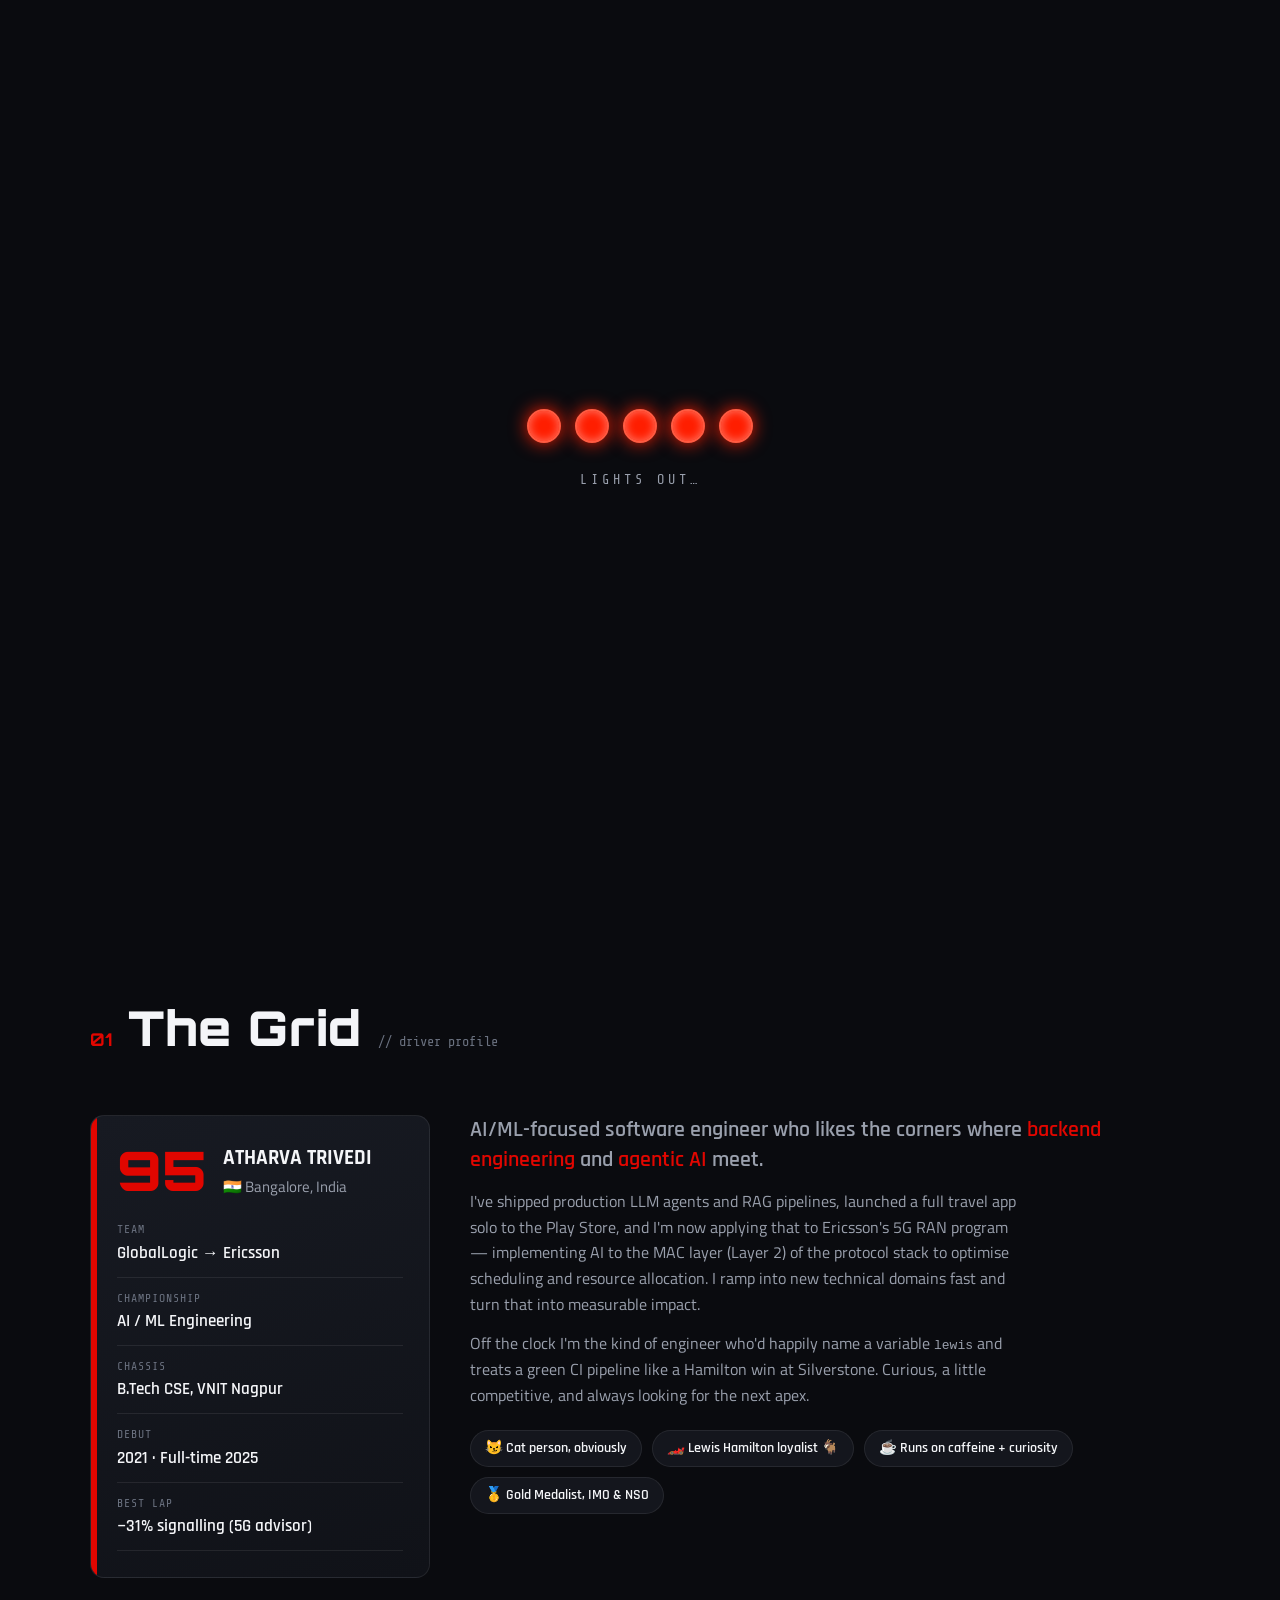
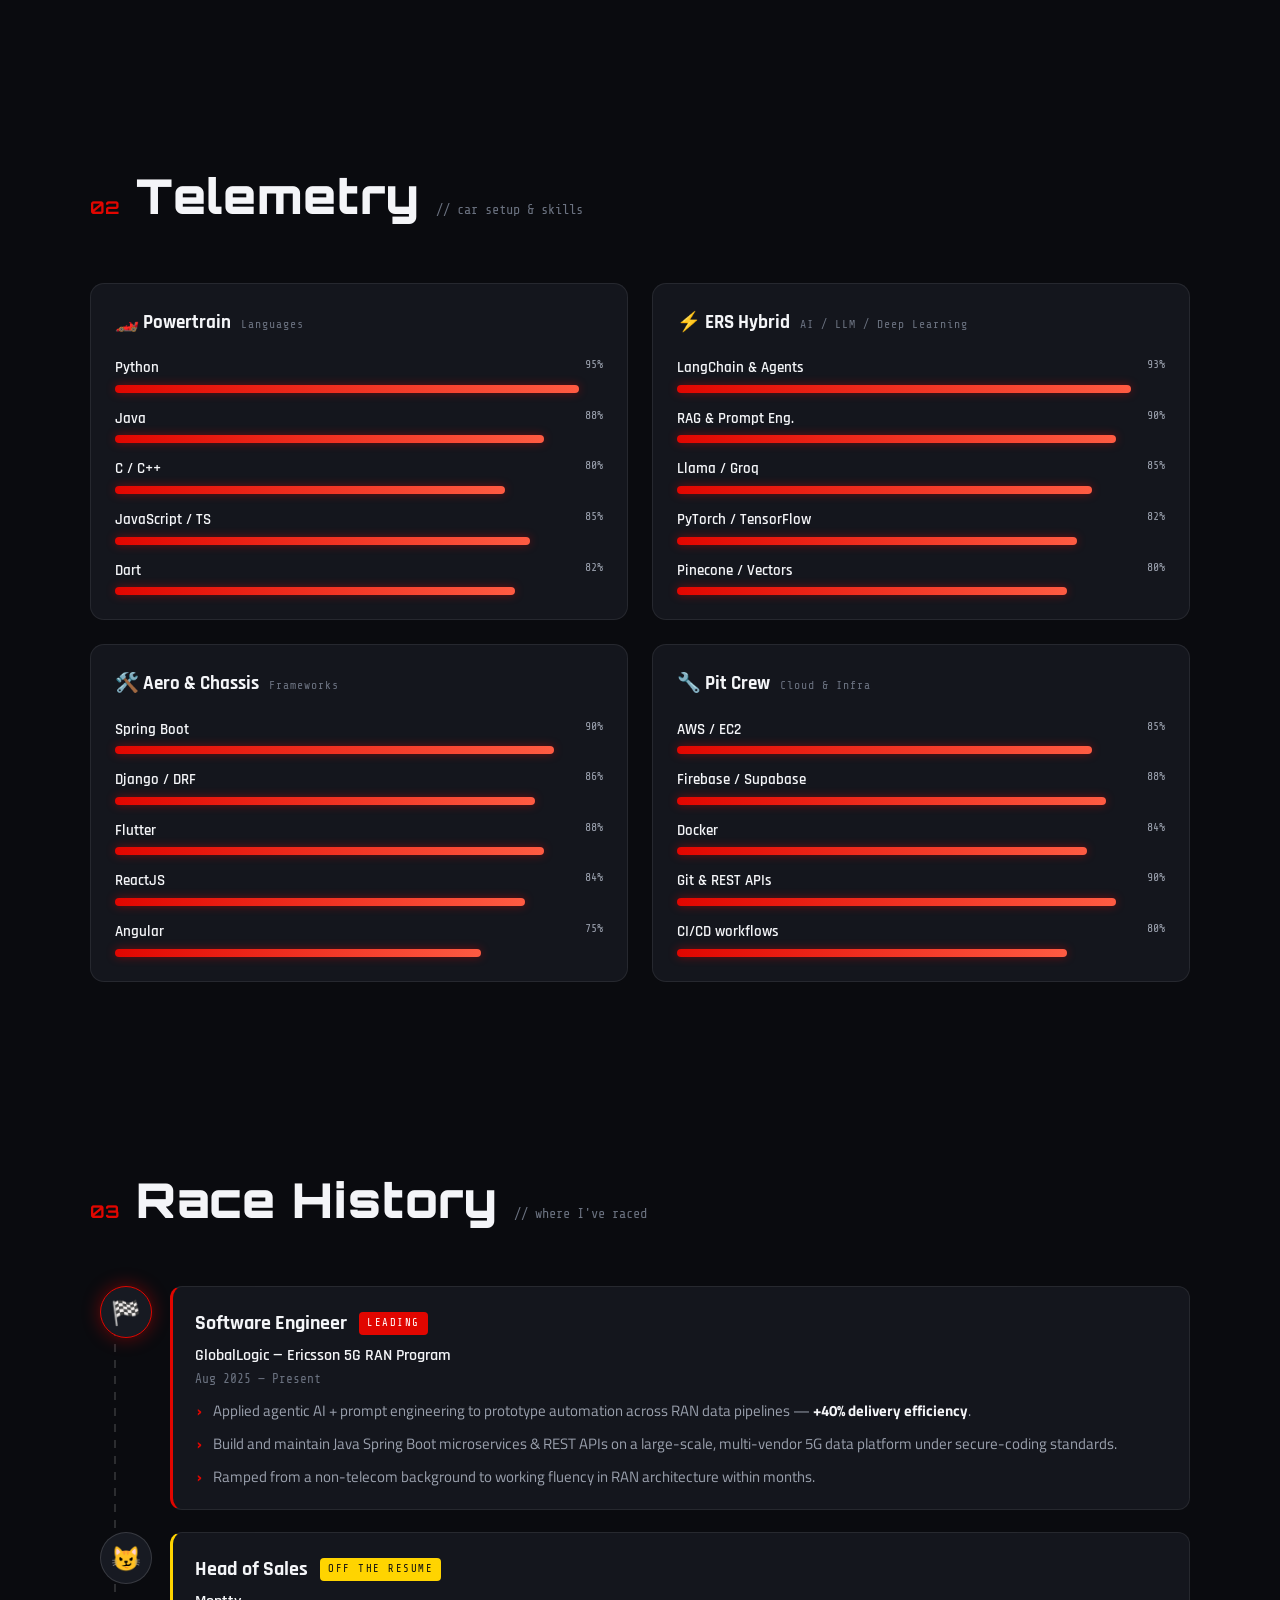
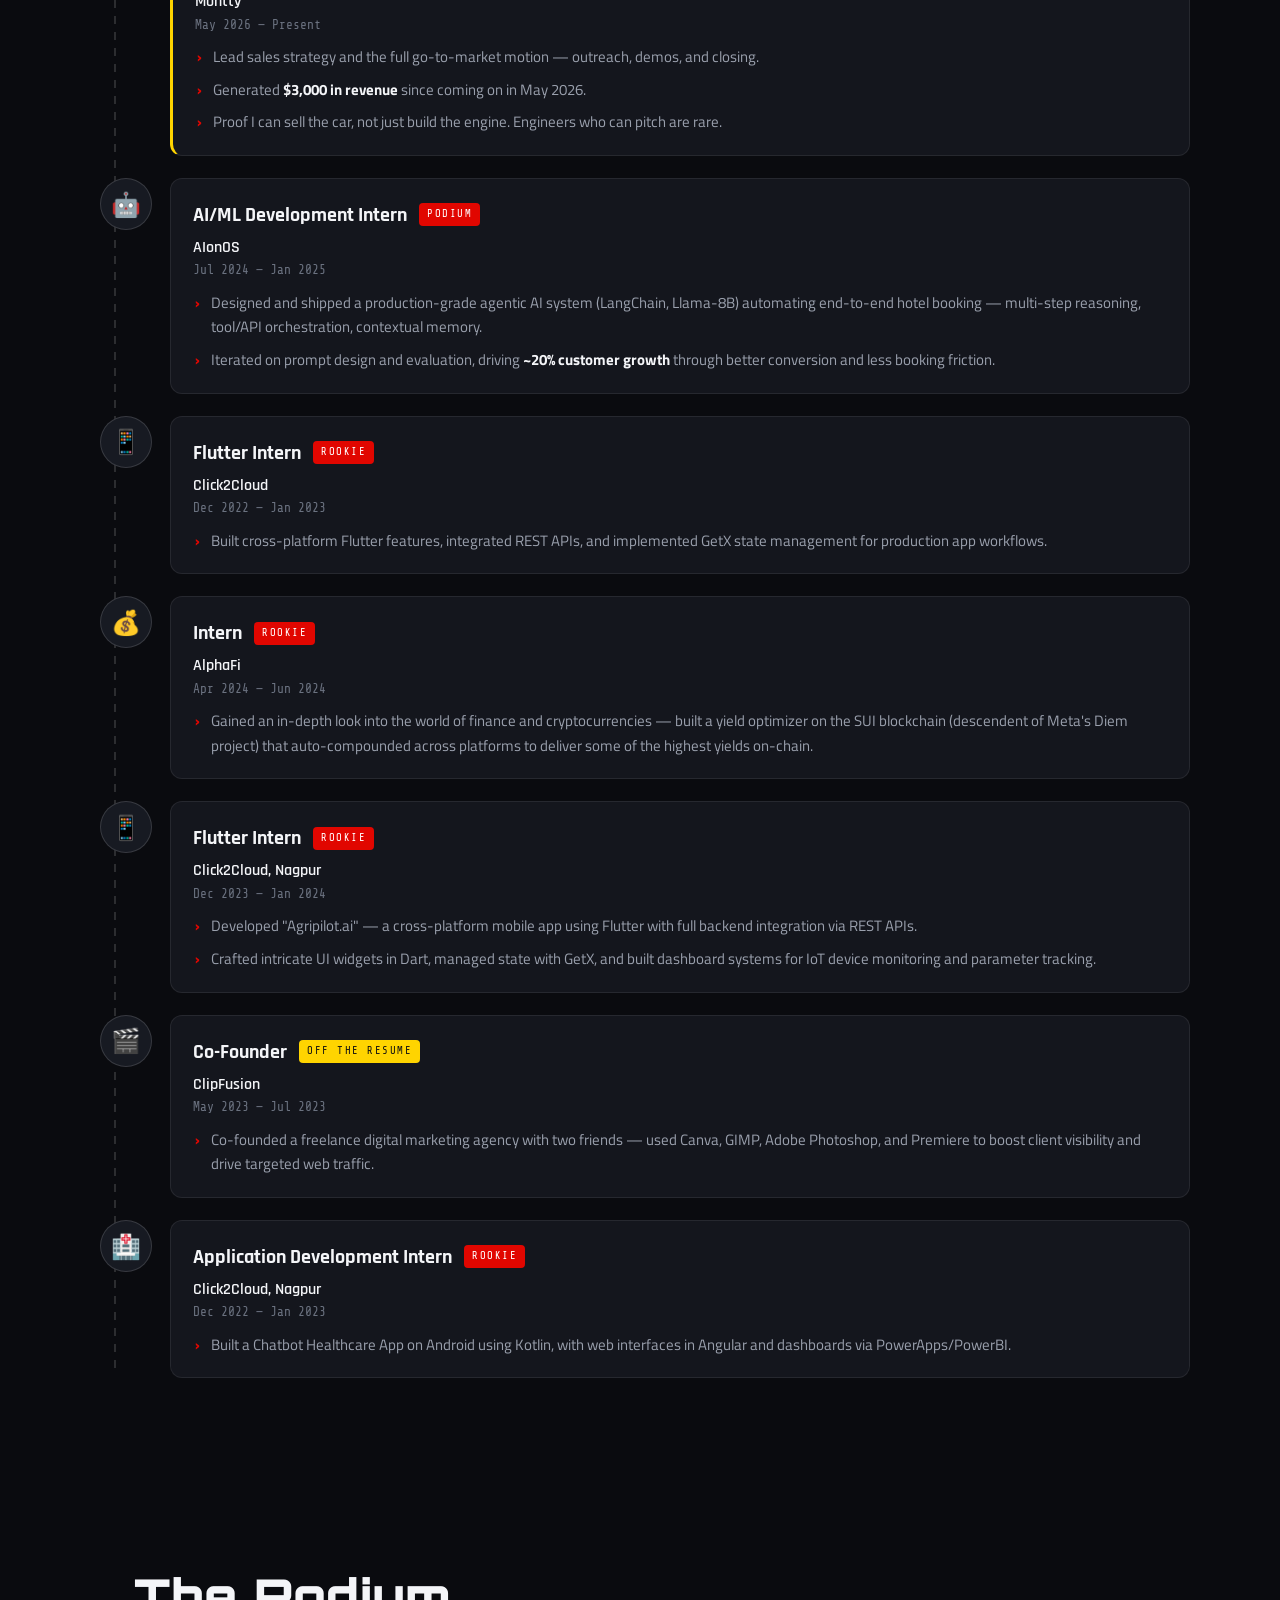
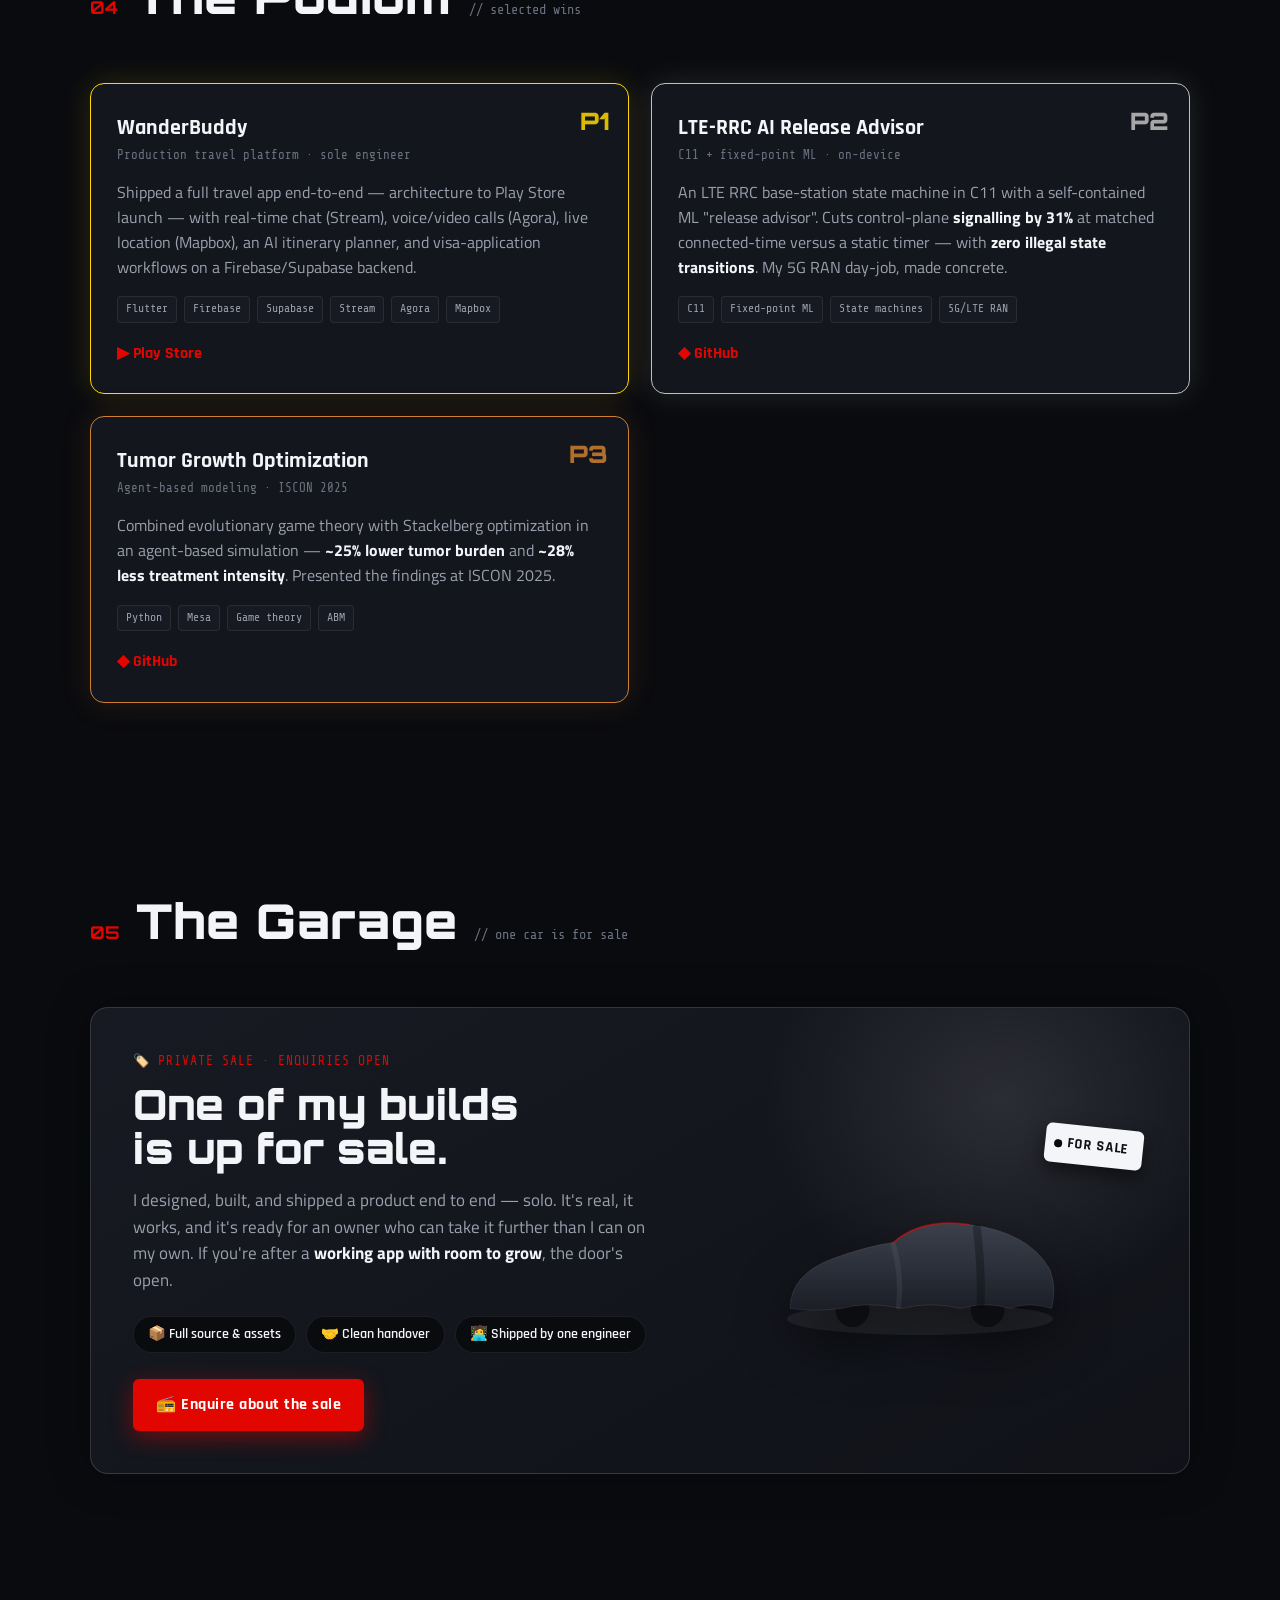
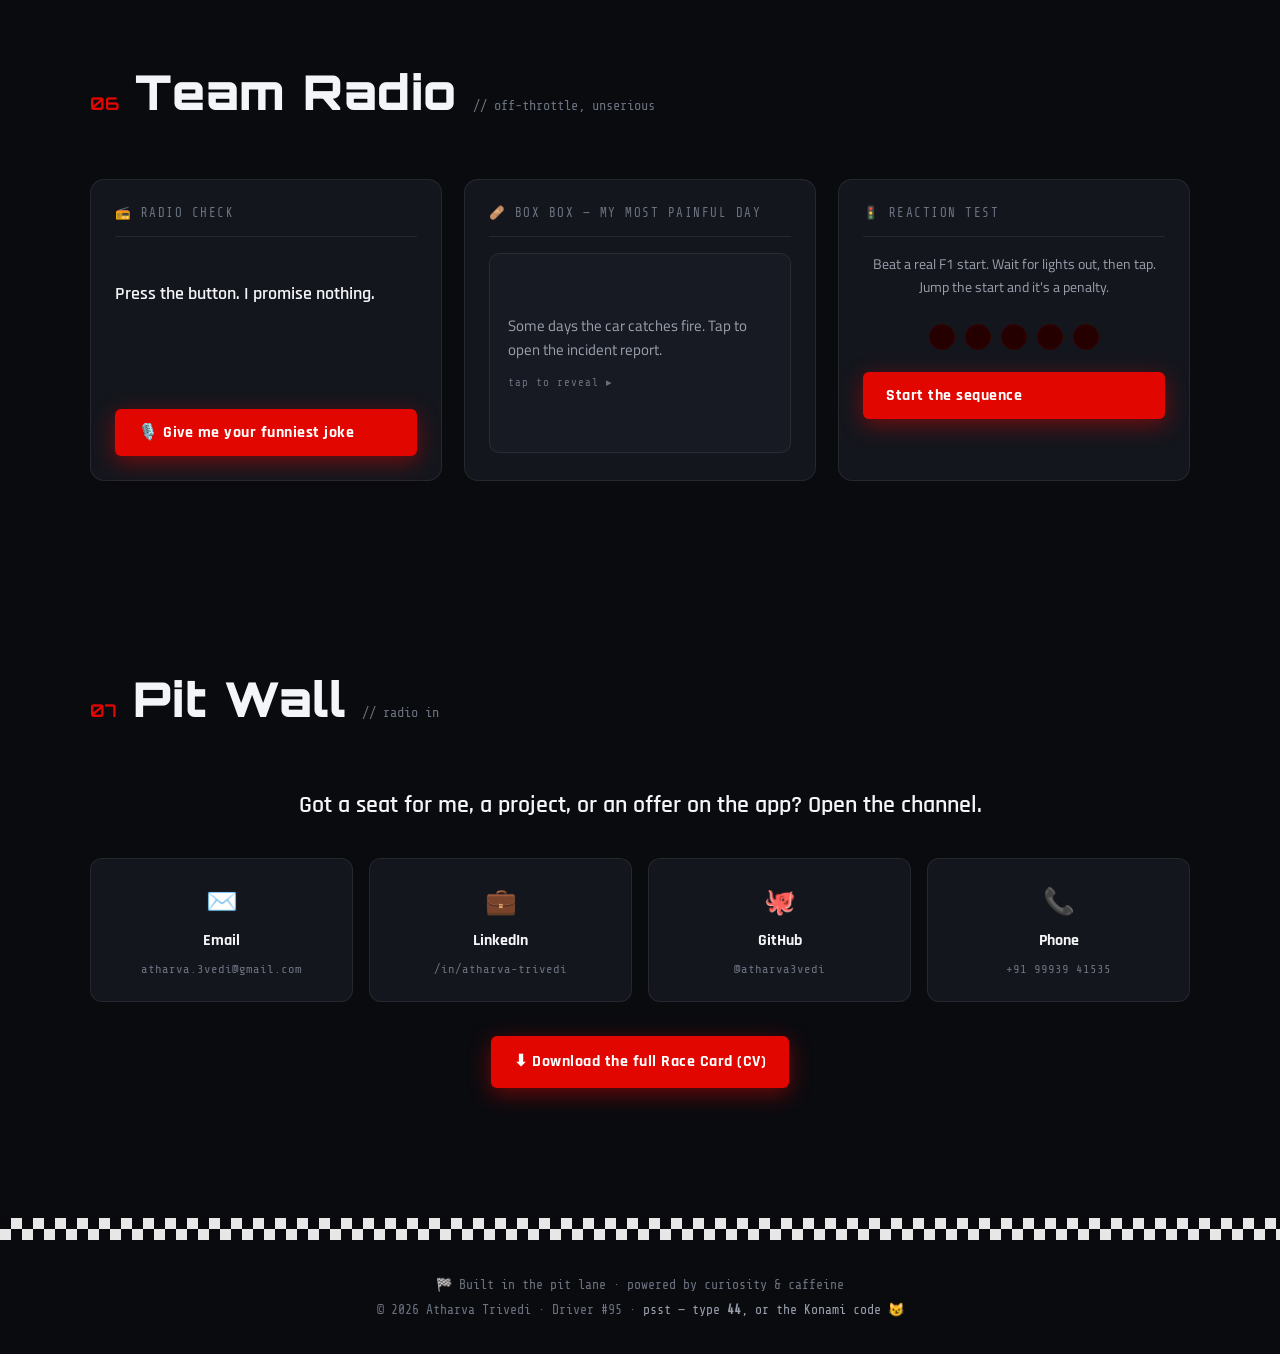
==== index.html @ f01f2382 "leaderboard added" ====
<!DOCTYPE html>
<html lang="en">
<head>
  <meta charset="UTF-8" />
  <meta name="viewport" content="width=device-width, initial-scale=1.0" />
  <title>Atharva Trivedi — AI/ML Engineer · Driver #95</title>
  <meta name="description" content="Atharva Trivedi — AI/ML software engineer racing for Ericsson's 5G RAN program. LLM agents, RAG pipelines, full-stack systems. Portfolio of a racing cat." />
  <meta name="theme-color" content="#0a0b0f" />

  <!-- Open Graph -->
  <meta property="og:title" content="Atharva Trivedi — AI/ML Engineer · Driver #95" />
  <meta property="og:description" content="LLM agents, RAG pipelines, 5G RAN, and a cat at the wheel. Take a lap." />
  <meta property="og:type" content="website" />
  <meta property="og:url" content="https://atharva3vedi.com" />

  <link rel="icon" type="image/svg+xml" href="favicon.svg" />

  <!-- Fonts -->
  <link rel="preconnect" href="https://fonts.googleapis.com" />
  <link rel="preconnect" href="https://fonts.gstatic.com" crossorigin />
  <link href="https://fonts.googleapis.com/css2?family=Orbitron:wght@500;700;900&family=Rajdhani:wght@500;600;700&family=Titillium+Web:wght@400;600;700;900&family=Share+Tech+Mono&display=swap" rel="stylesheet" />

  <link rel="stylesheet" href="styles.css" />
</head>
<body>
  <!-- Loading / lights-out intro -->
  <div id="intro" class="intro">
    <div class="intro-lights" aria-hidden="true">
      <span class="light"></span><span class="light"></span><span class="light"></span>
      <span class="light"></span><span class="light"></span>
    </div>
    <p class="intro-text">FORMATION LAP…</p>
  </div>

  <!-- Paw-print cursor trail canvas -->
  <canvas id="pawTrail" class="paw-trail" aria-hidden="true"></canvas>

  <!-- ===================== NAV ===================== -->
  <header class="nav" id="top">
    <a class="nav-brand" href="#top" aria-label="Home">
      <span class="brand-num">95</span>
      <span class="brand-name">A. TRIVEDI</span>
    </a>
    <nav class="nav-links" aria-label="Primary">
      <a href="#grid">Grid</a>
      <a href="#telemetry">Telemetry</a>
      <a href="#history">Race History</a>
      <a href="#podium">Podium</a>
      <a href="#garage">Garage</a>
      <a href="#radio">Team Radio</a>
      <a href="#pitwall" class="nav-cta">Pit Wall</a>
    </nav>
    <button class="nav-burger" id="burger" aria-label="Menu" aria-expanded="false">
      <span></span><span></span><span></span>
    </button>
  </header>

  <!-- Tire-compound theme switcher -->
  <div class="compound-switch" id="compoundSwitch" role="group" aria-label="Tire compound (accent color)">
    <button class="tyre soft active" data-accent="#e10600" title="Soft — red">S</button>
    <button class="tyre medium" data-accent="#ffd400" title="Medium — yellow">M</button>
    <button class="tyre hard" data-accent="#e6e6e6" title="Hard — white">H</button>
  </div>

  <!-- Engine-sound toggle -->
  <button class="sound-toggle" id="soundToggle" aria-pressed="true" title="Engine sound on/off">🔊</button>

  <main>
    <!-- ===================== HERO ===================== -->
    <section class="hero" id="hero">
      <div class="hero-grain" aria-hidden="true"></div>
      <div class="hero-inner">
        <div class="hero-copy">
          <p class="kicker"><span class="flag">🏁</span> ROUND 1 · BANGALORE GP · 2026 SEASON</p>
          <h1 class="hero-name">ATHARVA<br />TRIVEDI</h1>
          <p class="hero-role">
            <span class="role-static">AI/ML SOFTWARE ENGINEER</span>
            <span class="role-rotate" id="roleRotate" aria-live="polite"></span>
          </p>
          <p class="hero-sub">
            I build LLM agents, RAG pipelines, and full-stack systems — currently
            racing for <strong>Ericsson's 5G RAN</strong> program. Bit of a cat about it.
          </p>
          <div class="hero-cta">
            <a href="#podium" class="btn btn-primary">🏆 See the Podium</a>
            <a href="assets/Atharva_Trivedi_Resume.pdf" class="btn btn-ghost" download>⬇ Race Card (CV)</a>
          </div>

          <!-- Start lights -->
          <div class="start-lights" id="startLights" aria-hidden="true">
            <div class="sl-gantry">
              <span class="sl"></span><span class="sl"></span><span class="sl"></span>
              <span class="sl"></span><span class="sl"></span>
            </div>
            <p class="sl-caption" id="slCaption">LIGHTS OUT AND AWAY WE GO</p>
          </div>
        </div>

        <!-- Racing cat car -->
        <div class="hero-car" aria-label="A cat driving a Formula 1 car" role="img">
          <div class="speed-lines" aria-hidden="true"></div>
          <svg class="f1car" viewBox="0 0 640 300" xmlns="http://www.w3.org/2000/svg">
            <!-- ground shadow -->
            <ellipse cx="320" cy="255" rx="240" ry="18" fill="rgba(0,0,0,0.5)" />

            <!-- rear wing -->
            <g class="car-part">
              <rect x="18" y="120" width="60" height="12" rx="3" fill="var(--car-2)"/>
              <rect x="24" y="132" width="10" height="60" fill="var(--car-1)"/>
              <rect x="62" y="132" width="10" height="60" fill="var(--car-1)"/>
              <rect x="14" y="112" width="68" height="8" rx="3" fill="var(--accent)"/>
            </g>

            <!-- floor / body -->
            <path class="car-body" d="M60 196 L120 196 C150 196 165 150 235 150 L360 150
                 C420 150 430 160 470 168 C520 178 560 176 596 196 L596 210
                 C560 214 120 214 60 210 Z" fill="var(--car-1)"/>
            <!-- sidepod accent -->
            <path d="M235 150 L360 150 C400 150 415 158 445 166 L300 178 L235 172 Z" fill="var(--car-2)"/>
            <path d="M120 196 C150 196 165 150 235 150 L235 172 L150 190 Z" fill="var(--accent)" opacity="0.85"/>

            <!-- cockpit + halo -->
            <path class="halo" d="M250 150 C255 118 320 116 330 150" fill="none" stroke="var(--car-3)" stroke-width="7" stroke-linecap="round"/>
            <rect x="238" y="150" width="120" height="6" rx="3" fill="var(--car-3)"/>

            <!-- nose -->
            <path d="M470 168 C520 176 590 182 620 196 L596 196 C560 176 520 178 470 168 Z" fill="var(--car-2)"/>
            <!-- front wing -->
            <g>
              <rect x="588" y="196" width="44" height="8" rx="3" fill="var(--car-2)"/>
              <rect x="596" y="204" width="40" height="7" rx="2" fill="var(--accent)"/>
            </g>

            <!-- number roundel -->
            <circle cx="160" cy="176" r="20" fill="#fff"/>
            <text x="160" y="184" text-anchor="middle" font-family="Orbitron, sans-serif" font-weight="900" font-size="24" fill="var(--car-1)">95</text>

            <!-- THE CAT DRIVER -->
            <g class="cat-driver">
              <!-- helmet -->
              <circle cx="290" cy="132" r="26" fill="var(--accent)"/>
              <path d="M266 134 a24 24 0 0 1 48 0 Z" fill="#0a0b0f" opacity="0.85"/>
              <rect x="270" y="126" width="40" height="12" rx="6" fill="#7fe9ff" opacity="0.9"/>
              <!-- cat ears on helmet -->
              <path d="M270 110 L262 86 L286 104 Z" fill="var(--accent)"/>
              <path d="M310 110 L318 86 L294 104 Z" fill="var(--accent)"/>
              <path d="M272 106 L268 94 L280 103 Z" fill="#0a0b0f"/>
              <path d="M308 106 L312 94 L300 103 Z" fill="#0a0b0f"/>
              <!-- little cat face peeking (whiskers) -->
              <g stroke="#fff" stroke-width="1.6" opacity="0.9">
                <line x1="276" y1="140" x2="262" y2="138"/>
                <line x1="276" y1="143" x2="262" y2="144"/>
                <line x1="304" y1="140" x2="318" y2="138"/>
                <line x1="304" y1="143" x2="318" y2="144"/>
              </g>
              <circle cx="290" cy="141" r="2.4" fill="#ff9bd0"/>
            </g>

            <!-- wheels -->
            <g class="wheel wheel-rear">
              <circle cx="150" cy="210" r="46" fill="#111"/>
              <circle cx="150" cy="210" r="46" fill="none" stroke="#2a2a2a" stroke-width="4"/>
              <circle cx="150" cy="210" r="20" fill="#1c1c22"/>
              <g stroke="var(--accent)" stroke-width="4">
                <line x1="150" y1="176" x2="150" y2="244"/>
                <line x1="116" y1="210" x2="184" y2="210"/>
                <line x1="126" y1="186" x2="174" y2="234"/>
                <line x1="174" y1="186" x2="126" y2="234"/>
              </g>
            </g>
            <g class="wheel wheel-front">
              <circle cx="500" cy="210" r="46" fill="#111"/>
              <circle cx="500" cy="210" r="46" fill="none" stroke="#2a2a2a" stroke-width="4"/>
              <circle cx="500" cy="210" r="20" fill="#1c1c22"/>
              <g stroke="var(--accent)" stroke-width="4">
                <line x1="500" y1="176" x2="500" y2="244"/>
                <line x1="466" y1="210" x2="534" y2="210"/>
                <line x1="476" y1="186" x2="524" y2="234"/>
                <line x1="524" y1="186" x2="476" y2="234"/>
              </g>
            </g>
          </svg>

          <!-- Overtaking mini-game — replaces the car when you hit "Race me" -->
          <div class="race-game" id="raceGame" hidden>
            <canvas id="raceCanvas" width="640" height="360" aria-label="Overtaking mini-game"></canvas>
            <div class="rg-hud">
              <span id="rgPos">P20</span>
              <span id="rgScore">0 overtakes</span>
              <span id="rgBest"></span>
            </div>
            <button class="rg-exit" id="rgExit" aria-label="Exit game">✕ exit</button>
            <div class="rg-controls">
              <button id="rgUp" aria-label="Move up">▲</button>
              <button id="rgDown" aria-label="Move down">▼</button>
            </div>
            <div class="rg-overlay" id="rgOverlay">
              <p class="rg-title">GRAND PRIX</p>
              <p class="rg-sub">↑ / ↓ to change lane · overtake, don't crash</p>
              <ol class="rg-board" id="rgBoard" hidden></ol>
              <p class="rg-note" id="rgNote" hidden></p>
              <button class="btn btn-primary" id="rgStart">Lights out ▸</button>
            </div>
          </div>
          <button class="race-me" id="raceMe">🏎️ Race me — overtake with ↑ / ↓</button>
        </div>
      </div>

      <!-- scrolling ticker -->
      <div class="ticker" aria-hidden="true">
        <div class="ticker-track">
          <span>PYTHON</span><span>·</span><span>LANGCHAIN</span><span>·</span><span>SPRING BOOT</span><span>·</span>
          <span>RAG</span><span>·</span><span>5G RAN</span><span>·</span><span>FLUTTER</span><span>·</span>
          <span>PYTORCH</span><span>·</span><span>AWS</span><span>·</span><span>LLM AGENTS</span><span>·</span>
          <span>DJANGO</span><span>·</span><span>MEOW</span><span>·</span>
          <span>PYTHON</span><span>·</span><span>LANGCHAIN</span><span>·</span><span>SPRING BOOT</span><span>·</span>
          <span>RAG</span><span>·</span><span>5G RAN</span><span>·</span><span>FLUTTER</span><span>·</span>
          <span>PYTORCH</span><span>·</span><span>AWS</span><span>·</span><span>LLM AGENTS</span><span>·</span>
          <span>DJANGO</span><span>·</span><span>MEOW</span><span>·</span>
        </div>
      </div>
    </section>

    <!-- ===================== GRID / ABOUT ===================== -->
    <section class="section grid-sec" id="grid">
      <div class="section-head">
        <span class="sec-index">01</span>
        <h2 class="sec-title">The Grid</h2>
        <span class="sec-tag">// driver profile</span>
      </div>

      <div class="grid-wrap">
        <article class="driver-card reveal">
          <div class="dc-top">
            <div class="dc-num">95</div>
            <div class="dc-id">
              <h3>ATHARVA TRIVEDI</h3>
              <p>🇮🇳 Bangalore, India</p>
            </div>
          </div>
          <ul class="dc-stats">
            <li><span>Team</span><strong>GlobalLogic → Ericsson</strong></li>
            <li><span>Championship</span><strong>AI / ML Engineering</strong></li>
            <li><span>Chassis</span><strong>B.Tech CSE, VNIT Nagpur</strong></li>
            <li><span>Debut</span><strong>2021 · Full-time 2025</strong></li>
            <li><span>Best Lap</span><strong>−31% signalling (5G advisor)</strong></li>
          </ul>
        </article>

        <div class="grid-bio reveal">
          <p class="bio-lead">
            AI/ML-focused software engineer who likes the corners where <em>backend
            engineering</em> and <em>agentic AI</em> meet.
          </p>
          <p>
            I've shipped production LLM agents and RAG pipelines, launched a full travel
            app solo to the Play Store, and I'm now applying that to Ericsson's 5G RAN
            program — implementing AI to the MAC layer (Layer 2) of the protocol stack
            to optimise scheduling and resource allocation. I ramp into new technical
            domains fast and turn that into measurable impact.
          </p>
          <p>
            Off the clock I'm the kind of engineer who'd happily name a variable
            <code>lewis</code> and treats a green CI pipeline like a Hamilton win at
            Silverstone. Curious, a little competitive, and always looking for the next apex.
          </p>
          <div class="fun-facts">
            <span>😼 Cat person, obviously</span>
            <span>🏎️ Lewis Hamilton loyalist 🐐</span>
            <span>☕ Runs on caffeine + curiosity</span>
            <span>🥇 Gold Medalist, IMO &amp; NSO</span>
          </div>
        </div>
      </div>
    </section>

    <!-- ===================== TELEMETRY / SKILLS ===================== -->
    <section class="section telemetry-sec" id="telemetry">
      <div class="section-head">
        <span class="sec-index">02</span>
        <h2 class="sec-title">Telemetry</h2>
        <span class="sec-tag">// car setup &amp; skills</span>
      </div>

      <div class="telemetry-grid">
        <div class="tele-block reveal">
          <h3 class="tele-title">🏎️ Powertrain <small>Languages</small></h3>
          <div class="bars" data-bars>
            <div class="bar" data-val="95"><span>Python</span><i></i></div>
            <div class="bar" data-val="88"><span>Java</span><i></i></div>
            <div class="bar" data-val="80"><span>C / C++</span><i></i></div>
            <div class="bar" data-val="85"><span>JavaScript / TS</span><i></i></div>
            <div class="bar" data-val="82"><span>Dart</span><i></i></div>
          </div>
        </div>

        <div class="tele-block reveal">
          <h3 class="tele-title">⚡ ERS Hybrid <small>AI / LLM / Deep Learning</small></h3>
          <div class="bars" data-bars>
            <div class="bar" data-val="93"><span>LangChain &amp; Agents</span><i></i></div>
            <div class="bar" data-val="90"><span>RAG &amp; Prompt Eng.</span><i></i></div>
            <div class="bar" data-val="85"><span>Llama / Groq</span><i></i></div>
            <div class="bar" data-val="82"><span>PyTorch / TensorFlow</span><i></i></div>
            <div class="bar" data-val="80"><span>Pinecone / Vectors</span><i></i></div>
          </div>
        </div>

        <div class="tele-block reveal">
          <h3 class="tele-title">🛠️ Aero &amp; Chassis <small>Frameworks</small></h3>
          <div class="bars" data-bars>
            <div class="bar" data-val="90"><span>Spring Boot</span><i></i></div>
            <div class="bar" data-val="86"><span>Django / DRF</span><i></i></div>
            <div class="bar" data-val="88"><span>Flutter</span><i></i></div>
            <div class="bar" data-val="84"><span>ReactJS</span><i></i></div>
            <div class="bar" data-val="75"><span>Angular</span><i></i></div>
          </div>
        </div>

        <div class="tele-block reveal">
          <h3 class="tele-title">🔧 Pit Crew <small>Cloud &amp; Infra</small></h3>
          <div class="bars" data-bars>
            <div class="bar" data-val="85"><span>AWS / EC2</span><i></i></div>
            <div class="bar" data-val="88"><span>Firebase / Supabase</span><i></i></div>
            <div class="bar" data-val="84"><span>Docker</span><i></i></div>
            <div class="bar" data-val="90"><span>Git &amp; REST APIs</span><i></i></div>
            <div class="bar" data-val="80"><span>CI/CD workflows</span><i></i></div>
          </div>
        </div>
      </div>
    </section>

    <!-- ===================== RACE HISTORY / EXPERIENCE ===================== -->
    <section class="section history-sec" id="history">
      <div class="section-head">
        <span class="sec-index">03</span>
        <h2 class="sec-title">Race History</h2>
        <span class="sec-tag">// where I've raced</span>
      </div>

      <div class="timeline">
        <!-- Ericsson -->
        <article class="race reveal p1">
          <div class="race-flag">🏁</div>
          <div class="race-body">
            <div class="race-top">
              <h3>Software Engineer</h3>
              <span class="race-pos">LEADING</span>
            </div>
            <p class="race-team">GlobalLogic — Ericsson 5G RAN Program</p>
            <p class="race-date">Aug 2025 — Present</p>
            <ul>
              <li>Applied agentic AI + prompt engineering to prototype automation across RAN data pipelines — <strong>+40% delivery efficiency</strong>.</li>
              <li>Build and maintain Java Spring Boot microservices &amp; REST APIs on a large-scale, multi-vendor 5G data platform under secure-coding standards.</li>
              <li>Ramped from a non-telecom background to working fluency in RAN architecture within months.</li>
            </ul>
          </div>
        </article>

        <!-- Montty — NOT on resume -->
        <article class="race reveal offtrack">
          <div class="race-flag">😼</div>
          <div class="race-body">
            <div class="race-top">
              <h3>Head of Sales</h3>
              <span class="race-pos alt">OFF THE RESUME</span>
            </div>
            <p class="race-team">Montty</p>
            <p class="race-date">May 2026 — Present</p>
            <ul>
              <li>Lead sales strategy and the full go-to-market motion — outreach, demos, and closing.</li>
              <li>Generated <strong>$3,000 in revenue</strong> since coming on in May 2026.</li>
              <li>Proof I can sell the car, not just build the engine. Engineers who can pitch are rare.</li>
            </ul>
          </div>
        </article>

        <!-- AIonOS -->
        <article class="race reveal">
          <div class="race-flag">🤖</div>
          <div class="race-body">
            <div class="race-top">
              <h3>AI/ML Development Intern</h3>
              <span class="race-pos">PODIUM</span>
            </div>
            <p class="race-team">AIonOS</p>
            <p class="race-date">Jul 2024 — Jan 2025</p>
            <ul>
              <li>Designed and shipped a production-grade agentic AI system (LangChain, Llama-8B) automating end-to-end hotel booking — multi-step reasoning, tool/API orchestration, contextual memory.</li>
              <li>Iterated on prompt design and evaluation, driving <strong>~20% customer growth</strong> through better conversion and less booking friction.</li>
            </ul>
          </div>
        </article>

        <!-- Click2Cloud -->
        <article class="race reveal">
          <div class="race-flag">📱</div>
          <div class="race-body">
            <div class="race-top">
              <h3>Flutter Intern</h3>
              <span class="race-pos">ROOKIE</span>
            </div>
            <p class="race-team">Click2Cloud</p>
            <p class="race-date">Dec 2022 — Jan 2023</p>
            <ul>
              <li>Built cross-platform Flutter features, integrated REST APIs, and implemented GetX state management for production app workflows.</li>
            </ul>
          </div>
        </article>

        <!-- AlphaFi -->
        <article class="race reveal">
          <div class="race-flag">💰</div>
          <div class="race-body">
            <div class="race-top">
              <h3>Intern</h3>
              <span class="race-pos">ROOKIE</span>
            </div>
            <p class="race-team">AlphaFi</p>
            <p class="race-date">Apr 2024 — Jun 2024</p>
            <ul>
              <li>Gained an in-depth look into the world of finance and cryptocurrencies — built a yield optimizer on the SUI blockchain (descendent of Meta's Diem project) that auto-compounded across platforms to deliver some of the highest yields on-chain.</li>
            </ul>
          </div>
        </article>

        <!-- CLICK2CLOUD Flutter -->
        <article class="race reveal">
          <div class="race-flag">📱</div>
          <div class="race-body">
            <div class="race-top">
              <h3>Flutter Intern</h3>
              <span class="race-pos">ROOKIE</span>
            </div>
            <p class="race-team">Click2Cloud, Nagpur</p>
            <p class="race-date">Dec 2023 — Jan 2024</p>
            <ul>
              <li>Developed "Agripilot.ai" — a cross-platform mobile app using Flutter with full backend integration via REST APIs.</li>
              <li>Crafted intricate UI widgets in Dart, managed state with GetX, and built dashboard systems for IoT device monitoring and parameter tracking.</li>
            </ul>
          </div>
        </article>

        <!-- ClipFusion -->
        <article class="race reveal">
          <div class="race-flag">🎬</div>
          <div class="race-body">
            <div class="race-top">
              <h3>Co-Founder</h3>
              <span class="race-pos alt">OFF THE RESUME</span>
            </div>
            <p class="race-team">ClipFusion</p>
            <p class="race-date">May 2023 — Jul 2023</p>
            <ul>
              <li>Co-founded a freelance digital marketing agency with two friends — used Canva, GIMP, Adobe Photoshop, and Premiere to boost client visibility and drive targeted web traffic.</li>
            </ul>
          </div>
        </article>

        <!-- CLICK2CLOUD Android -->
        <article class="race reveal">
          <div class="race-flag">🏥</div>
          <div class="race-body">
            <div class="race-top">
              <h3>Application Development Intern</h3>
              <span class="race-pos">ROOKIE</span>
            </div>
            <p class="race-team">Click2Cloud, Nagpur</p>
            <p class="race-date">Dec 2022 — Jan 2023</p>
            <ul>
              <li>Built a Chatbot Healthcare App on Android using Kotlin, with web interfaces in Angular and dashboards via PowerApps/PowerBI.</li>
            </ul>
          </div>
        </article>
      </div>
    </section>

    <!-- ===================== PODIUM / PROJECTS ===================== -->
    <section class="section podium-sec" id="podium">
      <div class="section-head">
        <span class="sec-index">04</span>
        <h2 class="sec-title">The Podium</h2>
        <span class="sec-tag">// selected wins</span>
      </div>

      <div class="projects">
        <!-- WanderBuddy -->
        <article class="proj reveal">
          <div class="proj-pos">P1</div>
          <div class="proj-head">
            <h3>WanderBuddy</h3>
            <p class="proj-tag">Production travel platform · sole engineer</p>
          </div>
          <p class="proj-desc">
            Shipped a full travel app end-to-end — architecture to Play Store launch — with
            real-time chat (Stream), voice/video calls (Agora), live location (Mapbox), an
            AI itinerary planner, and visa-application workflows on a Firebase/Supabase backend.
          </p>
          <div class="proj-stack">
            <span>Flutter</span><span>Firebase</span><span>Supabase</span><span>Stream</span><span>Agora</span><span>Mapbox</span>
          </div>
          <div class="proj-links">
            <a href="https://play.google.com/store/apps/details?id=com.wanderbuddy.wanderbuddy" class="plink" target="_blank" rel="noopener">▶ Play Store</a>
          </div>
        </article>

        <!-- LTE-RRC AI -->
        <article class="proj reveal">
          <div class="proj-pos">P2</div>
          <div class="proj-head">
            <h3>LTE-RRC AI Release Advisor</h3>
            <p class="proj-tag">C11 + fixed-point ML · on-device</p>
          </div>
          <p class="proj-desc">
            An LTE RRC base-station state machine in C11 with a self-contained ML "release
            advisor". Cuts control-plane <strong>signalling by 31%</strong> at matched
            connected-time versus a static timer — with <strong>zero illegal state
            transitions</strong>. My 5G RAN day-job, made concrete.
          </p>
          <div class="proj-stack">
            <span>C11</span><span>Fixed-point ML</span><span>State machines</span><span>5G/LTE RAN</span>
          </div>
          <div class="proj-links">
            <a href="https://github.com/atharvatrivedi-gl/LTE-RRC_AI" class="plink" target="_blank" rel="noopener">◆ GitHub</a>
          </div>
        </article>

        <!-- Tumor Growth -->
        <article class="proj reveal">
          <div class="proj-pos">P3</div>
          <div class="proj-head">
            <h3>Tumor Growth Optimization</h3>
            <p class="proj-tag">Agent-based modeling · ISCON 2025</p>
          </div>
          <p class="proj-desc">
            Combined evolutionary game theory with Stackelberg optimization in an agent-based
            simulation — <strong>~25% lower tumor burden</strong> and <strong>~28% less
            treatment intensity</strong>. Presented the findings at ISCON 2025.
          </p>
          <div class="proj-stack">
            <span>Python</span><span>Mesa</span><span>Game theory</span><span>ABM</span>
          </div>
          <div class="proj-links">
            <a href="https://github.com/atharva3vedi/tumorcellabmegtlola" class="plink" target="_blank" rel="noopener">◆ GitHub</a>
          </div>
        </article>


      </div>
    </section>

    <!-- ===================== GARAGE / APP FOR SALE ===================== -->
    <section class="section garage-sec" id="garage">
      <div class="section-head">
        <span class="sec-index">05</span>
        <h2 class="sec-title">The Garage</h2>
        <span class="sec-tag">// one car is for sale</span>
      </div>

      <!-- Want to name the app publicly? Swap the <h3> text for its name and add real
           links/details. Kept deliberately under wraps until you're ready to reveal it. -->
      <article class="garage-lot reveal">
        <div class="garage-grid">
          <div class="garage-copy">
            <p class="garage-kicker">🏷️ PRIVATE SALE · ENQUIRIES OPEN</p>
            <h3 class="garage-name">One of my builds<br />is up for sale.</h3>
            <p class="garage-desc">
              I designed, built, and shipped a product end to end — solo. It's real, it works,
              and it's ready for an owner who can take it further than I can on my own. If you're
              after a <strong>working app with room to grow</strong>, the door's open.
            </p>
            <div class="garage-perks">
              <span>📦 Full source &amp; assets</span>
              <span>🤝 Clean handover</span>
              <span>🧑‍💻 Shipped by one engineer</span>
            </div>
            <div class="garage-cta">
              <a href="#pitwall" class="btn btn-primary">📻 Enquire about the sale</a>
            </div>
          </div>

          <div class="garage-stage" aria-label="A car under a cover, waiting to be sold" role="img">
            <svg class="covered-car" viewBox="0 0 360 220" xmlns="http://www.w3.org/2000/svg">
              <defs>
                <linearGradient id="silk" x1="0" y1="0" x2="0" y2="1">
                  <stop offset="0" stop-color="#3b404c" />
                  <stop offset="0.55" stop-color="#2a2e38" />
                  <stop offset="1" stop-color="#1b1e26" />
                </linearGradient>
              </defs>
              <!-- spotlight pool -->
              <ellipse cx="180" cy="198" rx="150" ry="18" fill="rgba(255,255,255,0.06)" />
              <!-- wheels peeking under the cover -->
              <circle cx="104" cy="188" r="19" fill="#0c0d11" />
              <circle cx="256" cy="188" r="19" fill="#0c0d11" />
              <!-- a sliver of the car showing beneath the hem -->
              <rect x="150" y="150" width="60" height="22" rx="6" fill="var(--accent)" opacity="0.5" />
              <!-- the draped cover -->
              <path d="M34 186 Q34 148 82 130 Q120 116 150 112 Q182 84 236 92 Q302 100 326 142
                       Q334 162 328 186 Q302 178 282 186 Q252 178 226 186 Q192 178 160 186
                       Q120 178 92 186 Q58 190 34 186 Z"
                    fill="url(#silk)" stroke="rgba(255,255,255,0.10)" stroke-width="1" />
              <!-- fold shading -->
              <path d="M150 114 Q160 150 156 184" stroke="rgba(255,255,255,0.06)" stroke-width="6" fill="none" stroke-linecap="round" />
              <path d="M244 96 Q250 148 248 182" stroke="rgba(0,0,0,0.28)" stroke-width="9" fill="none" stroke-linecap="round" />
              <!-- accent piping along the ridge -->
              <path d="M150 112 Q182 84 236 92" stroke="var(--accent)" stroke-width="2" fill="none" opacity="0.6" />
            </svg>
            <div class="sale-tag"><span class="sale-tag-hole"></span>FOR SALE</div>
          </div>
        </div>
      </article>
    </section>

    <!-- ===================== TEAM RADIO / FUN ===================== -->
    <section class="section radio-sec" id="radio">
      <div class="section-head">
        <span class="sec-index">06</span>
        <h2 class="sec-title">Team Radio</h2>
        <span class="sec-tag">// off-throttle, unserious</span>
      </div>

      <div class="radio-grid">
        <!-- Joke box -->
        <div class="radio-card jokebox reveal">
          <div class="rc-head">📻 <span>RADIO CHECK</span></div>
          <p class="joke" id="jokeText">Press the button. I promise nothing.</p>
          <button class="btn btn-primary" id="jokeBtn">🎙️ Give me your funniest joke</button>
        </div>

        <!-- Most painful day -->
        <div class="radio-card painbox reveal">
          <div class="rc-head">🩹 <span>BOX BOX — MY MOST PAINFUL DAY</span></div>
          <div class="pain-card" id="painCard">
            <div class="pain-front">
              <p>Some days the car catches fire. Tap to open the incident report.</p>
              <span class="tap-hint">tap to reveal ▸</span>
            </div>
            <div class="pain-back">
              <p>
                The time I set up an infinite pull loop on Groq's API and burned through <strong>every token in my quota</strong> before my morning coffee — just staring at the cursor blinking while tokens flew. Turned out I'd forgotten a break condition in my streaming parser. My Groq dashboard went to $0.00 in 47 seconds. Learned to always test with <code>max_tokens=5</code> first.
              </p>
              <span class="tap-hint">◂ tap to close</span>
            </div>
          </div>
        </div>

        <!-- Reaction game -->
        <div class="radio-card reaction reveal">
          <div class="rc-head">🚦 <span>REACTION TEST</span></div>
          <p class="react-info" id="reactInfo">Beat a real F1 start. Wait for lights out, then tap. Jump the start and it's a penalty.</p>
          <div class="react-lights" id="reactLights">
            <span></span><span></span><span></span><span></span><span></span>
          </div>
          <button class="btn btn-primary" id="reactBtn">Start the sequence</button>
          <p class="react-result" id="reactResult"></p>
          <ol class="mini-board" id="reactBoard" hidden></ol>
        </div>
      </div>
    </section>

    <!-- ===================== PIT WALL / CONTACT ===================== -->
    <section class="section pitwall-sec" id="pitwall">
      <div class="section-head">
        <span class="sec-index">07</span>
        <h2 class="sec-title">Pit Wall</h2>
        <span class="sec-tag">// radio in</span>
      </div>

      <div class="pitwall">
        <p class="pw-lead">Got a seat for me, a project, or an offer on the app? Open the channel.</p>
        <div class="pw-links">
          <a href="mailto:atharva.3vedi@gmail.com" class="pw-link">
            <span class="pw-ico">✉️</span>
            <span class="pw-t">Email</span>
            <span class="pw-v">atharva.3vedi@gmail.com</span>
          </a>
          <a href="https://www.linkedin.com/in/atharva-trivedi" class="pw-link" target="_blank" rel="noopener">
            <span class="pw-ico">💼</span>
            <span class="pw-t">LinkedIn</span>
            <span class="pw-v">/in/atharva-trivedi</span>
          </a>
          <a href="https://github.com/atharva3vedi" class="pw-link" target="_blank" rel="noopener">
            <span class="pw-ico">🐙</span>
            <span class="pw-t">GitHub</span>
            <span class="pw-v">@atharva3vedi</span>
          </a>
          <a href="tel:+919993941535" class="pw-link">
            <span class="pw-ico">📞</span>
            <span class="pw-t">Phone</span>
            <span class="pw-v">+91 99939 41535</span>
          </a>
        </div>
        <a href="assets/Atharva_Trivedi_Resume.pdf" class="btn btn-primary pw-cv" download>⬇ Download the full Race Card (CV)</a>
      </div>
    </section>
  </main>

  <!-- ===================== FOOTER ===================== -->
  <footer class="footer">
    <div class="checker" aria-hidden="true"></div>
    <div class="footer-inner">
      <p>🏁 Built in the pit lane · powered by curiosity &amp; caffeine</p>
      <p class="foot-copy">© 2026 Atharva Trivedi · Driver #95 · <span id="konamiHint">psst — type <strong>44</strong>, or the Konami code 😼</span></p>
    </div>
  </footer>

  <!-- Safety car easter egg banner -->
  <div class="safety-car" id="safetyCar" aria-hidden="true">
    🚨 SAFETY CAR DEPLOYED 🐱 — bunch up, no overtaking
  </div>

  <script src="script.js"></script>
</body>
</html>
---- styles.css ----
/* =========================================================
   ATHARVA TRIVEDI — F1 x CAT PORTFOLIO
   ========================================================= */

:root {
  --carbon: #0a0b0f;
  --carbon-2: #101218;
  --carbon-3: #171a22;
  --panel: #14161d;
  --line: rgba(255, 255, 255, 0.08);
  --line-2: rgba(255, 255, 255, 0.14);
  --text: #f4f5f8;
  --muted: #9aa0ad;
  --muted-2: #6b7280;

  /* accent is swapped by the tire-compound switcher */
  --accent: #e10600;
  --accent-glow: rgba(225, 6, 0, 0.45);
  --on-accent: #fff; /* text on top of --accent; flips to black on light compounds */

  /* car paint */
  --car-1: #e10600;
  --car-2: #1c1f28;
  --car-3: #c9ccd6;

  --mono: "Share Tech Mono", monospace;
  --display: "Orbitron", sans-serif;
  --head: "Rajdhani", sans-serif;
  --body: "Titillium Web", sans-serif;

  --maxw: 1180px;
}

* { box-sizing: border-box; margin: 0; padding: 0; }

html { scroll-behavior: smooth; scroll-padding-top: 84px; }

body {
  background: var(--carbon);
  color: var(--text);
  font-family: var(--body);
  line-height: 1.6;
  overflow-x: hidden;
  -webkit-font-smoothing: antialiased;
}

/* Carbon-fiber texture layer */
body::before {
  content: "";
  position: fixed;
  inset: 0;
  z-index: -2;
  background:
    linear-gradient(27deg, rgba(255,255,255,0.02) 5px, transparent 5px) 0 5px,
    linear-gradient(207deg, rgba(255,255,255,0.02) 5px, transparent 5px) 10px 0,
    linear-gradient(27deg, rgba(0,0,0,0.35) 5px, transparent 5px) 0 10px,
    linear-gradient(207deg, rgba(0,0,0,0.35) 5px, transparent 5px) 10px 5px,
    var(--carbon);
  background-size: 20px 20px;
  opacity: 0.6;
}
/* subtle vignette + accent wash */
body::after {
  content: "";
  position: fixed;
  inset: 0;
  z-index: -1;
  pointer-events: none;
  background:
    radial-gradient(900px 500px at 80% -10%, var(--accent-glow), transparent 60%),
    radial-gradient(700px 500px at 0% 100%, rgba(0, 200, 255, 0.06), transparent 60%);
  opacity: 0.5;
  transition: background 0.5s ease;
}

a { color: inherit; text-decoration: none; }

::selection { background: var(--accent); color: #fff; }

/* ---------- Paw cursor trail ---------- */
.paw-trail { position: fixed; inset: 0; z-index: 5; pointer-events: none; }

/* ---------- Intro / lights-out ---------- */
.intro {
  position: fixed; inset: 0; z-index: 999;
  background: var(--carbon);
  display: grid; place-content: center; gap: 26px;
  transition: opacity 0.6s ease, visibility 0.6s ease;
}
.intro.done { opacity: 0; visibility: hidden; }
.intro-lights { display: flex; gap: 14px; }
.intro-lights .light {
  width: 34px; height: 34px; border-radius: 50%;
  background: #2a0000; border: 2px solid #3a0000;
  box-shadow: inset 0 0 8px rgba(0,0,0,0.8);
}
.intro-lights .light.on {
  background: #ff1e00;
  border-color: #ff5b42;
  box-shadow: 0 0 18px #ff1e00, inset 0 0 10px rgba(255,255,255,0.4);
}
.intro-text {
  font-family: var(--mono); letter-spacing: 4px; color: var(--muted);
  text-align: center; font-size: 0.85rem;
}

/* ---------- Nav ---------- */
.nav {
  position: fixed; top: 0; left: 0; right: 0; z-index: 100;
  display: flex; align-items: center; justify-content: space-between;
  padding: 14px clamp(16px, 4vw, 40px);
  background: rgba(10, 11, 15, 0.72);
  backdrop-filter: blur(14px);
  border-bottom: 1px solid var(--line);
}
.nav-brand { display: flex; align-items: center; gap: 10px; }
.brand-num {
  font-family: var(--display); font-weight: 900; font-size: 1.4rem;
  color: var(--on-accent); background: var(--accent);
  width: 34px; height: 34px; display: grid; place-content: center;
  clip-path: polygon(0 0, 100% 0, 85% 100%, 0% 100%);
  transition: background 0.4s ease;
}
.brand-name { font-family: var(--head); font-weight: 700; letter-spacing: 1px; }
.nav-links { display: flex; gap: 22px; align-items: center; }
.nav-links a {
  font-family: var(--head); font-weight: 600; font-size: 0.95rem;
  letter-spacing: 0.5px; color: var(--muted);
  position: relative; padding: 4px 0; transition: color 0.2s;
}
.nav-links a:hover { color: var(--text); }
.nav-links a::after {
  content: ""; position: absolute; left: 0; bottom: -2px; height: 2px; width: 0;
  background: var(--accent); transition: width 0.25s ease;
}
.nav-links a:hover::after { width: 100%; }
.nav-cta {
  border: 1px solid var(--accent); color: var(--text) !important;
  padding: 6px 14px !important; border-radius: 4px;
}
.nav-cta::after { display: none; }
.nav-cta:hover { background: var(--accent); color: var(--on-accent); }
.nav-burger { display: none; background: none; border: 0; cursor: pointer; flex-direction: column; gap: 5px; padding: 6px; }
.nav-burger span { width: 24px; height: 2px; background: var(--text); transition: 0.3s; }

/* ---------- Tire compound switch ---------- */
.compound-switch {
  position: fixed; right: 16px; top: 50%; transform: translateY(-50%);
  z-index: 90; display: flex; flex-direction: column; gap: 10px;
}
.tyre {
  width: 42px; height: 42px; border-radius: 50%; cursor: pointer;
  font-family: var(--display); font-weight: 700; font-size: 0.9rem; color: #fff;
  background: #15171e; border: 3px solid #333; transition: transform 0.2s, border-color 0.2s;
}
.tyre.soft { border-color: #e10600; }
.tyre.medium { border-color: #ffd400; }
.tyre.hard { border-color: #e6e6e6; }
.tyre:hover { transform: scale(1.12); }
.tyre.active { box-shadow: 0 0 0 2px var(--carbon), 0 0 14px currentColor; }

/* ---------- Buttons ---------- */
.btn {
  display: inline-flex; align-items: center; gap: 8px;
  font-family: var(--head); font-weight: 700; letter-spacing: 0.5px;
  font-size: 1rem; padding: 12px 22px; border-radius: 6px; cursor: pointer;
  border: 1px solid transparent; transition: transform 0.15s ease, box-shadow 0.2s, background 0.2s;
}
.btn:active { transform: translateY(1px) scale(0.99); }
.btn-primary {
  background: var(--accent); color: var(--on-accent);
  box-shadow: 0 6px 22px var(--accent-glow);
}
.btn-primary:hover { transform: translateY(-2px); box-shadow: 0 10px 30px var(--accent-glow); }
.btn-ghost { background: transparent; color: var(--text); border-color: var(--line-2); }
.btn-ghost:hover { border-color: var(--accent); background: rgba(255,255,255,0.03); }

/* =========================================================
   HERO
   ========================================================= */
.hero {
  position: relative; min-height: 100vh;
  display: flex; flex-direction: column; justify-content: center;
  padding: 120px clamp(16px, 4vw, 40px) 0;
  overflow: hidden;
}
.hero-inner {
  max-width: var(--maxw); margin: 0 auto; width: 100%;
  display: grid; grid-template-columns: 1.1fr 1fr; gap: 30px; align-items: center;
  flex: 1;
}
.kicker {
  font-family: var(--mono); color: var(--accent); letter-spacing: 3px;
  font-size: 0.82rem; margin-bottom: 18px; text-transform: uppercase;
}
.kicker .flag { filter: grayscale(0.2); }
.hero-name {
  font-family: var(--display); font-weight: 900;
  font-size: clamp(3rem, 9vw, 6.6rem); line-height: 0.92;
  letter-spacing: -1px; margin-bottom: 18px;
  text-shadow: 0 0 40px rgba(0,0,0,0.6);
}
.hero-role {
  display: flex; flex-wrap: wrap; align-items: baseline; gap: 10px;
  font-family: var(--head); margin-bottom: 16px;
}
.role-static { font-weight: 700; font-size: 1.25rem; letter-spacing: 1px; }
.role-rotate {
  font-family: var(--mono); color: var(--accent); font-size: 1rem;
  border-left: 2px solid var(--accent); padding-left: 10px; min-height: 1.2em;
}
.hero-sub { color: var(--muted); font-size: 1.08rem; max-width: 46ch; margin-bottom: 26px; }
.hero-sub strong { color: var(--text); }
.hero-cta { display: flex; gap: 14px; flex-wrap: wrap; margin-bottom: 30px; }

/* start lights */
.start-lights { margin-top: 6px; }
.sl-gantry {
  display: inline-flex; gap: 8px; padding: 8px 12px;
  background: #060708; border: 1px solid var(--line); border-radius: 8px;
}
.sl {
  width: 20px; height: 20px; border-radius: 50%;
  background: #240000; border: 1px solid #3a0000;
}
.sl.on { background: #ff1e00; box-shadow: 0 0 12px #ff1e00; }
.sl-caption {
  font-family: var(--mono); font-size: 0.72rem; letter-spacing: 2px;
  color: var(--muted-2); margin-top: 8px;
}
.sl-caption.go { color: #38e06a; }

/* hero car */
.hero-car { position: relative; display: flex; flex-direction: column; justify-content: center; align-items: center; gap: 12px; }

/* ===== Hero overtaking mini-game ===== */
.race-me {
  display: inline-flex; align-items: center; gap: 8px;
  font-family: var(--head); font-weight: 700; font-size: 0.95rem; letter-spacing: 0.3px;
  color: var(--text); background: rgba(255,255,255,0.04); border: 1px solid var(--line-2);
  border-radius: 8px; padding: 10px 18px; cursor: pointer; transition: border-color 0.2s, transform 0.15s;
}
.race-me:hover { border-color: var(--accent); transform: translateY(-2px); }
.race-game { position: relative; width: 100%; max-width: 560px; }
.race-game[hidden] { display: none; }
#raceCanvas {
  width: 100%; height: auto; display: block; border-radius: 12px;
  background: #0c0d12; border: 1px solid var(--line-2); box-shadow: 0 20px 40px rgba(0,0,0,0.5);
}
.rg-hud {
  position: absolute; top: 10px; left: 12px; right: 12px; display: flex; gap: 14px; align-items: center;
  font-family: var(--mono); font-size: 0.78rem; color: #fff; pointer-events: none; text-shadow: 0 1px 3px #000;
}
.rg-hud #rgPos { font-family: var(--display); font-weight: 700; color: var(--accent); font-size: 1rem; }
.rg-hud #rgBest { margin-left: auto; color: #b9bec9; }
.rg-overlay {
  position: absolute; inset: 0; display: grid; place-content: center; gap: 9px; text-align: center;
  background: rgba(6,7,10,0.80); border-radius: 12px; padding: 16px; overflow-y: auto;
}
.rg-overlay[hidden] { display: none; }
.rg-title { font-family: var(--display); font-weight: 900; font-size: 1.6rem; color: #fff; }
.rg-sub { font-family: var(--head); color: var(--muted); font-size: 0.95rem; }
.rg-exit {
  position: absolute; top: 10px; right: 12px; z-index: 2;
  background: rgba(0,0,0,0.55); color: #fff; border: 1px solid var(--line-2);
  border-radius: 6px; font-family: var(--head); font-weight: 700; font-size: 0.72rem; padding: 4px 9px; cursor: pointer;
}
.rg-exit:hover { border-color: var(--accent); }
.rg-controls { position: absolute; bottom: 12px; right: 12px; display: flex; flex-direction: column; gap: 8px; z-index: 2; }
.rg-controls button {
  width: 46px; height: 42px; border-radius: 8px; cursor: pointer; font-size: 1rem;
  background: rgba(255,255,255,0.10); border: 1px solid var(--line-2); color: #fff;
}
.rg-controls button:active { background: var(--accent); }
@media (hover: hover) and (pointer: fine) { .rg-controls { display: none; } }

/* leaderboards */
.rg-board, .mini-board { list-style: none; width: 100%; max-width: 320px; margin: 0 auto; display: grid; gap: 4px; }
.rg-board[hidden], .mini-board[hidden] { display: none; }
.lb-row {
  display: grid; grid-template-columns: 30px 1fr auto; align-items: center; gap: 8px;
  padding: 4px 10px; border-radius: 6px; background: rgba(255,255,255,0.04); border: 1px solid var(--line);
  font-family: var(--head); font-weight: 600; font-size: 0.86rem;
}
.lb-pos { font-family: var(--mono); font-size: 0.7rem; color: var(--muted-2); }
.lb-name { text-align: left; white-space: nowrap; overflow: hidden; text-overflow: ellipsis; }
.lb-score { font-family: var(--mono); font-weight: 700; color: var(--text); }
.lb-a { background: rgba(255,212,0,0.12); border-color: rgba(255,212,0,0.45); }
.lb-a .lb-name { color: #ffd400; }
.lb-you { background: rgba(225,6,0,0.16); border-color: var(--accent); }
.lb-sep { text-align: center; color: var(--muted-2); font-family: var(--mono); font-size: 0.7rem; line-height: 0.6; }
.rg-note { font-family: var(--head); font-size: 0.82rem; color: var(--muted); max-width: 320px; margin: 0 auto; line-height: 1.35; }
.mini-board { margin-top: 10px; }
.mini-board .lb-row { font-size: 0.82rem; }
.f1car { width: 100%; max-width: 560px; overflow: visible; filter: drop-shadow(0 20px 30px rgba(0,0,0,0.6)); }
.car-body { filter: drop-shadow(0 0 2px rgba(0,0,0,0.4)); }
.hero-car .wheel { transform-box: fill-box; transform-origin: center; animation: spin 0.5s linear infinite; }
@keyframes spin { to { transform: rotate(360deg); } }
.f1car { animation: bob 2.4s ease-in-out infinite; }
@keyframes bob { 0%,100% { transform: translateY(0); } 50% { transform: translateY(-8px); } }
.cat-driver { animation: bob 2.4s ease-in-out infinite; }

.speed-lines {
  position: absolute; inset: 0; pointer-events: none; overflow: hidden;
}
.speed-lines::before, .speed-lines::after {
  content: ""; position: absolute; height: 2px; width: 120px;
  background: linear-gradient(90deg, transparent, var(--accent));
  right: 60%; opacity: 0.5; border-radius: 2px;
  animation: streak 0.7s linear infinite;
}
.speed-lines::before { top: 40%; }
.speed-lines::after { top: 62%; width: 80px; animation-delay: 0.35s; opacity: 0.3; }
@keyframes streak { from { transform: translateX(60px); opacity: 0; } 40% { opacity: 0.6; } to { transform: translateX(-260px); opacity: 0; } }

/* ticker */
.ticker {
  position: relative; margin-top: 40px; padding: 12px 0;
  border-top: 1px solid var(--line); border-bottom: 1px solid var(--line);
  background: rgba(0,0,0,0.3); overflow: hidden; white-space: nowrap;
}
.ticker-track { display: inline-flex; gap: 22px; animation: scrollx 26s linear infinite; }
.ticker-track span {
  font-family: var(--head); font-weight: 700; letter-spacing: 2px;
  color: var(--muted); font-size: 0.95rem;
}
.ticker-track span:nth-child(3n+1) { color: var(--accent); }
@keyframes scrollx { to { transform: translateX(-50%); } }

/* =========================================================
   SECTIONS (shared)
   ========================================================= */
.section { max-width: var(--maxw); margin: 0 auto; padding: 90px clamp(16px, 4vw, 40px); }
.section-head { display: flex; align-items: baseline; gap: 16px; margin-bottom: 48px; flex-wrap: wrap; }
.sec-index { font-family: var(--display); font-weight: 700; color: var(--accent); font-size: 1.1rem; }
.sec-title {
  font-family: var(--display); font-weight: 900; font-size: clamp(1.9rem, 5vw, 3rem);
  letter-spacing: 1px;
}
.sec-tag { font-family: var(--mono); color: var(--muted-2); font-size: 0.85rem; }

/* reveal on scroll */
.reveal { opacity: 0; transform: translateY(30px); transition: opacity 0.6s ease, transform 0.6s ease; }
.reveal.in { opacity: 1; transform: none; }

/* editable placeholder marker */
.edit {
  color: #ffd400; background: rgba(255, 212, 0, 0.08);
  border-bottom: 1px dashed rgba(255, 212, 0, 0.5);
  padding: 0 2px; font-style: italic;
}

/* =========================================================
   GRID / ABOUT
   ========================================================= */
.grid-wrap { display: grid; grid-template-columns: 340px 1fr; gap: 40px; align-items: start; }
.driver-card {
  background: linear-gradient(160deg, var(--carbon-3), var(--carbon-2));
  border: 1px solid var(--line); border-radius: 14px; padding: 26px;
  position: relative; overflow: hidden;
}
.driver-card::before {
  content: ""; position: absolute; top: 0; left: 0; width: 6px; height: 100%;
  background: var(--accent); transition: background 0.4s ease;
}
.dc-top { display: flex; align-items: center; gap: 16px; margin-bottom: 22px; }
.dc-num {
  font-family: var(--display); font-weight: 900; font-size: 3.4rem; color: var(--accent);
  line-height: 1; transition: color 0.4s ease;
}
.dc-id h3 { font-family: var(--head); font-weight: 700; font-size: 1.3rem; }
.dc-id p { color: var(--muted); font-size: 0.95rem; }
.dc-stats { list-style: none; display: grid; gap: 12px; }
.dc-stats li { display: flex; flex-direction: column; border-bottom: 1px solid var(--line); padding-bottom: 10px; }
.dc-stats span { font-family: var(--mono); font-size: 0.72rem; letter-spacing: 1px; color: var(--muted-2); text-transform: uppercase; }
.dc-stats strong { font-family: var(--head); font-weight: 600; font-size: 1.05rem; }

.bio-lead { font-size: 1.35rem; font-family: var(--head); font-weight: 600; margin-bottom: 18px; line-height: 1.4; }
.bio-lead em { color: var(--accent); font-style: normal; }
.grid-bio p { color: var(--muted); margin-bottom: 14px; }
.grid-bio p:not(.bio-lead) { max-width: 62ch; }
.fun-facts { display: flex; flex-wrap: wrap; gap: 10px; margin-top: 22px; }
.fun-facts span {
  font-family: var(--head); font-weight: 600; font-size: 0.9rem;
  background: var(--panel); border: 1px solid var(--line); border-radius: 20px; padding: 6px 14px;
}

/* =========================================================
   TELEMETRY / SKILLS
   ========================================================= */
.telemetry-grid { display: grid; grid-template-columns: repeat(2, 1fr); gap: 24px; }
.tele-block {
  background: var(--panel); border: 1px solid var(--line); border-radius: 14px; padding: 24px;
}
.tele-title { font-family: var(--head); font-weight: 700; font-size: 1.2rem; margin-bottom: 18px; display: flex; align-items: baseline; gap: 10px; }
.tele-title small { font-family: var(--mono); font-size: 0.72rem; color: var(--muted-2); letter-spacing: 1px; font-weight: 400; }
.bars { display: grid; gap: 14px; }
.bar { position: relative; }
.bar span { font-family: var(--head); font-weight: 600; font-size: 0.92rem; display: block; margin-bottom: 5px; }
.bar i {
  display: block; height: 8px; border-radius: 6px; width: 0;
  background: linear-gradient(90deg, var(--accent), #ff5b42);
  box-shadow: 0 0 10px var(--accent-glow);
  transition: width 1.1s cubic-bezier(0.2, 0.8, 0.2, 1);
  position: relative;
}
.bar::after {
  content: attr(data-val) "%"; position: absolute; right: 0; top: 0;
  font-family: var(--mono); font-size: 0.72rem; color: var(--muted);
}

/* =========================================================
   RACE HISTORY / TIMELINE
   ========================================================= */
.timeline { position: relative; display: grid; gap: 22px; padding-left: 10px; }
.timeline::before {
  content: ""; position: absolute; left: 24px; top: 10px; bottom: 10px; width: 2px;
  background: repeating-linear-gradient(180deg, var(--line-2) 0 8px, transparent 8px 16px);
}
.race { display: grid; grid-template-columns: 52px 1fr; gap: 18px; align-items: start; }
.race-flag {
  width: 52px; height: 52px; display: grid; place-content: center; font-size: 1.5rem;
  background: var(--carbon-3); border: 1px solid var(--line-2); border-radius: 50%;
  z-index: 1; position: relative;
}
.race.p1 .race-flag { border-color: var(--accent); box-shadow: 0 0 18px var(--accent-glow); }
.race-body {
  background: var(--panel); border: 1px solid var(--line); border-radius: 12px;
  padding: 20px 22px; flex: 1; transition: transform 0.2s, border-color 0.2s;
}
.race:hover .race-body { transform: translateX(6px); border-color: var(--line-2); }
.race.p1 .race-body { border-left: 3px solid var(--accent); }
.race.offtrack .race-body { border-left: 3px solid #ffd400; }
.race-top { display: flex; align-items: center; gap: 12px; flex-wrap: wrap; }
.race-top h3 { font-family: var(--head); font-weight: 700; font-size: 1.25rem; }
.race-pos {
  font-family: var(--mono); font-size: 0.66rem; letter-spacing: 1.5px;
  background: var(--accent); color: var(--on-accent); padding: 3px 8px; border-radius: 4px;
}
.race-pos.alt { background: #ffd400; color: #111; }
.race-team { font-family: var(--head); font-weight: 600; color: var(--text); margin-top: 4px; }
.race-date { font-family: var(--mono); font-size: 0.8rem; color: var(--muted-2); margin-bottom: 10px; }
.race-body ul { list-style: none; display: grid; gap: 8px; }
.race-body li { position: relative; padding-left: 18px; color: var(--muted); font-size: 0.96rem; }
.race-body li::before { content: "›"; position: absolute; left: 2px; color: var(--accent); font-weight: 700; }
.race-body strong { color: var(--text); }

/* =========================================================
   PODIUM / PROJECTS
   ========================================================= */
.projects { display: grid; grid-template-columns: repeat(2, 1fr); gap: 22px; }
.proj {
  position: relative; background: var(--panel); border: 1px solid var(--line);
  border-radius: 14px; padding: 26px; overflow: hidden; transition: transform 0.2s, border-color 0.2s;
}
.proj:hover { transform: translateY(-4px); border-color: var(--line-2); }
.proj::before {
  content: ""; position: absolute; inset: 0; pointer-events: none; opacity: 0;
  background: radial-gradient(400px 200px at var(--mx, 50%) var(--my, 0%), var(--accent-glow), transparent 60%);
  transition: opacity 0.3s;
}
.proj:hover::before { opacity: 0.25; }
.proj-pos {
  position: absolute; top: 18px; right: 20px;
  font-family: var(--display); font-weight: 900; font-size: 1.5rem; color: var(--accent);
  opacity: 0.85; transition: color 0.4s ease;
}
.featured-proj { border-color: var(--accent); box-shadow: 0 0 26px rgba(225,6,0,0.12); }
.proj-head h3 { font-family: var(--head); font-weight: 700; font-size: 1.4rem; }
.proj-tag { font-family: var(--mono); font-size: 0.78rem; color: var(--muted-2); margin-bottom: 14px; }
.proj-desc { color: var(--muted); font-size: 0.98rem; margin-bottom: 16px; }
.proj-desc strong { color: var(--text); }
.proj-stack { display: flex; flex-wrap: wrap; gap: 7px; margin-bottom: 18px; }
.proj-stack span {
  font-family: var(--mono); font-size: 0.72rem; color: var(--muted);
  background: var(--carbon-3); border: 1px solid var(--line); border-radius: 4px; padding: 3px 8px;
}
.proj-links { display: flex; gap: 14px; }
.plink {
  font-family: var(--head); font-weight: 700; color: var(--accent);
  border-bottom: 1px solid transparent; transition: border-color 0.2s;
}
.plink:hover { border-color: var(--accent); }

/* =========================================================
   PODIUM MEDAL BORDERS
   ========================================================= */
/* P1 — Gold */
.projects > .proj.reveal:nth-child(1) {
  border-color: #ffd700 !important;
  box-shadow: 0 0 30px rgba(255, 215, 0, 0.15) !important;
}
.projects > .proj.reveal:nth-child(1) .proj-pos {
  color: #ffd700 !important;
}

/* P2 — Silver */
.projects > .proj.reveal:nth-child(2) {
  border-color: #c0c0c0 !important;
  box-shadow: 0 0 30px rgba(192, 192, 192, 0.15) !important;
}
.projects > .proj.reveal:nth-child(2) .proj-pos {
  color: #c0c0c0 !important;
}

/* P3 — Bronze */
.projects > .proj.reveal:nth-child(3) {
  border-color: #cd7f32 !important;
  box-shadow: 0 0 30px rgba(205, 127, 50, 0.15) !important;
}
.projects > .proj.reveal:nth-child(3) .proj-pos {
  color: #cd7f32 !important;
}

/* =========================================================
   GARAGE / FOR SALE
   ========================================================= */
.garage-lot {
  position: relative; background: linear-gradient(150deg, var(--carbon-3), var(--carbon-2));
  border: 1px solid var(--line-2); border-radius: 18px; padding: 42px;
  overflow: hidden; box-shadow: 0 0 40px rgba(0,0,0,0.35);
}
.garage-lot::before { /* overhead spotlight */
  content: ""; position: absolute; top: -45%; left: 52%; width: 62%; height: 130%;
  background: radial-gradient(closest-side, rgba(255,255,255,0.10), transparent 70%);
  pointer-events: none;
}
.garage-grid { position: relative; z-index: 1; display: grid; grid-template-columns: 1.15fr 1fr; gap: 40px; align-items: center; }
.garage-kicker { font-family: var(--mono); color: var(--accent); font-size: 0.82rem; letter-spacing: 1px; margin-bottom: 12px; }
.garage-name { font-family: var(--display); font-weight: 900; font-size: clamp(1.7rem, 4vw, 2.6rem); line-height: 1.05; margin-bottom: 16px; }
.garage-desc { color: var(--muted); font-size: 1.05rem; margin-bottom: 22px; max-width: 52ch; }
.garage-desc strong { color: var(--text); }
.garage-perks { display: flex; flex-wrap: wrap; gap: 10px; margin-bottom: 26px; }
.garage-perks span { font-family: var(--head); font-weight: 600; font-size: 0.9rem; background: var(--carbon); border: 1px solid var(--line); border-radius: 20px; padding: 6px 14px; }
.garage-cta { display: flex; gap: 14px; flex-wrap: wrap; }

.garage-stage { position: relative; display: grid; place-items: center; min-height: 240px; }
.covered-car { width: 320px; max-width: 100%; cursor: pointer; filter: drop-shadow(0 22px 26px rgba(0,0,0,0.55)); transition: transform 0.45s cubic-bezier(0.2, 0.8, 0.2, 1); }
.covered-car:hover { transform: translateY(-10px); }
.sale-tag {
  position: absolute; top: 6px; right: 4px; transform: rotate(6deg);
  background: #f4f5f8; color: #111; font-family: var(--head); font-weight: 700; letter-spacing: 1px;
  padding: 8px 14px 8px 22px; border-radius: 6px; font-size: 0.9rem;
  box-shadow: 0 8px 18px rgba(0,0,0,0.5);
}
.sale-tag-hole { position: absolute; left: 9px; top: 50%; transform: translateY(-50%); width: 8px; height: 8px; border-radius: 50%; background: #0a0b0f; box-shadow: inset 0 0 0 1px rgba(0,0,0,0.4); }

/* sound toggle */
.sound-toggle {
  position: fixed; left: 16px; bottom: 16px; z-index: 90;
  width: 46px; height: 46px; border-radius: 50%; cursor: pointer;
  background: rgba(16, 18, 24, 0.9); border: 1px solid var(--line-2); color: var(--text);
  font-size: 1.15rem; display: grid; place-content: center; backdrop-filter: blur(8px);
  transition: transform 0.2s, border-color 0.2s;
}
.sound-toggle:hover { transform: scale(1.1); border-color: var(--accent); }

/* =========================================================
   TEAM RADIO / FUN
   ========================================================= */
.radio-grid { display: grid; grid-template-columns: repeat(3, 1fr); gap: 22px; }
.radio-card {
  background: var(--panel); border: 1px solid var(--line); border-radius: 14px; padding: 24px;
  display: flex; flex-direction: column; gap: 16px;
}
.rc-head {
  font-family: var(--mono); font-size: 0.78rem; letter-spacing: 1.5px; color: var(--muted-2);
  display: flex; align-items: center; gap: 8px; text-transform: uppercase;
  border-bottom: 1px solid var(--line); padding-bottom: 12px;
}
.jokebox .joke { font-family: var(--head); font-size: 1.15rem; font-weight: 600; min-height: 4.5em; line-height: 1.4; }
.jokebox { justify-content: space-between; }

/* pain flip card */
.pain-card { perspective: 1200px; min-height: 200px; cursor: pointer; }
.pain-front, .pain-back {
  position: absolute; inset: 0; backface-visibility: hidden;
  border-radius: 10px; padding: 18px; display: flex; flex-direction: column; justify-content: center; gap: 12px;
  transition: transform 0.6s;
}
.painbox .pain-card { position: relative; }
.pain-front { background: var(--carbon-3); border: 1px solid var(--line); }
.pain-back { background: linear-gradient(150deg, #2a0a08, var(--carbon-3)); border: 1px solid var(--accent); transform: rotateY(180deg); overflow-y: auto; }
.pain-card.flipped .pain-front { transform: rotateY(-180deg); }
.pain-card.flipped .pain-back { transform: rotateY(0); }
.pain-front p, .pain-back p { color: var(--muted); font-size: 0.95rem; }
.pain-back code { font-family: var(--mono); color: #ff7a6b; background: rgba(0,0,0,0.4); padding: 1px 5px; border-radius: 3px; }
.tap-hint { font-family: var(--mono); font-size: 0.68rem; color: var(--muted-2); letter-spacing: 1px; }

/* reaction game */
.reaction { text-align: center; }
.react-info { font-size: 0.9rem; color: var(--muted); min-height: 3.4em; }
.react-lights { display: flex; justify-content: center; gap: 10px; margin: 6px 0; }
.react-lights span {
  width: 26px; height: 26px; border-radius: 50%; background: #240000; border: 1px solid #3a0000;
}
.react-lights span.on { background: #ff1e00; box-shadow: 0 0 12px #ff1e00; }
.react-lights.go span { background: #38e06a; border-color: #38e06a; box-shadow: 0 0 12px #38e06a; }
.react-result { font-family: var(--mono); font-size: 0.95rem; min-height: 1.4em; color: var(--accent); }

/* =========================================================
   PIT WALL / CONTACT
   ========================================================= */
.pitwall { text-align: center; }
.pw-lead { font-family: var(--head); font-weight: 600; font-size: 1.5rem; margin-bottom: 34px; }
.pw-links { display: grid; grid-template-columns: repeat(4, 1fr); gap: 16px; margin-bottom: 34px; }
.pw-link {
  background: var(--panel); border: 1px solid var(--line); border-radius: 12px; padding: 22px 16px;
  display: flex; flex-direction: column; gap: 6px; align-items: center;
  transition: transform 0.2s, border-color 0.2s;
}
.pw-link:hover { transform: translateY(-4px); border-color: var(--accent); }
.pw-ico { font-size: 1.6rem; }
.pw-t { font-family: var(--head); font-weight: 700; }
.pw-v { font-family: var(--mono); font-size: 0.76rem; color: var(--muted-2); word-break: break-all; }
.pw-cv { margin: 0 auto; }

/* =========================================================
   FOOTER
   ========================================================= */
.footer { margin-top: 40px; }
.checker {
  height: 22px;
  background-image:
    linear-gradient(45deg, #fff 25%, transparent 25%, transparent 75%, #fff 75%, #fff),
    linear-gradient(45deg, #fff 25%, #0a0b0f 25%, #0a0b0f 75%, #fff 75%, #fff);
  background-size: 22px 22px; background-position: 0 0, 11px 11px; opacity: 0.9;
}
.footer-inner { text-align: center; padding: 30px 20px; color: var(--muted-2); font-family: var(--mono); font-size: 0.82rem; }
.footer-inner p { margin: 4px 0; }
#konamiHint { color: var(--muted); cursor: help; }

/* safety car banner */
.safety-car {
  position: fixed; top: 130px; left: 50%; transform: translate(-50%, -14px);
  background: #ffd400; color: #111; font-family: var(--head); font-weight: 700;
  padding: 12px 26px; border-radius: 8px; z-index: 200; letter-spacing: 0.5px;
  box-shadow: 0 10px 30px rgba(0,0,0,0.5);
  opacity: 0; visibility: hidden; pointer-events: none;
  transition: transform 0.5s ease, opacity 0.4s ease, visibility 0.4s;
}
.safety-car.show { transform: translate(-50%, 0); opacity: 1; visibility: visible; }

/* =========================================================
   RESPONSIVE
   ========================================================= */
@media (max-width: 900px) {
  .hero-inner { grid-template-columns: 1fr; }
  .hero-car { order: -1; max-width: 420px; margin: 0 auto; }
  .grid-wrap { grid-template-columns: 1fr; }
  .telemetry-grid { grid-template-columns: 1fr; }
  .projects { grid-template-columns: 1fr; }
  .garage-grid { grid-template-columns: 1fr; }
  .garage-stage { order: -1; }
  .radio-grid { grid-template-columns: 1fr; }
  .pw-links { grid-template-columns: repeat(2, 1fr); }
  .nav-links {
    position: fixed; inset: 64px 0 auto 0; flex-direction: column; gap: 0;
    background: rgba(10,11,15,0.97); padding: 10px 0; border-bottom: 1px solid var(--line);
    transform: translateY(-140%); transition: transform 0.35s ease; height: auto;
  }
  .nav-links.open { transform: translateY(0); }
  .nav-links a { padding: 14px 24px; width: 100%; }
  .nav-burger { display: flex; }
  .compound-switch { flex-direction: row; top: auto; bottom: 14px; right: 14px; transform: none; }
  .tyre { width: 36px; height: 36px; }
}
@media (max-width: 520px) {
  .hero-cta { flex-direction: column; align-items: stretch; }
  .btn { justify-content: center; }
  .pw-links { grid-template-columns: 1fr; }
  .garage-lot { padding: 26px 20px; }
}

/* =========================================================
   EASTER EGGS
   ========================================================= */
.egg-toast {
  position: fixed; top: 78px; left: 50%; transform: translate(-50%, -14px);
  background: var(--toast-bg, var(--accent)); color: var(--toast-fg, #fff);
  font-family: var(--head); font-weight: 700; letter-spacing: 0.4px;
  padding: 12px 24px; border-radius: 8px; z-index: 300; max-width: 92vw; text-align: center;
  box-shadow: 0 14px 34px rgba(0,0,0,0.55); pointer-events: none;
  opacity: 0; visibility: hidden;
  transition: transform 0.45s cubic-bezier(0.2, 0.9, 0.2, 1.25), opacity 0.35s ease, visibility 0.35s;
}
.egg-toast.show { transform: translate(-50%, 0); opacity: 1; visibility: visible; }

.confetti-box { position: fixed; inset: 0; z-index: 290; pointer-events: none; overflow: hidden; }
.confetti-piece {
  position: absolute; top: -24px; width: 9px; height: 15px; border-radius: 2px; opacity: 0.95;
  animation: conffall linear forwards;
}
@keyframes conffall { to { transform: translateY(106vh) rotate(720deg); opacity: 0.85; } }

.purple-flash {
  position: fixed; inset: 0; z-index: 280; pointer-events: none;
  background: radial-gradient(circle at 50% 42%, rgba(176, 38, 255, 0.55), rgba(176, 38, 255, 0) 62%);
  animation: pflash 0.9s ease forwards;
}
@keyframes pflash { 0% { opacity: 0; } 22% { opacity: 1; } 100% { opacity: 0; } }

.run-cat { position: fixed; left: -70px; z-index: 285; pointer-events: none; user-select: none; animation: runacross linear forwards; }
@keyframes runacross { to { transform: translateX(114vw); } }

/* DRS: everything speeds up for a few seconds */
body.drs .wheel { animation-duration: 0.16s !important; }
body.drs .f1car { animation-duration: 1s !important; }
body.drs .ticker-track { animation-duration: 8s !important; }
body.drs .speed-lines::before, body.drs .speed-lines::after { animation-duration: 0.35s !important; }

/* Cat driver reacts to a click */
.cat-driver { cursor: pointer; }
.cat-driver.cat-wobble { transform-box: fill-box; transform-origin: center; animation: catWobble 0.6s ease !important; }
@keyframes catWobble { 0%,100% { transform: rotate(0) scale(1); } 30% { transform: rotate(-12deg) scale(1.14); } 62% { transform: rotate(10deg) scale(1.08); } }

/* reduced motion */
@media (prefers-reduced-motion: reduce) {
  * { animation: none !important; scroll-behavior: auto; }
  .reveal { opacity: 1; transform: none; }
}
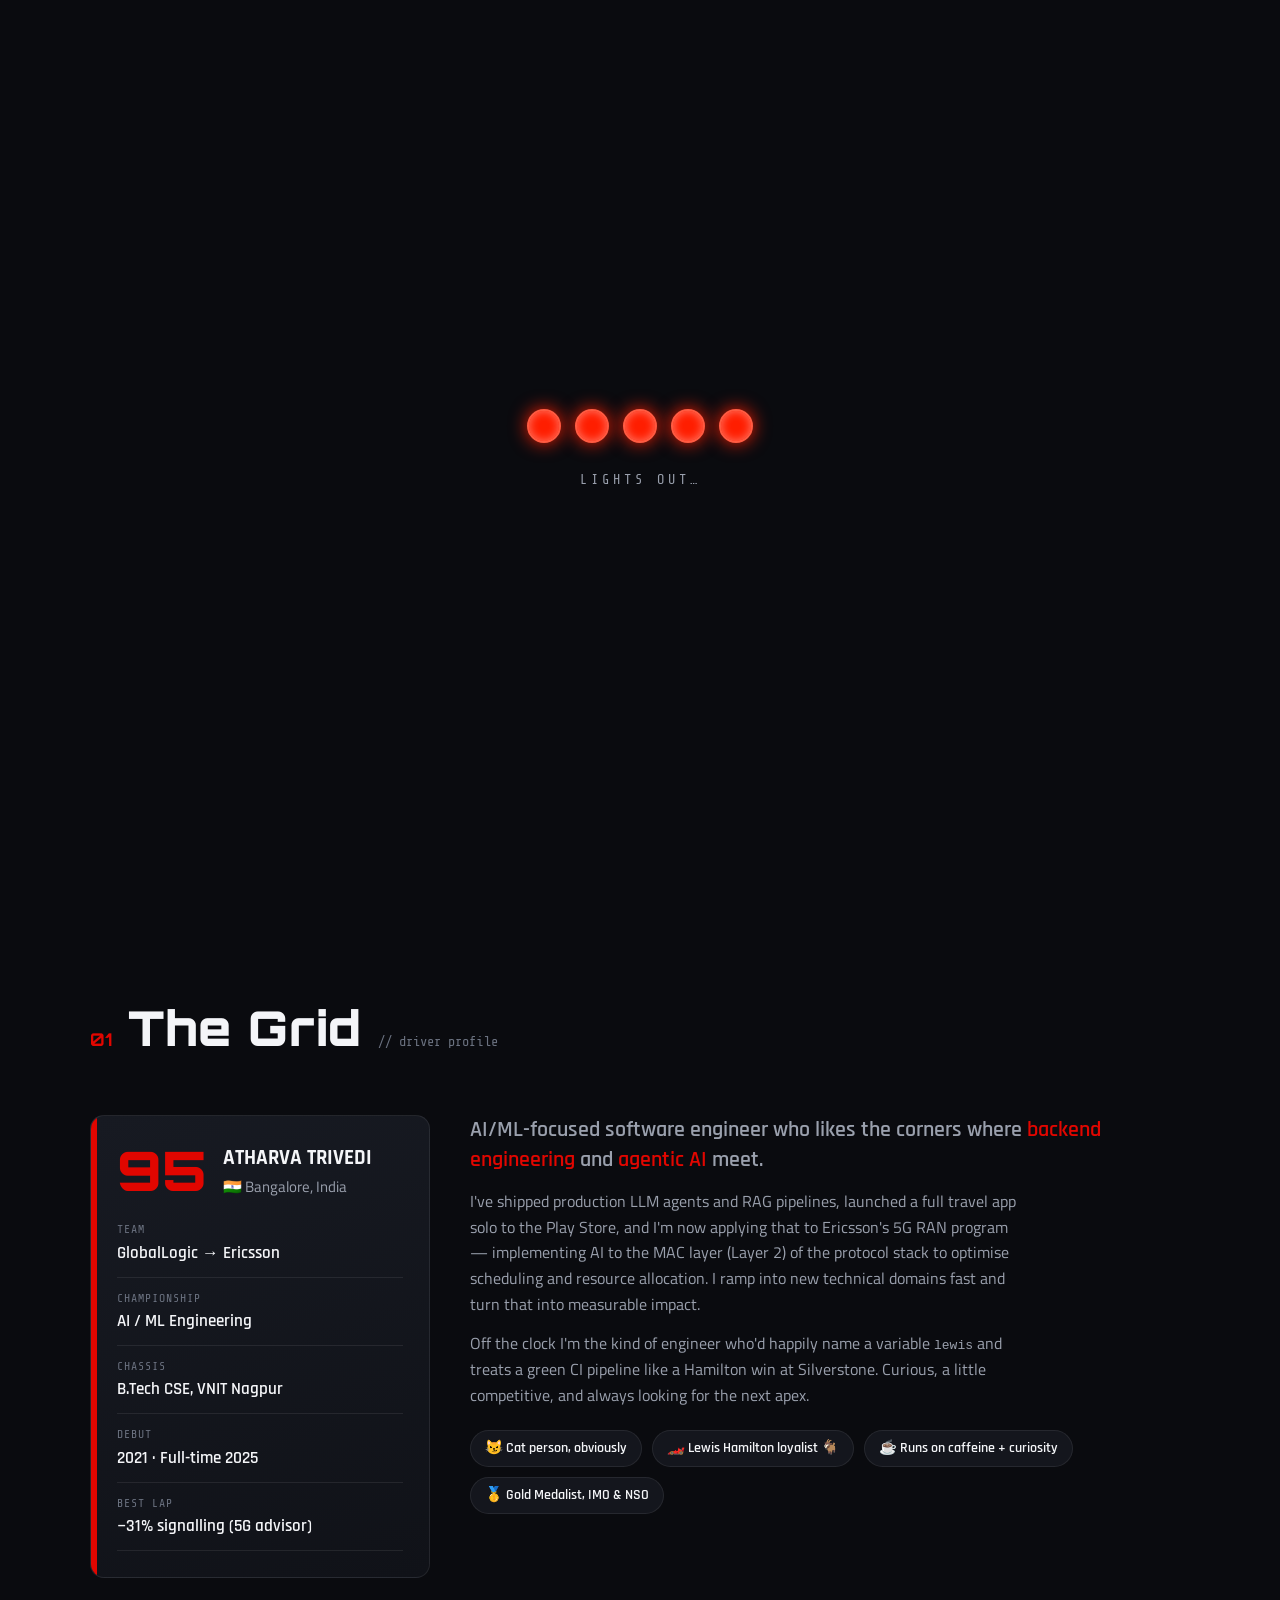
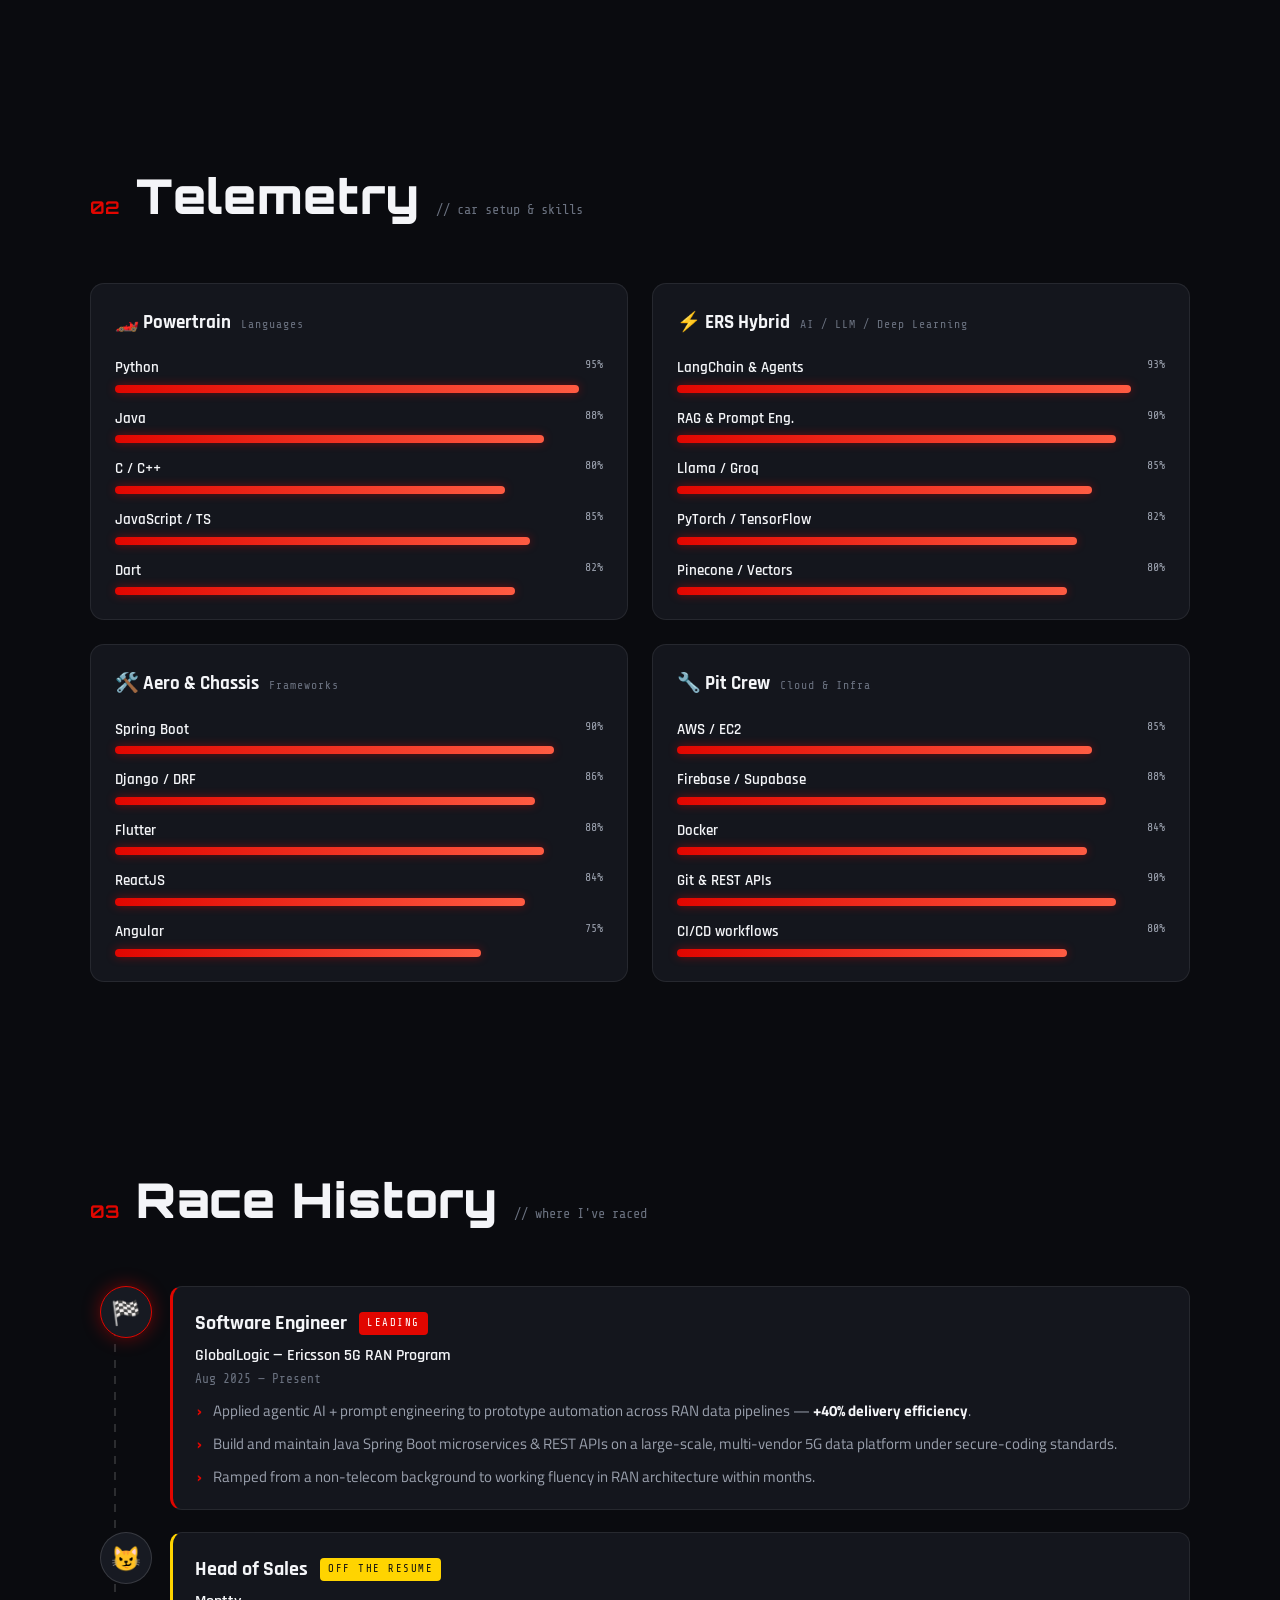
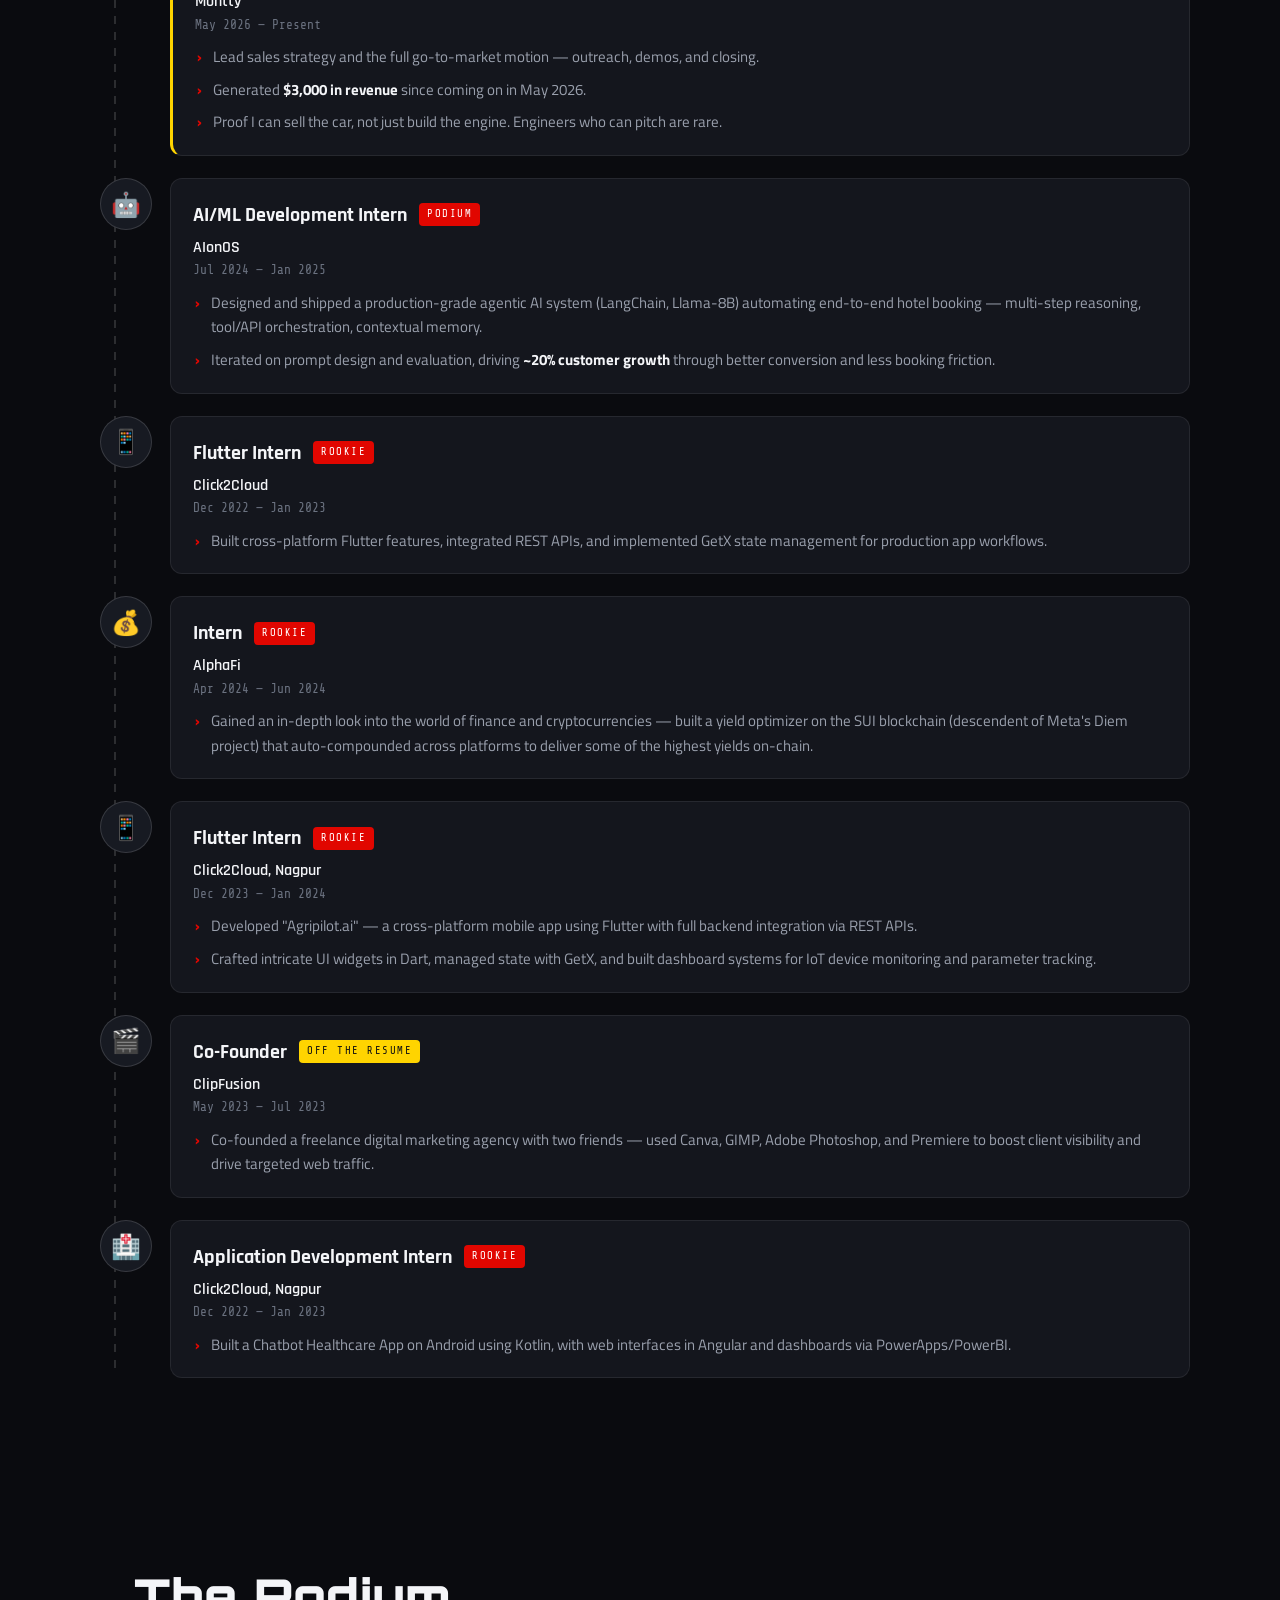
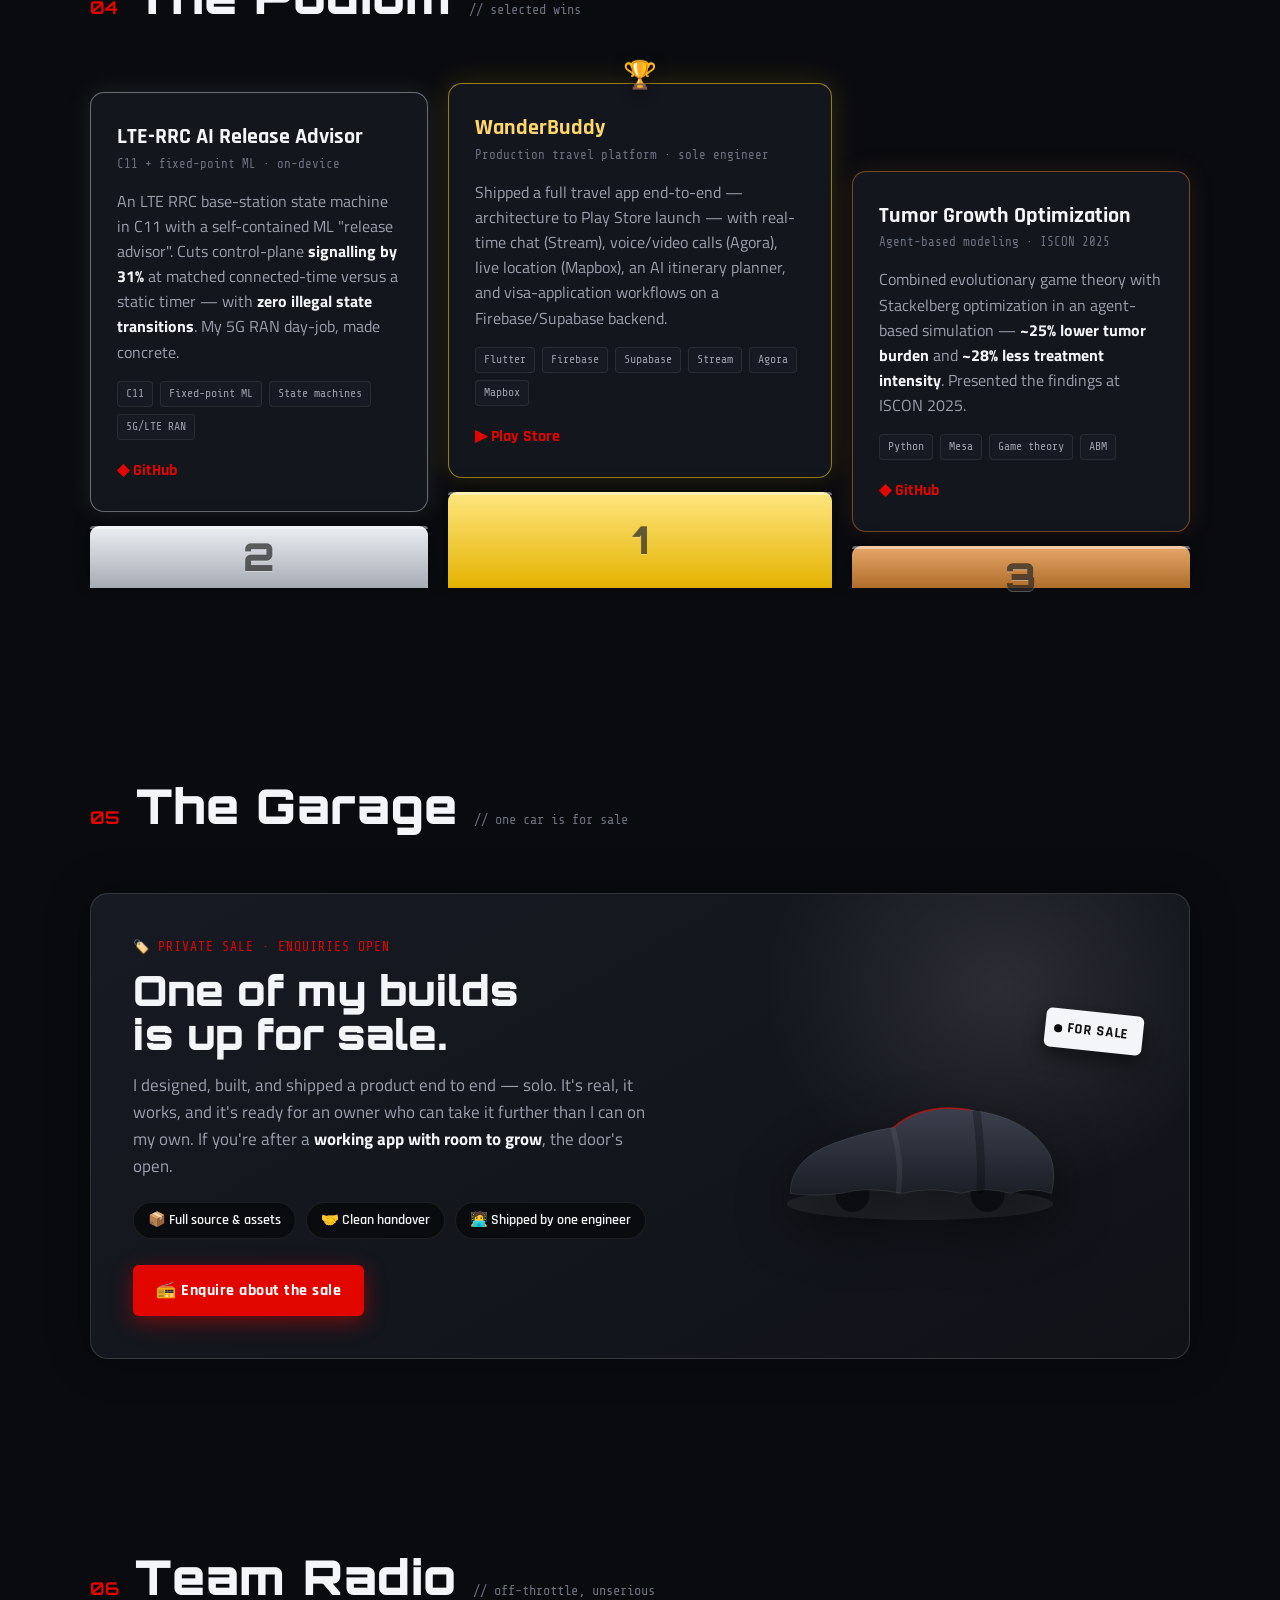
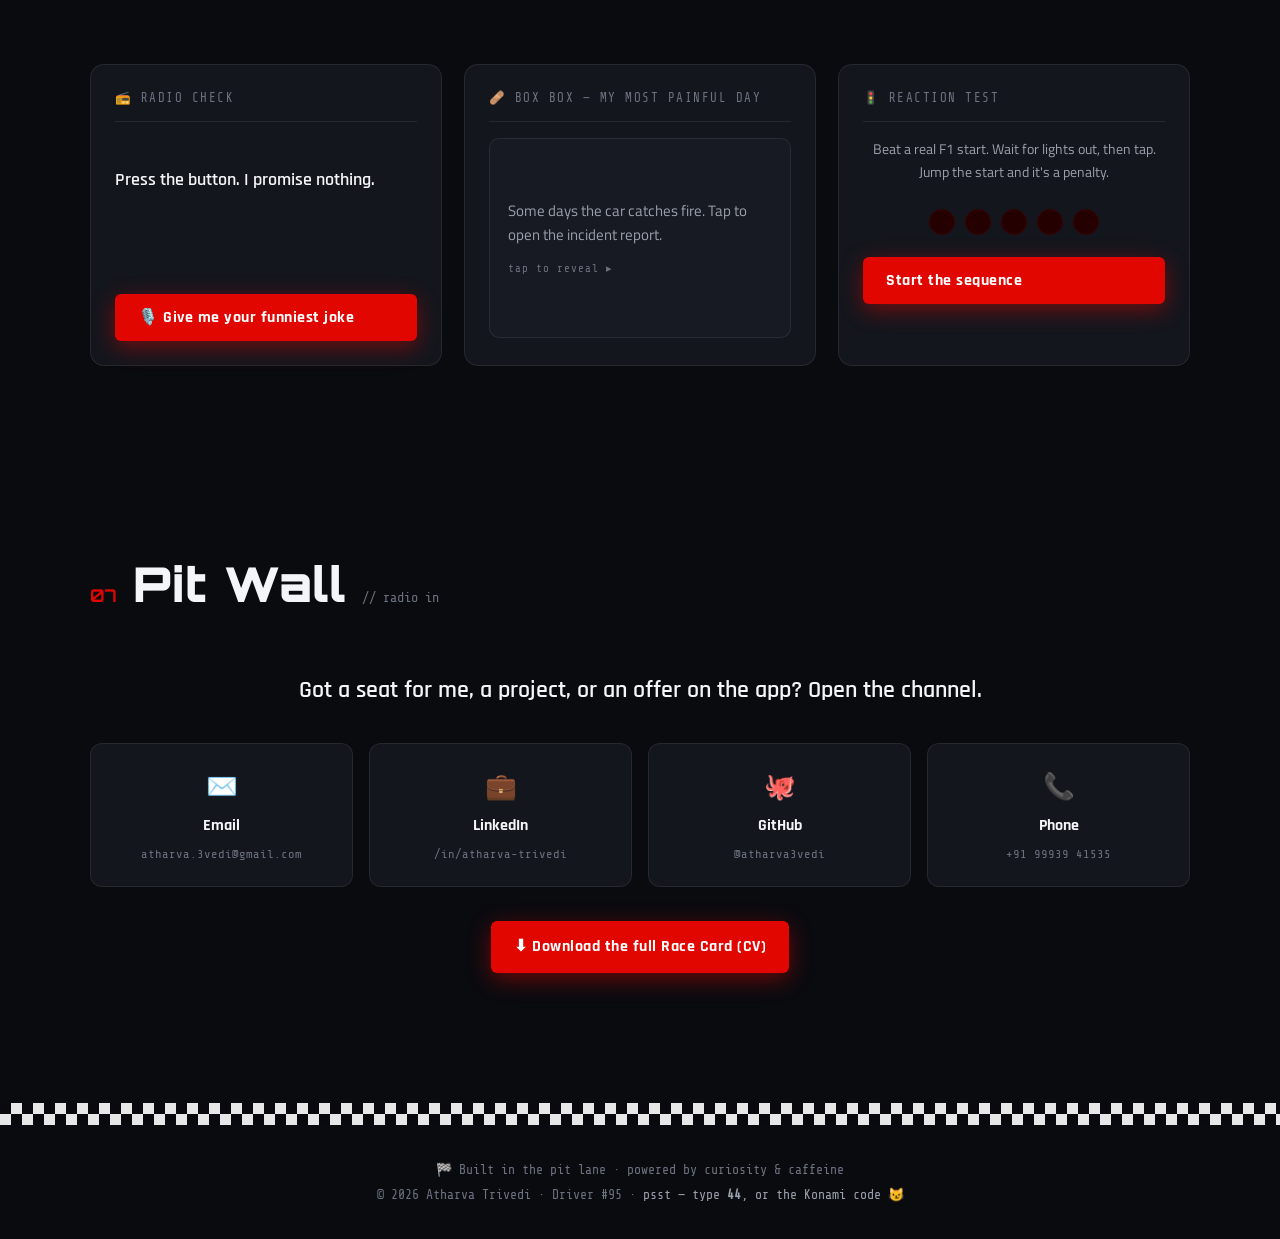
==== commit 1482e11c: "added local hosting" ====
--- a/index.html
+++ b/index.html
@@ -482,69 +482,73 @@
         <span class="sec-tag">// selected wins</span>
       </div>
 
-      <div class="projects">
-        <!-- WanderBuddy -->
-        <article class="proj reveal">
-          <div class="proj-pos">P1</div>
-          <div class="proj-head">
-            <h3>WanderBuddy</h3>
-            <p class="proj-tag">Production travel platform · sole engineer</p>
-          </div>
-          <p class="proj-desc">
-            Shipped a full travel app end-to-end — architecture to Play Store launch — with
-            real-time chat (Stream), voice/video calls (Agora), live location (Mapbox), an
-            AI itinerary planner, and visa-application workflows on a Firebase/Supabase backend.
-          </p>
-          <div class="proj-stack">
-            <span>Flutter</span><span>Firebase</span><span>Supabase</span><span>Stream</span><span>Agora</span><span>Mapbox</span>
-          </div>
-          <div class="proj-links">
-            <a href="https://play.google.com/store/apps/details?id=com.wanderbuddy.wanderbuddy" class="plink" target="_blank" rel="noopener">▶ Play Store</a>
-          </div>
-        </article>
-
-        <!-- LTE-RRC AI -->
-        <article class="proj reveal">
-          <div class="proj-pos">P2</div>
-          <div class="proj-head">
-            <h3>LTE-RRC AI Release Advisor</h3>
-            <p class="proj-tag">C11 + fixed-point ML · on-device</p>
-          </div>
-          <p class="proj-desc">
-            An LTE RRC base-station state machine in C11 with a self-contained ML "release
-            advisor". Cuts control-plane <strong>signalling by 31%</strong> at matched
-            connected-time versus a static timer — with <strong>zero illegal state
-            transitions</strong>. My 5G RAN day-job, made concrete.
-          </p>
-          <div class="proj-stack">
-            <span>C11</span><span>Fixed-point ML</span><span>State machines</span><span>5G/LTE RAN</span>
-          </div>
-          <div class="proj-links">
-            <a href="https://github.com/atharvatrivedi-gl/LTE-RRC_AI" class="plink" target="_blank" rel="noopener">◆ GitHub</a>
-          </div>
-        </article>
-
-        <!-- Tumor Growth -->
-        <article class="proj reveal">
-          <div class="proj-pos">P3</div>
-          <div class="proj-head">
-            <h3>Tumor Growth Optimization</h3>
-            <p class="proj-tag">Agent-based modeling · ISCON 2025</p>
-          </div>
-          <p class="proj-desc">
-            Combined evolutionary game theory with Stackelberg optimization in an agent-based
-            simulation — <strong>~25% lower tumor burden</strong> and <strong>~28% less
-            treatment intensity</strong>. Presented the findings at ISCON 2025.
-          </p>
-          <div class="proj-stack">
-            <span>Python</span><span>Mesa</span><span>Game theory</span><span>ABM</span>
-          </div>
-          <div class="proj-links">
-            <a href="https://github.com/atharva3vedi/tumorcellabmegtlola" class="plink" target="_blank" rel="noopener">◆ GitHub</a>
-          </div>
-        </article>
-
-
+      <div class="podium">
+        <!-- P1 · WanderBuddy — centre, top step -->
+        <div class="podium-item pod-1">
+          <article class="proj reveal">
+            <div class="proj-head">
+              <h3>WanderBuddy</h3>
+              <p class="proj-tag">Production travel platform · sole engineer</p>
+            </div>
+            <p class="proj-desc">
+              Shipped a full travel app end-to-end — architecture to Play Store launch — with
+              real-time chat (Stream), voice/video calls (Agora), live location (Mapbox), an
+              AI itinerary planner, and visa-application workflows on a Firebase/Supabase backend.
+            </p>
+            <div class="proj-stack">
+              <span>Flutter</span><span>Firebase</span><span>Supabase</span><span>Stream</span><span>Agora</span><span>Mapbox</span>
+            </div>
+            <div class="proj-links">
+              <a href="https://play.google.com/store/apps/details?id=com.wanderbuddy.wanderbuddy" class="plink" target="_blank" rel="noopener">▶ Play Store</a>
+            </div>
+          </article>
+          <div class="podium-step"><span class="pod-place">1</span></div>
+        </div>
+
+        <!-- P2 · LTE-RRC AI — left step -->
+        <div class="podium-item pod-2">
+          <article class="proj reveal">
+            <div class="proj-head">
+              <h3>LTE-RRC AI Release Advisor</h3>
+              <p class="proj-tag">C11 + fixed-point ML · on-device</p>
+            </div>
+            <p class="proj-desc">
+              An LTE RRC base-station state machine in C11 with a self-contained ML "release
+              advisor". Cuts control-plane <strong>signalling by 31%</strong> at matched
+              connected-time versus a static timer — with <strong>zero illegal state
+              transitions</strong>. My 5G RAN day-job, made concrete.
+            </p>
+            <div class="proj-stack">
+              <span>C11</span><span>Fixed-point ML</span><span>State machines</span><span>5G/LTE RAN</span>
+            </div>
+            <div class="proj-links">
+              <a href="https://github.com/atharvatrivedi-gl/LTE-RRC_AI" class="plink" target="_blank" rel="noopener">◆ GitHub</a>
+            </div>
+          </article>
+          <div class="podium-step"><span class="pod-place">2</span></div>
+        </div>
+
+        <!-- P3 · Tumor Growth — right step -->
+        <div class="podium-item pod-3">
+          <article class="proj reveal">
+            <div class="proj-head">
+              <h3>Tumor Growth Optimization</h3>
+              <p class="proj-tag">Agent-based modeling · ISCON 2025</p>
+            </div>
+            <p class="proj-desc">
+              Combined evolutionary game theory with Stackelberg optimization in an agent-based
+              simulation — <strong>~25% lower tumor burden</strong> and <strong>~28% less
+              treatment intensity</strong>. Presented the findings at ISCON 2025.
+            </p>
+            <div class="proj-stack">
+              <span>Python</span><span>Mesa</span><span>Game theory</span><span>ABM</span>
+            </div>
+            <div class="proj-links">
+              <a href="https://github.com/atharva3vedi/tumorcellabmegtlola" class="plink" target="_blank" rel="noopener">◆ GitHub</a>
+            </div>
+          </article>
+          <div class="podium-step"><span class="pod-place">3</span></div>
+        </div>
       </div>
     </section>
 
--- a/styles.css
+++ b/styles.css
@@ -448,7 +448,34 @@
 /* =========================================================
    PODIUM / PROJECTS
    ========================================================= */
-.projects { display: grid; grid-template-columns: repeat(2, 1fr); gap: 22px; }
+.podium { display: grid; grid-template-columns: 1fr 1.14fr 1fr; gap: 20px; align-items: end; margin-top: 40px; }
+.podium-item { display: flex; flex-direction: column; }
+.podium-item .proj { flex: 1; min-height: 340px; display: flex; flex-direction: column; overflow: visible; }
+.podium-item .proj::before { border-radius: 14px; }
+.podium-item .proj-links { margin-top: auto; }
+.pod-1 { grid-column: 2; grid-row: 1; position: relative; }
+.pod-2 { grid-column: 1; grid-row: 1; }
+.pod-3 { grid-column: 3; grid-row: 1; }
+.pod-1::before { /* trophy above the winner */
+  content: "🏆"; position: absolute; top: -30px; left: 50%; transform: translateX(-50%);
+  font-size: 1.7rem; z-index: 2; filter: drop-shadow(0 3px 6px rgba(0,0,0,0.5));
+}
+.podium-step {
+  position: relative; margin-top: 14px; border-radius: 9px 9px 0 0;
+  display: grid; place-items: center; background: var(--step, #3a3d46);
+  box-shadow: 0 -6px 16px rgba(0,0,0,0.35);
+}
+.podium-step::before {
+  content: ""; position: absolute; left: 0; right: 0; top: 0; height: 3px;
+  background: rgba(255,255,255,0.4); border-radius: 9px 9px 0 0;
+}
+.pod-place {
+  font-family: var(--display); font-weight: 900; font-size: 2.4rem;
+  color: rgba(0,0,0,0.6); text-shadow: 0 1px 0 rgba(255,255,255,0.3);
+}
+.pod-1 .podium-step { height: 96px; }
+.pod-2 .podium-step { height: 62px; }
+.pod-3 .podium-step { height: 42px; }
 .proj {
   position: relative; background: var(--panel); border: 1px solid var(--line);
   border-radius: 14px; padding: 26px; overflow: hidden; transition: transform 0.2s, border-color 0.2s;
@@ -483,34 +510,15 @@
 .plink:hover { border-color: var(--accent); }
 
 /* =========================================================
-   PODIUM MEDAL BORDERS
-   ========================================================= */
-/* P1 — Gold */
-.projects > .proj.reveal:nth-child(1) {
-  border-color: #ffd700 !important;
-  box-shadow: 0 0 30px rgba(255, 215, 0, 0.15) !important;
-}
-.projects > .proj.reveal:nth-child(1) .proj-pos {
-  color: #ffd700 !important;
-}
-
-/* P2 — Silver */
-.projects > .proj.reveal:nth-child(2) {
-  border-color: #c0c0c0 !important;
-  box-shadow: 0 0 30px rgba(192, 192, 192, 0.15) !important;
-}
-.projects > .proj.reveal:nth-child(2) .proj-pos {
-  color: #c0c0c0 !important;
-}
-
-/* P3 — Bronze */
-.projects > .proj.reveal:nth-child(3) {
-  border-color: #cd7f32 !important;
-  box-shadow: 0 0 30px rgba(205, 127, 50, 0.15) !important;
-}
-.projects > .proj.reveal:nth-child(3) .proj-pos {
-  color: #cd7f32 !important;
-}
+   PODIUM MEDALS
+   ========================================================= */
+.pod-1 { --step: linear-gradient(180deg, #ffe680, #e3b200); } /* gold */
+.pod-2 { --step: linear-gradient(180deg, #eceff3, #a7abb4); } /* silver */
+.pod-3 { --step: linear-gradient(180deg, #e6a869, #b06d2a); } /* bronze */
+.pod-1 .proj { border-color: rgba(255, 215, 0, 0.55); box-shadow: 0 0 30px rgba(255, 215, 0, 0.15); }
+.pod-2 .proj { border-color: rgba(192, 196, 204, 0.50); box-shadow: 0 0 26px rgba(192, 196, 204, 0.12); }
+.pod-3 .proj { border-color: rgba(205, 127, 50, 0.50); box-shadow: 0 0 26px rgba(205, 127, 50, 0.12); }
+.pod-1 .proj-head h3 { color: #ffd76a; }
 
 /* =========================================================
    GARAGE / FOR SALE
@@ -649,7 +657,13 @@
   .hero-car { order: -1; max-width: 420px; margin: 0 auto; }
   .grid-wrap { grid-template-columns: 1fr; }
   .telemetry-grid { grid-template-columns: 1fr; }
-  .projects { grid-template-columns: 1fr; }
+  .podium { grid-template-columns: 1fr; align-items: stretch; margin-top: 30px; gap: 16px; }
+  .pod-1, .pod-2, .pod-3 { grid-column: 1; grid-row: auto; }
+  .pod-1 .podium-step, .pod-2 .podium-step, .pod-3 .podium-step { height: 32px; margin-top: 0; border-radius: 0 0 10px 10px; }
+  .podium-step::before { display: none; }
+  .pod-place { font-size: 1.3rem; }
+  .podium-item .proj { min-height: 0; }
+  .pod-1::before { top: -26px; font-size: 1.4rem; }
   .garage-grid { grid-template-columns: 1fr; }
   .garage-stage { order: -1; }
   .radio-grid { grid-template-columns: 1fr; }
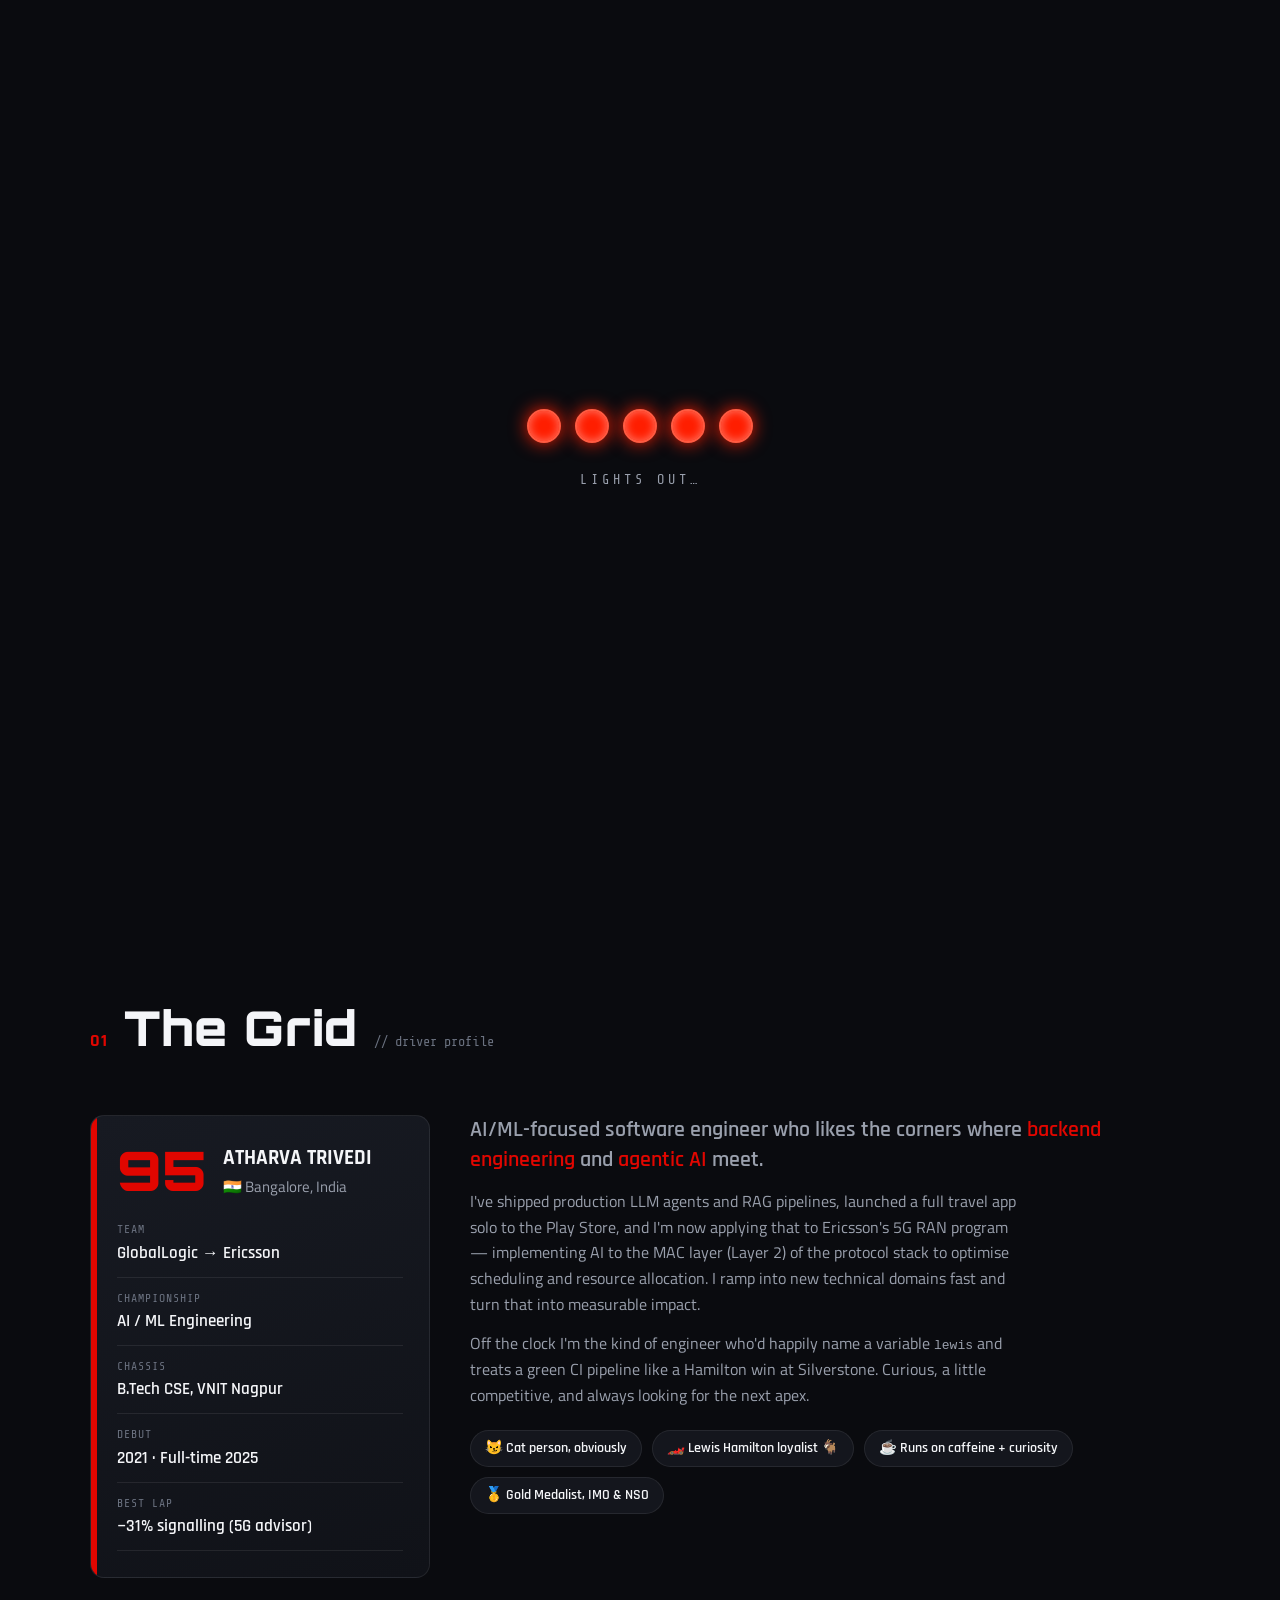
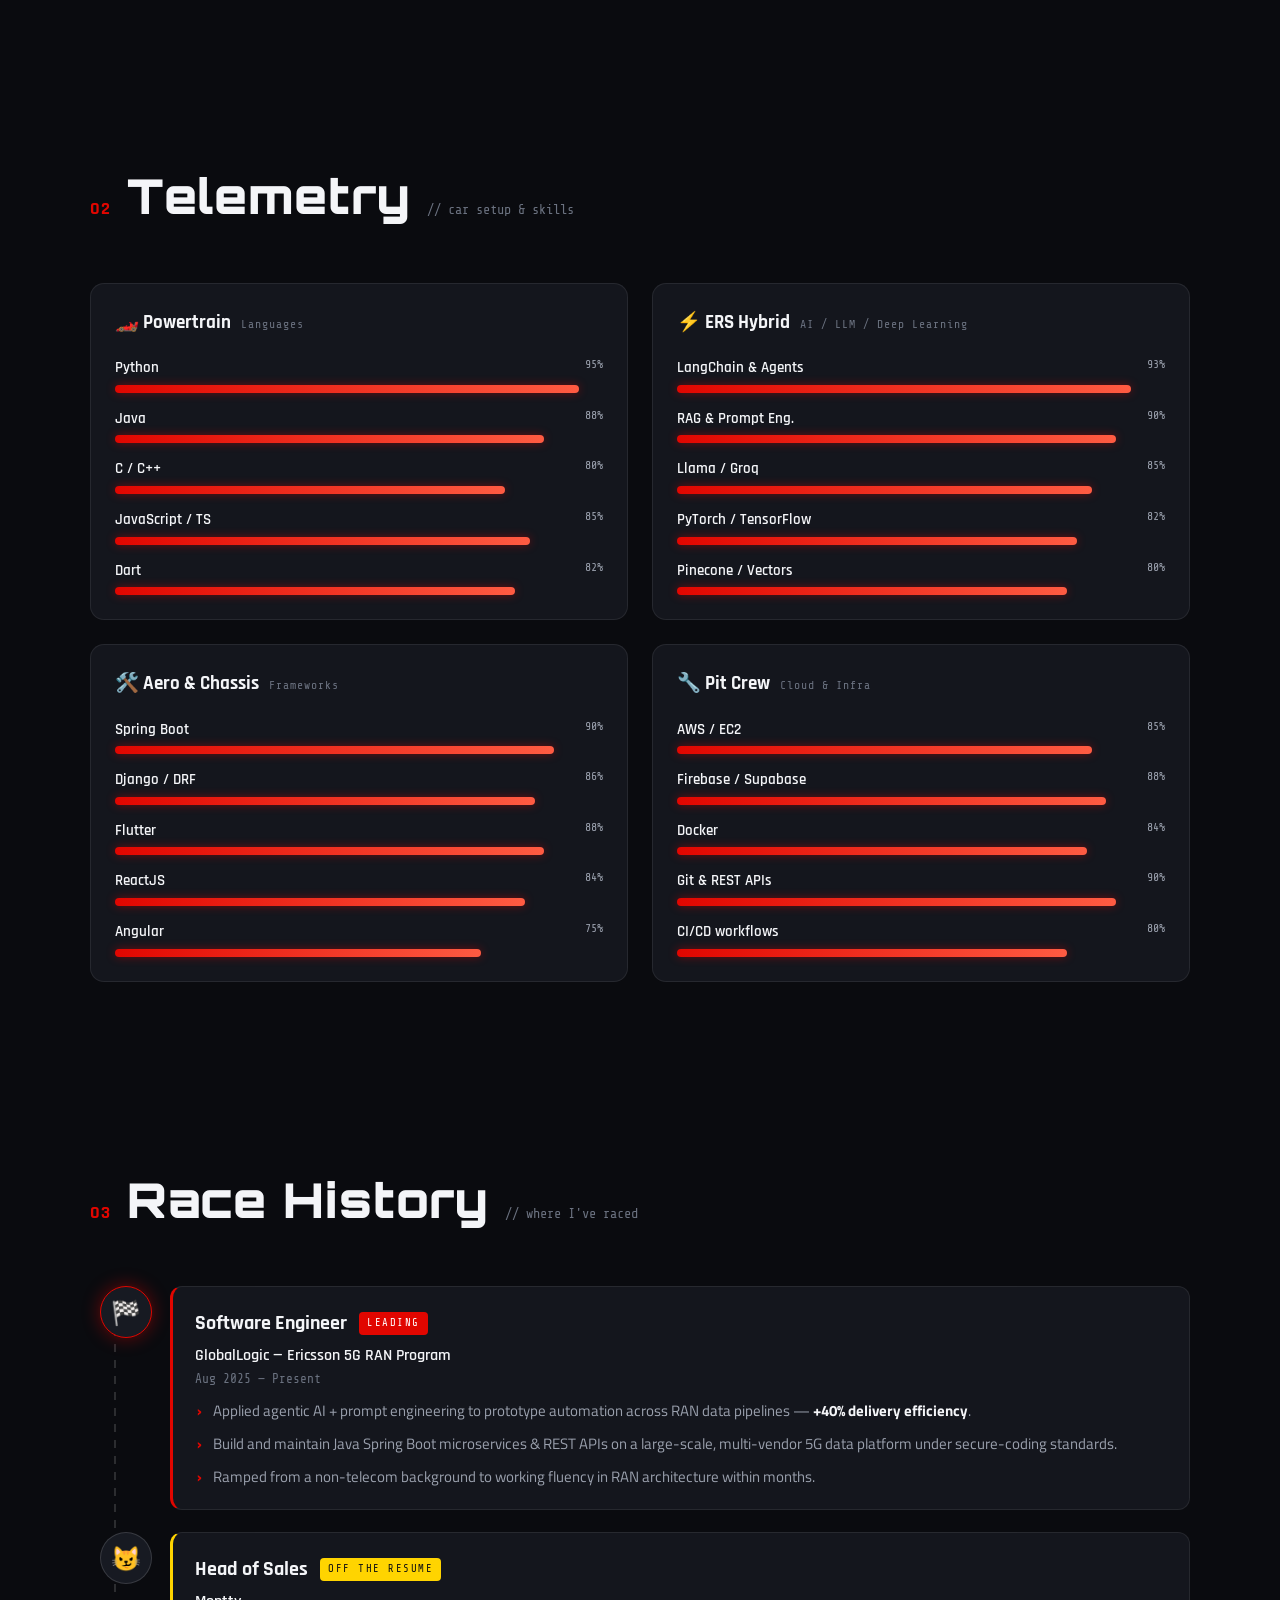
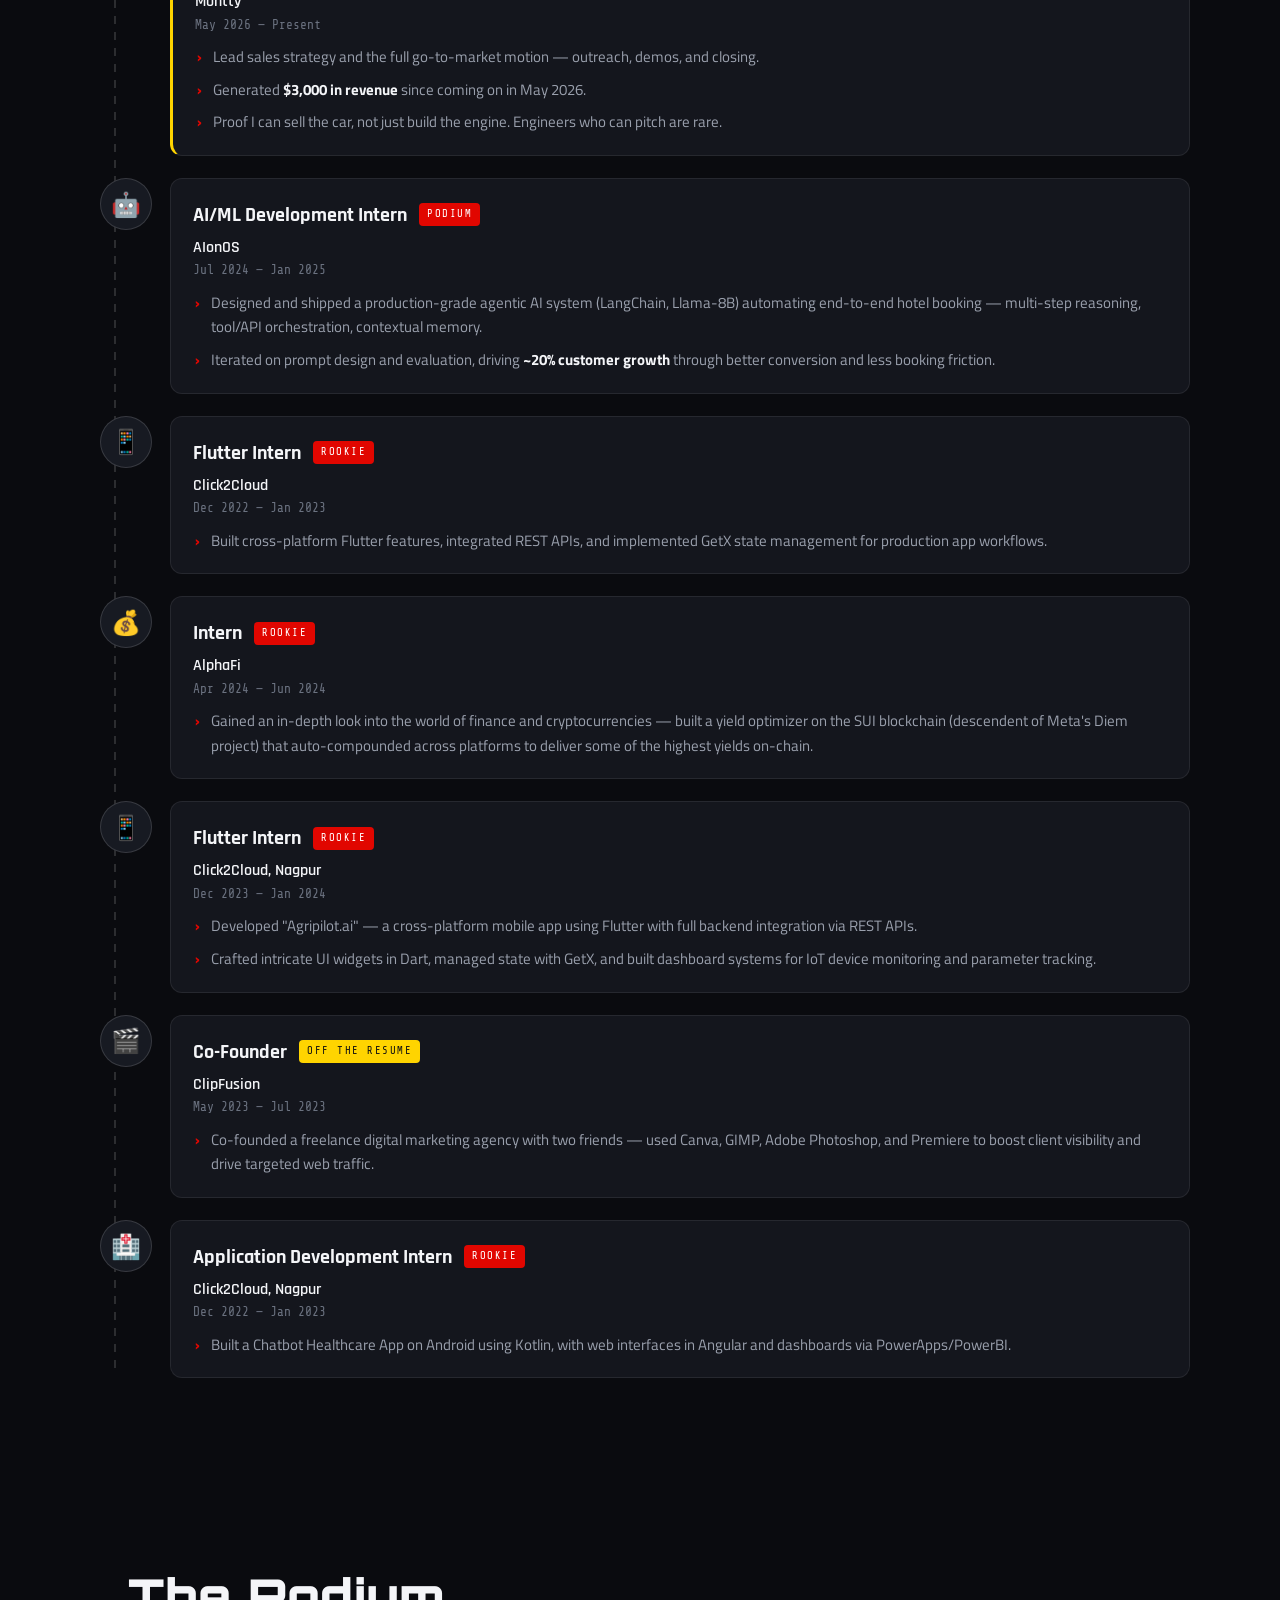
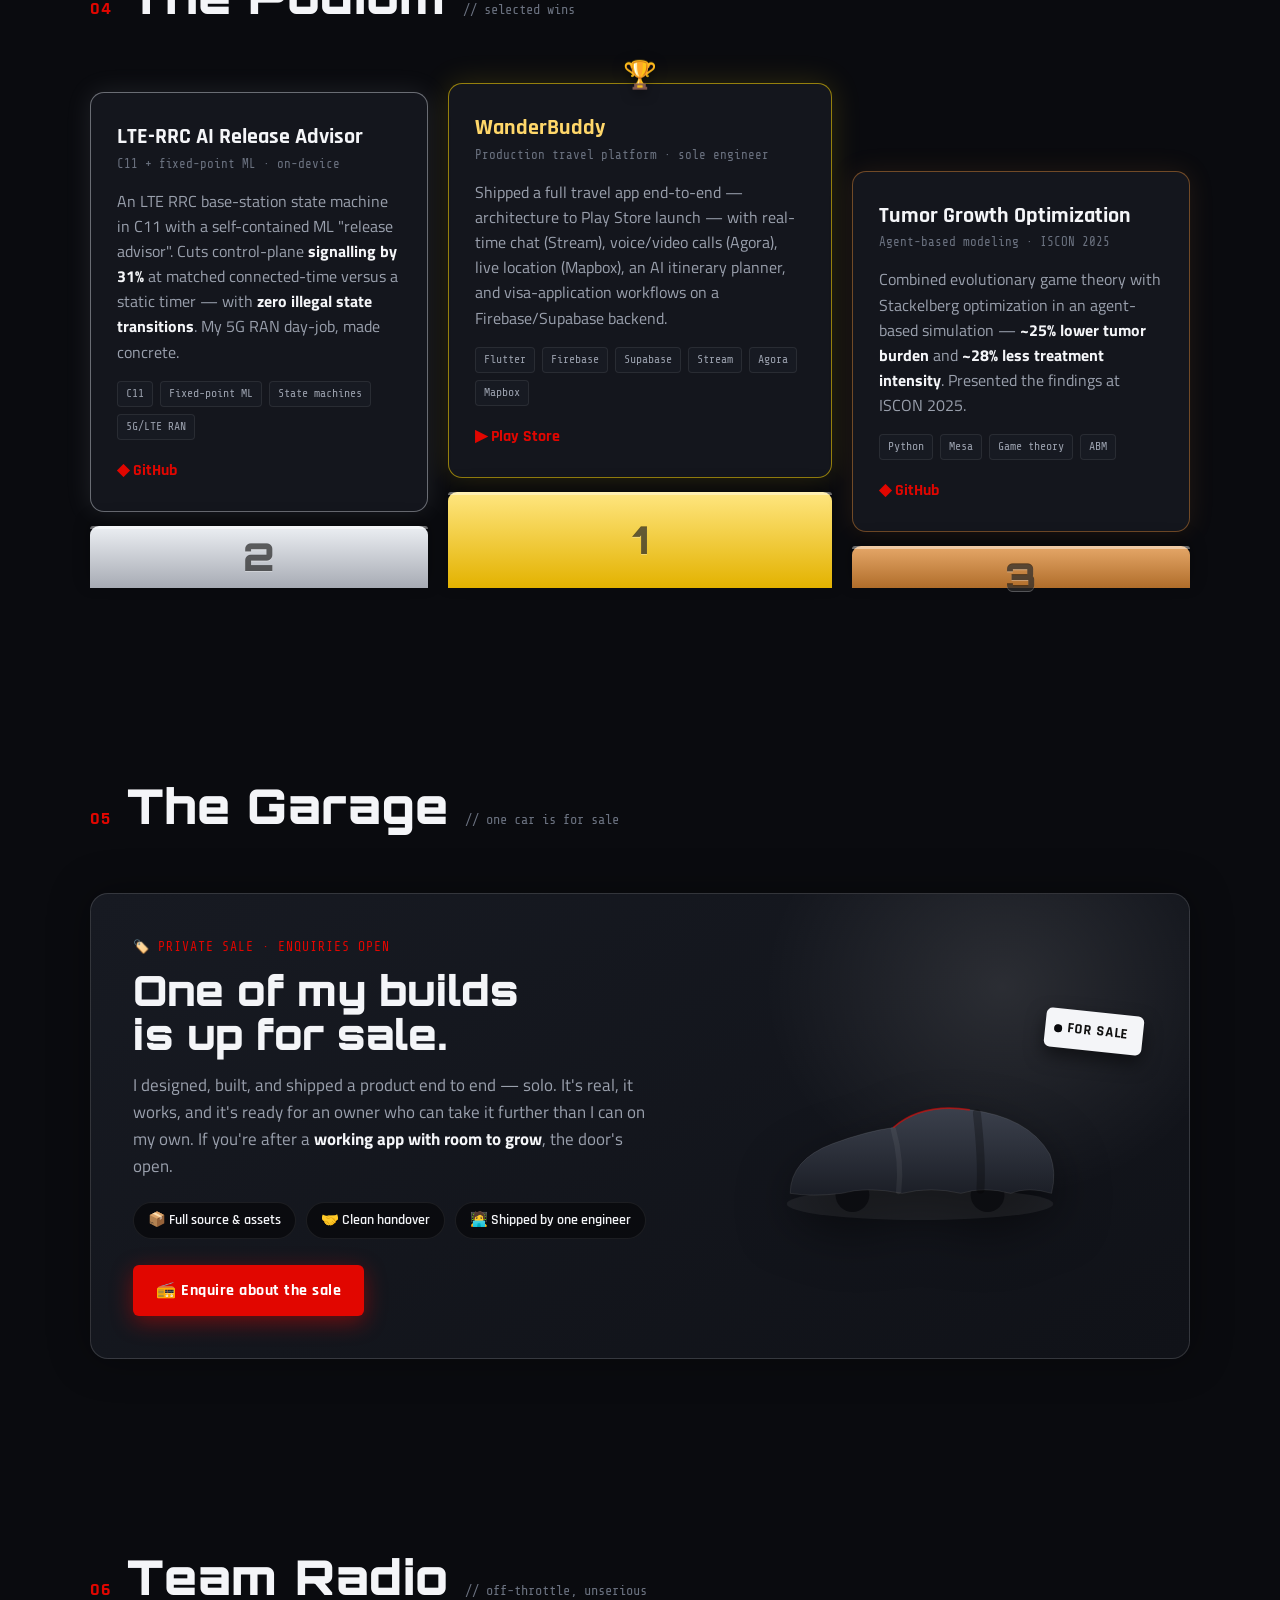
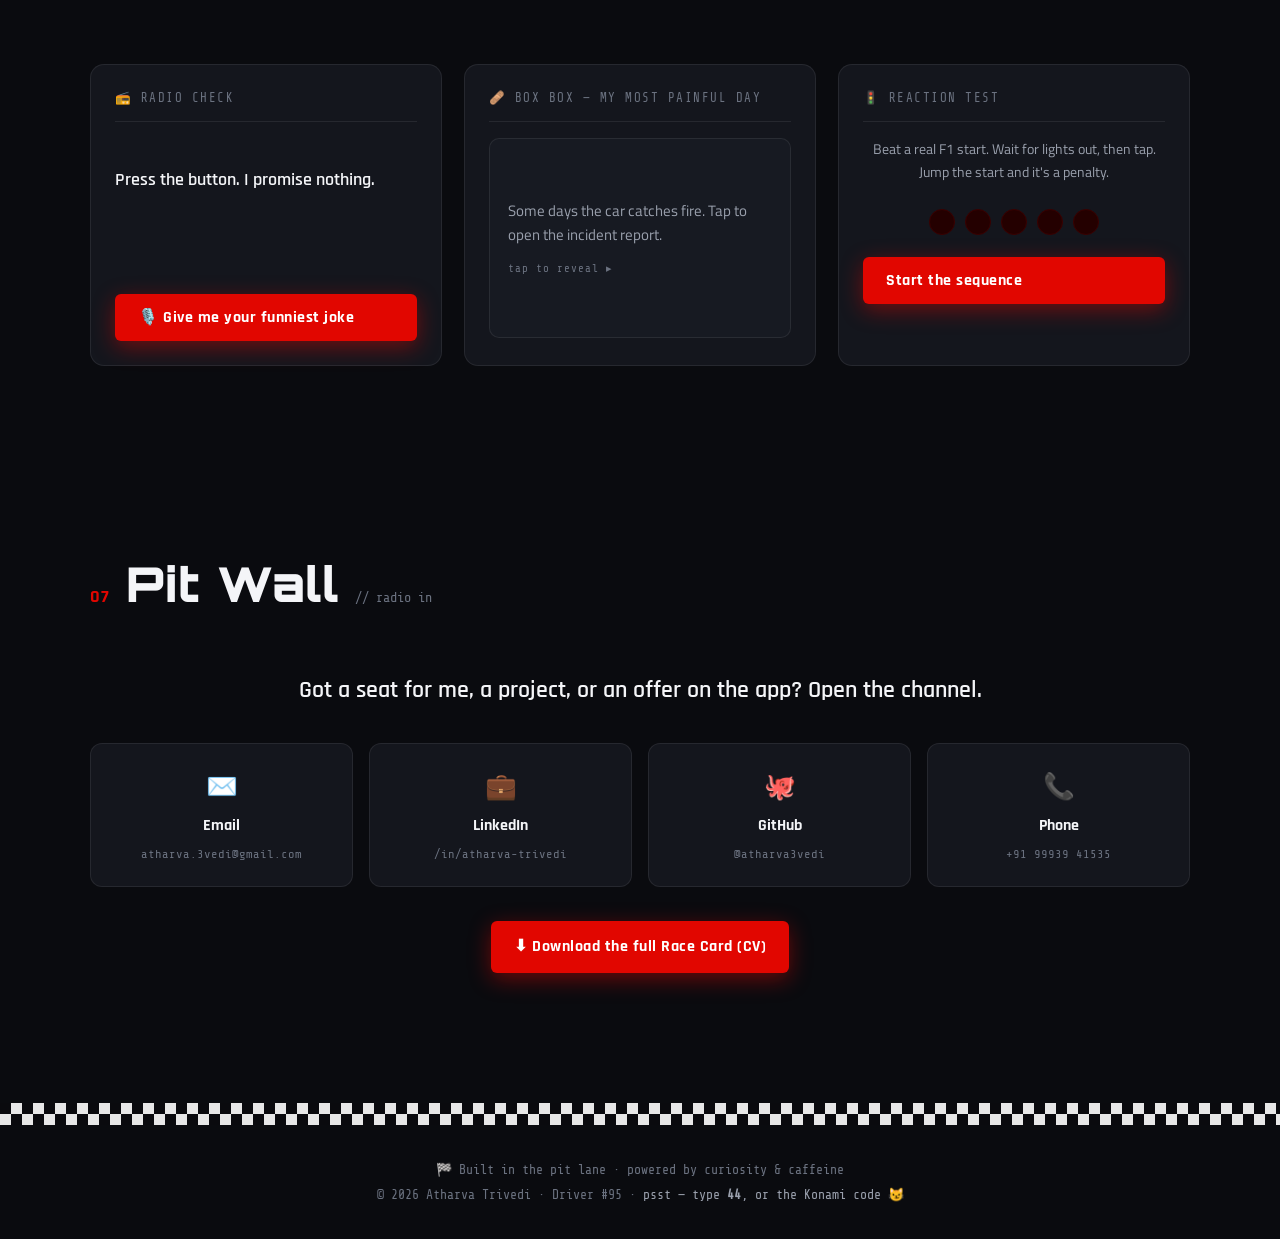
==== commit 39a38f7b: "Fix resume download path, add podium, scrollspy nav, race game + leaderboards" ====
--- a/index.html
+++ b/index.html
@@ -83,7 +83,7 @@
           </p>
           <div class="hero-cta">
             <a href="#podium" class="btn btn-primary">🏆 See the Podium</a>
-            <a href="assets/Atharva_Trivedi_Resume.pdf" class="btn btn-ghost" download>⬇ Race Card (CV)</a>
+            <a href="assets/atharva_trivedi_resume.pdf" class="btn btn-ghost" download="Atharva_Trivedi_Resume.pdf">⬇ Race Card (CV)</a>
           </div>
 
           <!-- Start lights -->
@@ -694,7 +694,7 @@
             <span class="pw-v">+91 99939 41535</span>
           </a>
         </div>
-        <a href="assets/Atharva_Trivedi_Resume.pdf" class="btn btn-primary pw-cv" download>⬇ Download the full Race Card (CV)</a>
+        <a href="assets/atharva_trivedi_resume.pdf" class="btn btn-primary pw-cv" download="Atharva_Trivedi_Resume.pdf">⬇ Download the full Race Card (CV)</a>
       </div>
     </section>
   </main>
--- a/styles.css
+++ b/styles.css
@@ -134,6 +134,9 @@
   background: var(--accent); transition: width 0.25s ease;
 }
 .nav-links a:hover::after { width: 100%; }
+.nav-links a.active { color: var(--text); }
+.nav-links a.active::after { width: 100%; }
+.nav-cta.active { background: var(--accent); color: var(--on-accent) !important; }
 .nav-cta {
   border: 1px solid var(--accent); color: var(--text) !important;
   padding: 6px 14px !important; border-radius: 4px;
@@ -332,7 +335,7 @@
    ========================================================= */
 .section { max-width: var(--maxw); margin: 0 auto; padding: 90px clamp(16px, 4vw, 40px); }
 .section-head { display: flex; align-items: baseline; gap: 16px; margin-bottom: 48px; flex-wrap: wrap; }
-.sec-index { font-family: var(--display); font-weight: 700; color: var(--accent); font-size: 1.1rem; }
+.sec-index { font-family: var(--head); font-weight: 700; color: var(--accent); font-size: 1.15rem; letter-spacing: 1px; }
 .sec-title {
   font-family: var(--display); font-weight: 900; font-size: clamp(1.9rem, 5vw, 3rem);
   letter-spacing: 1px;
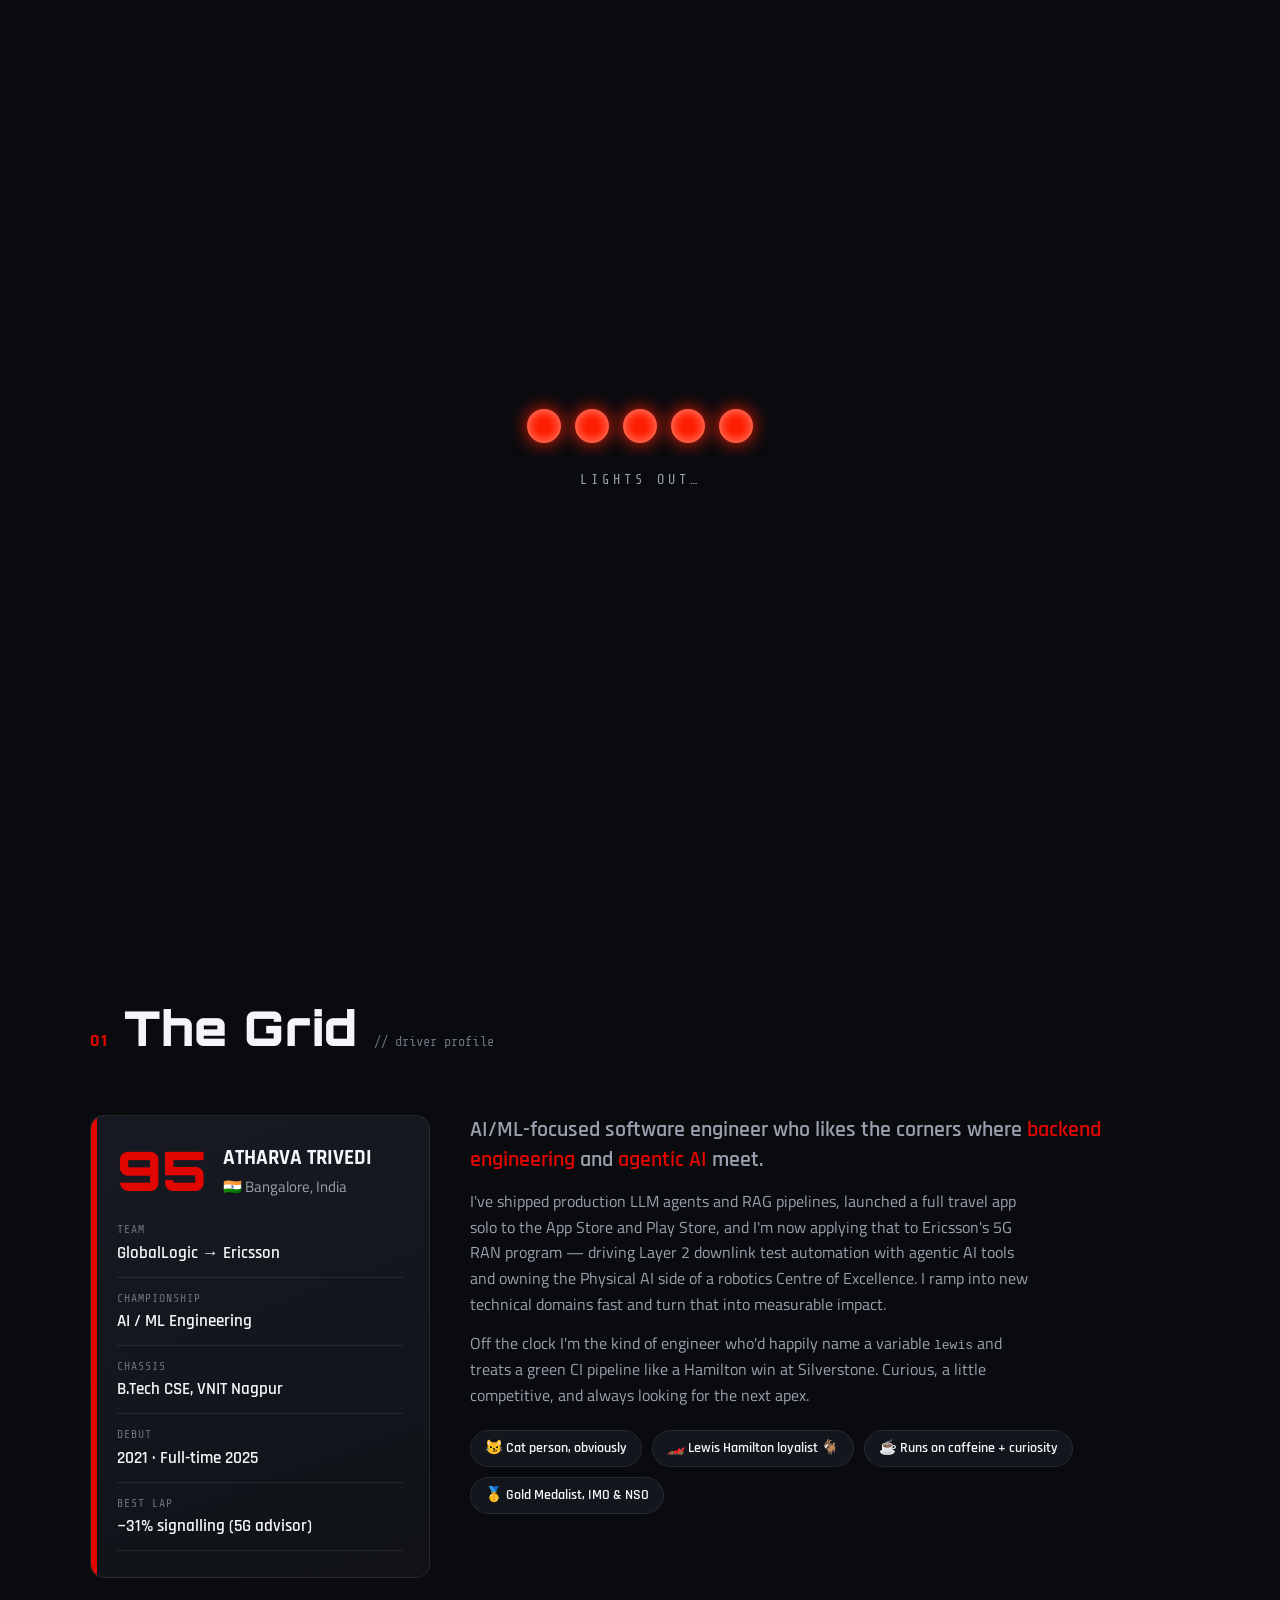
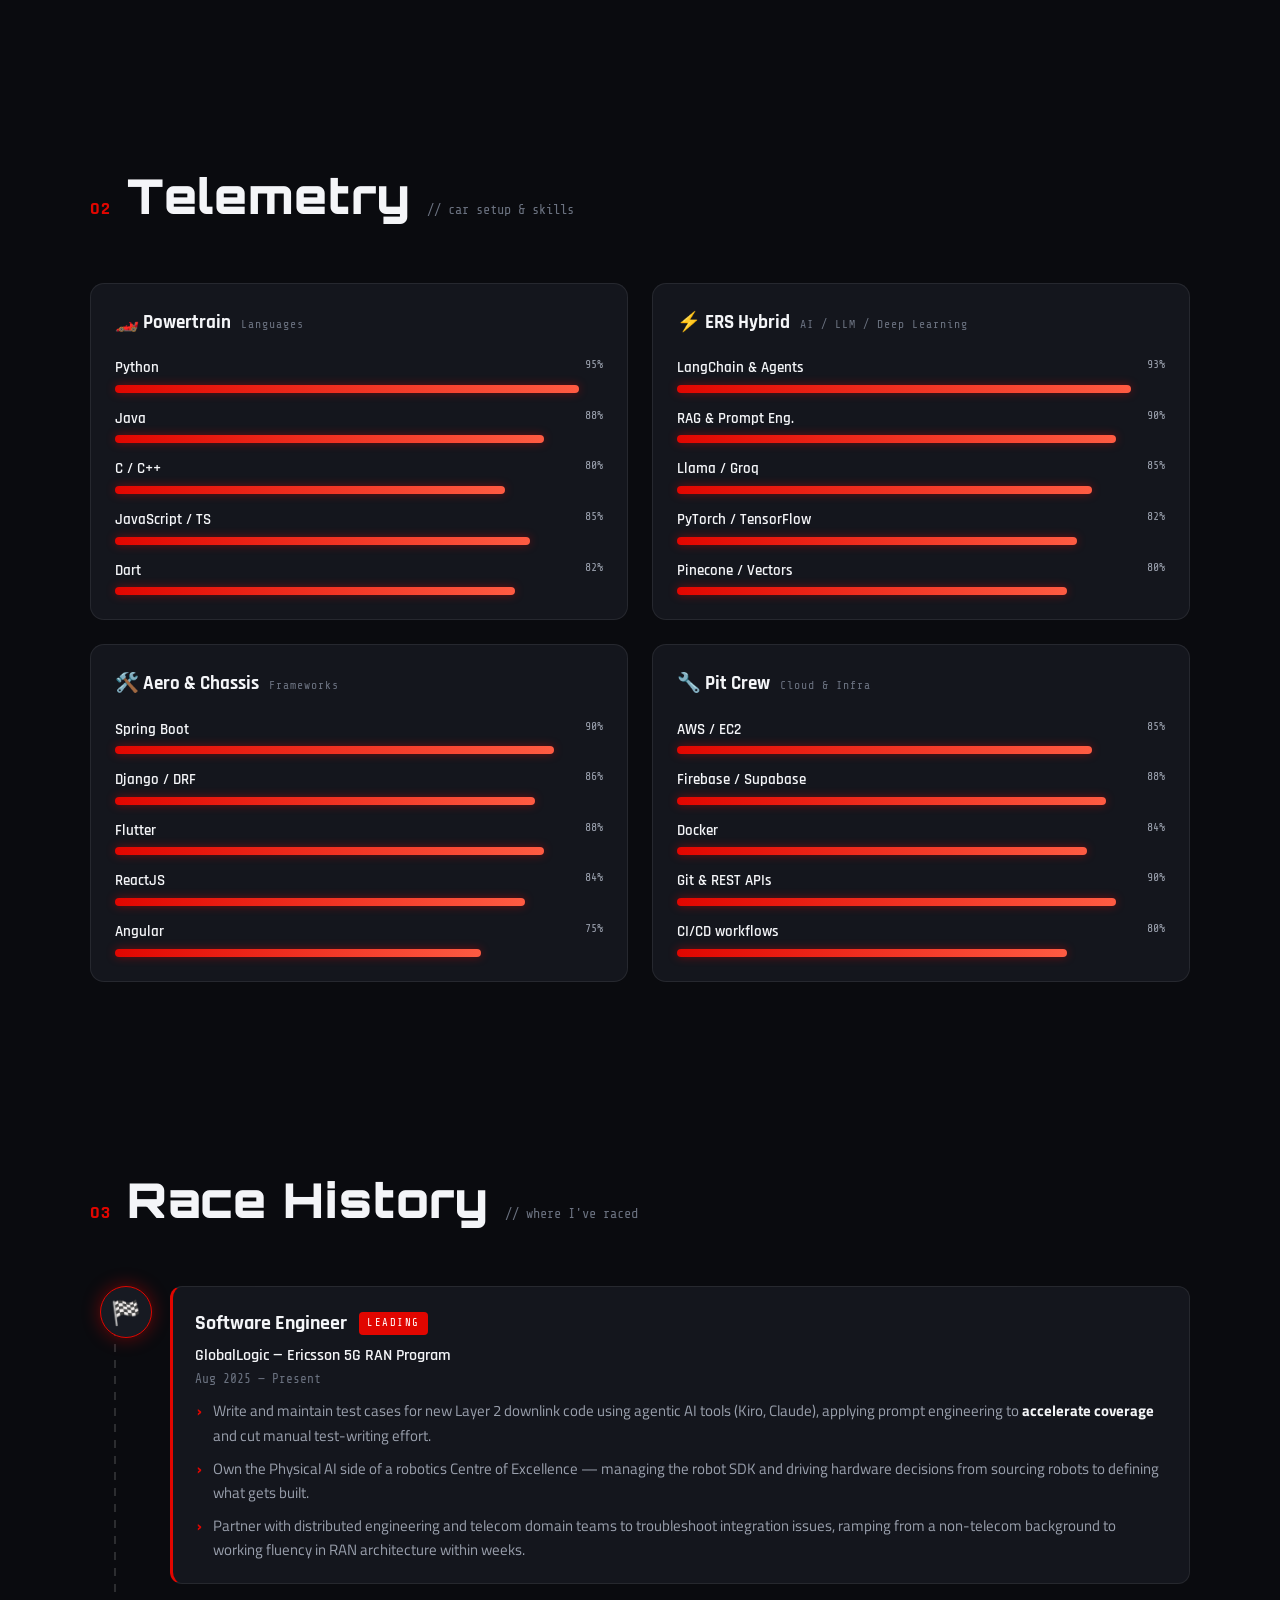
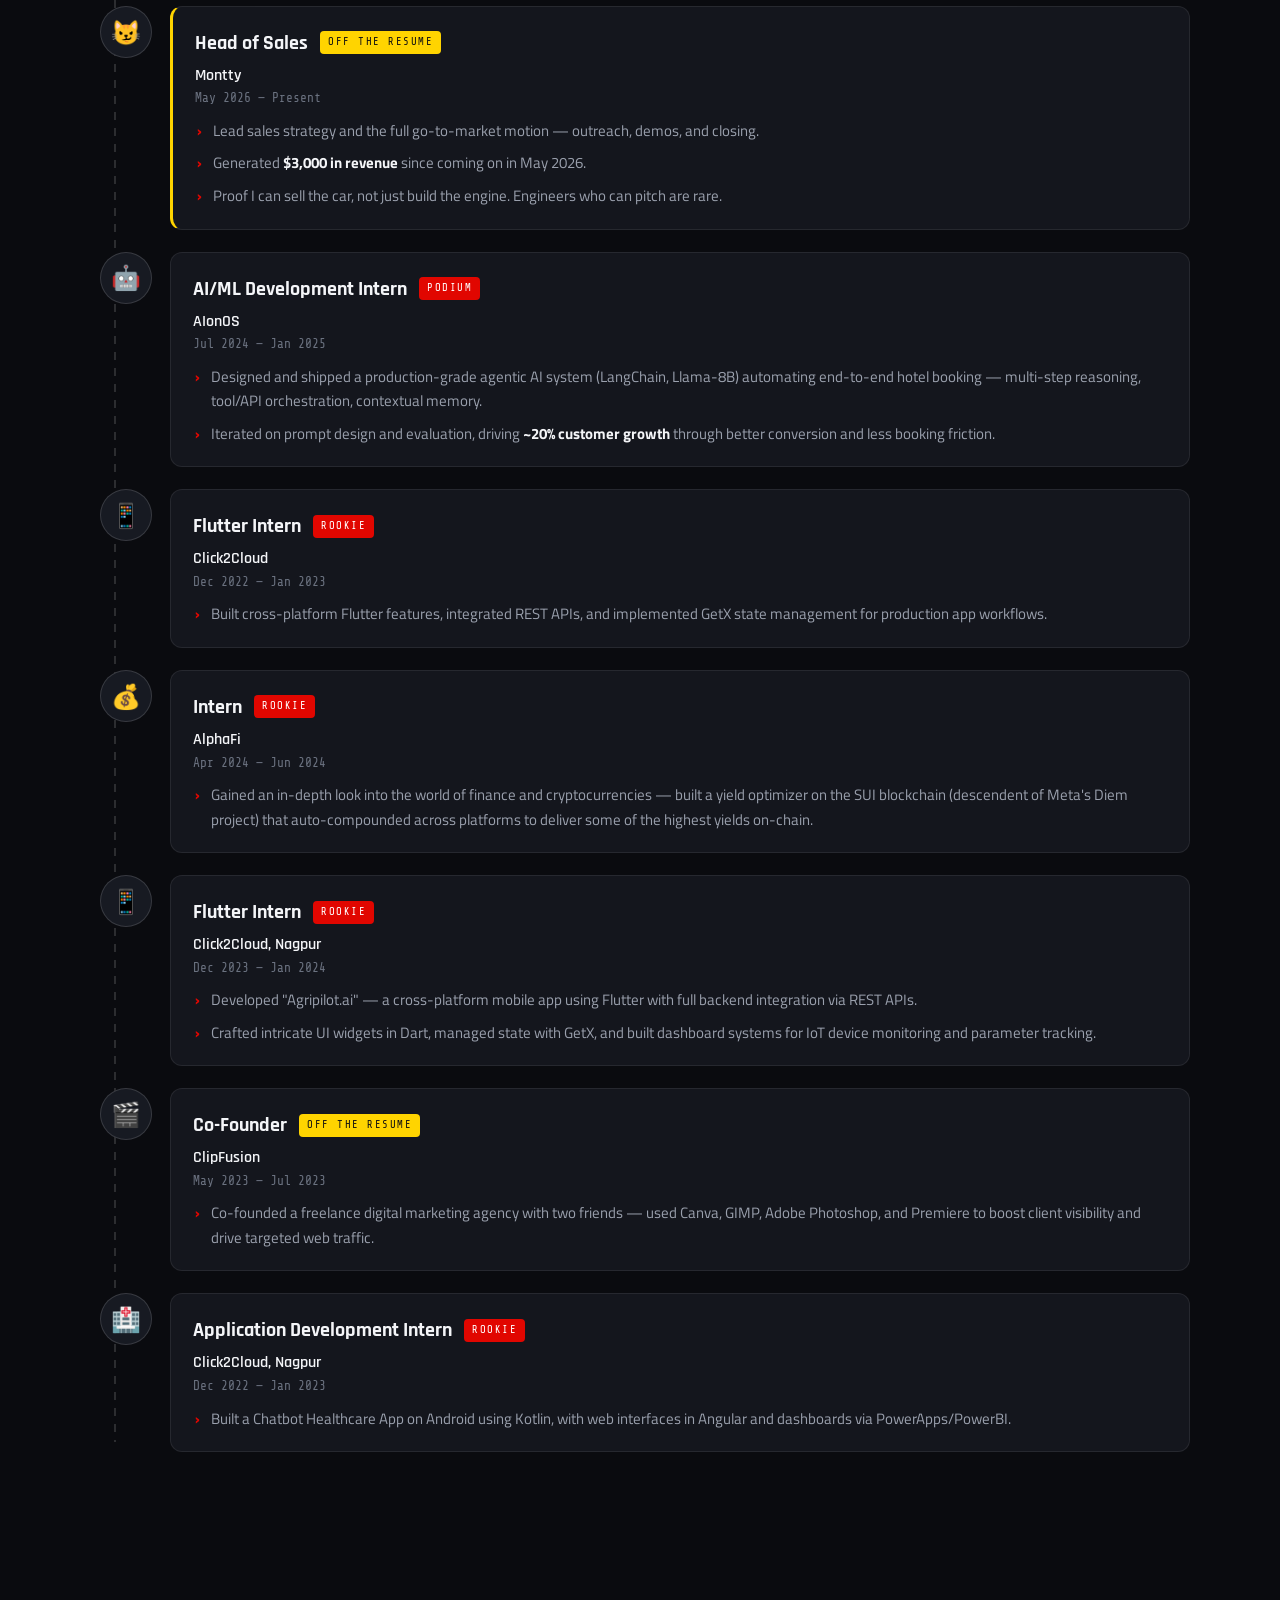
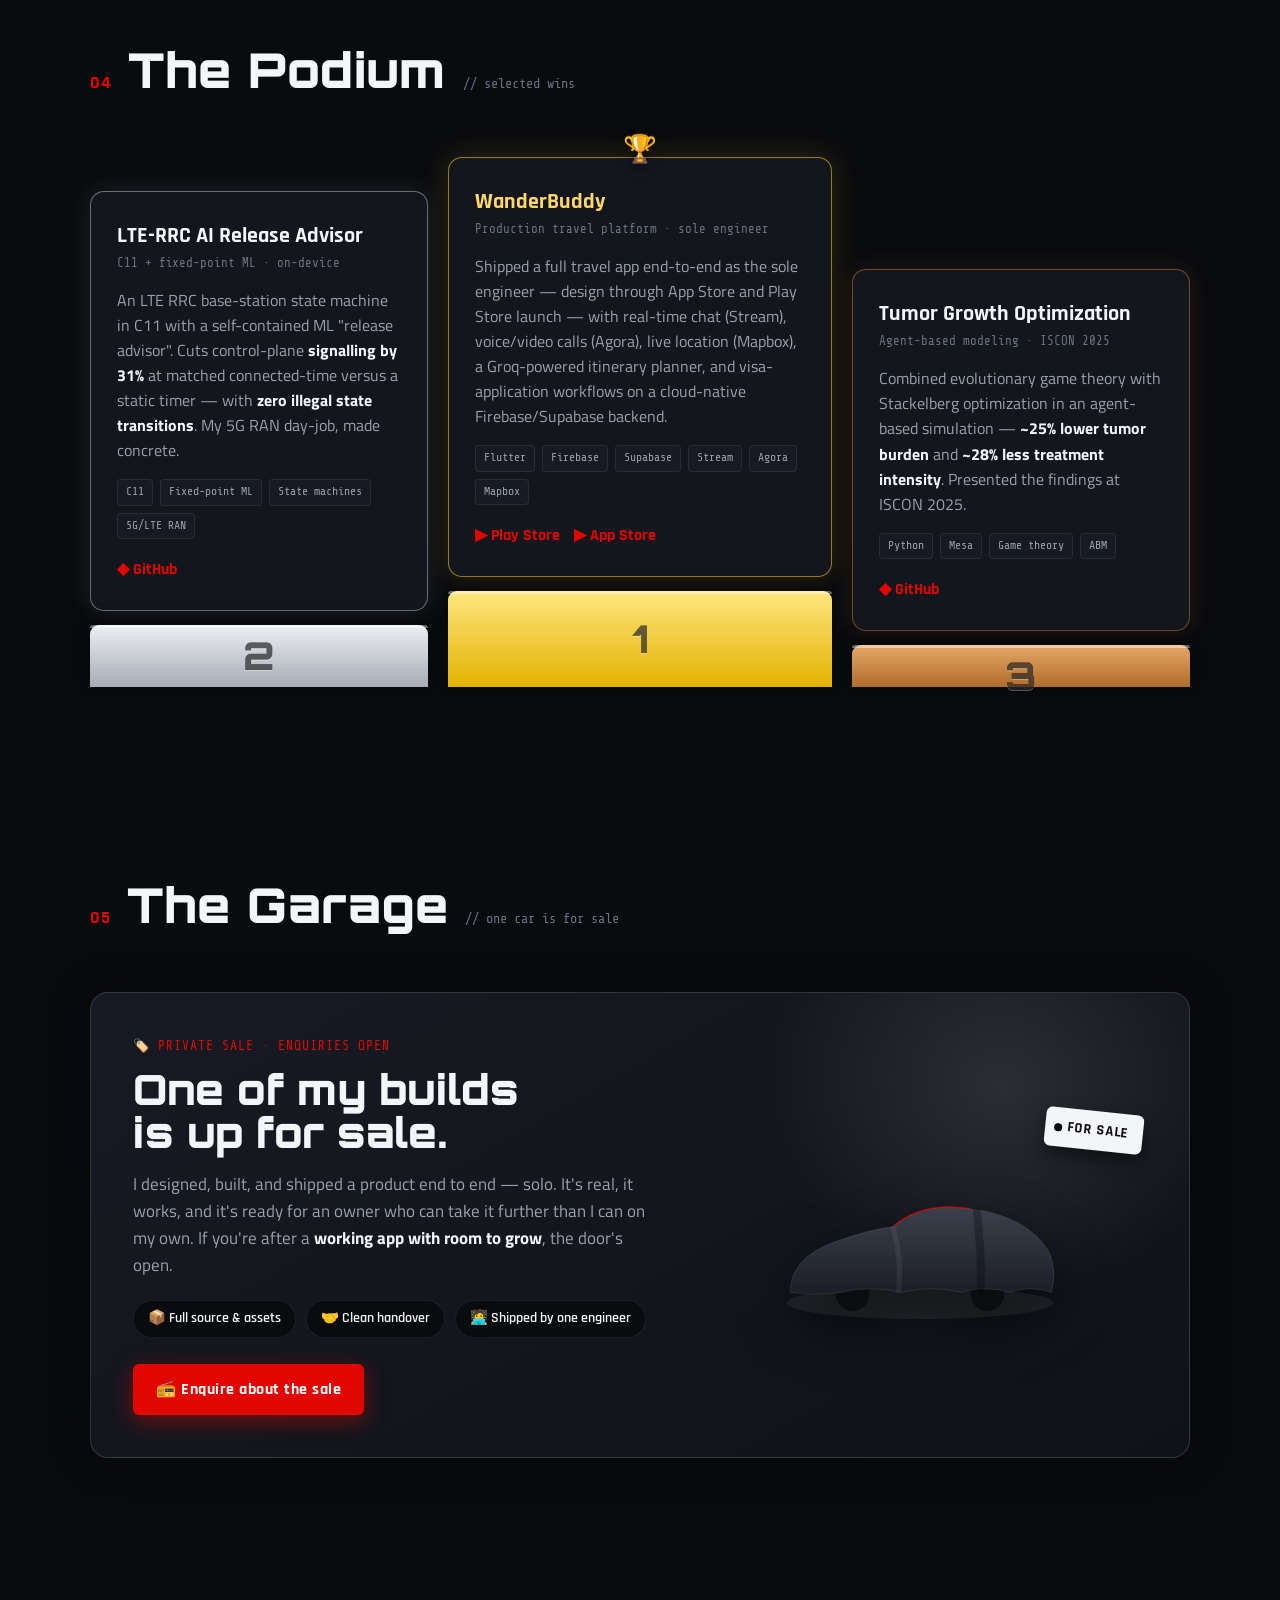
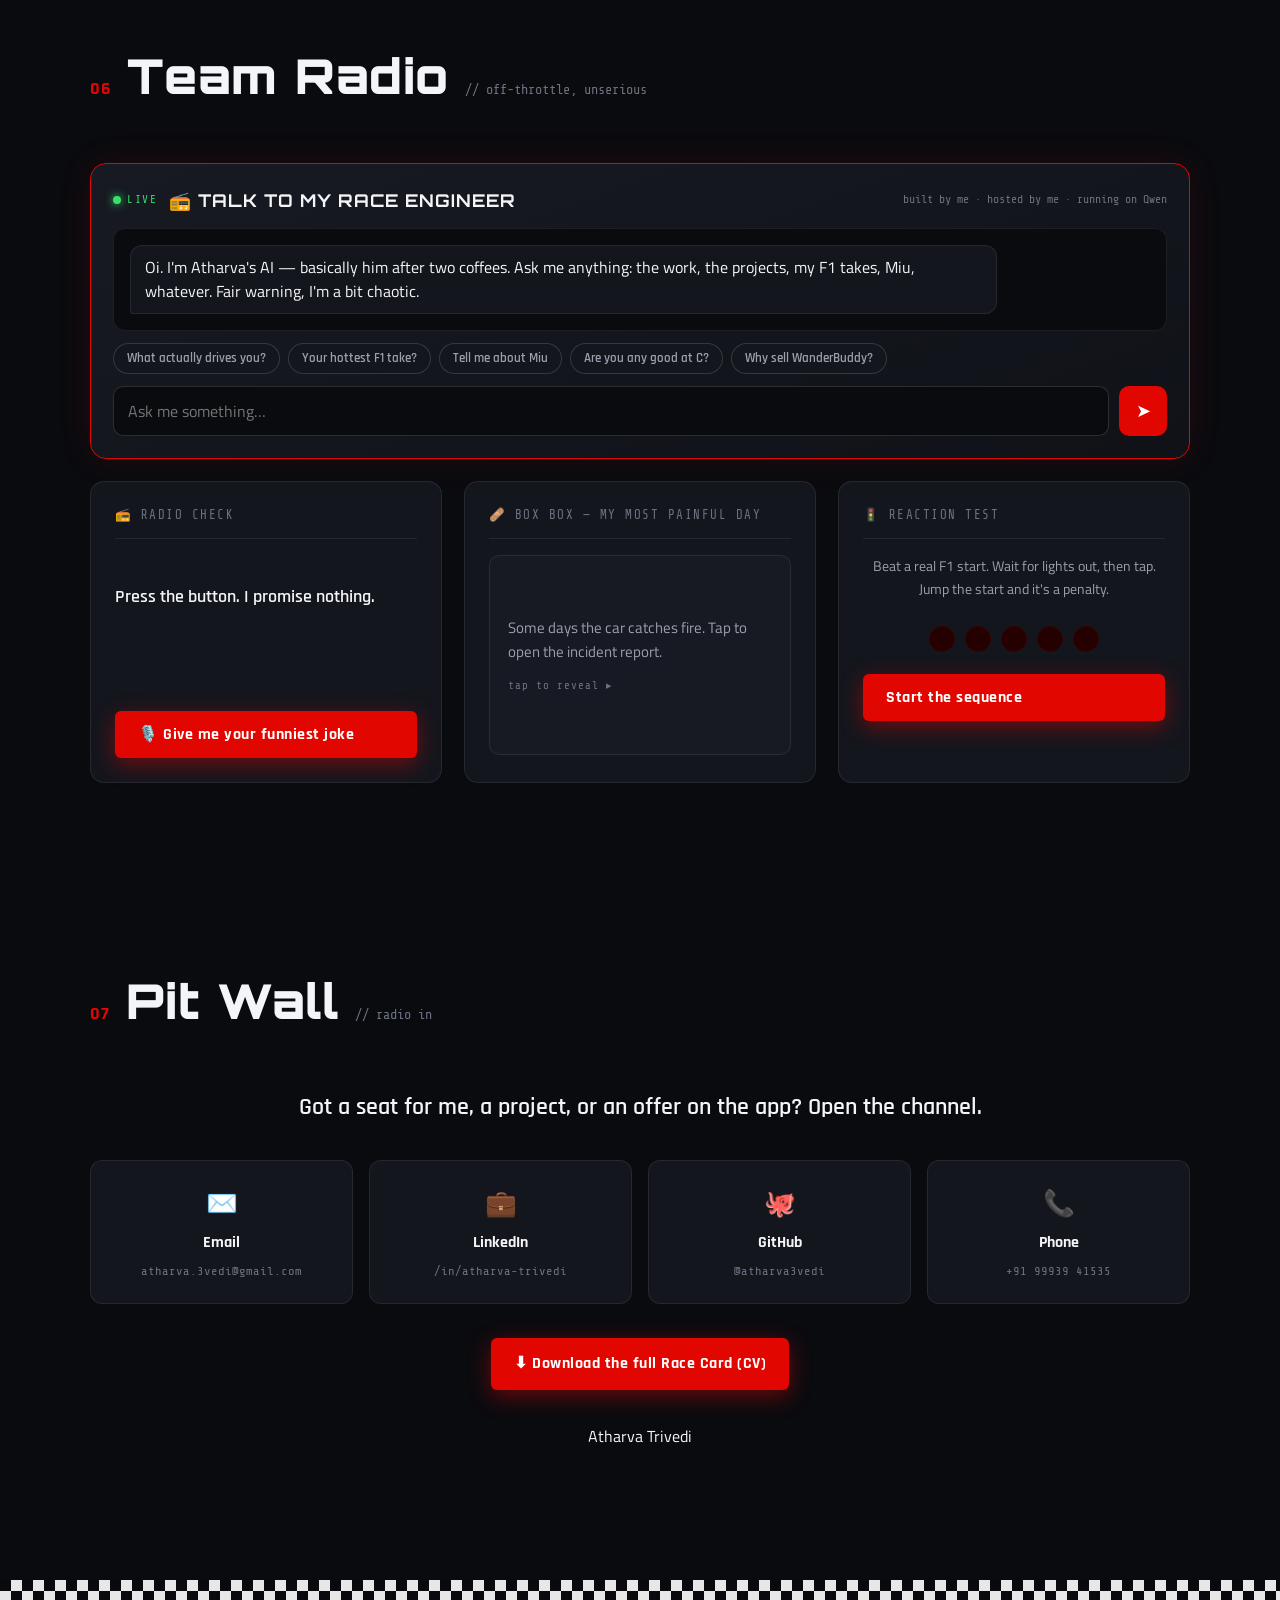
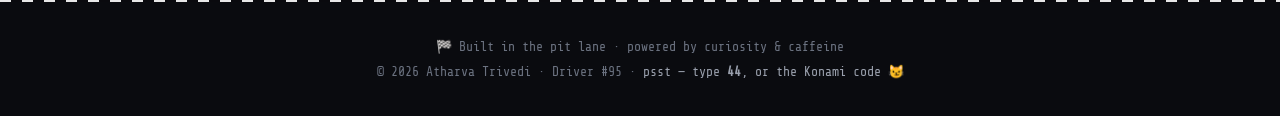
==== commit 13e5325a: "Update GlobalLogic/WanderBuddy resume content; add Ask-my-AI chat - GlobalLogic — Ericsson: replace " ====
--- a/index.html
+++ b/index.html
@@ -47,6 +47,7 @@
       <a href="#history">Race History</a>
       <a href="#podium">Podium</a>
       <a href="#garage">Garage</a>
+      <a href="#ask">Ask AI</a>
       <a href="#radio">Team Radio</a>
       <a href="#pitwall" class="nav-cta">Pit Wall</a>
     </nav>
@@ -254,10 +255,11 @@
           </p>
           <p>
             I've shipped production LLM agents and RAG pipelines, launched a full travel
-            app solo to the Play Store, and I'm now applying that to Ericsson's 5G RAN
-            program — implementing AI to the MAC layer (Layer 2) of the protocol stack
-            to optimise scheduling and resource allocation. I ramp into new technical
-            domains fast and turn that into measurable impact.
+            app solo to the App Store and Play Store, and I'm now applying that to
+            Ericsson's 5G RAN program — driving Layer 2 downlink test automation with
+            agentic AI tools and owning the Physical AI side of a robotics Centre of
+            Excellence. I ramp into new technical domains fast and turn that into
+            measurable impact.
           </p>
           <p>
             Off the clock I'm the kind of engineer who'd happily name a variable
@@ -349,9 +351,9 @@
             <p class="race-team">GlobalLogic — Ericsson 5G RAN Program</p>
             <p class="race-date">Aug 2025 — Present</p>
             <ul>
-              <li>Applied agentic AI + prompt engineering to prototype automation across RAN data pipelines — <strong>+40% delivery efficiency</strong>.</li>
-              <li>Build and maintain Java Spring Boot microservices &amp; REST APIs on a large-scale, multi-vendor 5G data platform under secure-coding standards.</li>
-              <li>Ramped from a non-telecom background to working fluency in RAN architecture within months.</li>
+              <li>Write and maintain test cases for new Layer 2 downlink code using agentic AI tools (Kiro, Claude), applying prompt engineering to <strong>accelerate coverage</strong> and cut manual test-writing effort.</li>
+              <li>Own the Physical AI side of a robotics Centre of Excellence — managing the robot SDK and driving hardware decisions from sourcing robots to defining what gets built.</li>
+              <li>Partner with distributed engineering and telecom domain teams to troubleshoot integration issues, ramping from a non-telecom background to working fluency in RAN architecture within weeks.</li>
             </ul>
           </div>
         </article>
@@ -491,15 +493,17 @@
               <p class="proj-tag">Production travel platform · sole engineer</p>
             </div>
             <p class="proj-desc">
-              Shipped a full travel app end-to-end — architecture to Play Store launch — with
-              real-time chat (Stream), voice/video calls (Agora), live location (Mapbox), an
-              AI itinerary planner, and visa-application workflows on a Firebase/Supabase backend.
+              Shipped a full travel app end-to-end as the sole engineer — design through App Store
+              and Play Store launch — with real-time chat (Stream), voice/video calls (Agora),
+              live location (Mapbox), a Groq-powered itinerary planner, and visa-application
+              workflows on a cloud-native Firebase/Supabase backend.
             </p>
             <div class="proj-stack">
               <span>Flutter</span><span>Firebase</span><span>Supabase</span><span>Stream</span><span>Agora</span><span>Mapbox</span>
             </div>
             <div class="proj-links">
               <a href="https://play.google.com/store/apps/details?id=com.wanderbuddy.wanderbuddy" class="plink" target="_blank" rel="noopener">▶ Play Store</a>
+              <a href="https://apps.apple.com/app/id6795848498" class="plink" target="_blank" rel="noopener">▶ App Store</a>
             </div>
           </article>
           <div class="podium-step"><span class="pod-place">1</span></div>
@@ -623,6 +627,29 @@
         <span class="sec-tag">// off-throttle, unserious</span>
       </div>
 
+      <!-- Ask my AI (Groq-powered, speaks in Atharva's voice) -->
+      <div class="ai-card reveal" id="ask">
+        <div class="ai-head">
+          <span class="ai-live"><span class="ai-dot"></span>LIVE</span>
+          <span class="ai-title">📻 TALK TO MY RACE ENGINEER</span>
+          <span class="ai-note">built by me · hosted by me · running on Qwen</span>
+        </div>
+        <div class="ai-log" id="aiLog">
+          <div class="ai-msg ai-bot">Oi. I'm Atharva's AI — basically him after two coffees. Ask me anything: the work, the projects, my F1 takes, Miu, whatever. Fair warning, I'm a bit chaotic.</div>
+        </div>
+        <div class="ai-chips" id="aiChips">
+          <button class="ai-chip" type="button">What actually drives you?</button>
+          <button class="ai-chip" type="button">Your hottest F1 take?</button>
+          <button class="ai-chip" type="button">Tell me about Miu</button>
+          <button class="ai-chip" type="button">Are you any good at C?</button>
+          <button class="ai-chip" type="button">Why sell WanderBuddy?</button>
+        </div>
+        <form class="ai-form" id="aiForm">
+          <input class="ai-input" id="aiInput" type="text" maxlength="500" autocomplete="off" placeholder="Ask me something…" aria-label="Ask Atharva's AI" />
+          <button class="ai-send" id="aiSend" type="submit" aria-label="Send">➤</button>
+        </form>
+      </div>
+
       <div class="radio-grid">
         <!-- Joke box -->
         <div class="radio-card jokebox reveal">
@@ -695,6 +722,12 @@
           </a>
         </div>
         <a href="assets/atharva_trivedi_resume.pdf" class="btn btn-primary pw-cv" download="Atharva_Trivedi_Resume.pdf">⬇ Download the full Race Card (CV)</a>
+
+        <div class="pw-badge">
+          <div class="badge-base LI-profile-badge" data-locale="en_US" data-size="medium" data-theme="dark" data-type="VERTICAL" data-vanity="atharva-trivedi" data-version="v1">
+            <a class="badge-base__link LI-simple-link" href="https://www.linkedin.com/in/atharva-trivedi?trk=profile-badge" target="_blank" rel="noopener">Atharva Trivedi</a>
+          </div>
+        </div>
       </div>
     </section>
   </main>
@@ -714,5 +747,6 @@
   </div>
 
   <script src="script.js"></script>
+  <script src="https://platform.linkedin.com/badges/js/profile.js" async defer type="text/javascript"></script>
 </body>
 </html>
--- a/styles.css
+++ b/styles.css
@@ -569,6 +569,50 @@
 /* =========================================================
    TEAM RADIO / FUN
    ========================================================= */
+/* ===== Ask my AI ===== */
+.ai-card {
+  background: linear-gradient(160deg, var(--carbon-3), var(--carbon-2));
+  border: 1px solid var(--accent); border-radius: 16px; padding: 22px;
+  margin-bottom: 22px; box-shadow: 0 0 34px rgba(225, 6, 0, 0.10);
+}
+.ai-head { display: flex; align-items: center; gap: 12px; flex-wrap: wrap; margin-bottom: 14px; }
+.ai-live { display: inline-flex; align-items: center; gap: 6px; font-family: var(--mono); font-size: 0.7rem; letter-spacing: 1.5px; color: #38e06a; }
+.ai-dot { width: 8px; height: 8px; border-radius: 50%; background: #38e06a; box-shadow: 0 0 8px #38e06a; animation: aipulse 1.4s ease-in-out infinite; }
+@keyframes aipulse { 0%, 100% { opacity: 1; } 50% { opacity: 0.3; } }
+.ai-title { font-family: var(--display); font-weight: 700; font-size: 1.1rem; letter-spacing: 1px; }
+.ai-note { font-family: var(--mono); font-size: 0.72rem; color: var(--muted-2); margin-left: auto; }
+.ai-log {
+  background: var(--carbon); border: 1px solid var(--line); border-radius: 12px;
+  padding: 16px; max-height: 360px; overflow-y: auto; display: flex; flex-direction: column; gap: 12px;
+}
+.ai-msg { max-width: 85%; padding: 10px 14px; border-radius: 12px; font-size: 0.98rem; line-height: 1.5; white-space: pre-wrap; word-wrap: break-word; }
+.ai-bot { align-self: flex-start; background: var(--panel); border: 1px solid var(--line); border-bottom-left-radius: 3px; }
+.ai-user { align-self: flex-end; background: var(--accent); color: var(--on-accent); border-bottom-right-radius: 3px; }
+.ai-typing { align-self: flex-start; display: inline-flex; gap: 4px; padding: 12px 14px; }
+.ai-typing span { width: 7px; height: 7px; border-radius: 50%; background: var(--muted); animation: aitype 1s infinite; }
+.ai-typing span:nth-child(2) { animation-delay: 0.15s; }
+.ai-typing span:nth-child(3) { animation-delay: 0.30s; }
+@keyframes aitype { 0%, 60%, 100% { transform: translateY(0); opacity: 0.4; } 30% { transform: translateY(-4px); opacity: 1; } }
+.ai-chips { display: flex; flex-wrap: wrap; gap: 8px; margin: 12px 0; }
+.ai-chip {
+  font-family: var(--head); font-weight: 600; font-size: 0.82rem; cursor: pointer;
+  background: var(--panel); border: 1px solid var(--line-2); color: var(--muted); border-radius: 18px; padding: 6px 13px;
+  transition: border-color 0.2s, color 0.2s;
+}
+.ai-chip:hover { border-color: var(--accent); color: var(--text); }
+.ai-form { display: flex; gap: 10px; }
+.ai-input {
+  flex: 1; min-width: 0; background: var(--carbon); border: 1px solid var(--line-2); border-radius: 10px;
+  padding: 12px 14px; color: var(--text); font-family: var(--body); font-size: 1rem;
+}
+.ai-input:focus { outline: none; border-color: var(--accent); }
+.ai-send {
+  width: 48px; border: 0; border-radius: 10px; background: var(--accent); color: var(--on-accent);
+  font-size: 1.1rem; cursor: pointer; transition: transform 0.15s;
+}
+.ai-send:hover { transform: translateY(-2px); }
+.ai-send:disabled { opacity: 0.5; cursor: default; transform: none; }
+
 .radio-grid { display: grid; grid-template-columns: repeat(3, 1fr); gap: 22px; }
 .radio-card {
   background: var(--panel); border: 1px solid var(--line); border-radius: 14px; padding: 24px;
@@ -625,6 +669,8 @@
 .pw-t { font-family: var(--head); font-weight: 700; }
 .pw-v { font-family: var(--mono); font-size: 0.76rem; color: var(--muted-2); word-break: break-all; }
 .pw-cv { margin: 0 auto; }
+.pw-badge { display: flex; justify-content: center; margin-top: 34px; }
+.pw-badge .badge-base { border-radius: 12px; overflow: hidden; }
 
 /* =========================================================
    FOOTER
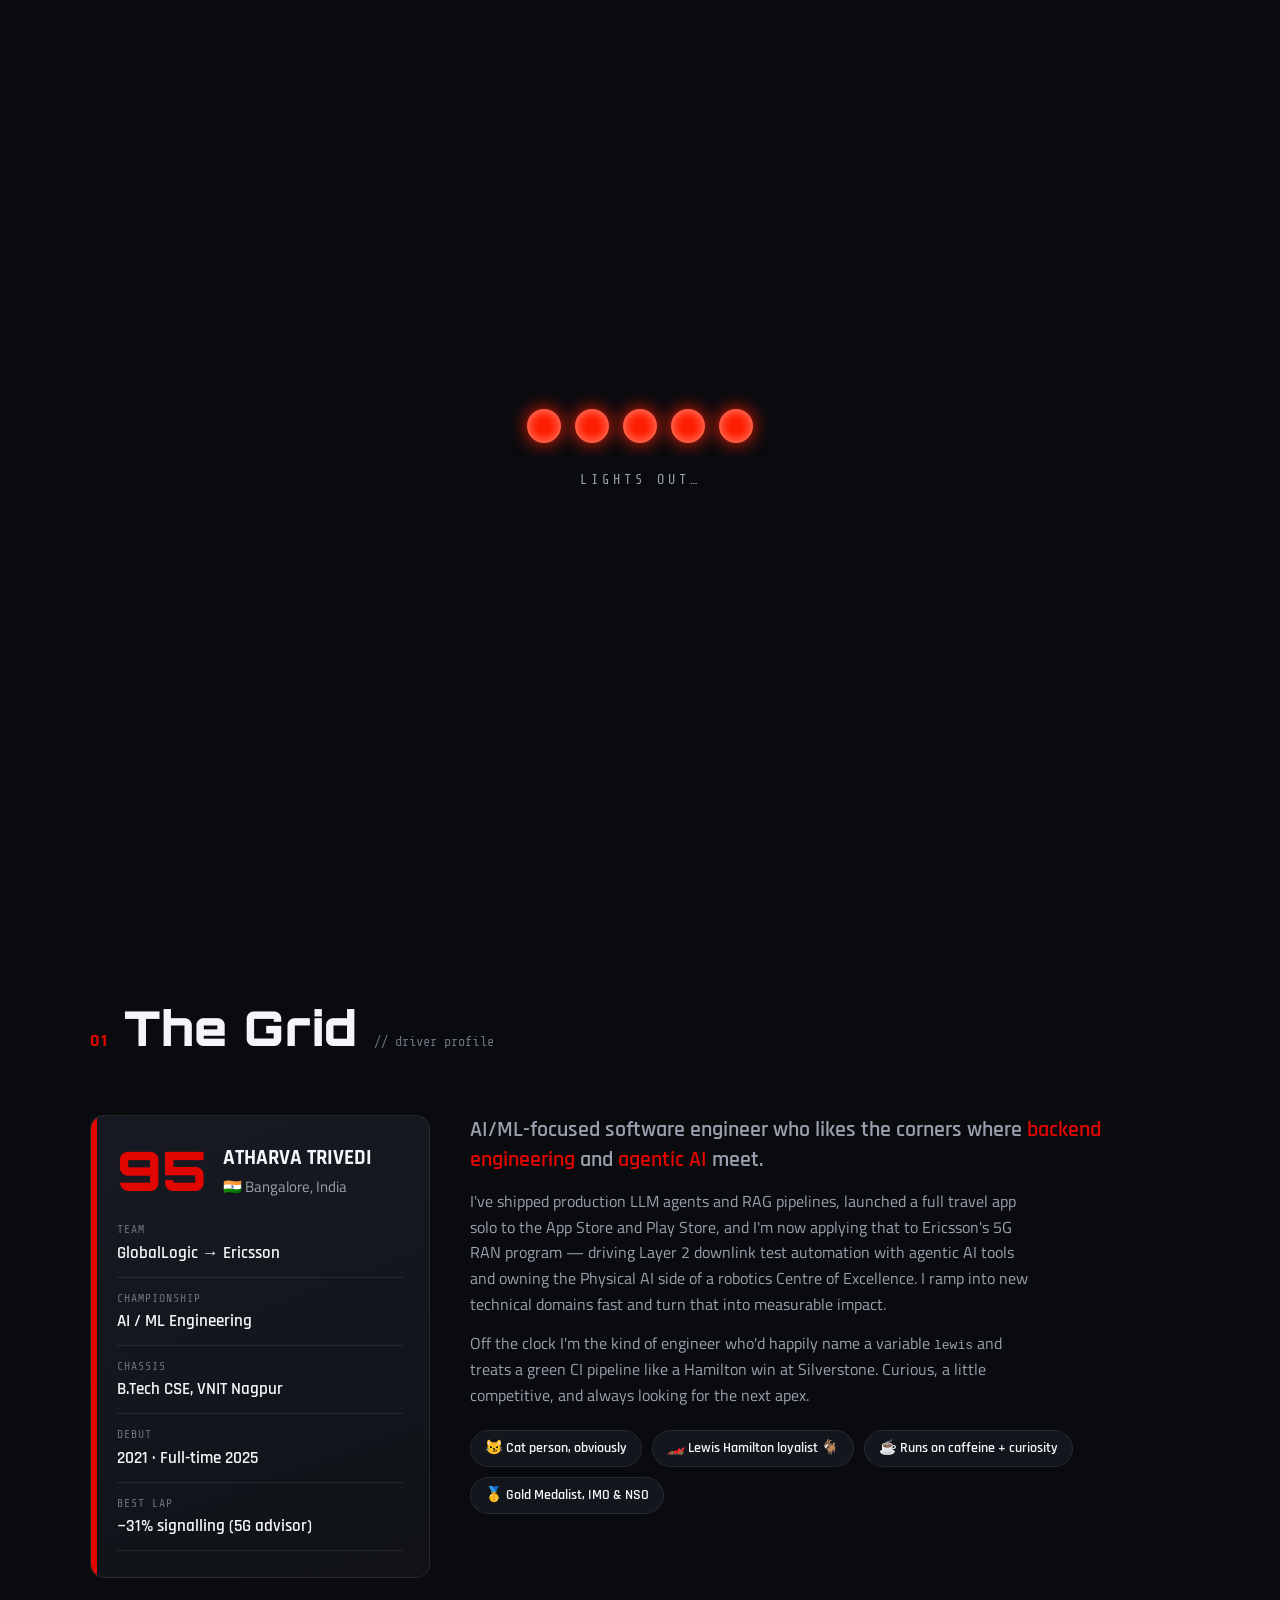
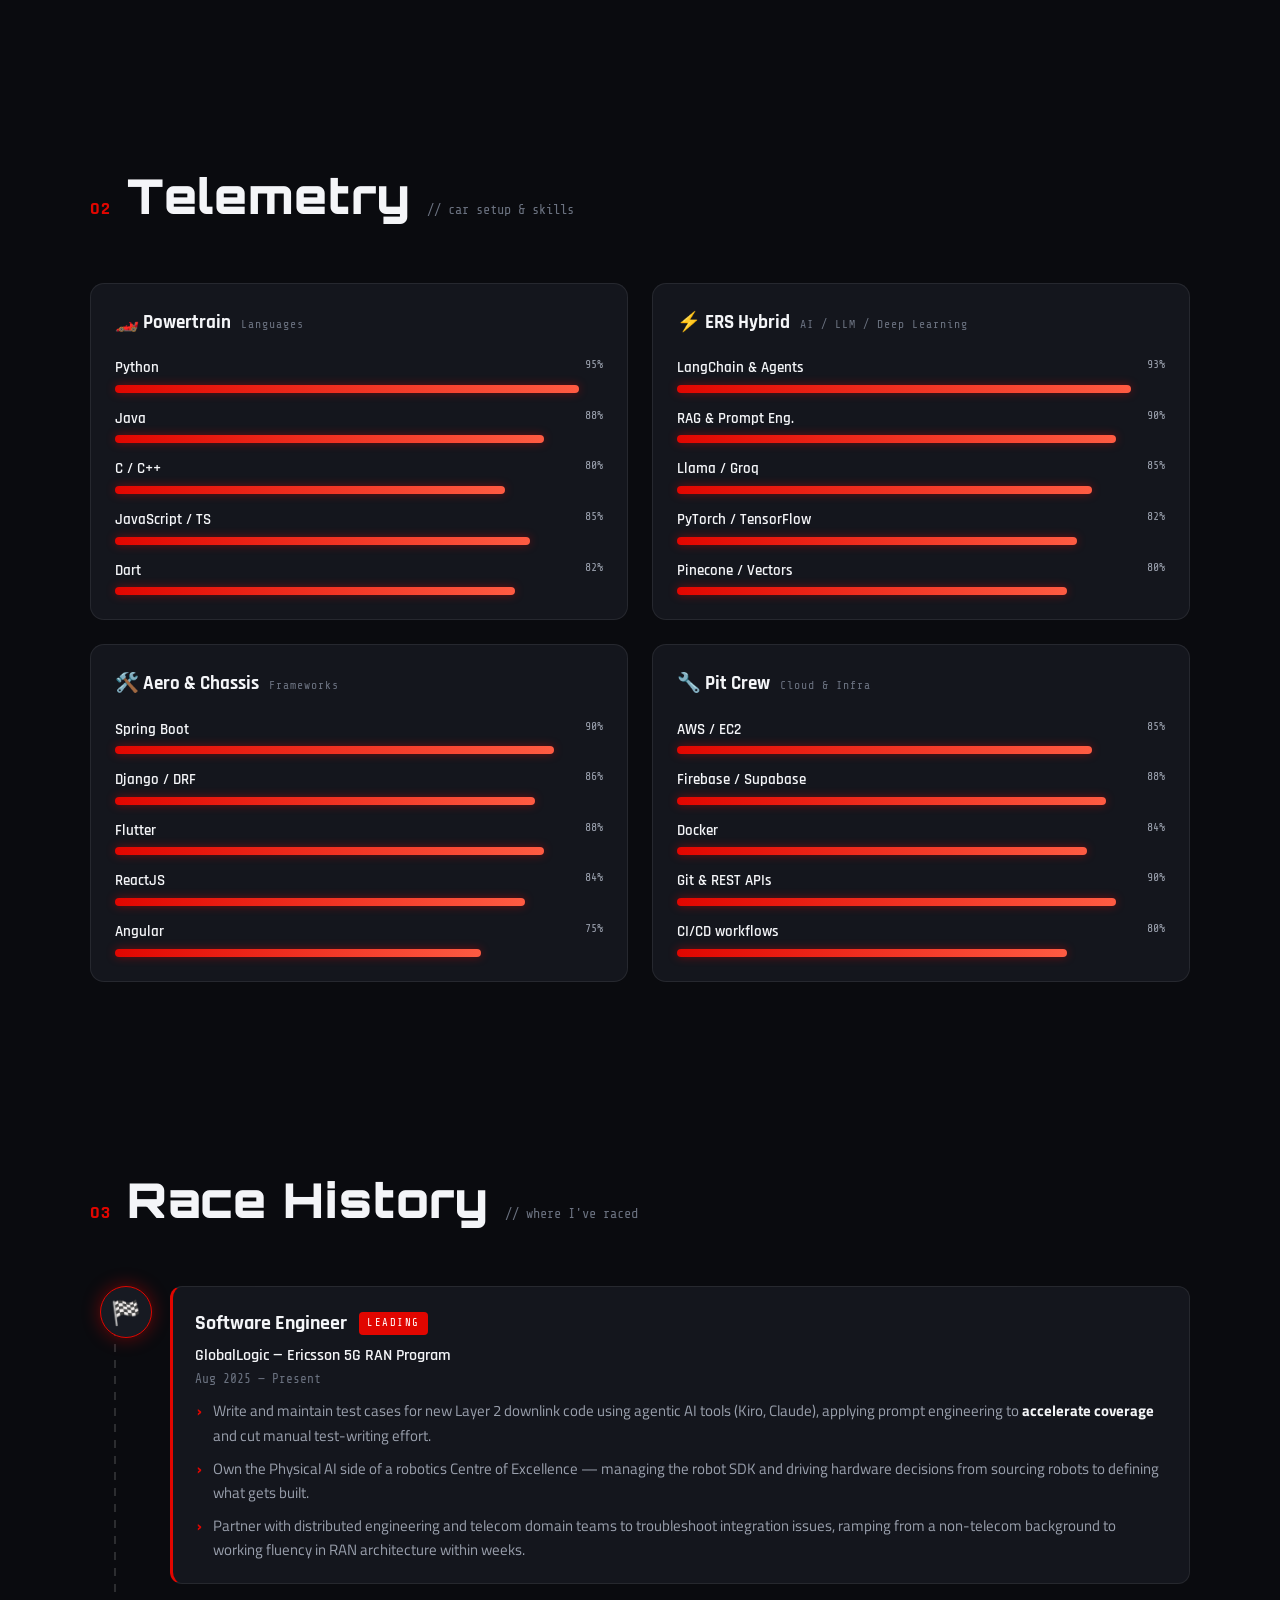
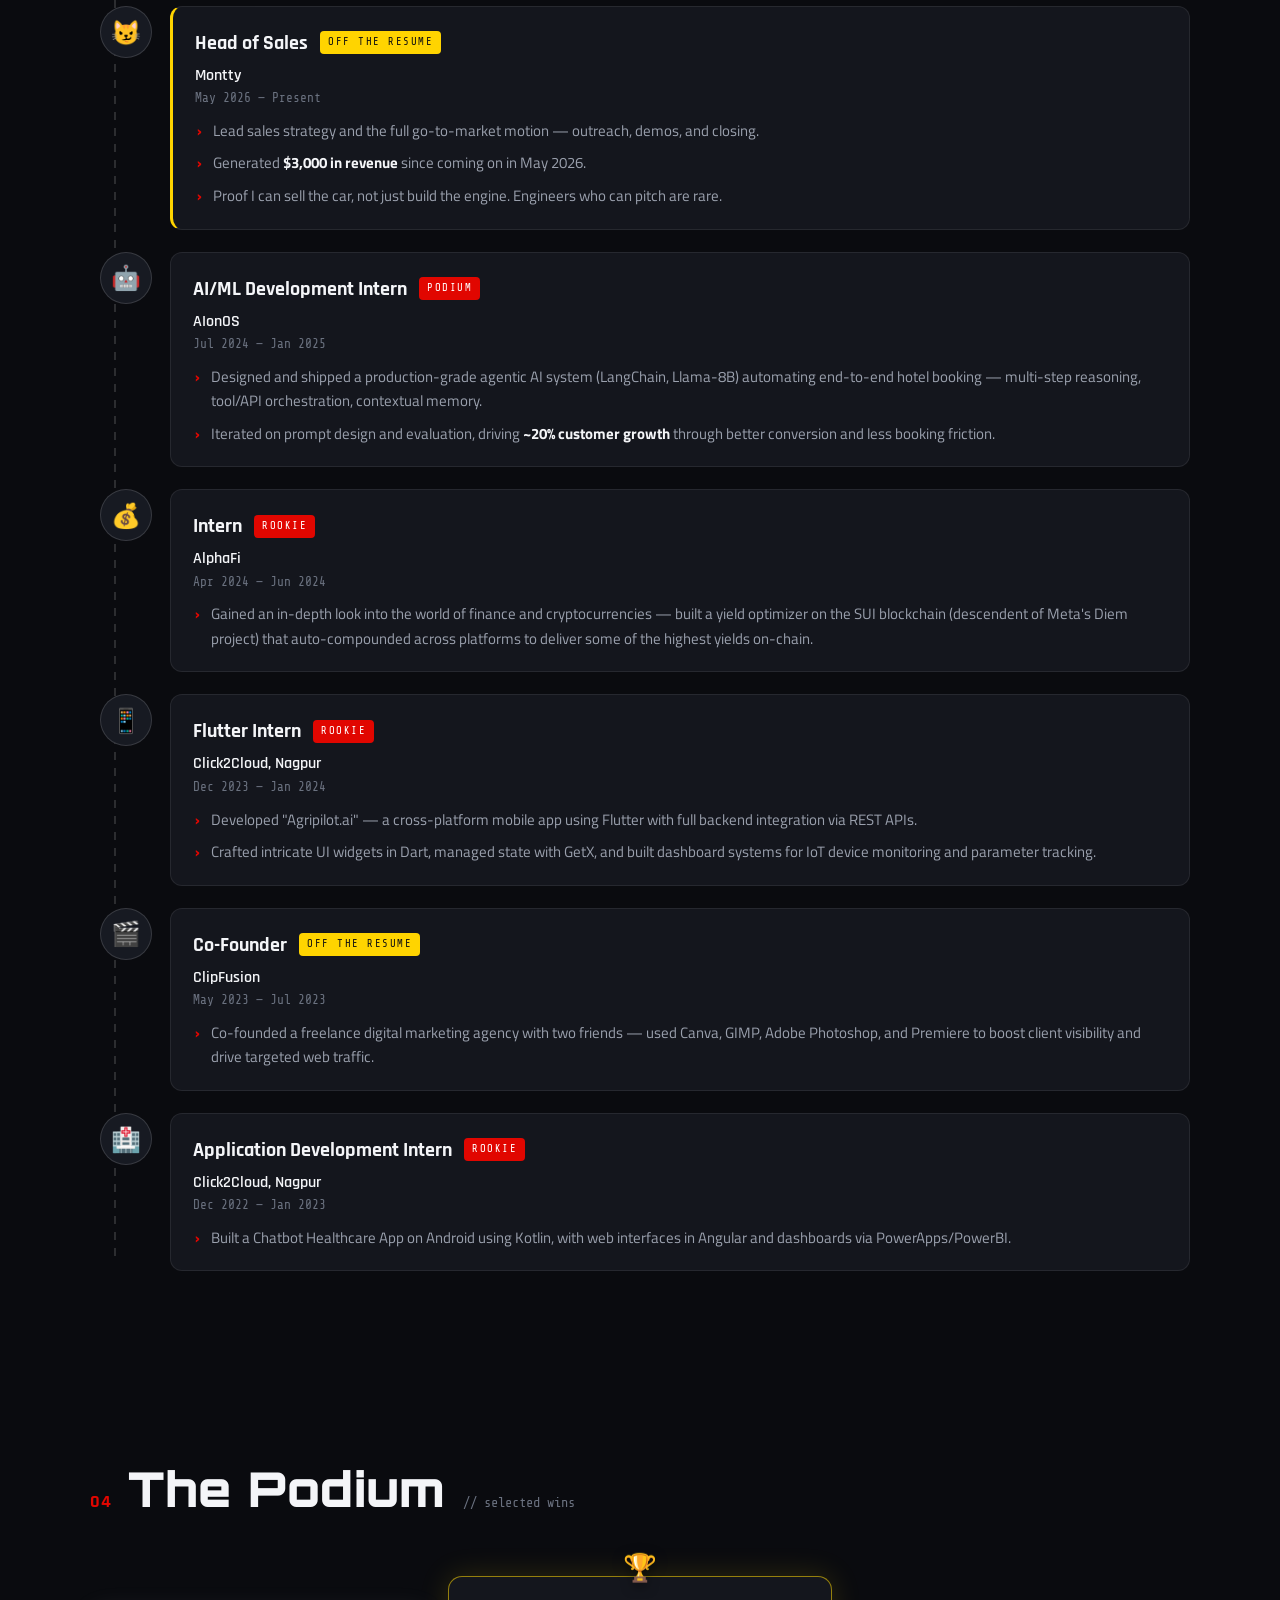
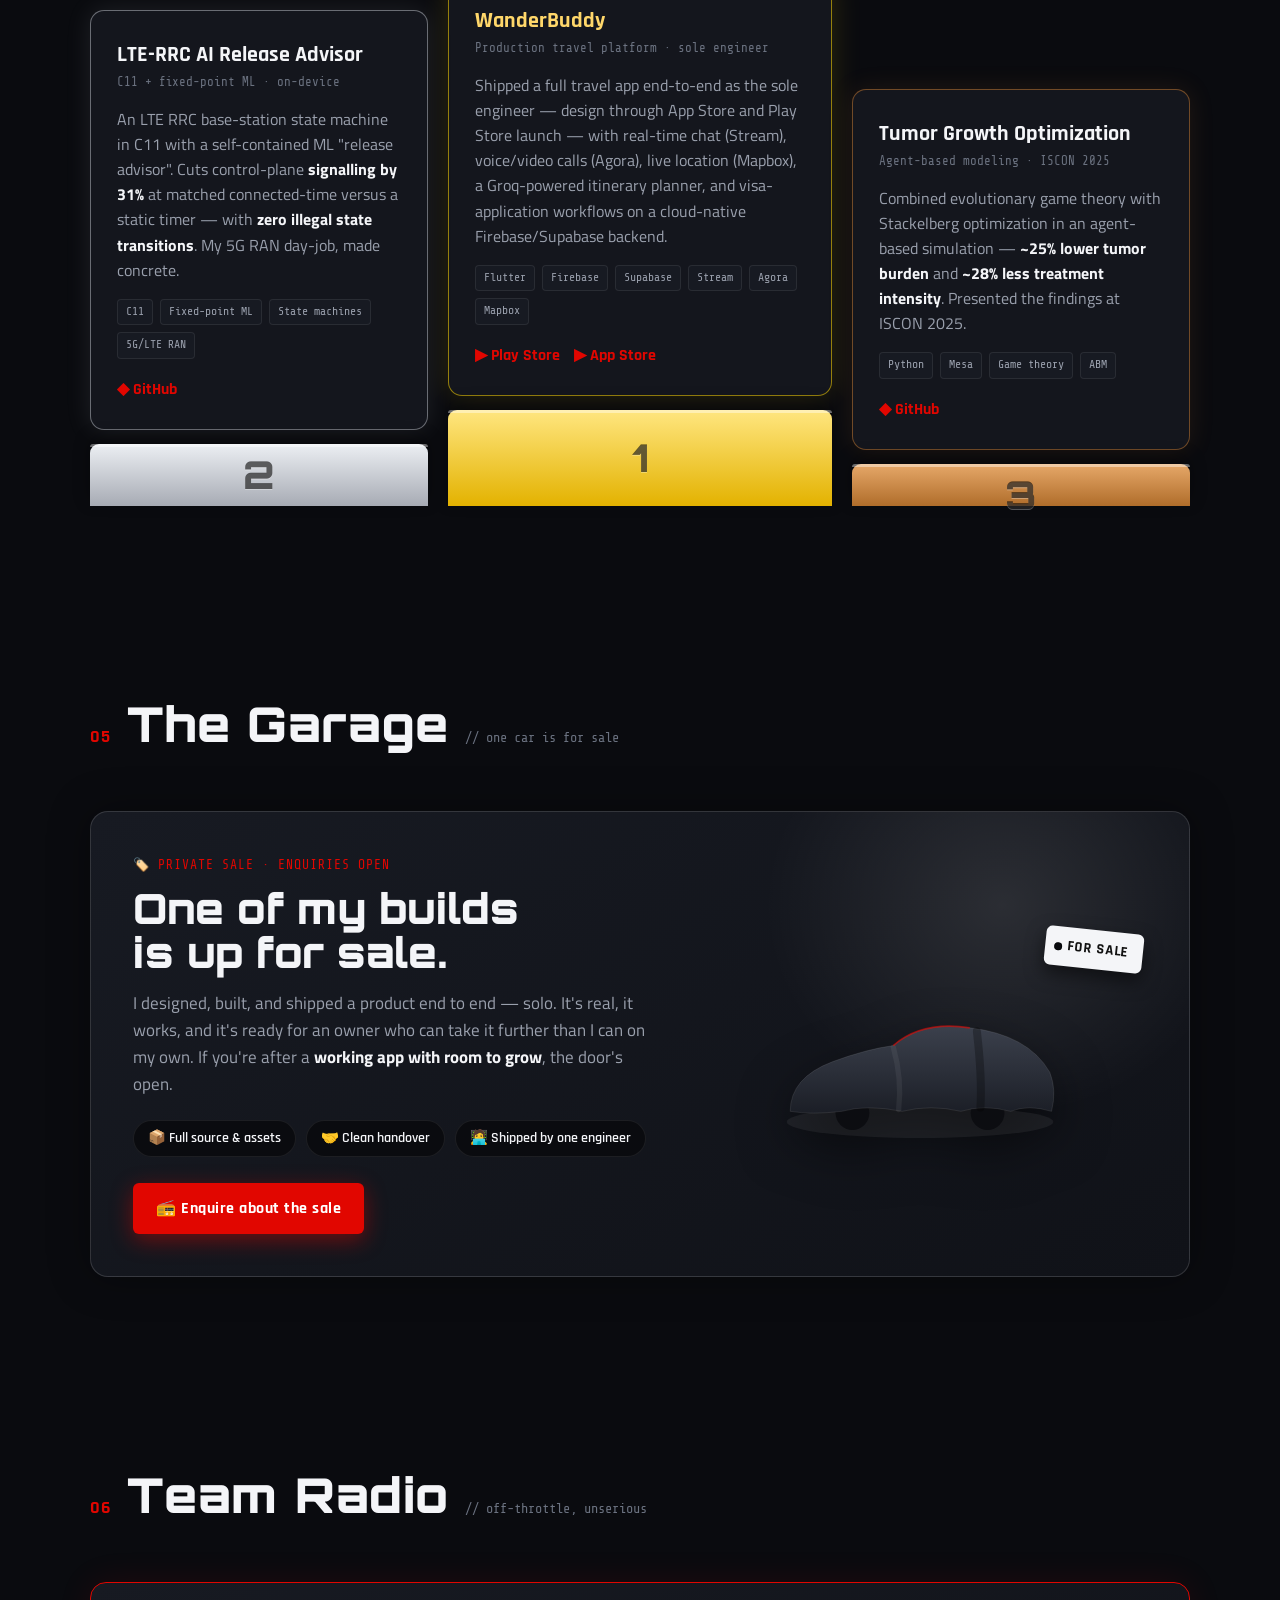
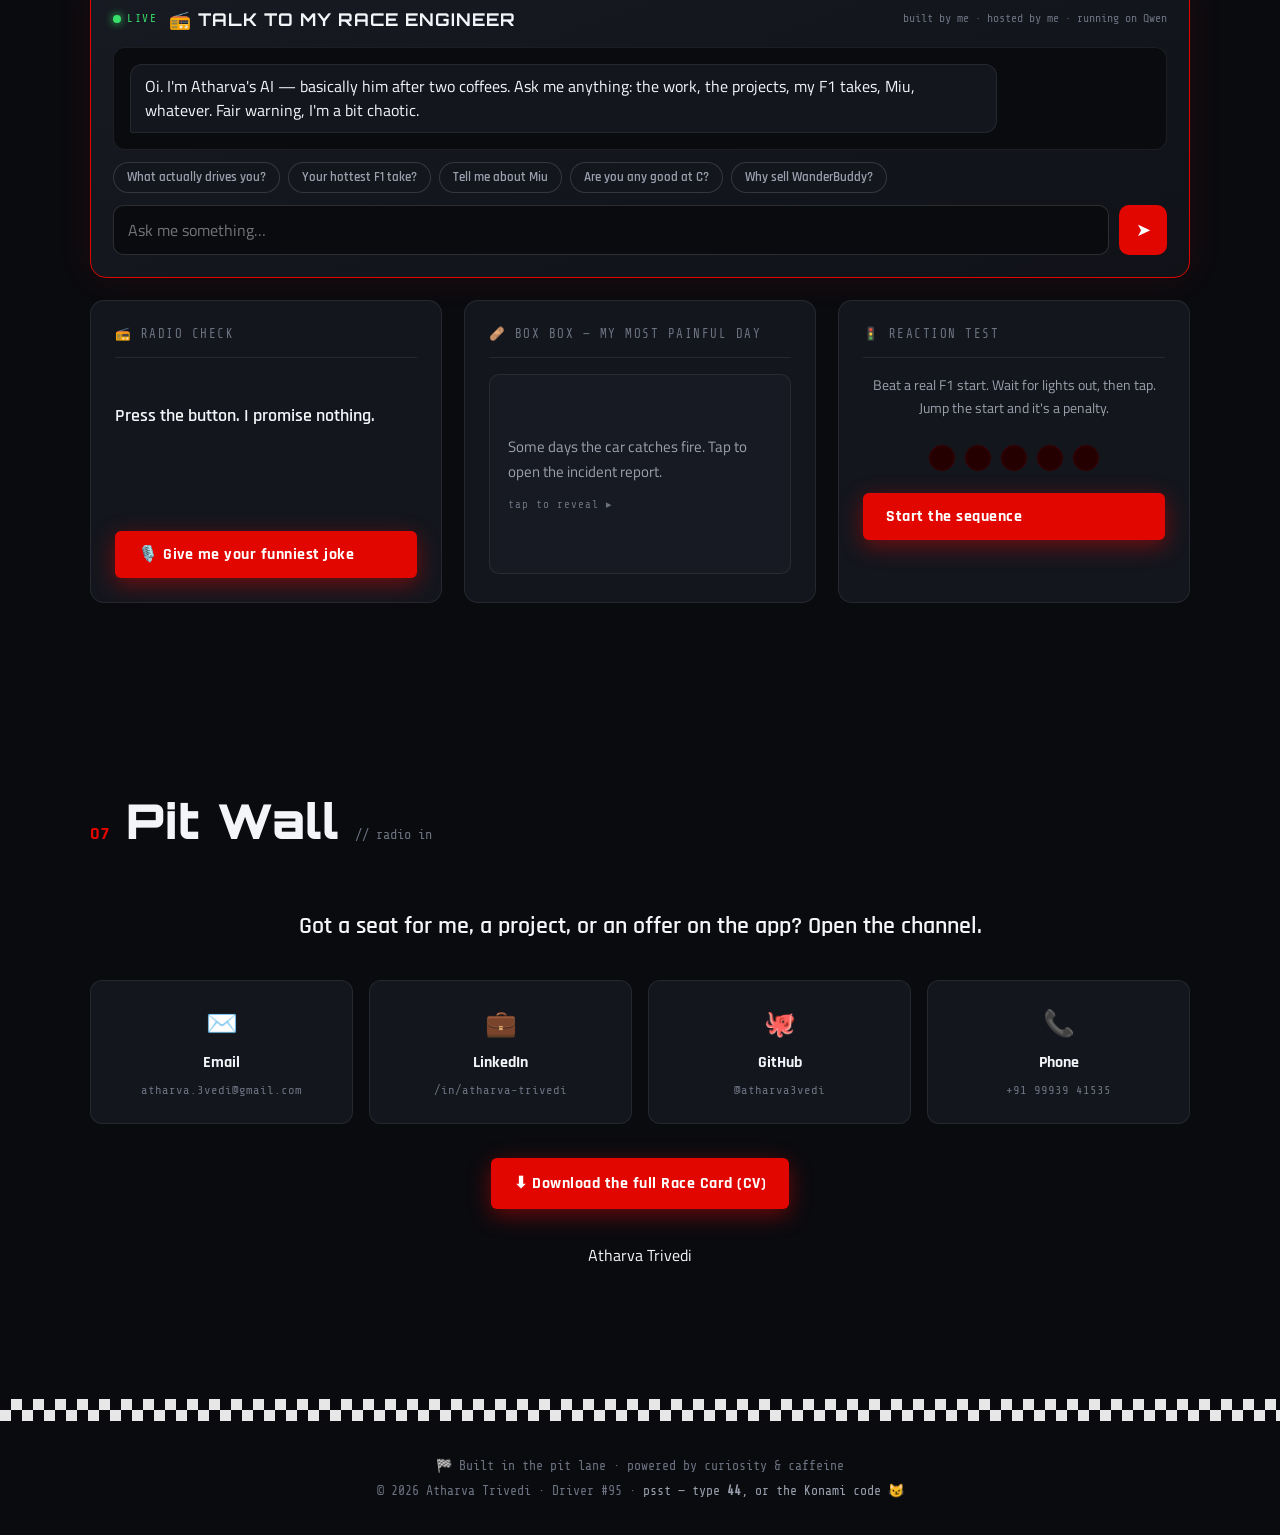
==== commit e5410dc7: "Remove duplicate Click2Cloud Flutter Intern entry" ====
--- a/index.html
+++ b/index.html
@@ -389,22 +389,6 @@
             <ul>
               <li>Designed and shipped a production-grade agentic AI system (LangChain, Llama-8B) automating end-to-end hotel booking — multi-step reasoning, tool/API orchestration, contextual memory.</li>
               <li>Iterated on prompt design and evaluation, driving <strong>~20% customer growth</strong> through better conversion and less booking friction.</li>
-            </ul>
-          </div>
-        </article>
-
-        <!-- Click2Cloud -->
-        <article class="race reveal">
-          <div class="race-flag">📱</div>
-          <div class="race-body">
-            <div class="race-top">
-              <h3>Flutter Intern</h3>
-              <span class="race-pos">ROOKIE</span>
-            </div>
-            <p class="race-team">Click2Cloud</p>
-            <p class="race-date">Dec 2022 — Jan 2023</p>
-            <ul>
-              <li>Built cross-platform Flutter features, integrated REST APIs, and implemented GetX state management for production app workflows.</li>
             </ul>
           </div>
         </article>
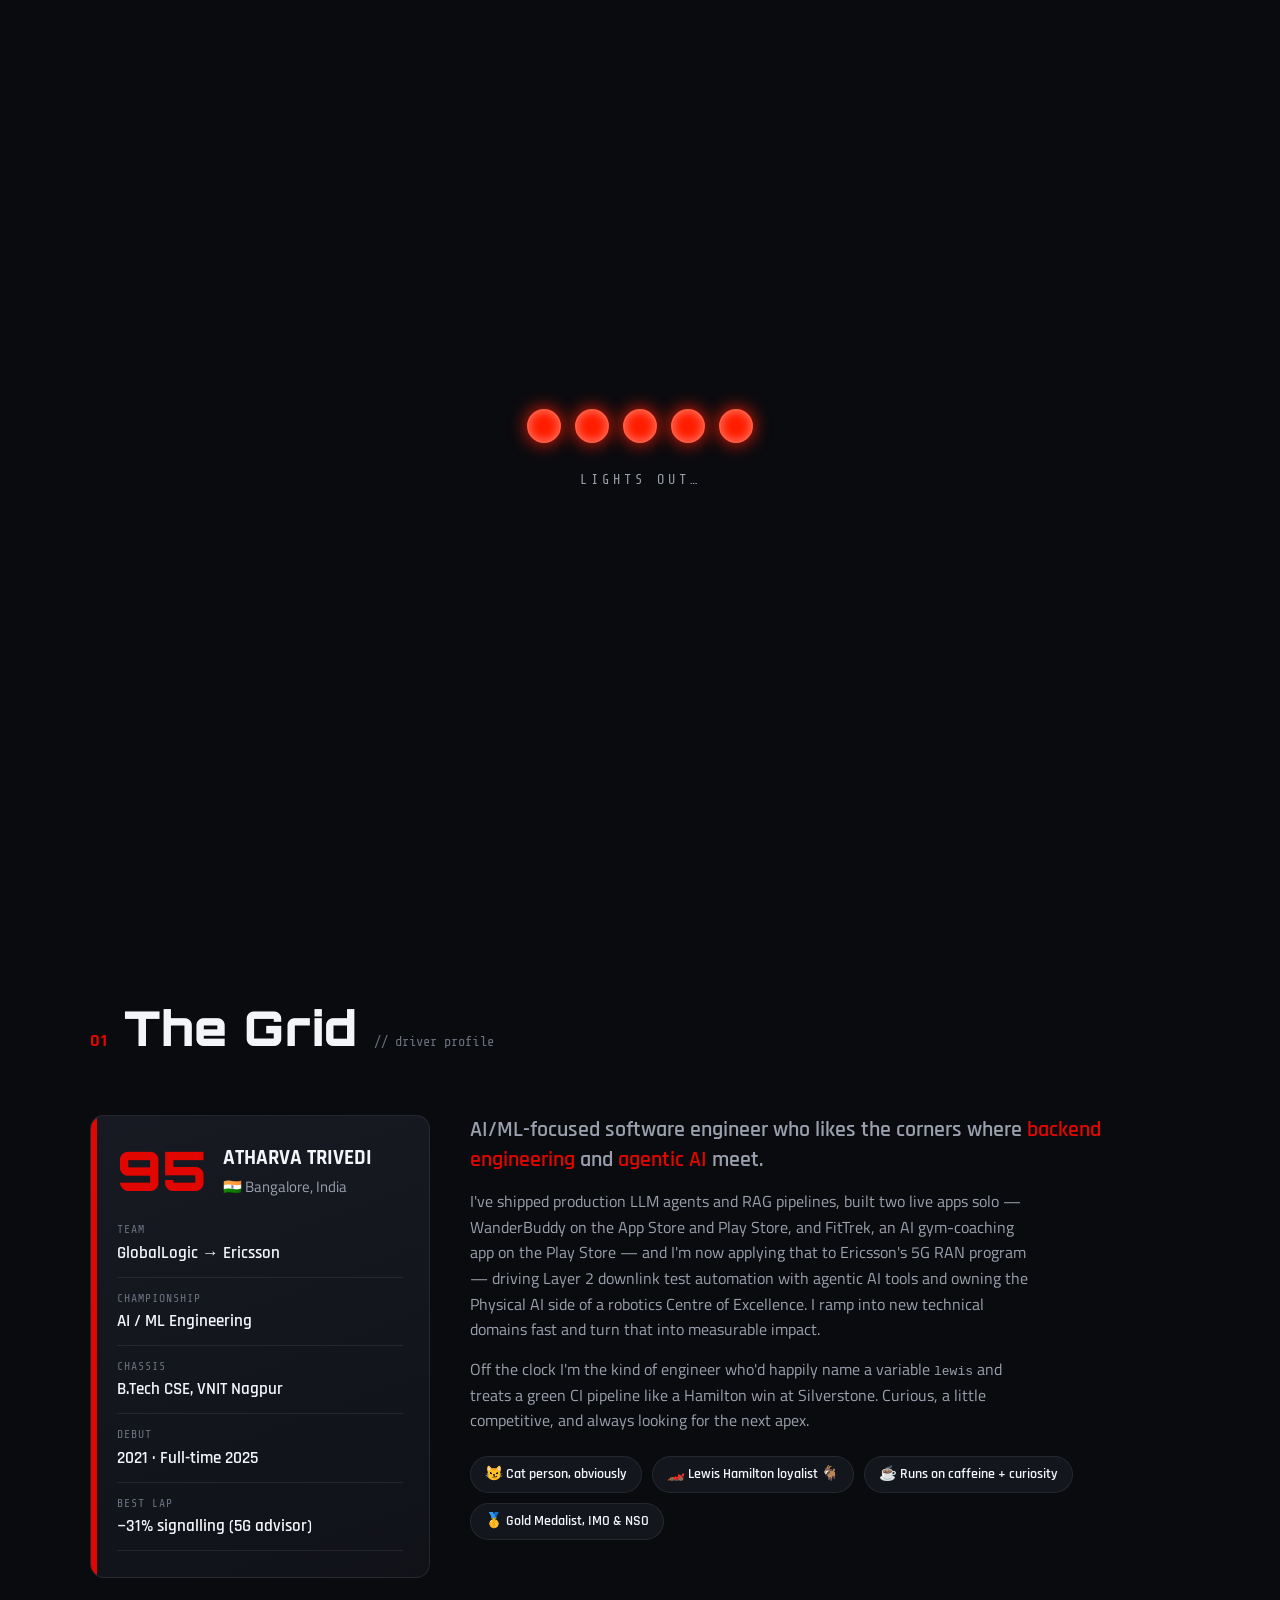
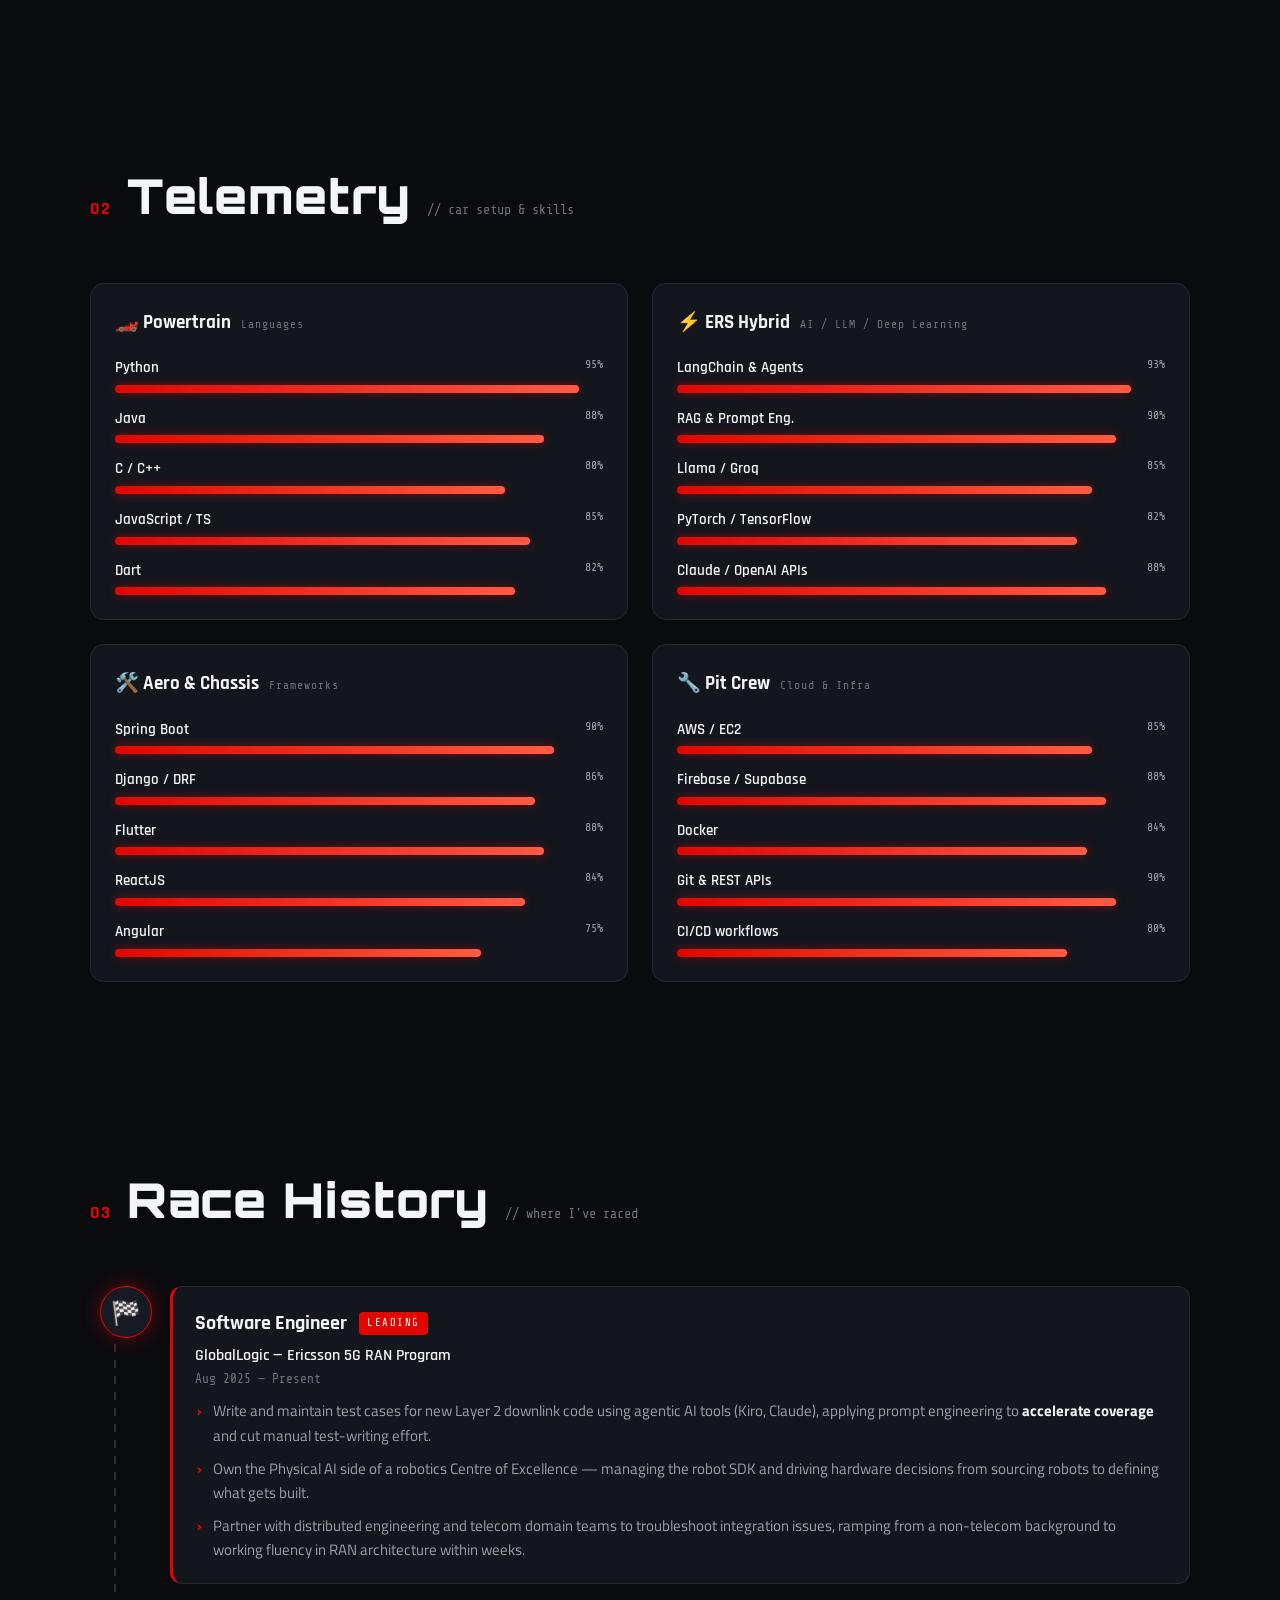
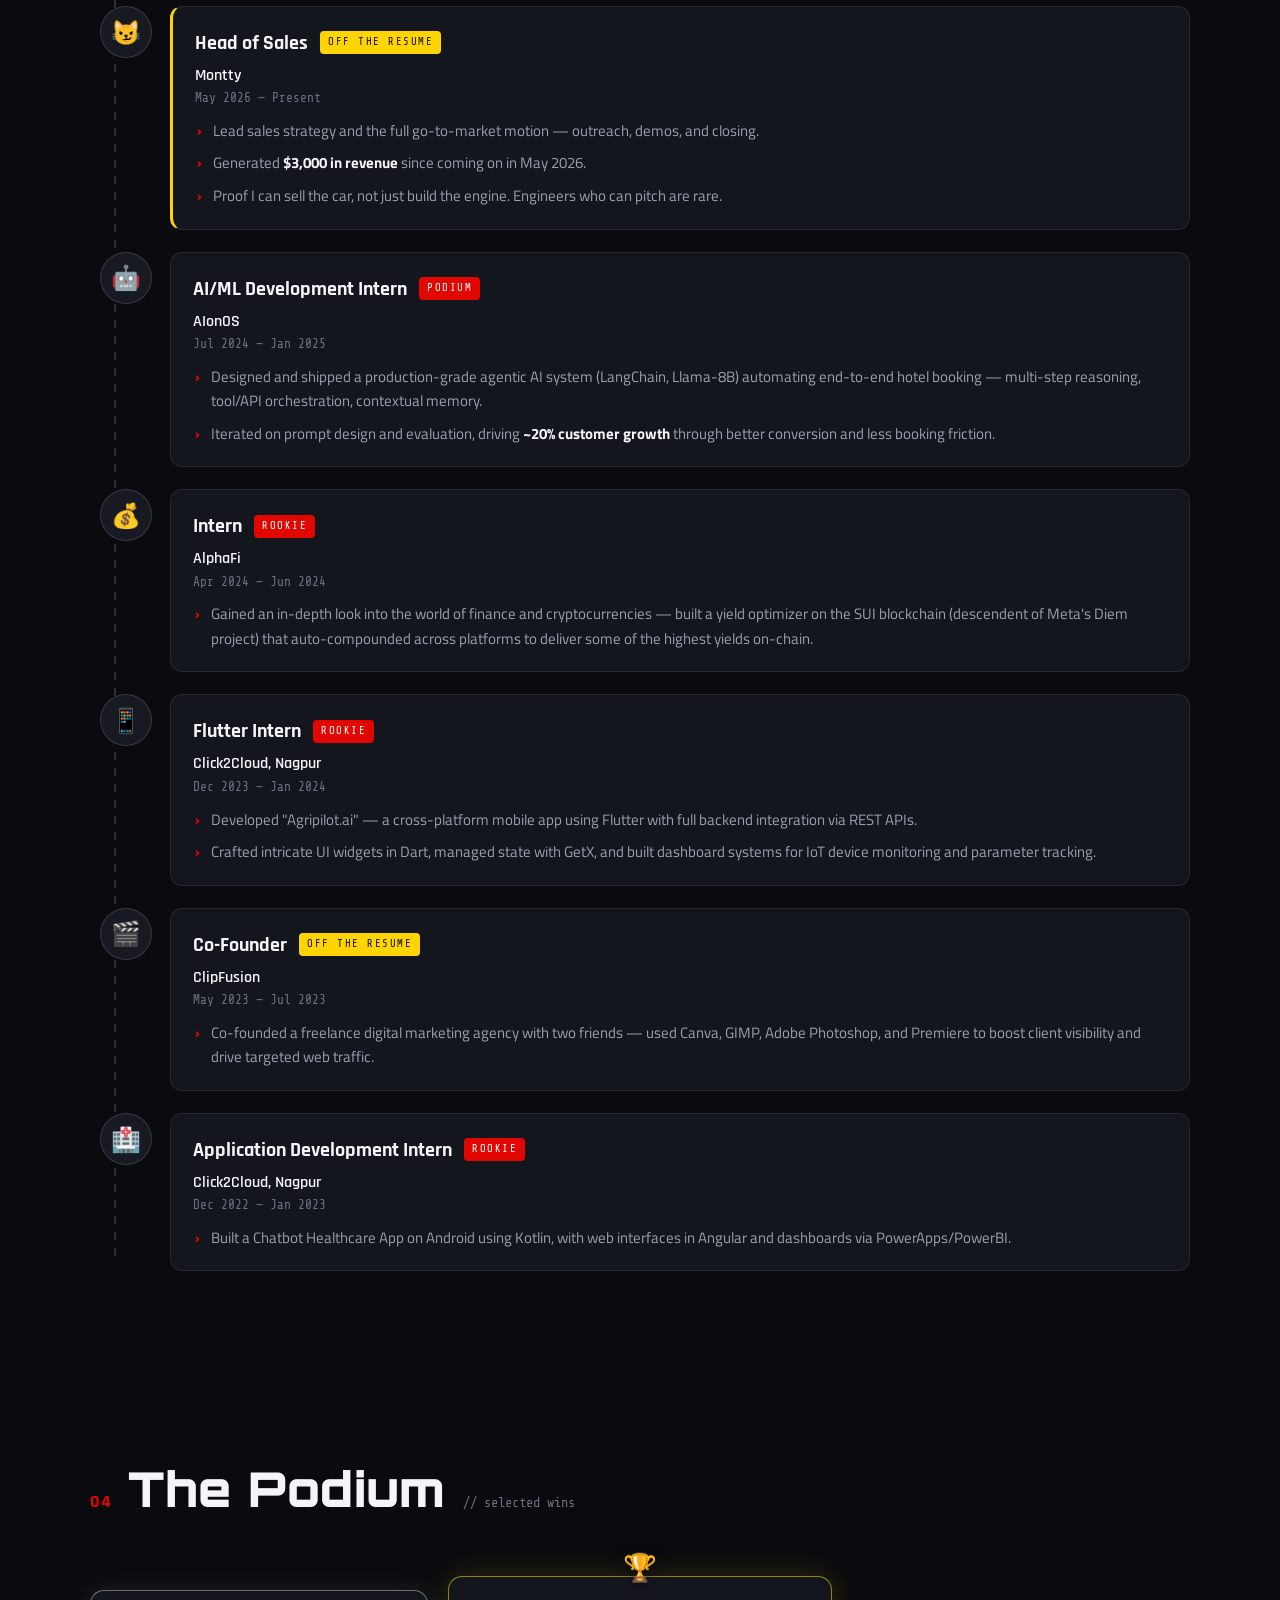
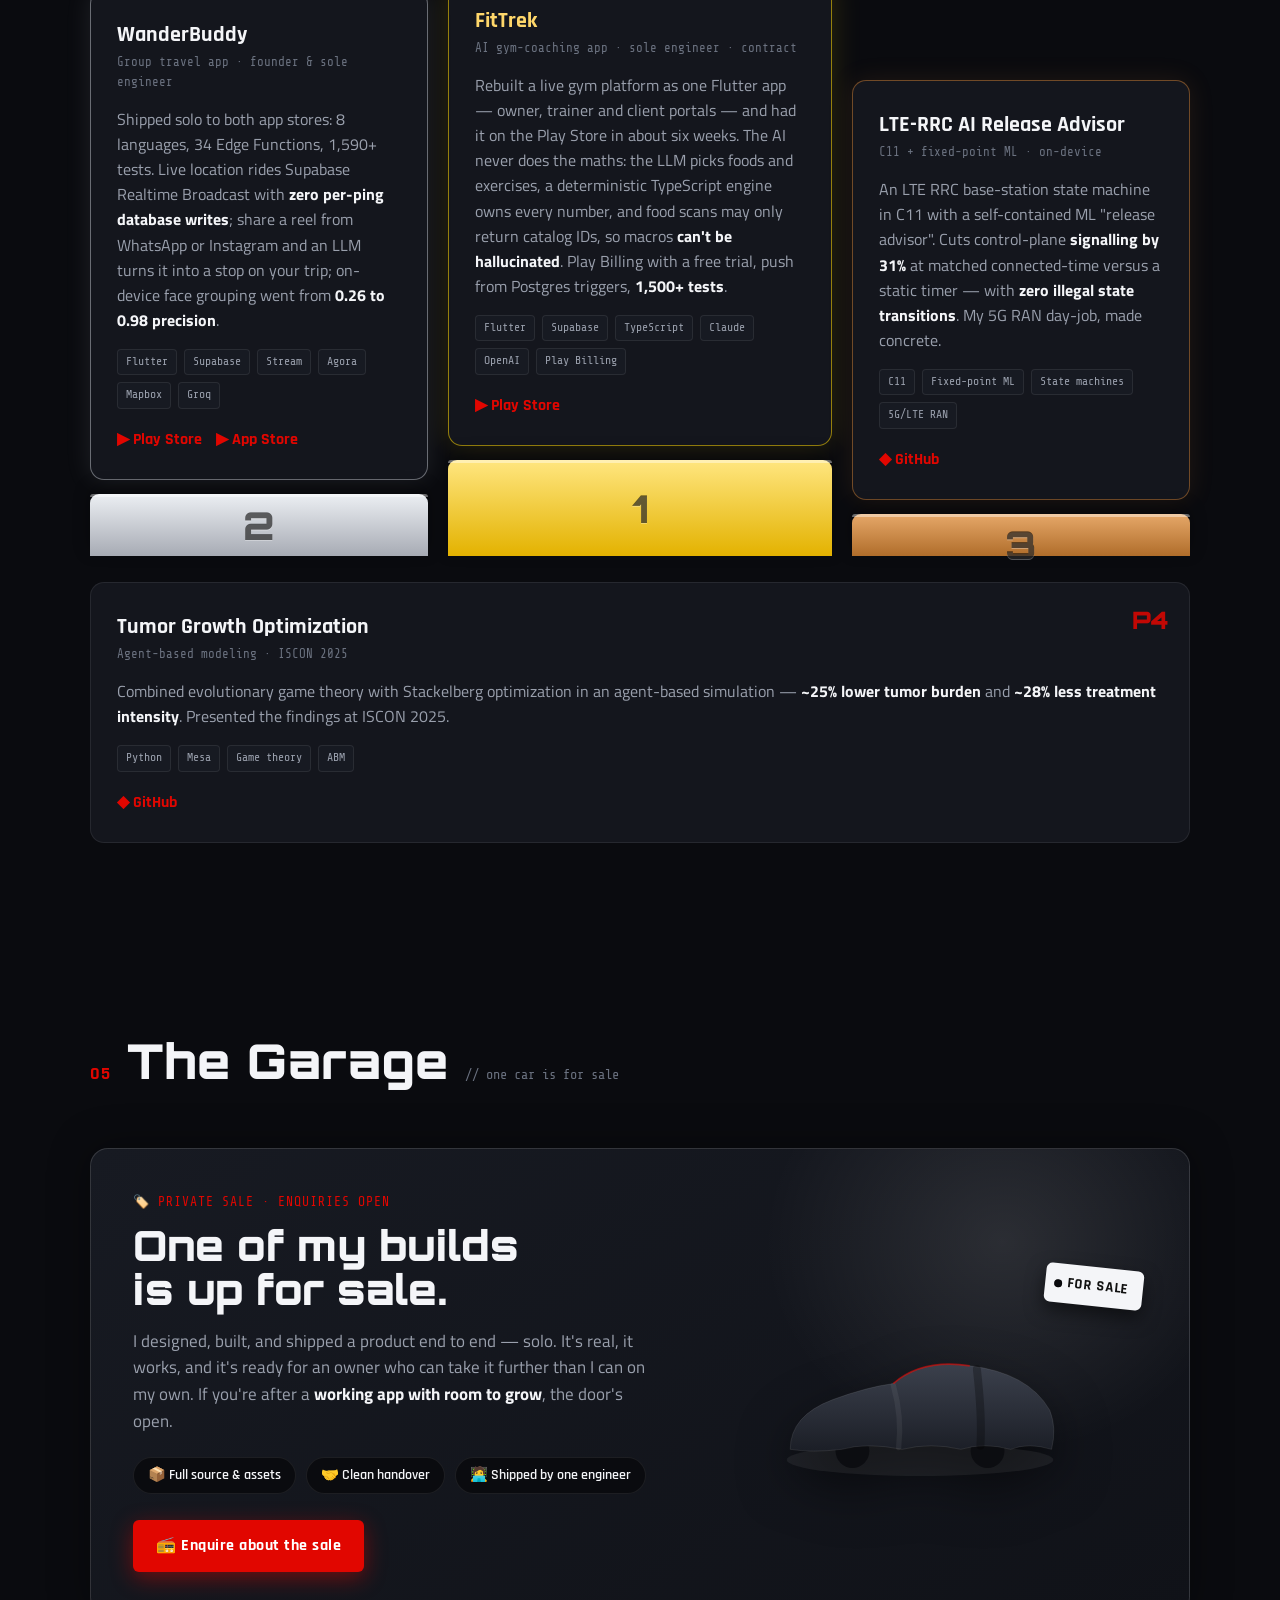
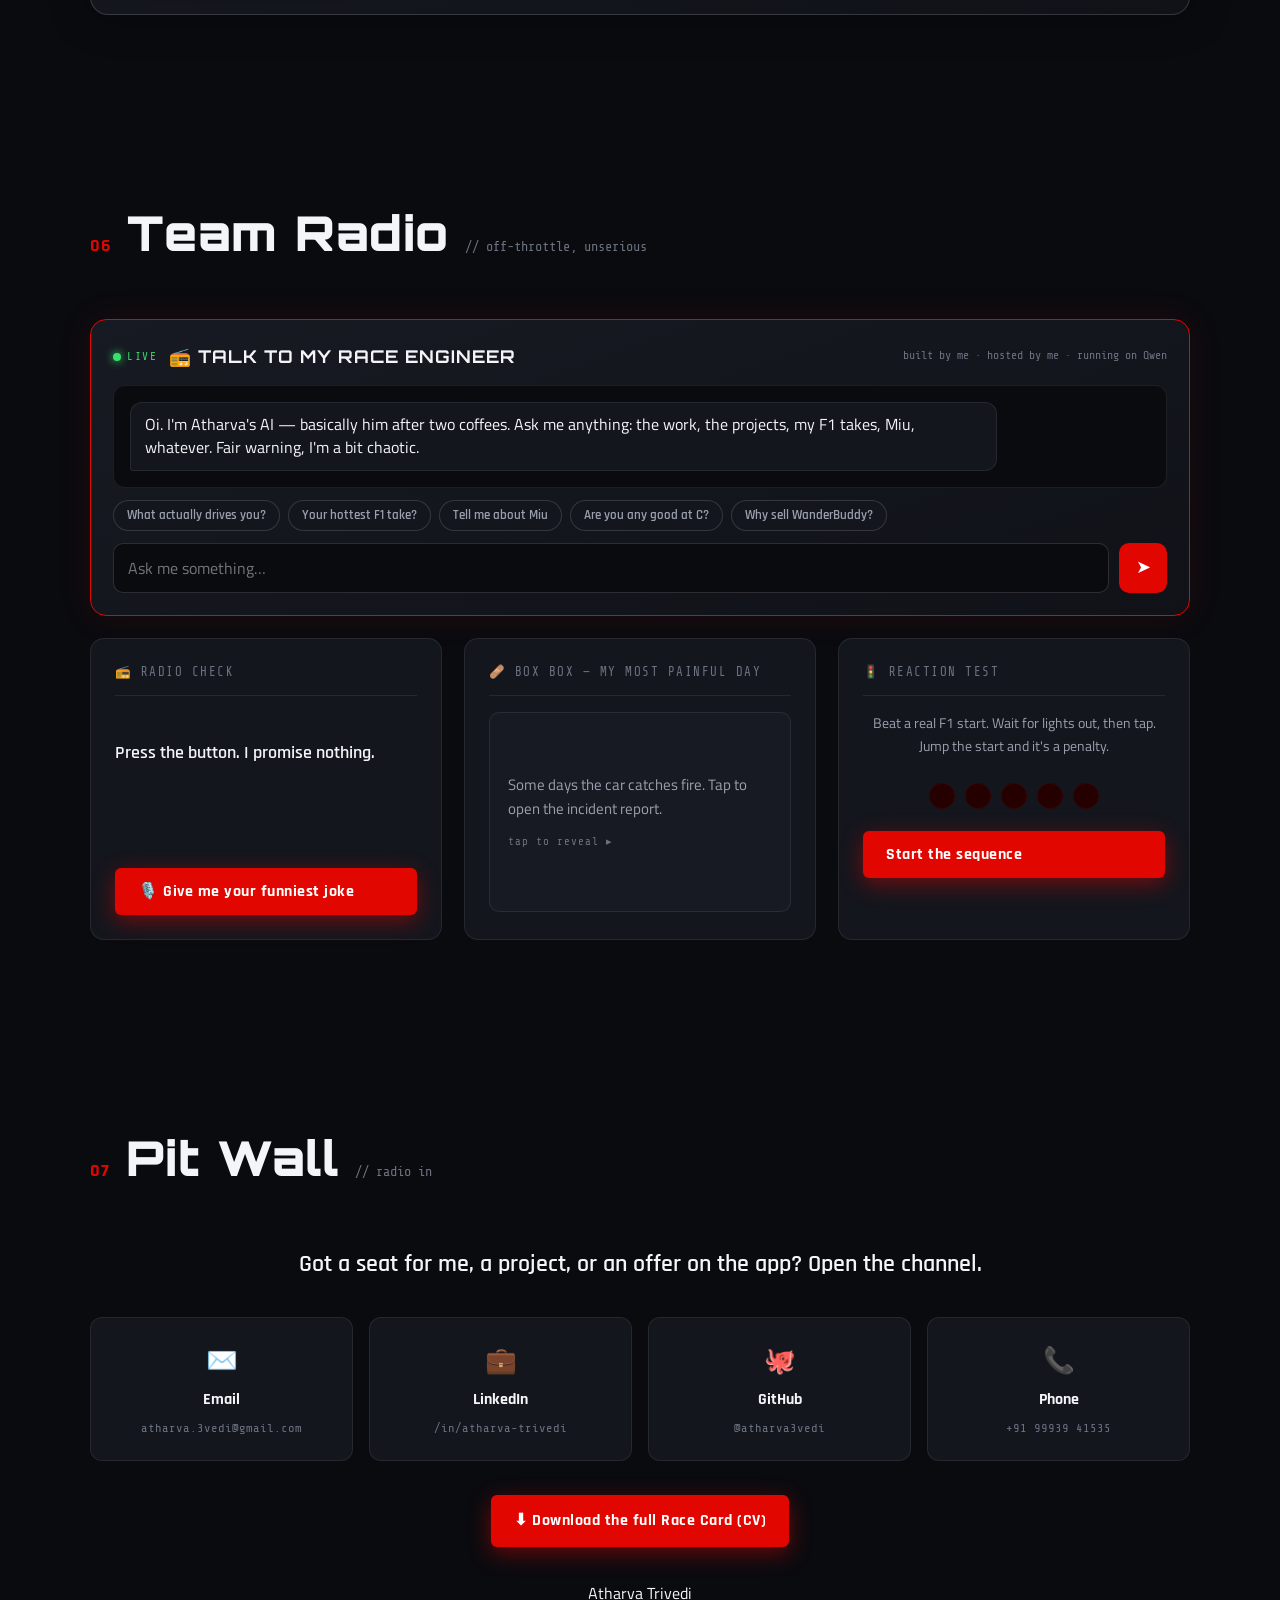
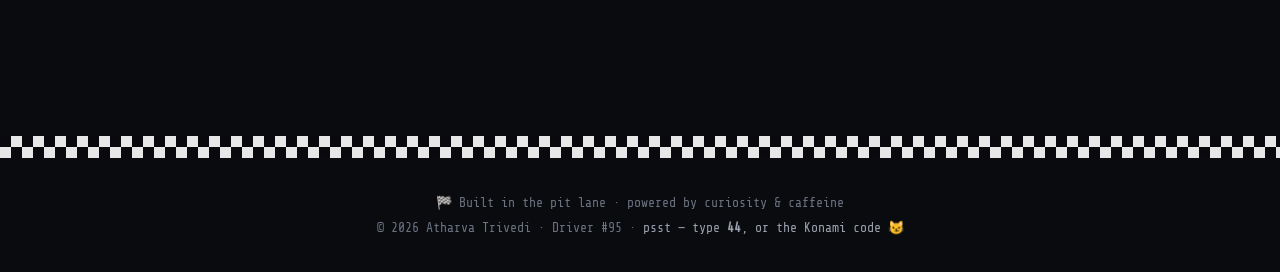
==== commit d515ebbf: "Add FitTrek to the podium; refresh WanderBuddy and the CV - Podium: FitTrek P1, WanderBuddy P2 (new " ====
--- a/index.html
+++ b/index.html
@@ -4,7 +4,7 @@
   <meta charset="UTF-8" />
   <meta name="viewport" content="width=device-width, initial-scale=1.0" />
   <title>Atharva Trivedi — AI/ML Engineer · Driver #95</title>
-  <meta name="description" content="Atharva Trivedi — AI/ML software engineer racing for Ericsson's 5G RAN program. LLM agents, RAG pipelines, full-stack systems. Portfolio of a racing cat." />
+  <meta name="description" content="Atharva Trivedi — AI/ML software engineer racing for Ericsson's 5G RAN program. LLM agents, RAG pipelines, and two apps shipped solo (FitTrek, WanderBuddy). Portfolio of a racing cat." />
   <meta name="theme-color" content="#0a0b0f" />
 
   <!-- Open Graph -->
@@ -79,7 +79,7 @@
             <span class="role-rotate" id="roleRotate" aria-live="polite"></span>
           </p>
           <p class="hero-sub">
-            I build LLM agents, RAG pipelines, and full-stack systems — currently
+            I build LLM agents, RAG pipelines, and whole apps solo — currently
             racing for <strong>Ericsson's 5G RAN</strong> program. Bit of a cat about it.
           </p>
           <div class="hero-cta">
@@ -211,11 +211,11 @@
       <div class="ticker" aria-hidden="true">
         <div class="ticker-track">
           <span>PYTHON</span><span>·</span><span>LANGCHAIN</span><span>·</span><span>SPRING BOOT</span><span>·</span>
-          <span>RAG</span><span>·</span><span>5G RAN</span><span>·</span><span>FLUTTER</span><span>·</span>
+          <span>RAG</span><span>·</span><span>5G RAN</span><span>·</span><span>FLUTTER</span><span>·</span><span>SUPABASE</span><span>·</span>
           <span>PYTORCH</span><span>·</span><span>AWS</span><span>·</span><span>LLM AGENTS</span><span>·</span>
           <span>DJANGO</span><span>·</span><span>MEOW</span><span>·</span>
           <span>PYTHON</span><span>·</span><span>LANGCHAIN</span><span>·</span><span>SPRING BOOT</span><span>·</span>
-          <span>RAG</span><span>·</span><span>5G RAN</span><span>·</span><span>FLUTTER</span><span>·</span>
+          <span>RAG</span><span>·</span><span>5G RAN</span><span>·</span><span>FLUTTER</span><span>·</span><span>SUPABASE</span><span>·</span>
           <span>PYTORCH</span><span>·</span><span>AWS</span><span>·</span><span>LLM AGENTS</span><span>·</span>
           <span>DJANGO</span><span>·</span><span>MEOW</span><span>·</span>
         </div>
@@ -254,9 +254,9 @@
             engineering</em> and <em>agentic AI</em> meet.
           </p>
           <p>
-            I've shipped production LLM agents and RAG pipelines, launched a full travel
-            app solo to the App Store and Play Store, and I'm now applying that to
-            Ericsson's 5G RAN program — driving Layer 2 downlink test automation with
+            I've shipped production LLM agents and RAG pipelines, built two live apps solo —
+            WanderBuddy on the App Store and Play Store, and FitTrek, an AI gym-coaching app
+            on the Play Store — and I'm now applying that to Ericsson's 5G RAN program — driving Layer 2 downlink test automation with
             agentic AI tools and owning the Physical AI side of a robotics Centre of
             Excellence. I ramp into new technical domains fast and turn that into
             measurable impact.
@@ -303,7 +303,7 @@
             <div class="bar" data-val="90"><span>RAG &amp; Prompt Eng.</span><i></i></div>
             <div class="bar" data-val="85"><span>Llama / Groq</span><i></i></div>
             <div class="bar" data-val="82"><span>PyTorch / TensorFlow</span><i></i></div>
-            <div class="bar" data-val="80"><span>Pinecone / Vectors</span><i></i></div>
+            <div class="bar" data-val="88"><span>Claude / OpenAI APIs</span><i></i></div>
           </div>
         </div>
 
@@ -469,32 +469,58 @@
       </div>
 
       <div class="podium">
-        <!-- P1 · WanderBuddy — centre, top step -->
+        <!-- P1 · FitTrek — centre, top step -->
         <div class="podium-item pod-1">
           <article class="proj reveal">
             <div class="proj-head">
-              <h3>WanderBuddy</h3>
-              <p class="proj-tag">Production travel platform · sole engineer</p>
+              <h3>FitTrek</h3>
+              <p class="proj-tag">AI gym-coaching app · sole engineer · contract</p>
             </div>
             <p class="proj-desc">
-              Shipped a full travel app end-to-end as the sole engineer — design through App Store
-              and Play Store launch — with real-time chat (Stream), voice/video calls (Agora),
-              live location (Mapbox), a Groq-powered itinerary planner, and visa-application
-              workflows on a cloud-native Firebase/Supabase backend.
+              Rebuilt a live gym platform as one Flutter app — owner, trainer and client
+              portals — and had it on the Play Store in about six weeks. The AI never does the
+              maths: the LLM picks foods and exercises, a deterministic TypeScript engine owns
+              every number, and food scans may only return catalog IDs, so macros
+              <strong>can't be hallucinated</strong>. Play Billing with a free trial, push from
+              Postgres triggers, <strong>1,500+ tests</strong>.
             </p>
             <div class="proj-stack">
-              <span>Flutter</span><span>Firebase</span><span>Supabase</span><span>Stream</span><span>Agora</span><span>Mapbox</span>
+              <span>Flutter</span><span>Supabase</span><span>TypeScript</span><span>Claude</span><span>OpenAI</span><span>Play Billing</span>
+            </div>
+            <div class="proj-links">
+              <a href="https://play.google.com/store/apps/details?id=com.fittrek.app" class="plink" target="_blank" rel="noopener">▶ Play Store</a>
+            </div>
+          </article>
+          <div class="podium-step"><span class="pod-place">1</span></div>
+        </div>
+
+        <!-- P2 · WanderBuddy — left step -->
+        <div class="podium-item pod-2">
+          <article class="proj reveal">
+            <div class="proj-head">
+              <h3>WanderBuddy</h3>
+              <p class="proj-tag">Group travel app · founder &amp; sole engineer</p>
+            </div>
+            <p class="proj-desc">
+              Shipped solo to both app stores: 8 languages, 34 Edge Functions, 1,590+ tests.
+              Live location rides Supabase Realtime Broadcast
+              with <strong>zero per-ping database writes</strong>; share a reel from WhatsApp or
+              Instagram and an LLM turns it into a stop on your trip; on-device face grouping
+              went from <strong>0.26 to 0.98 precision</strong>.
+            </p>
+            <div class="proj-stack">
+              <span>Flutter</span><span>Supabase</span><span>Stream</span><span>Agora</span><span>Mapbox</span><span>Groq</span>
             </div>
             <div class="proj-links">
               <a href="https://play.google.com/store/apps/details?id=com.wanderbuddy.wanderbuddy" class="plink" target="_blank" rel="noopener">▶ Play Store</a>
               <a href="https://apps.apple.com/app/id6795848498" class="plink" target="_blank" rel="noopener">▶ App Store</a>
             </div>
           </article>
-          <div class="podium-step"><span class="pod-place">1</span></div>
-        </div>
-
-        <!-- P2 · LTE-RRC AI — left step -->
-        <div class="podium-item pod-2">
+          <div class="podium-step"><span class="pod-place">2</span></div>
+        </div>
+
+        <!-- P3 · LTE-RRC AI — right step -->
+        <div class="podium-item pod-3">
           <article class="proj reveal">
             <div class="proj-head">
               <h3>LTE-RRC AI Release Advisor</h3>
@@ -513,12 +539,13 @@
               <a href="https://github.com/atharvatrivedi-gl/LTE-RRC_AI" class="plink" target="_blank" rel="noopener">◆ GitHub</a>
             </div>
           </article>
-          <div class="podium-step"><span class="pod-place">2</span></div>
-        </div>
-
-        <!-- P3 · Tumor Growth — right step -->
-        <div class="podium-item pod-3">
+          <div class="podium-step"><span class="pod-place">3</span></div>
+        </div>
+
+        <!-- P4 · Tumor Growth — full width under the podium -->
+        <div class="podium-item pod-4">
           <article class="proj reveal">
+            <span class="proj-pos">P4</span>
             <div class="proj-head">
               <h3>Tumor Growth Optimization</h3>
               <p class="proj-tag">Agent-based modeling · ISCON 2025</p>
@@ -535,7 +562,6 @@
               <a href="https://github.com/atharva3vedi/tumorcellabmegtlola" class="plink" target="_blank" rel="noopener">◆ GitHub</a>
             </div>
           </article>
-          <div class="podium-step"><span class="pod-place">3</span></div>
         </div>
       </div>
     </section>
--- a/styles.css
+++ b/styles.css
@@ -479,6 +479,9 @@
 .pod-1 .podium-step { height: 96px; }
 .pod-2 .podium-step { height: 62px; }
 .pod-3 .podium-step { height: 42px; }
+.pod-4 { grid-column: 1 / -1; grid-row: 2; margin-top: 6px; }
+.podium-item.pod-4 .proj { min-height: 0; }
+.pod-4 .proj-head { padding-right: 56px; }
 .proj {
   position: relative; background: var(--panel); border: 1px solid var(--line);
   border-radius: 14px; padding: 26px; overflow: hidden; transition: transform 0.2s, border-color 0.2s;
@@ -707,7 +710,7 @@
   .grid-wrap { grid-template-columns: 1fr; }
   .telemetry-grid { grid-template-columns: 1fr; }
   .podium { grid-template-columns: 1fr; align-items: stretch; margin-top: 30px; gap: 16px; }
-  .pod-1, .pod-2, .pod-3 { grid-column: 1; grid-row: auto; }
+  .pod-1, .pod-2, .pod-3, .pod-4 { grid-column: 1; grid-row: auto; }
   .pod-1 .podium-step, .pod-2 .podium-step, .pod-3 .podium-step { height: 32px; margin-top: 0; border-radius: 0 0 10px 10px; }
   .podium-step::before { display: none; }
   .pod-place { font-size: 1.3rem; }
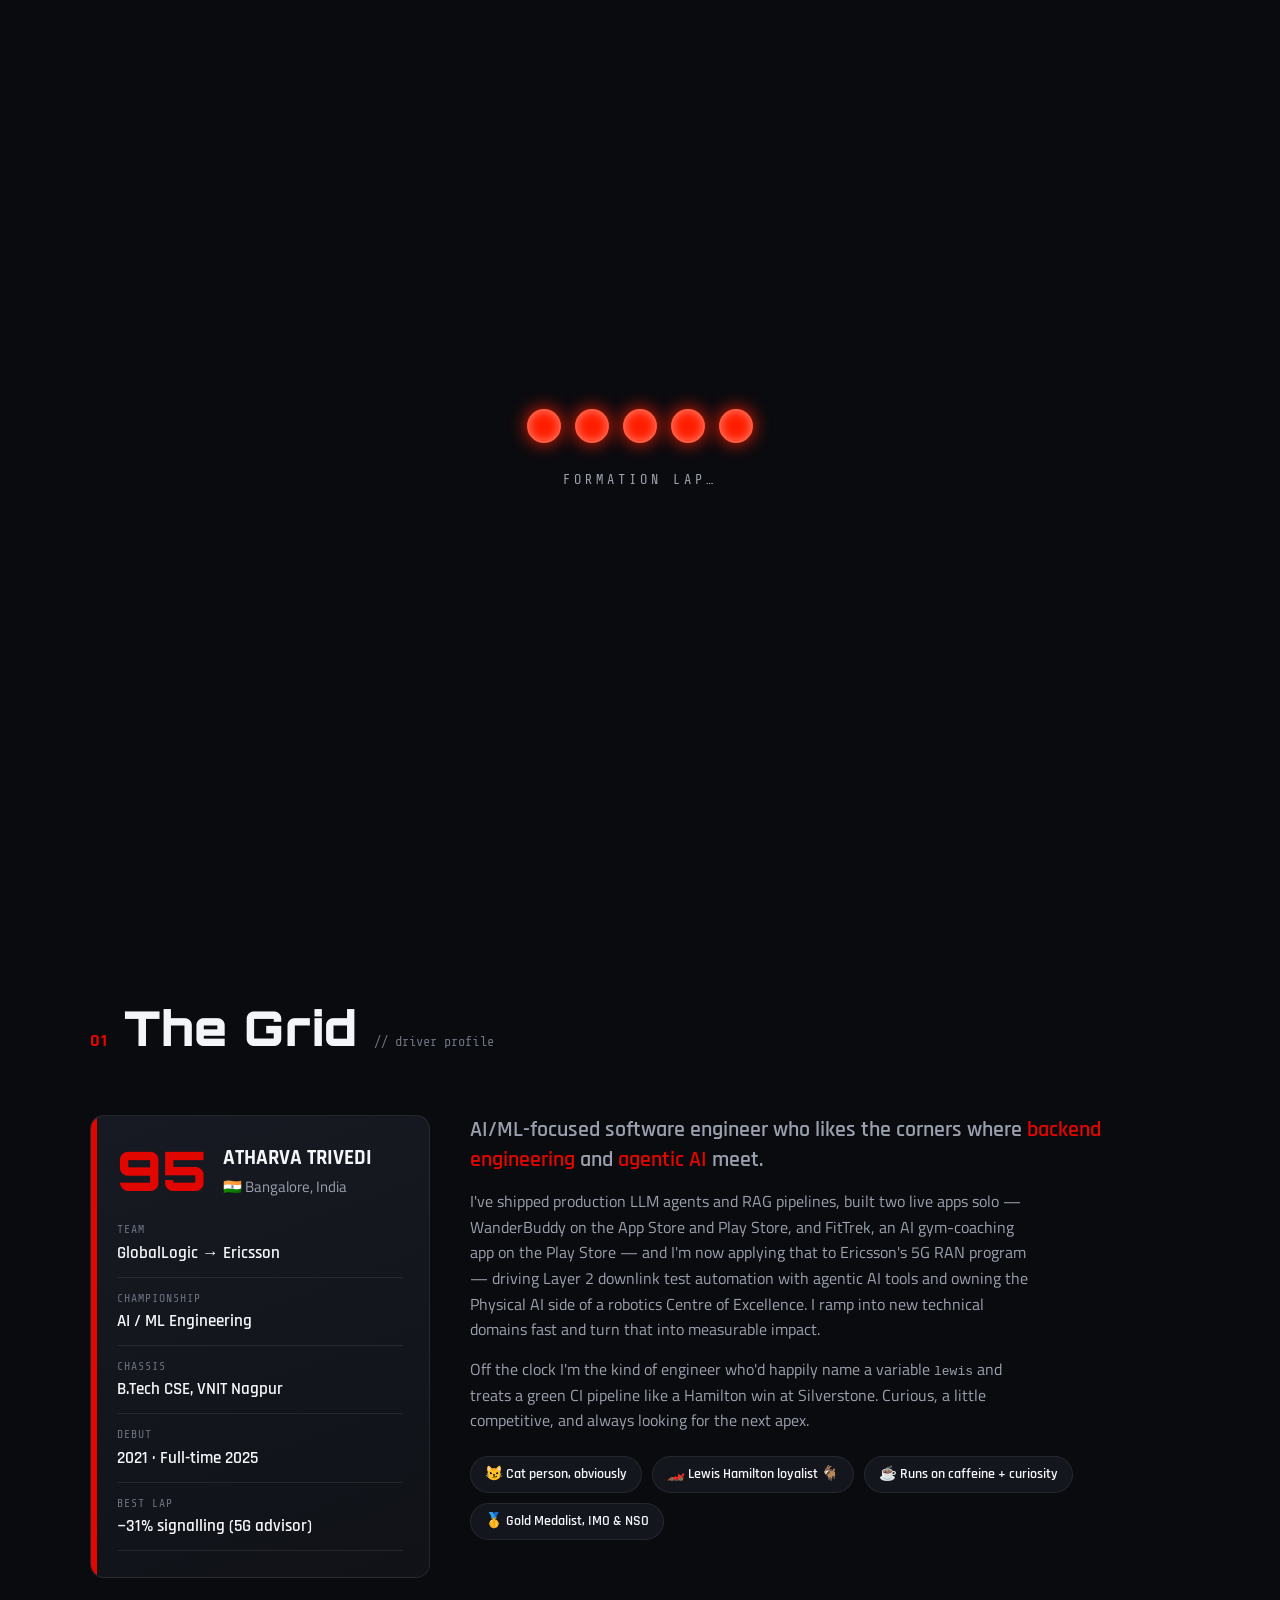
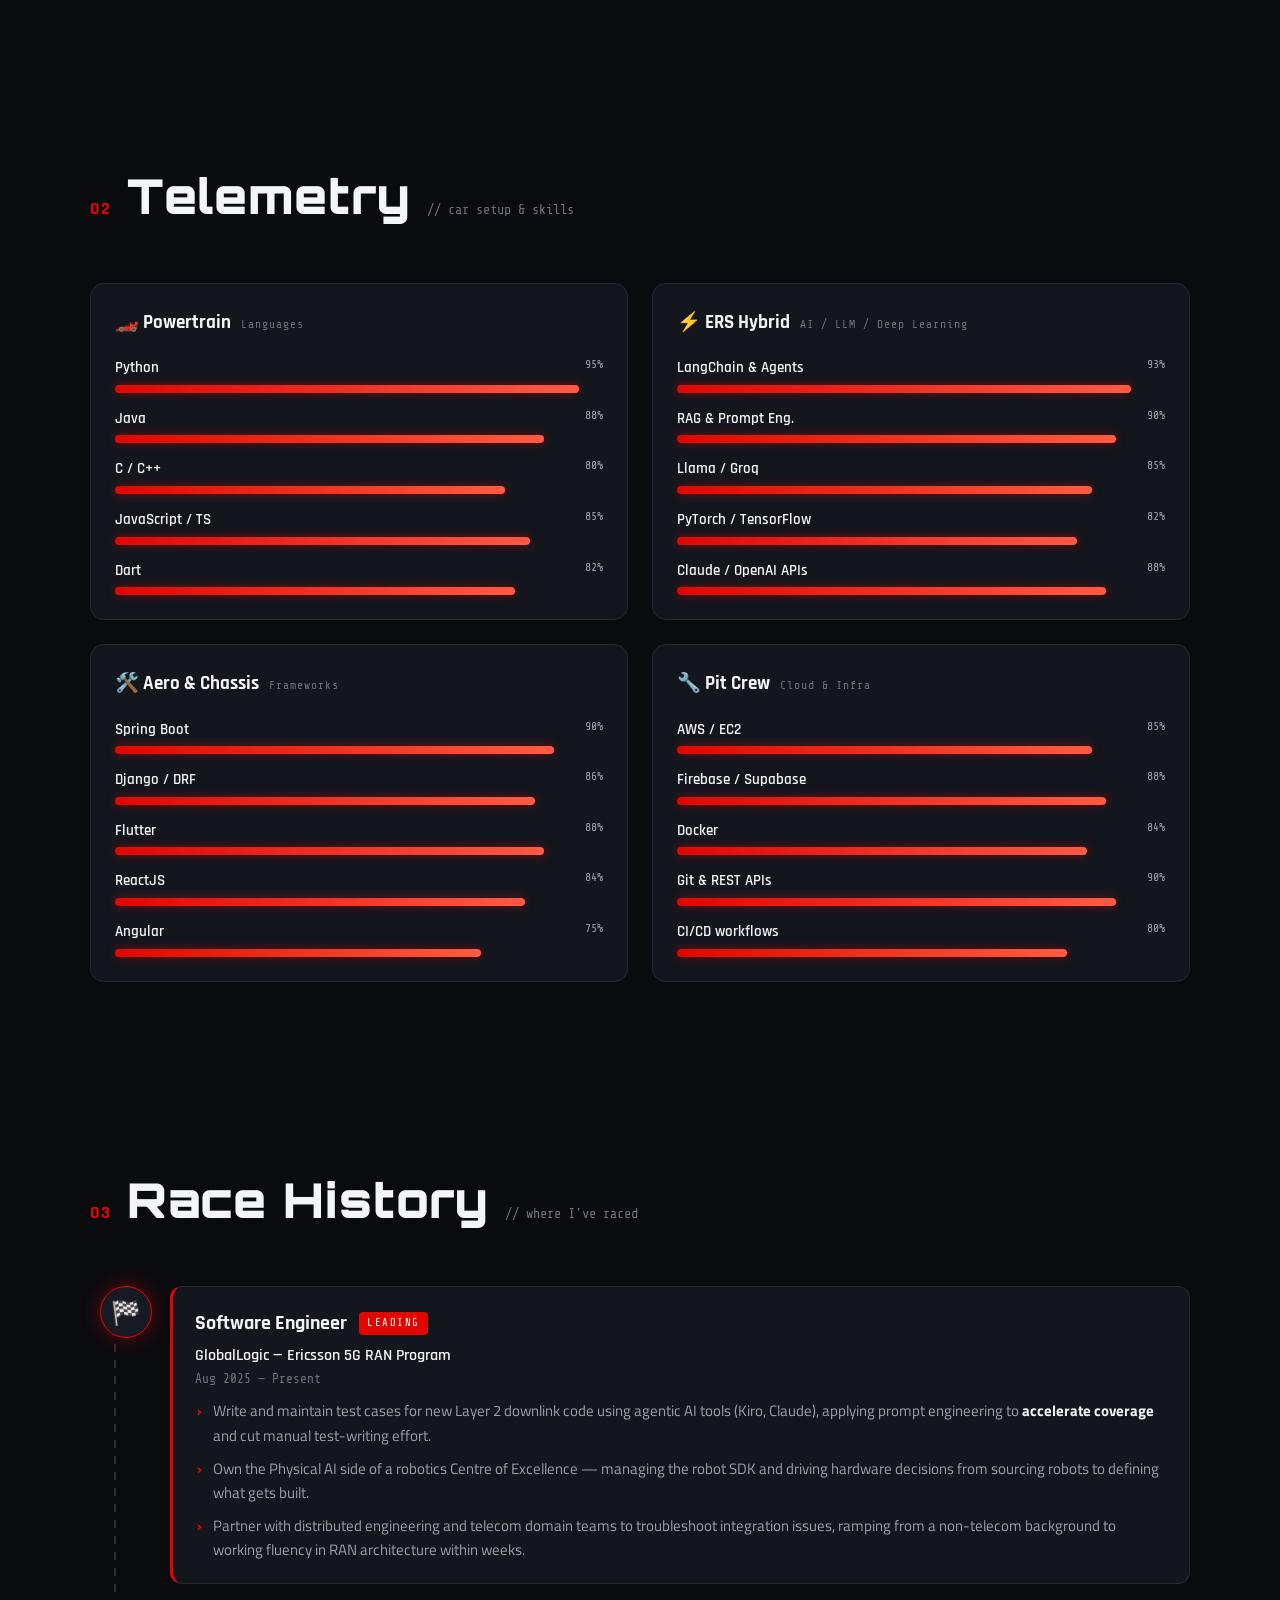
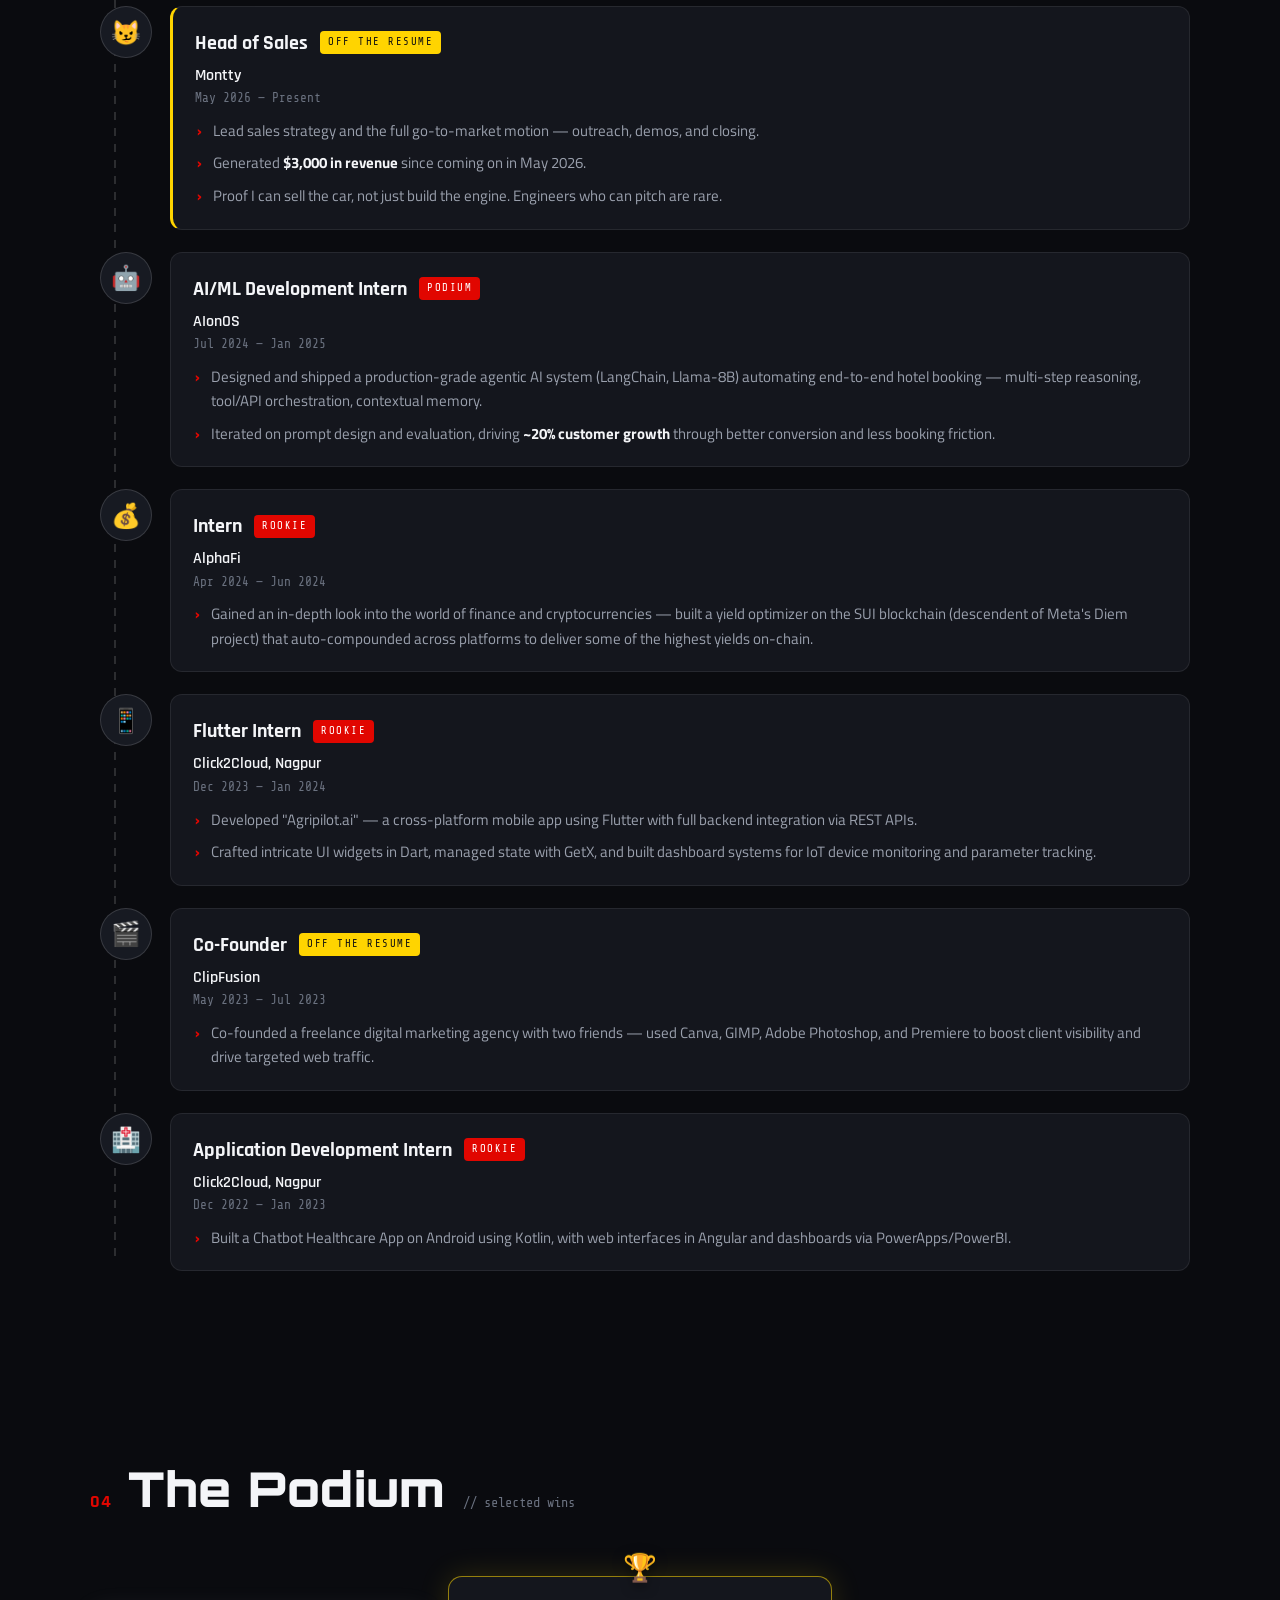
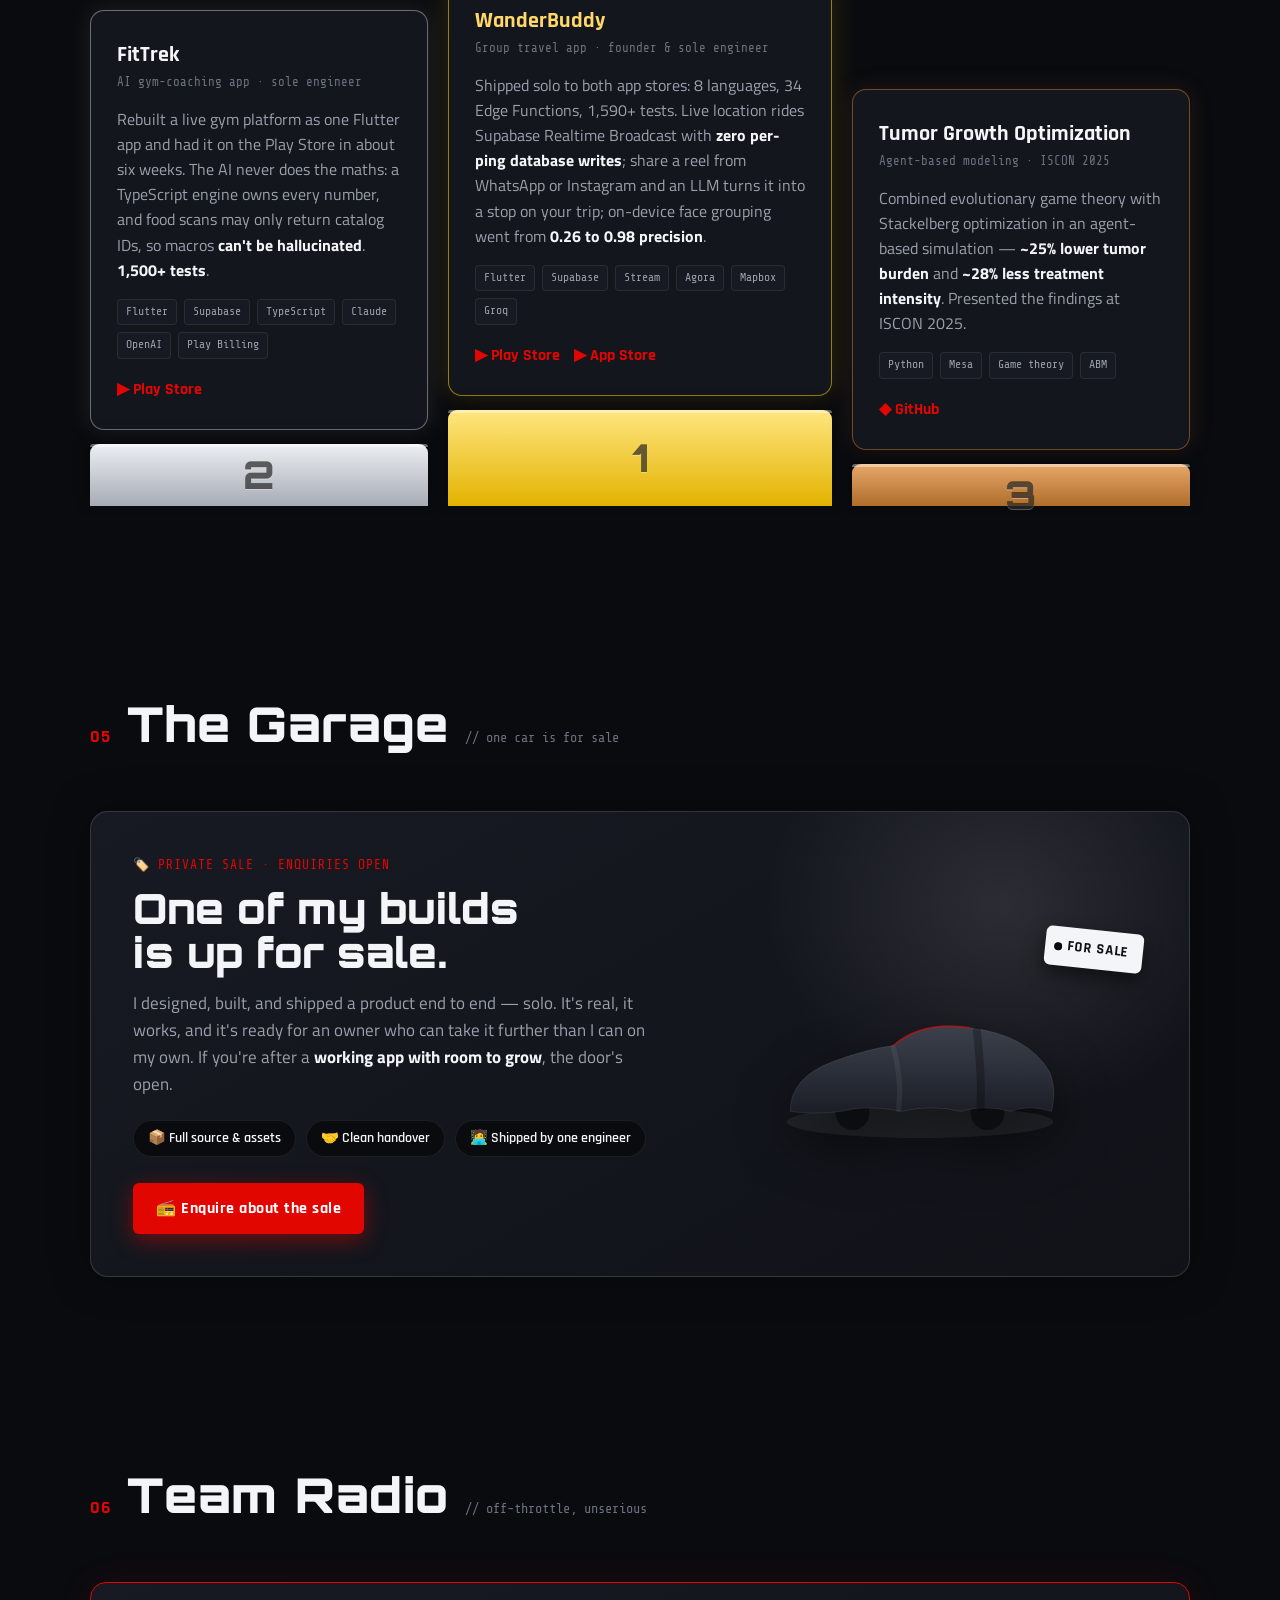
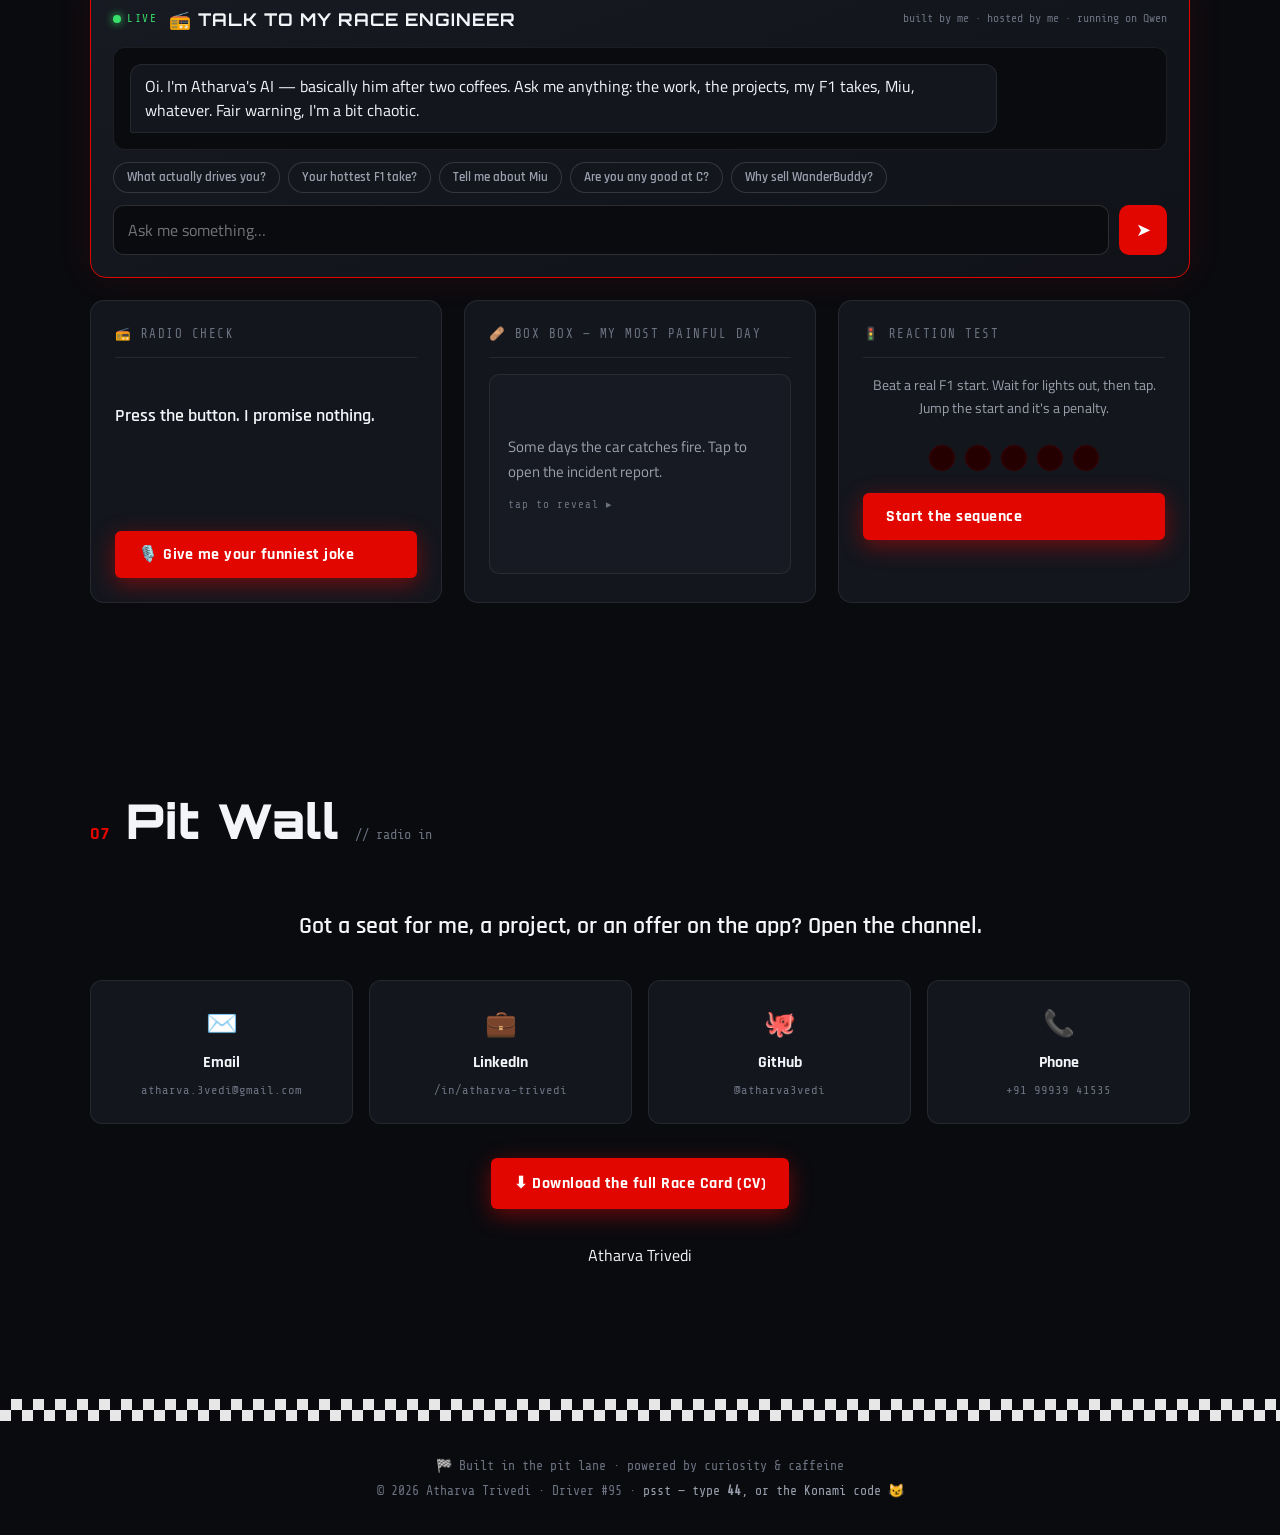
==== commit 12736caf: "Podium: WanderBuddy P1, FitTrek P2, Tumor P3 Drops LTE-RRC and the full-width P4 row; trims the FitT" ====
--- a/index.html
+++ b/index.html
@@ -469,33 +469,8 @@
       </div>
 
       <div class="podium">
-        <!-- P1 · FitTrek — centre, top step -->
+        <!-- P1 · WanderBuddy — centre, top step -->
         <div class="podium-item pod-1">
-          <article class="proj reveal">
-            <div class="proj-head">
-              <h3>FitTrek</h3>
-              <p class="proj-tag">AI gym-coaching app · sole engineer · contract</p>
-            </div>
-            <p class="proj-desc">
-              Rebuilt a live gym platform as one Flutter app — owner, trainer and client
-              portals — and had it on the Play Store in about six weeks. The AI never does the
-              maths: the LLM picks foods and exercises, a deterministic TypeScript engine owns
-              every number, and food scans may only return catalog IDs, so macros
-              <strong>can't be hallucinated</strong>. Play Billing with a free trial, push from
-              Postgres triggers, <strong>1,500+ tests</strong>.
-            </p>
-            <div class="proj-stack">
-              <span>Flutter</span><span>Supabase</span><span>TypeScript</span><span>Claude</span><span>OpenAI</span><span>Play Billing</span>
-            </div>
-            <div class="proj-links">
-              <a href="https://play.google.com/store/apps/details?id=com.fittrek.app" class="plink" target="_blank" rel="noopener">▶ Play Store</a>
-            </div>
-          </article>
-          <div class="podium-step"><span class="pod-place">1</span></div>
-        </div>
-
-        <!-- P2 · WanderBuddy — left step -->
-        <div class="podium-item pod-2">
           <article class="proj reveal">
             <div class="proj-head">
               <h3>WanderBuddy</h3>
@@ -516,36 +491,35 @@
               <a href="https://apps.apple.com/app/id6795848498" class="plink" target="_blank" rel="noopener">▶ App Store</a>
             </div>
           </article>
+          <div class="podium-step"><span class="pod-place">1</span></div>
+        </div>
+
+        <!-- P2 · FitTrek — left step -->
+        <div class="podium-item pod-2">
+          <article class="proj reveal">
+            <div class="proj-head">
+              <h3>FitTrek</h3>
+              <p class="proj-tag">AI gym-coaching app · sole engineer</p>
+            </div>
+            <p class="proj-desc">
+              Rebuilt a live gym platform as one Flutter app and had it on the Play Store in
+              about six weeks. The AI never does the maths: a TypeScript engine owns every
+              number, and food scans may only return catalog IDs, so macros
+              <strong>can't be hallucinated</strong>. <strong>1,500+ tests</strong>.
+            </p>
+            <div class="proj-stack">
+              <span>Flutter</span><span>Supabase</span><span>TypeScript</span><span>Claude</span><span>OpenAI</span><span>Play Billing</span>
+            </div>
+            <div class="proj-links">
+              <a href="https://play.google.com/store/apps/details?id=com.fittrek.app" class="plink" target="_blank" rel="noopener">▶ Play Store</a>
+            </div>
+          </article>
           <div class="podium-step"><span class="pod-place">2</span></div>
         </div>
 
-        <!-- P3 · LTE-RRC AI — right step -->
+        <!-- P3 · Tumor Growth — right step -->
         <div class="podium-item pod-3">
           <article class="proj reveal">
-            <div class="proj-head">
-              <h3>LTE-RRC AI Release Advisor</h3>
-              <p class="proj-tag">C11 + fixed-point ML · on-device</p>
-            </div>
-            <p class="proj-desc">
-              An LTE RRC base-station state machine in C11 with a self-contained ML "release
-              advisor". Cuts control-plane <strong>signalling by 31%</strong> at matched
-              connected-time versus a static timer — with <strong>zero illegal state
-              transitions</strong>. My 5G RAN day-job, made concrete.
-            </p>
-            <div class="proj-stack">
-              <span>C11</span><span>Fixed-point ML</span><span>State machines</span><span>5G/LTE RAN</span>
-            </div>
-            <div class="proj-links">
-              <a href="https://github.com/atharvatrivedi-gl/LTE-RRC_AI" class="plink" target="_blank" rel="noopener">◆ GitHub</a>
-            </div>
-          </article>
-          <div class="podium-step"><span class="pod-place">3</span></div>
-        </div>
-
-        <!-- P4 · Tumor Growth — full width under the podium -->
-        <div class="podium-item pod-4">
-          <article class="proj reveal">
-            <span class="proj-pos">P4</span>
             <div class="proj-head">
               <h3>Tumor Growth Optimization</h3>
               <p class="proj-tag">Agent-based modeling · ISCON 2025</p>
@@ -562,6 +536,7 @@
               <a href="https://github.com/atharva3vedi/tumorcellabmegtlola" class="plink" target="_blank" rel="noopener">◆ GitHub</a>
             </div>
           </article>
+          <div class="podium-step"><span class="pod-place">3</span></div>
         </div>
       </div>
     </section>
--- a/styles.css
+++ b/styles.css
@@ -479,9 +479,6 @@
 .pod-1 .podium-step { height: 96px; }
 .pod-2 .podium-step { height: 62px; }
 .pod-3 .podium-step { height: 42px; }
-.pod-4 { grid-column: 1 / -1; grid-row: 2; margin-top: 6px; }
-.podium-item.pod-4 .proj { min-height: 0; }
-.pod-4 .proj-head { padding-right: 56px; }
 .proj {
   position: relative; background: var(--panel); border: 1px solid var(--line);
   border-radius: 14px; padding: 26px; overflow: hidden; transition: transform 0.2s, border-color 0.2s;
@@ -710,7 +707,7 @@
   .grid-wrap { grid-template-columns: 1fr; }
   .telemetry-grid { grid-template-columns: 1fr; }
   .podium { grid-template-columns: 1fr; align-items: stretch; margin-top: 30px; gap: 16px; }
-  .pod-1, .pod-2, .pod-3, .pod-4 { grid-column: 1; grid-row: auto; }
+  .pod-1, .pod-2, .pod-3 { grid-column: 1; grid-row: auto; }
   .pod-1 .podium-step, .pod-2 .podium-step, .pod-3 .podium-step { height: 32px; margin-top: 0; border-radius: 0 0 10px 10px; }
   .podium-step::before { display: none; }
   .pod-place { font-size: 1.3rem; }
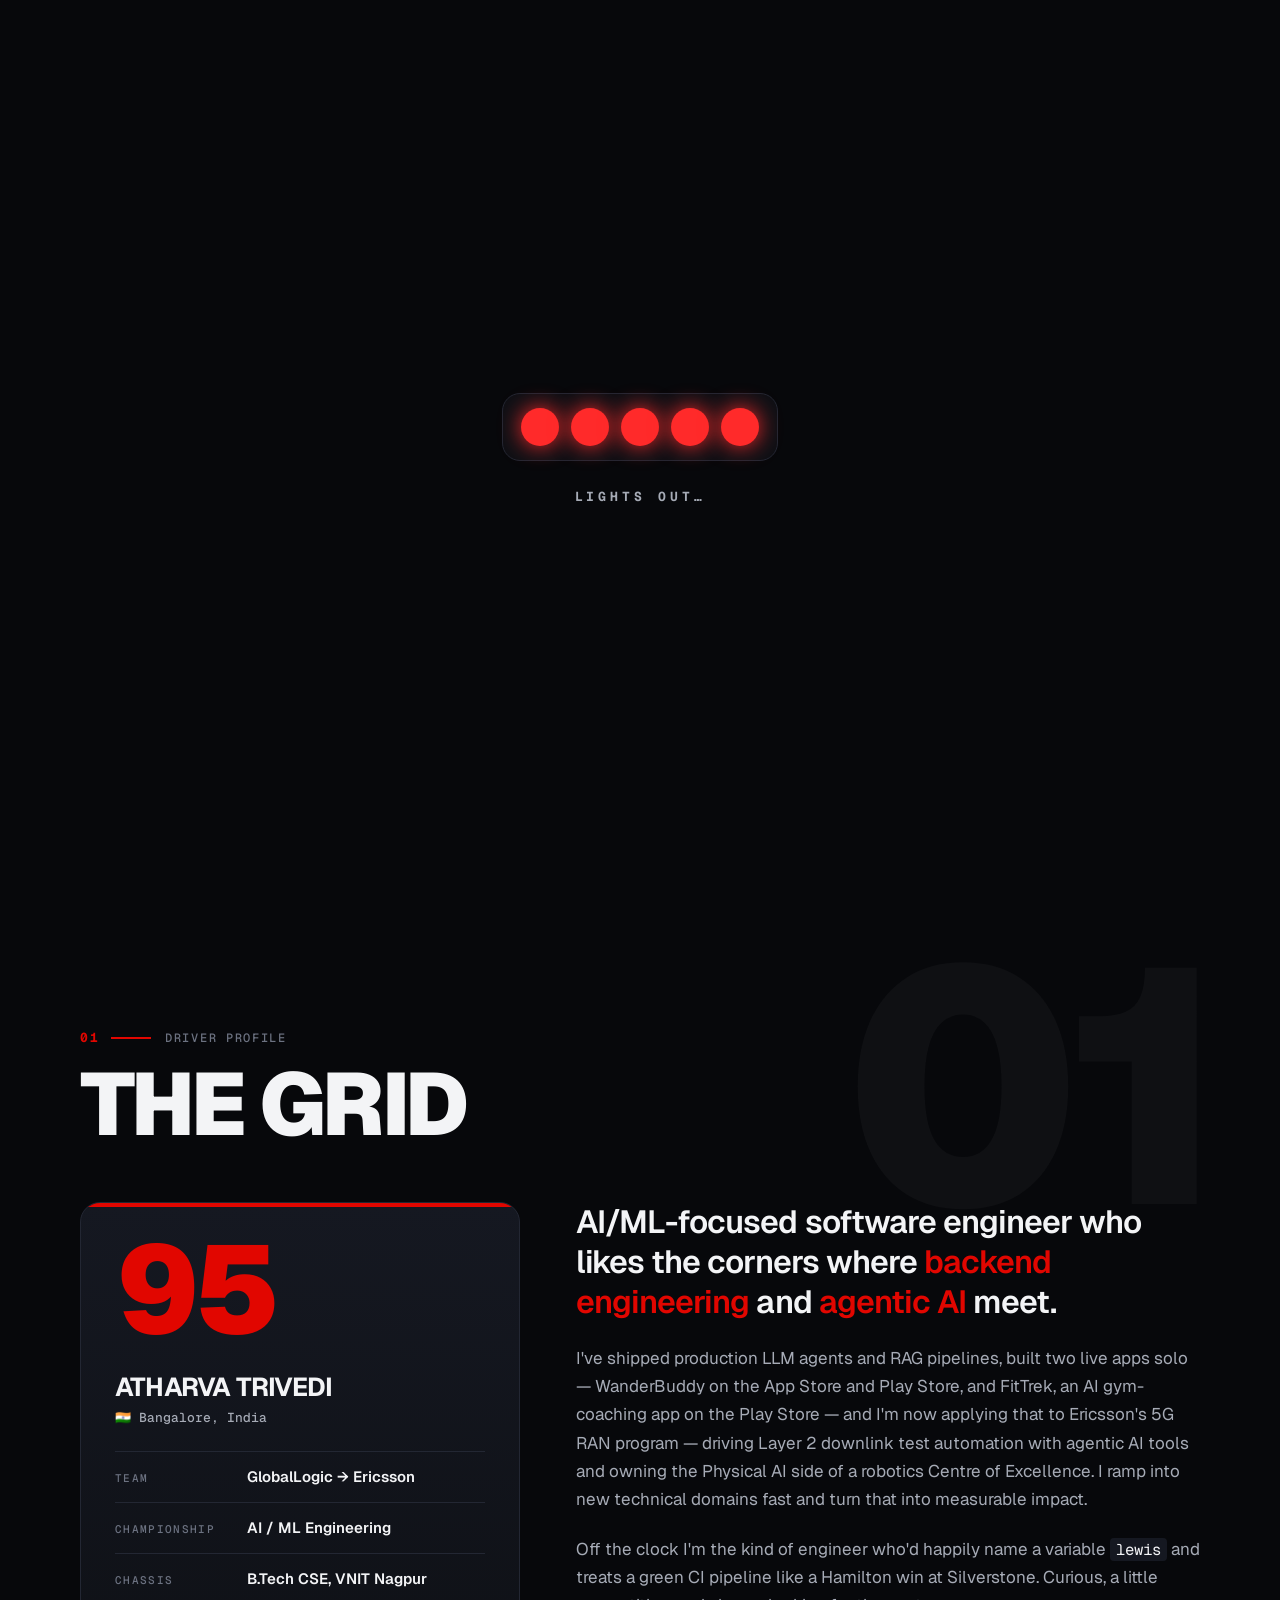
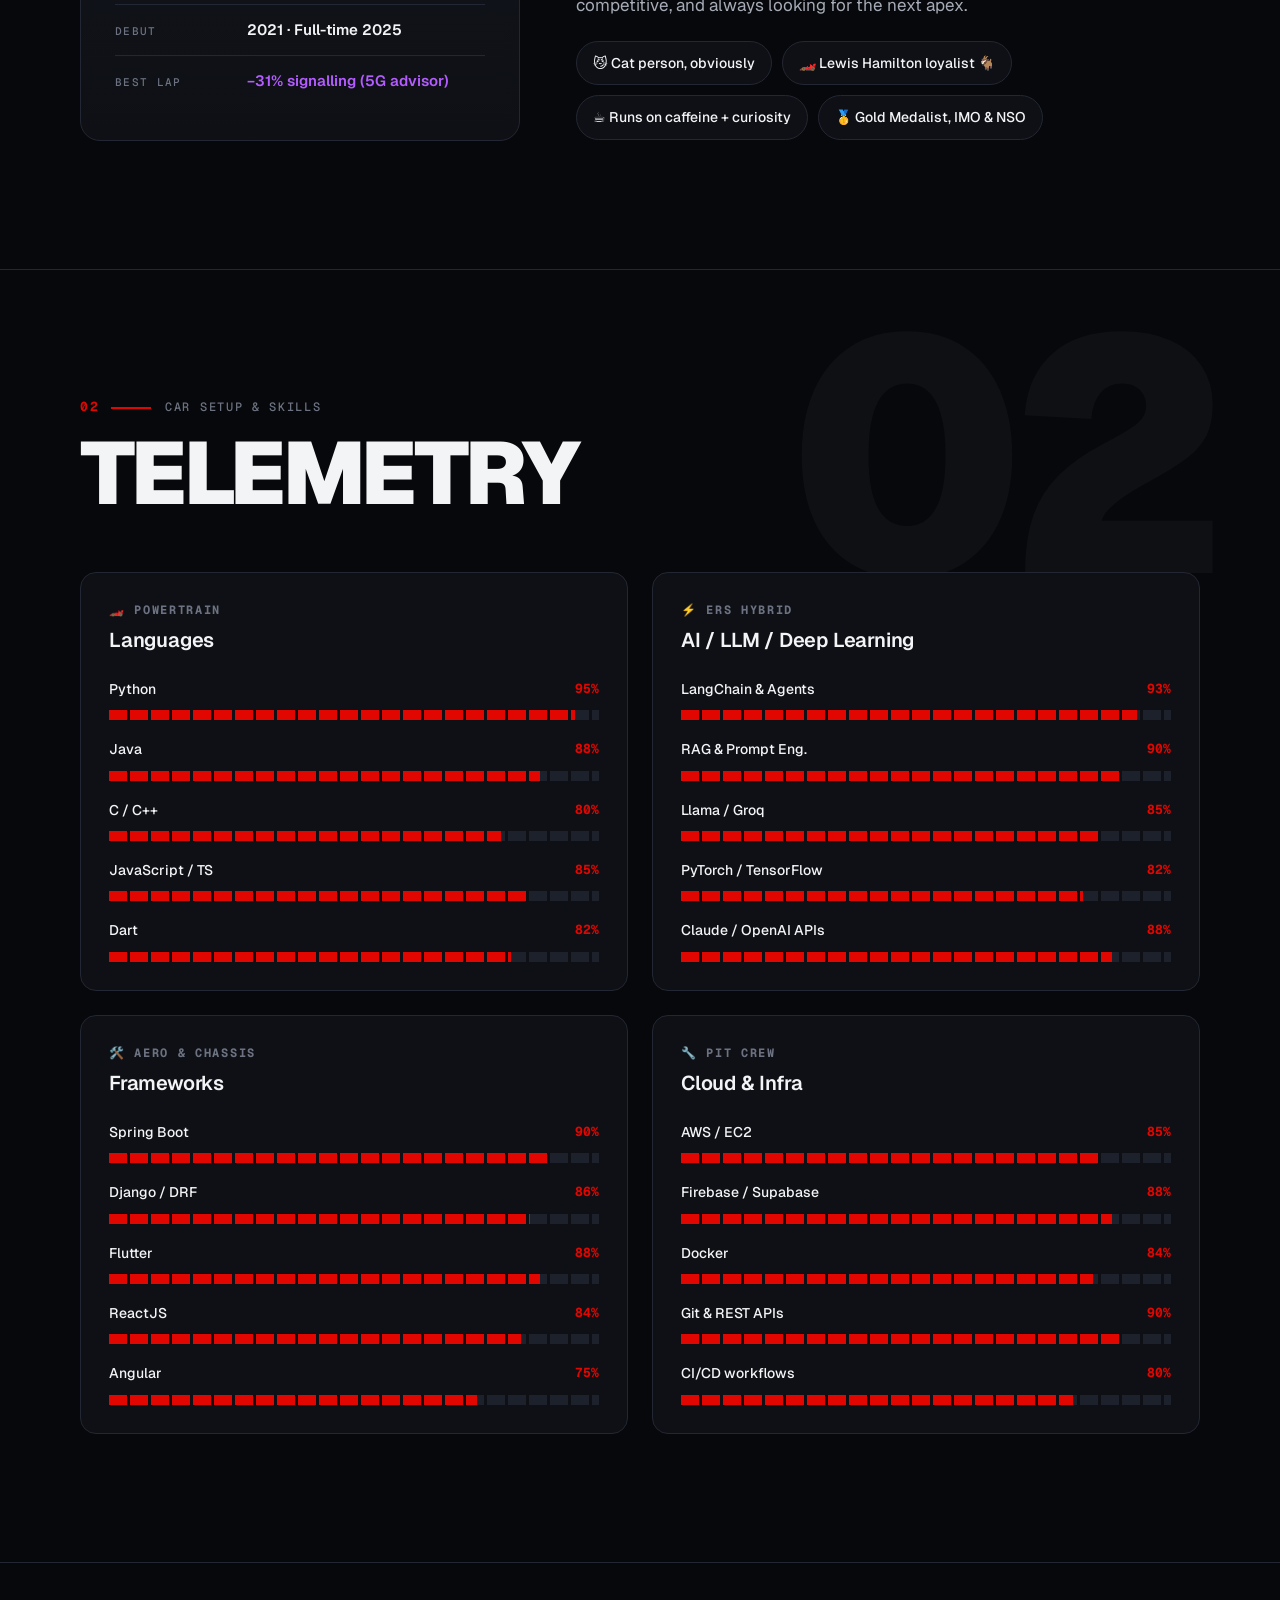
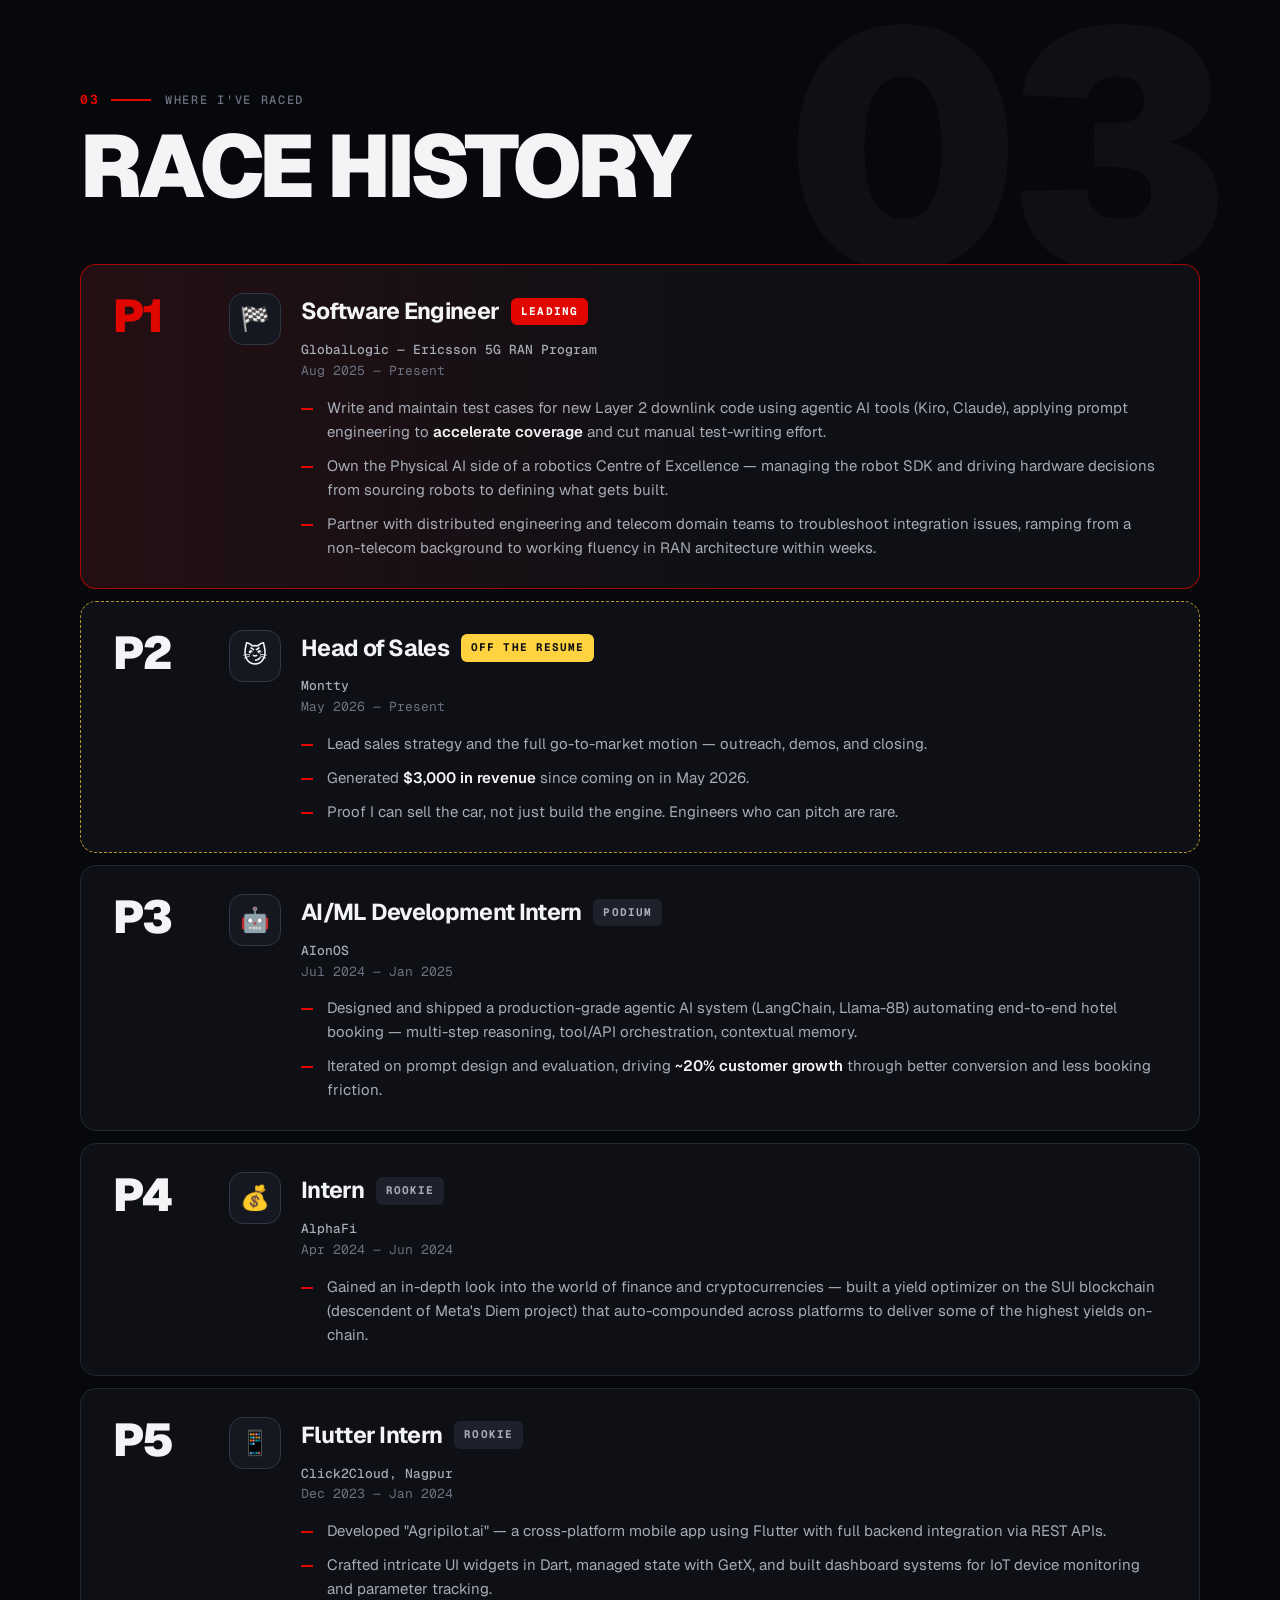
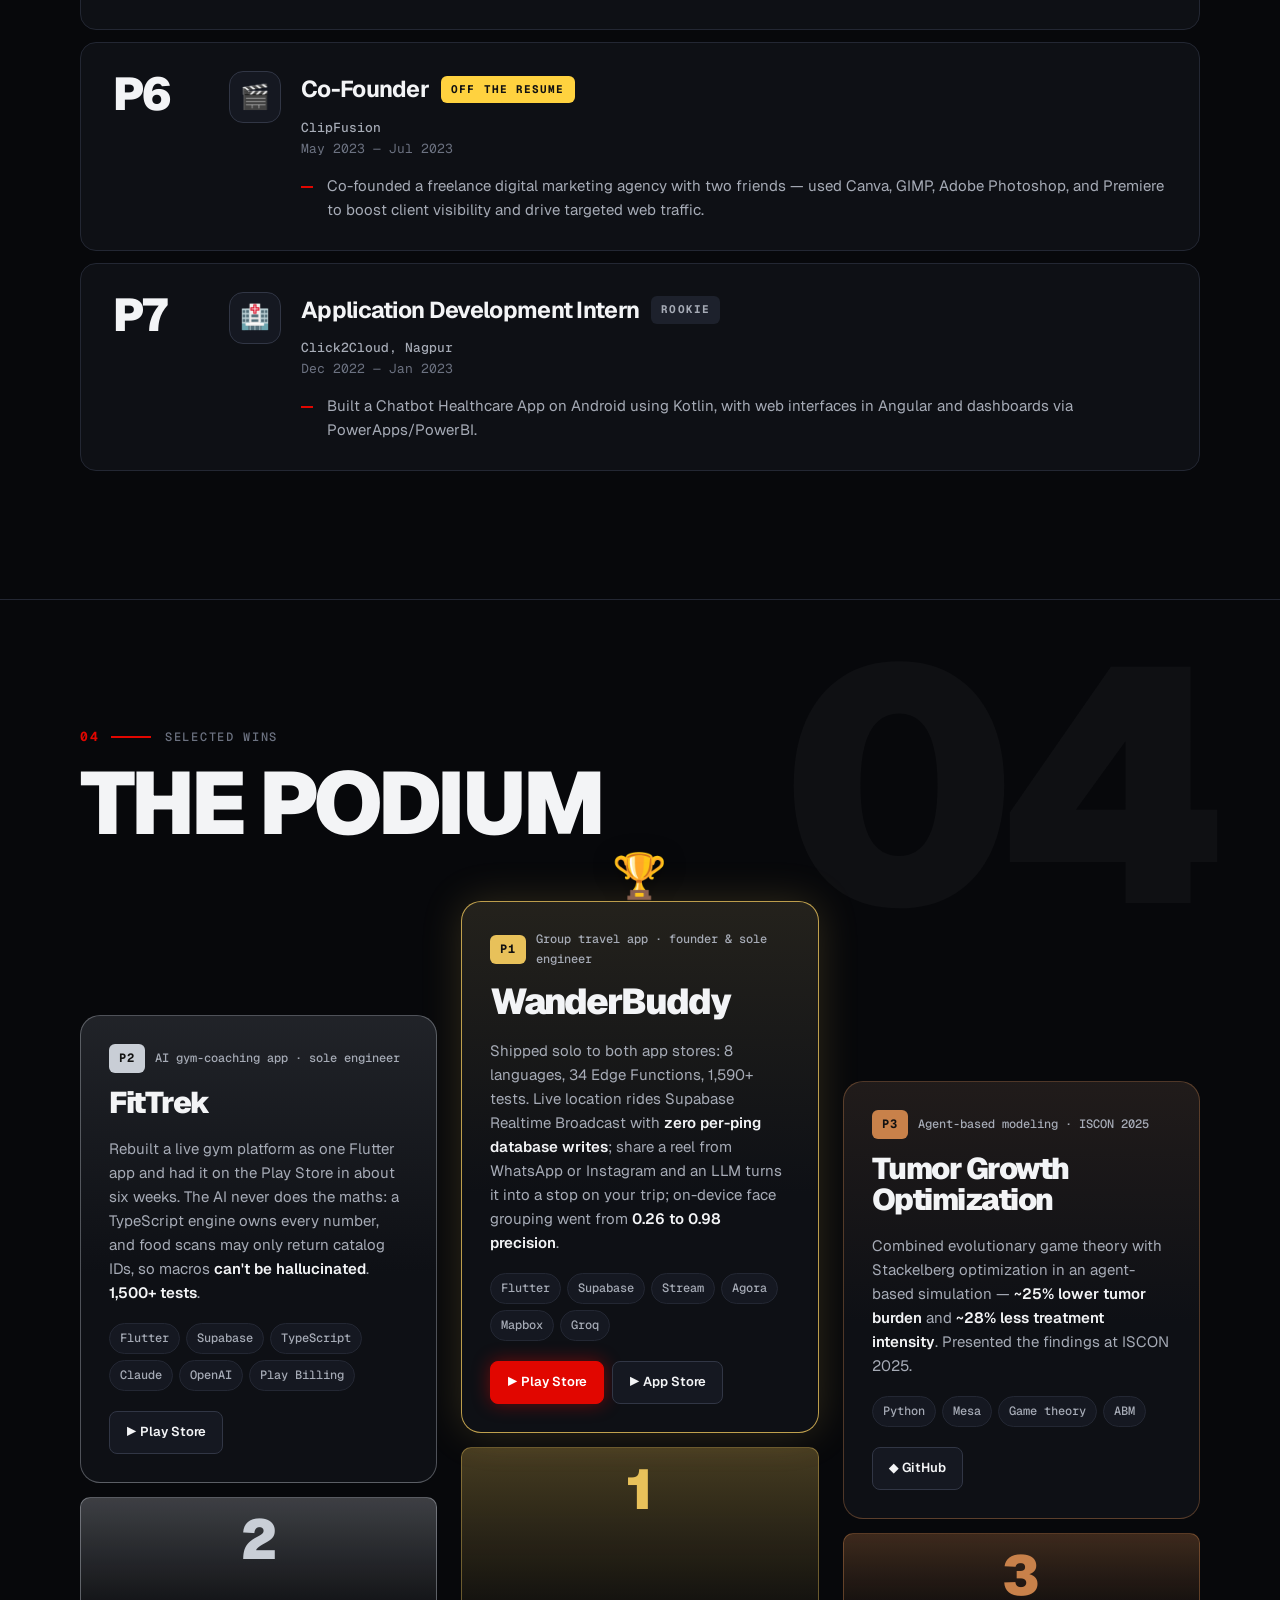
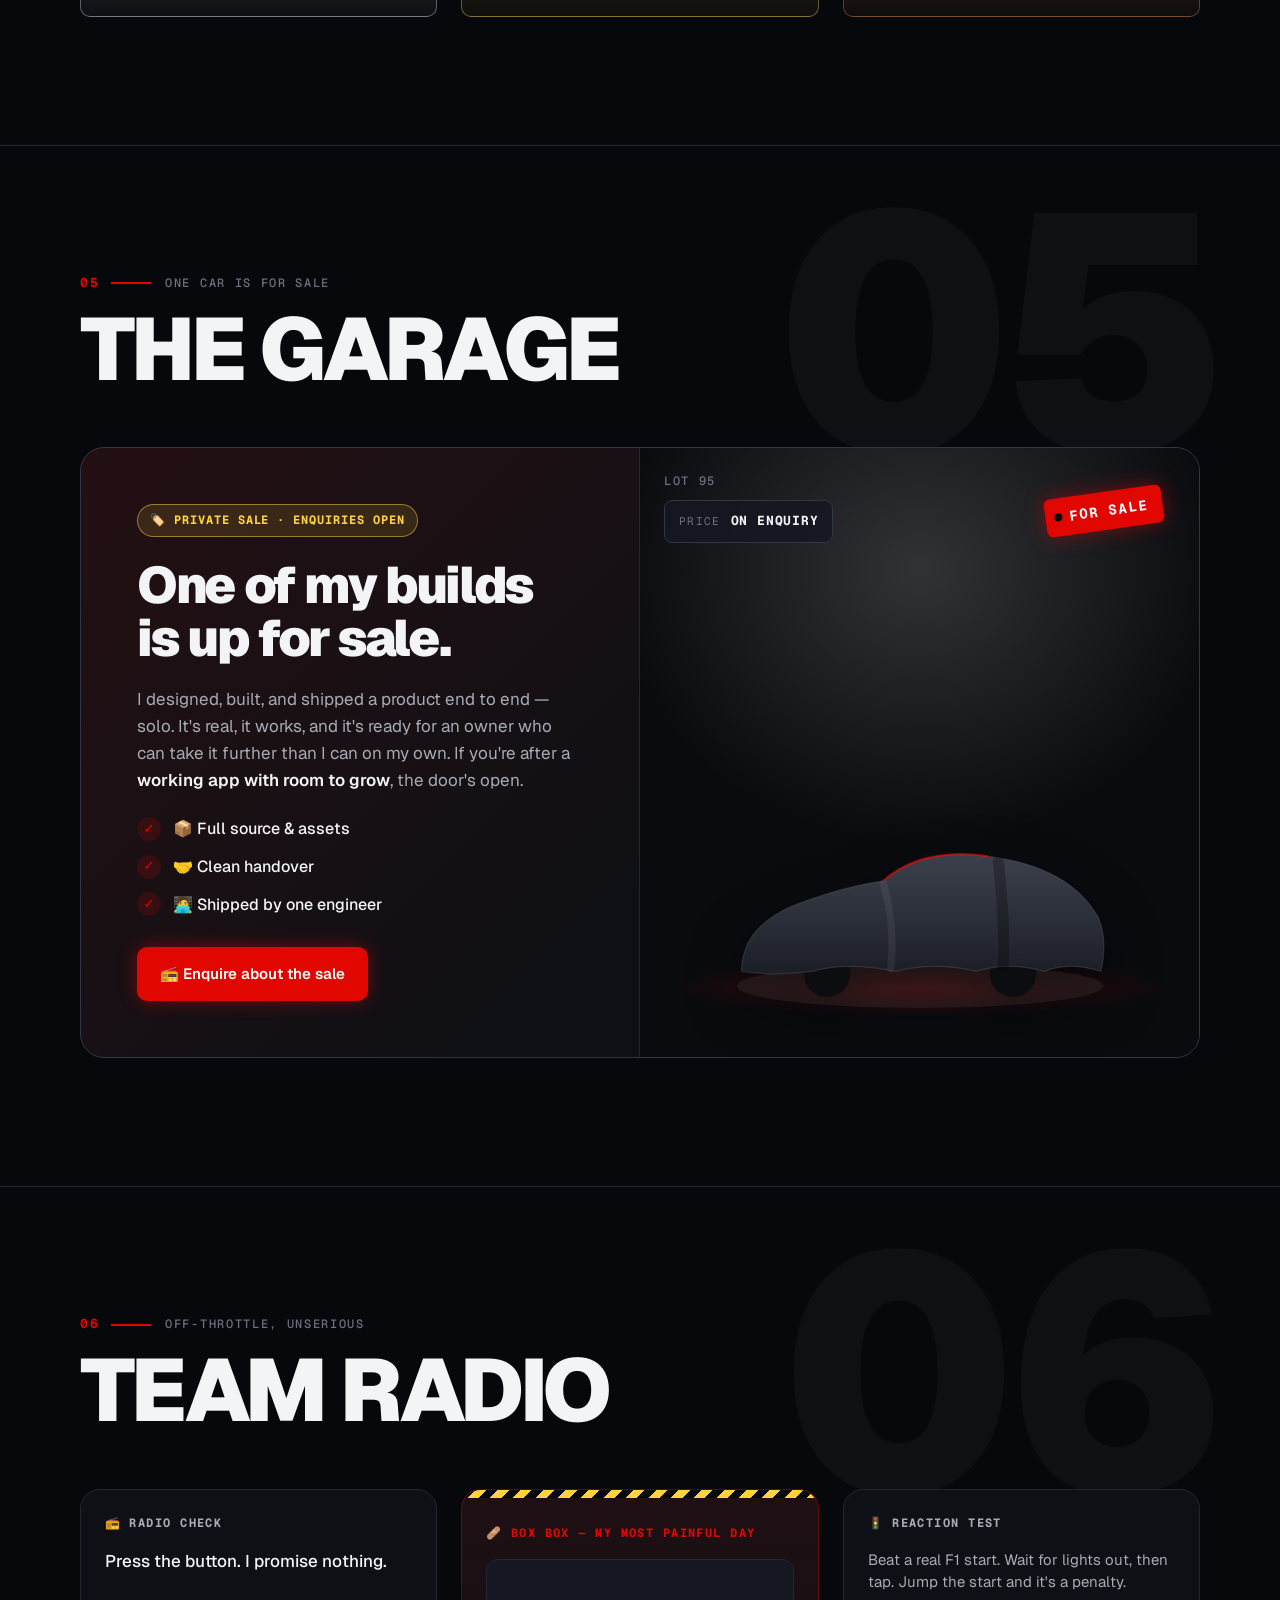
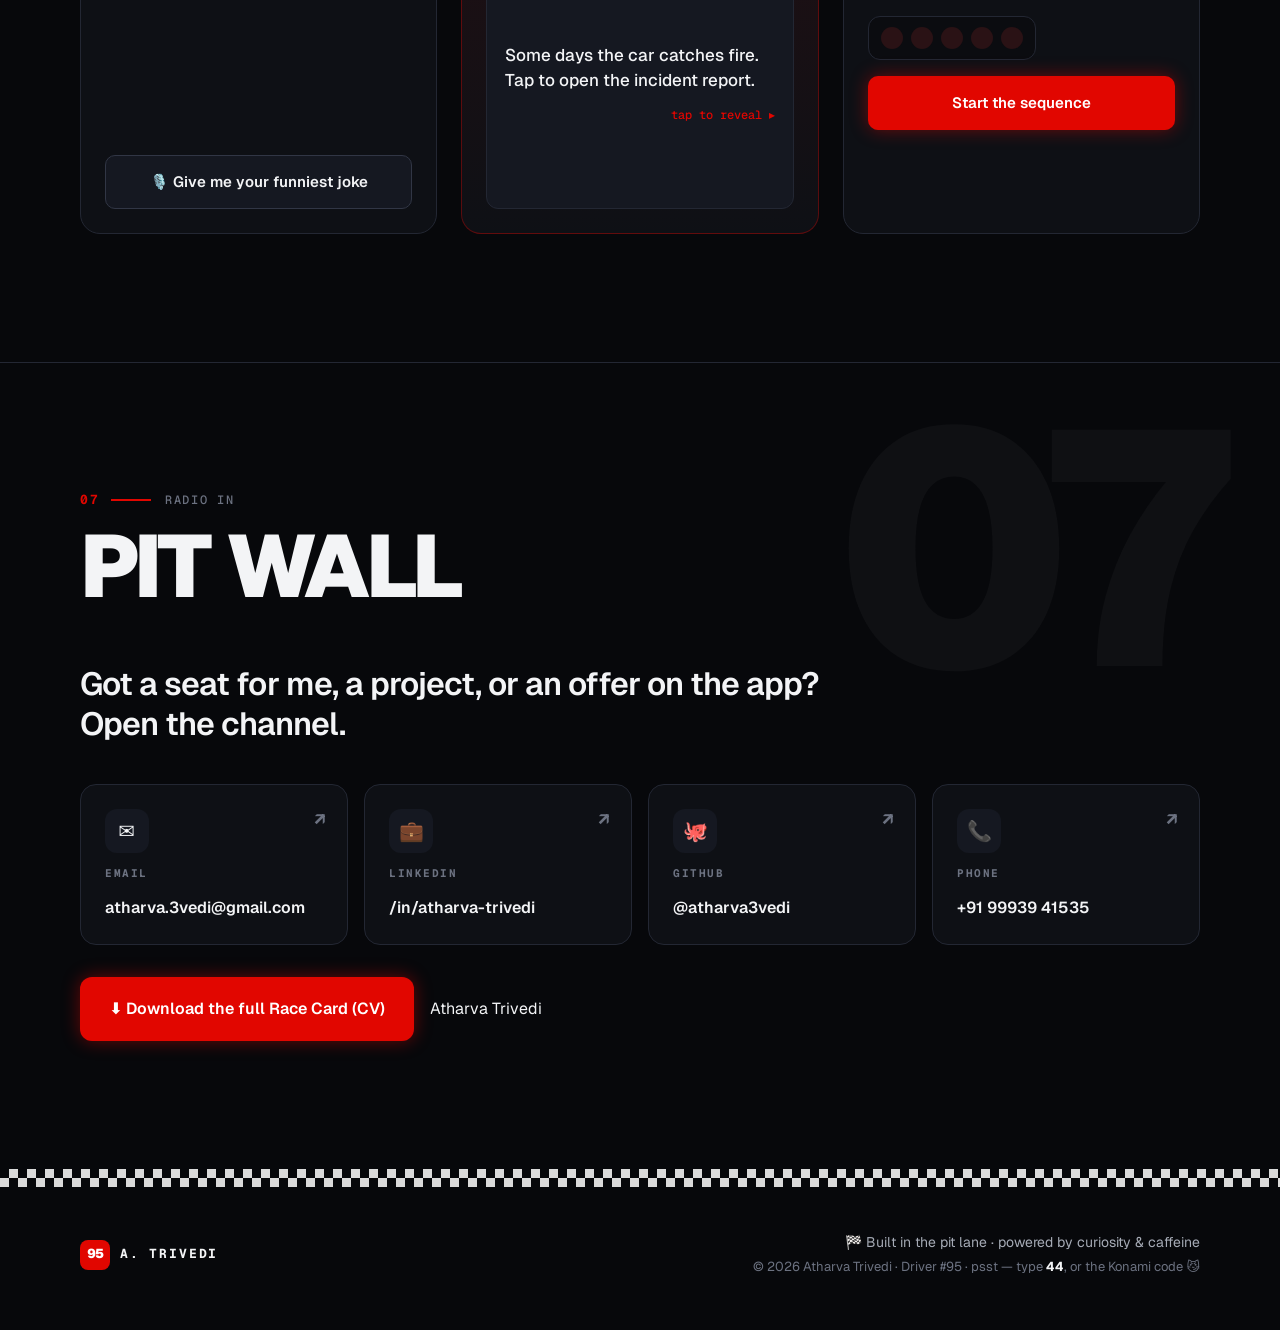
==== commit 8e183f66: "Redesign: Night Session #95 look; remove the AI chat New dark pit-wall style from the Figma redesign" ====
--- a/index.html
+++ b/index.html
@@ -5,7 +5,7 @@
   <meta name="viewport" content="width=device-width, initial-scale=1.0" />
   <title>Atharva Trivedi — AI/ML Engineer · Driver #95</title>
   <meta name="description" content="Atharva Trivedi — AI/ML software engineer racing for Ericsson's 5G RAN program. LLM agents, RAG pipelines, and two apps shipped solo (FitTrek, WanderBuddy). Portfolio of a racing cat." />
-  <meta name="theme-color" content="#0a0b0f" />
+  <meta name="theme-color" content="#07080b" />
 
   <!-- Open Graph -->
   <meta property="og:title" content="Atharva Trivedi — AI/ML Engineer · Driver #95" />
@@ -18,7 +18,7 @@
   <!-- Fonts -->
   <link rel="preconnect" href="https://fonts.googleapis.com" />
   <link rel="preconnect" href="https://fonts.gstatic.com" crossorigin />
-  <link href="https://fonts.googleapis.com/css2?family=Orbitron:wght@500;700;900&family=Rajdhani:wght@500;600;700&family=Titillium+Web:wght@400;600;700;900&family=Share+Tech+Mono&display=swap" rel="stylesheet" />
+  <link href="https://fonts.googleapis.com/css2?family=Geist:wght@400;500;600;700;800;900&family=Geist+Mono:wght@400;500;700&display=swap" rel="stylesheet" />
 
   <link rel="stylesheet" href="styles.css" />
 </head>
@@ -37,7 +37,7 @@
 
   <!-- ===================== NAV ===================== -->
   <header class="nav" id="top">
-    <a class="nav-brand" href="#top" aria-label="Home">
+    <a class="nav-brand" href="#hero" aria-label="Home">
       <span class="brand-num">95</span>
       <span class="brand-name">A. TRIVEDI</span>
     </a>
@@ -47,33 +47,34 @@
       <a href="#history">Race History</a>
       <a href="#podium">Podium</a>
       <a href="#garage">Garage</a>
-      <a href="#ask">Ask AI</a>
       <a href="#radio">Team Radio</a>
       <a href="#pitwall" class="nav-cta">Pit Wall</a>
     </nav>
+    <div class="nav-tools">
+      <!-- Tire-compound theme switcher -->
+      <div class="compound-switch" id="compoundSwitch" role="group" aria-label="Tire compound (accent color)">
+        <button class="tyre soft active" data-accent="#e10600" title="Soft — red">S</button>
+        <button class="tyre medium" data-accent="#ffd400" title="Medium — yellow">M</button>
+        <button class="tyre hard" data-accent="#e6e6e6" title="Hard — white">H</button>
+      </div>
+
+      <!-- Engine-sound toggle -->
+      <button class="sound-toggle" id="soundToggle" aria-pressed="true" title="Engine sound on/off">🔊</button>
+    </div>
     <button class="nav-burger" id="burger" aria-label="Menu" aria-expanded="false">
       <span></span><span></span><span></span>
     </button>
   </header>
 
-  <!-- Tire-compound theme switcher -->
-  <div class="compound-switch" id="compoundSwitch" role="group" aria-label="Tire compound (accent color)">
-    <button class="tyre soft active" data-accent="#e10600" title="Soft — red">S</button>
-    <button class="tyre medium" data-accent="#ffd400" title="Medium — yellow">M</button>
-    <button class="tyre hard" data-accent="#e6e6e6" title="Hard — white">H</button>
-  </div>
-
-  <!-- Engine-sound toggle -->
-  <button class="sound-toggle" id="soundToggle" aria-pressed="true" title="Engine sound on/off">🔊</button>
-
   <main>
     <!-- ===================== HERO ===================== -->
     <section class="hero" id="hero">
       <div class="hero-grain" aria-hidden="true"></div>
+      <div class="hero-95" aria-hidden="true">95</div>
       <div class="hero-inner">
         <div class="hero-copy">
           <p class="kicker"><span class="flag">🏁</span> ROUND 1 · BANGALORE GP · 2026 SEASON</p>
-          <h1 class="hero-name">ATHARVA<br />TRIVEDI</h1>
+          <h1 class="hero-name"><span>ATHARVA</span> <span class="outline">TRIVEDI</span></h1>
           <p class="hero-role">
             <span class="role-static">AI/ML SOFTWARE ENGINEER</span>
             <span class="role-rotate" id="roleRotate" aria-live="polite"></span>
@@ -87,99 +88,67 @@
             <a href="assets/atharva_trivedi_resume.pdf" class="btn btn-ghost" download="Atharva_Trivedi_Resume.pdf">⬇ Race Card (CV)</a>
           </div>
 
-          <!-- Start lights -->
-          <div class="start-lights" id="startLights" aria-hidden="true">
-            <div class="sl-gantry">
-              <span class="sl"></span><span class="sl"></span><span class="sl"></span>
-              <span class="sl"></span><span class="sl"></span>
-            </div>
-            <p class="sl-caption" id="slCaption">LIGHTS OUT AND AWAY WE GO</p>
-          </div>
         </div>
 
         <!-- Racing cat car -->
-        <div class="hero-car" aria-label="A cat driving a Formula 1 car" role="img">
+        <div class="hero-car">
+        <!-- Start lights -->
+        <div class="start-lights" id="startLights" aria-hidden="true">
+          <div class="sl-gantry">
+            <span class="sl"></span><span class="sl"></span><span class="sl"></span>
+            <span class="sl"></span><span class="sl"></span>
+          </div>
+          <p class="sl-caption"><span id="slCaption">LIGHTS OUT AND AWAY WE GO</span> <span class="sl-tip">blip the throttle</span></p>
+        </div>
+        <div class="hud" aria-hidden="true">
+          <span><i>SPEED</i>312 KM/H</span><span><i>GEAR</i>8</span><span class="drs-chip"><i>DRS</i>OPEN</span>
+        </div>
           <div class="speed-lines" aria-hidden="true"></div>
-          <svg class="f1car" viewBox="0 0 640 300" xmlns="http://www.w3.org/2000/svg">
-            <!-- ground shadow -->
-            <ellipse cx="320" cy="255" rx="240" ry="18" fill="rgba(0,0,0,0.5)" />
-
+          <svg class="f1car" viewBox="0 0 1000 300" xmlns="http://www.w3.org/2000/svg" role="img" aria-label="A cat driving a Formula 1 car">
+            <ellipse cx="520" cy="270" rx="450" ry="14" fill="rgba(0,0,0,0.6)"/>
             <!-- rear wing -->
-            <g class="car-part">
-              <rect x="18" y="120" width="60" height="12" rx="3" fill="var(--car-2)"/>
-              <rect x="24" y="132" width="10" height="60" fill="var(--car-1)"/>
-              <rect x="62" y="132" width="10" height="60" fill="var(--car-1)"/>
-              <rect x="14" y="112" width="68" height="8" rx="3" fill="var(--accent)"/>
-            </g>
-
-            <!-- floor / body -->
-            <path class="car-body" d="M60 196 L120 196 C150 196 165 150 235 150 L360 150
-                 C420 150 430 160 470 168 C520 178 560 176 596 196 L596 210
-                 C560 214 120 214 60 210 Z" fill="var(--car-1)"/>
-            <!-- sidepod accent -->
-            <path d="M235 150 L360 150 C400 150 415 158 445 166 L300 178 L235 172 Z" fill="var(--car-2)"/>
-            <path d="M120 196 C150 196 165 150 235 150 L235 172 L150 190 Z" fill="var(--accent)" opacity="0.85"/>
-
-            <!-- cockpit + halo -->
-            <path class="halo" d="M250 150 C255 118 320 116 330 150" fill="none" stroke="var(--car-3)" stroke-width="7" stroke-linecap="round"/>
-            <rect x="238" y="150" width="120" height="6" rx="3" fill="var(--car-3)"/>
-
-            <!-- nose -->
-            <path d="M470 168 C520 176 590 182 620 196 L596 196 C560 176 520 178 470 168 Z" fill="var(--car-2)"/>
+            <path d="M36 62 L152 62 L152 80 L36 80 Z" fill="var(--accent)"/>
+            <path d="M42 88 L148 88 L148 100 L42 100 Z" fill="#1d212c"/>
+            <path d="M30 54 L60 54 L66 188 L38 188 Z" fill="#151821" stroke="#313645" stroke-width="2"/>
+            <!-- body, livery stripe, engine cover, sidepod, floor -->
+            <path class="car-body" d="M70 214 L84 170 Q120 150 200 140 L330 120 Q380 112 410 96 Q432 84 452 94 L470 128 L560 132 Q640 138 720 154 L880 186 Q944 198 952 208 L948 214 Z" fill="#151821"/>
+            <path d="M150 168 L360 132 Q420 124 470 140 L720 170 L900 200 L898 206 L700 186 L460 156 Q400 148 340 156 L150 182 Z" fill="var(--accent)"/>
+            <path d="M160 152 L330 120 L420 98 L300 134 Z" fill="#1d212c"/>
+            <path d="M270 214 L300 172 Q360 152 470 156 L600 168 L640 214 Z" fill="#0e1015" stroke="#313645" stroke-width="2"/>
+            <rect x="76" y="212" width="820" height="12" rx="4" fill="#0b0c10"/>
             <!-- front wing -->
-            <g>
-              <rect x="588" y="196" width="44" height="8" rx="3" fill="var(--car-2)"/>
-              <rect x="596" y="204" width="40" height="7" rx="2" fill="var(--accent)"/>
-            </g>
-
-            <!-- number roundel -->
-            <circle cx="160" cy="176" r="20" fill="#fff"/>
-            <text x="160" y="184" text-anchor="middle" font-family="Orbitron, sans-serif" font-weight="900" font-size="24" fill="var(--car-1)">95</text>
-
+            <path d="M820 240 L978 240 L978 230 L930 222 L836 228 Z" fill="var(--accent)"/>
+            <rect x="962" y="200" width="16" height="42" rx="3" fill="#1d212c"/>
             <!-- THE CAT DRIVER -->
             <g class="cat-driver">
-              <!-- helmet -->
-              <circle cx="290" cy="132" r="26" fill="var(--accent)"/>
-              <path d="M266 134 a24 24 0 0 1 48 0 Z" fill="#0a0b0f" opacity="0.85"/>
-              <rect x="270" y="126" width="40" height="12" rx="6" fill="#7fe9ff" opacity="0.9"/>
-              <!-- cat ears on helmet -->
-              <path d="M270 110 L262 86 L286 104 Z" fill="var(--accent)"/>
-              <path d="M310 110 L318 86 L294 104 Z" fill="var(--accent)"/>
-              <path d="M272 106 L268 94 L280 103 Z" fill="#0a0b0f"/>
-              <path d="M308 106 L312 94 L300 103 Z" fill="#0a0b0f"/>
-              <!-- little cat face peeking (whiskers) -->
-              <g stroke="#fff" stroke-width="1.6" opacity="0.9">
-                <line x1="276" y1="140" x2="262" y2="138"/>
-                <line x1="276" y1="143" x2="262" y2="144"/>
-                <line x1="304" y1="140" x2="318" y2="138"/>
-                <line x1="304" y1="143" x2="318" y2="144"/>
-              </g>
-              <circle cx="290" cy="141" r="2.4" fill="#ff9bd0"/>
+              <path d="M478 104 L486 70 L506 96 Z" fill="var(--accent)"/>
+              <path d="M512 94 L534 68 L538 104 Z" fill="var(--accent)"/>
+              <path d="M485 98 L489 81 L500 95 Z" fill="#ffb3bc"/>
+              <path d="M518 94 L530 80 L533 99 Z" fill="#ffb3bc"/>
+              <circle cx="510" cy="118" r="30" fill="#f3f4f6"/>
+              <path d="M502 106 L544 106 Q549 120 541 129 L502 129 Z" fill="#07080b"/>
+              <circle cx="519" cy="117" r="3.5" fill="#2bd576"/>
+              <circle cx="533" cy="117" r="3.5" fill="#2bd576"/>
             </g>
-
+            <path class="halo" d="M446 112 Q500 72 572 126" fill="none" stroke="#313645" stroke-width="9" stroke-linecap="round"/>
             <!-- wheels -->
             <g class="wheel wheel-rear">
-              <circle cx="150" cy="210" r="46" fill="#111"/>
-              <circle cx="150" cy="210" r="46" fill="none" stroke="#2a2a2a" stroke-width="4"/>
-              <circle cx="150" cy="210" r="20" fill="#1c1c22"/>
-              <g stroke="var(--accent)" stroke-width="4">
-                <line x1="150" y1="176" x2="150" y2="244"/>
-                <line x1="116" y1="210" x2="184" y2="210"/>
-                <line x1="126" y1="186" x2="174" y2="234"/>
-                <line x1="174" y1="186" x2="126" y2="234"/>
-              </g>
+              <circle cx="200" cy="206" r="58" fill="#0b0c10"/>
+              <circle cx="200" cy="206" r="47" fill="none" stroke="var(--accent)" stroke-width="5"/>
+              <circle cx="200" cy="206" r="30" fill="#1d212c"/>
+              <g stroke="#6c7281" stroke-width="4"><line x1="200" y1="178" x2="200" y2="234"/><line x1="176" y1="192" x2="224" y2="220"/><line x1="224" y1="192" x2="176" y2="220"/></g>
+              <circle cx="200" cy="206" r="9" fill="#6c7281"/>
             </g>
             <g class="wheel wheel-front">
-              <circle cx="500" cy="210" r="46" fill="#111"/>
-              <circle cx="500" cy="210" r="46" fill="none" stroke="#2a2a2a" stroke-width="4"/>
-              <circle cx="500" cy="210" r="20" fill="#1c1c22"/>
-              <g stroke="var(--accent)" stroke-width="4">
-                <line x1="500" y1="176" x2="500" y2="244"/>
-                <line x1="466" y1="210" x2="534" y2="210"/>
-                <line x1="476" y1="186" x2="524" y2="234"/>
-                <line x1="524" y1="186" x2="476" y2="234"/>
-              </g>
+              <circle cx="790" cy="208" r="54" fill="#0b0c10"/>
+              <circle cx="790" cy="208" r="44" fill="none" stroke="var(--accent)" stroke-width="5"/>
+              <circle cx="790" cy="208" r="28" fill="#1d212c"/>
+              <g stroke="#6c7281" stroke-width="4"><line x1="790" y1="182" x2="790" y2="234"/><line x1="768" y1="195" x2="812" y2="221"/><line x1="812" y1="195" x2="768" y2="221"/></g>
+              <circle cx="790" cy="208" r="8" fill="#6c7281"/>
             </g>
+            <!-- number roundel -->
+            <circle cx="372" cy="150" r="26" fill="#f3f4f6"/>
+            <text x="372" y="160" text-anchor="middle" font-family="Geist, sans-serif" font-weight="900" font-size="28" fill="#07080b">95</text>
           </svg>
 
           <!-- Overtaking mini-game — replaces the car when you hit "Race me" -->
@@ -223,11 +192,11 @@
     </section>
 
     <!-- ===================== GRID / ABOUT ===================== -->
-    <section class="section grid-sec" id="grid">
+    <section class="section grid-sec" data-n="01" id="grid">
       <div class="section-head">
         <span class="sec-index">01</span>
         <h2 class="sec-title">The Grid</h2>
-        <span class="sec-tag">// driver profile</span>
+        <span class="sec-tag">driver profile</span>
       </div>
 
       <div class="grid-wrap">
@@ -277,11 +246,11 @@
     </section>
 
     <!-- ===================== TELEMETRY / SKILLS ===================== -->
-    <section class="section telemetry-sec" id="telemetry">
+    <section class="section telemetry-sec" data-n="02" id="telemetry">
       <div class="section-head">
         <span class="sec-index">02</span>
         <h2 class="sec-title">Telemetry</h2>
-        <span class="sec-tag">// car setup &amp; skills</span>
+        <span class="sec-tag">car setup &amp; skills</span>
       </div>
 
       <div class="telemetry-grid">
@@ -332,11 +301,11 @@
     </section>
 
     <!-- ===================== RACE HISTORY / EXPERIENCE ===================== -->
-    <section class="section history-sec" id="history">
+    <section class="section history-sec" data-n="03" id="history">
       <div class="section-head">
         <span class="sec-index">03</span>
         <h2 class="sec-title">Race History</h2>
-        <span class="sec-tag">// where I've raced</span>
+        <span class="sec-tag">where I've raced</span>
       </div>
 
       <div class="timeline">
@@ -461,11 +430,11 @@
     </section>
 
     <!-- ===================== PODIUM / PROJECTS ===================== -->
-    <section class="section podium-sec" id="podium">
+    <section class="section podium-sec" data-n="04" id="podium">
       <div class="section-head">
         <span class="sec-index">04</span>
         <h2 class="sec-title">The Podium</h2>
-        <span class="sec-tag">// selected wins</span>
+        <span class="sec-tag">selected wins</span>
       </div>
 
       <div class="podium">
@@ -542,11 +511,11 @@
     </section>
 
     <!-- ===================== GARAGE / APP FOR SALE ===================== -->
-    <section class="section garage-sec" id="garage">
+    <section class="section garage-sec" data-n="05" id="garage">
       <div class="section-head">
         <span class="sec-index">05</span>
         <h2 class="sec-title">The Garage</h2>
-        <span class="sec-tag">// one car is for sale</span>
+        <span class="sec-tag">one car is for sale</span>
       </div>
 
       <!-- Want to name the app publicly? Swap the <h3> text for its name and add real
@@ -599,40 +568,19 @@
               <path d="M150 112 Q182 84 236 92" stroke="var(--accent)" stroke-width="2" fill="none" opacity="0.6" />
             </svg>
             <div class="sale-tag"><span class="sale-tag-hole"></span>FOR SALE</div>
+            <p class="lot" aria-hidden="true">LOT 95</p>
+            <p class="price"><span>PRICE</span> ON ENQUIRY</p>
           </div>
         </div>
       </article>
     </section>
 
     <!-- ===================== TEAM RADIO / FUN ===================== -->
-    <section class="section radio-sec" id="radio">
+    <section class="section radio-sec" data-n="06" id="radio">
       <div class="section-head">
         <span class="sec-index">06</span>
         <h2 class="sec-title">Team Radio</h2>
-        <span class="sec-tag">// off-throttle, unserious</span>
-      </div>
-
-      <!-- Ask my AI (Groq-powered, speaks in Atharva's voice) -->
-      <div class="ai-card reveal" id="ask">
-        <div class="ai-head">
-          <span class="ai-live"><span class="ai-dot"></span>LIVE</span>
-          <span class="ai-title">📻 TALK TO MY RACE ENGINEER</span>
-          <span class="ai-note">built by me · hosted by me · running on Qwen</span>
-        </div>
-        <div class="ai-log" id="aiLog">
-          <div class="ai-msg ai-bot">Oi. I'm Atharva's AI — basically him after two coffees. Ask me anything: the work, the projects, my F1 takes, Miu, whatever. Fair warning, I'm a bit chaotic.</div>
-        </div>
-        <div class="ai-chips" id="aiChips">
-          <button class="ai-chip" type="button">What actually drives you?</button>
-          <button class="ai-chip" type="button">Your hottest F1 take?</button>
-          <button class="ai-chip" type="button">Tell me about Miu</button>
-          <button class="ai-chip" type="button">Are you any good at C?</button>
-          <button class="ai-chip" type="button">Why sell WanderBuddy?</button>
-        </div>
-        <form class="ai-form" id="aiForm">
-          <input class="ai-input" id="aiInput" type="text" maxlength="500" autocomplete="off" placeholder="Ask me something…" aria-label="Ask Atharva's AI" />
-          <button class="ai-send" id="aiSend" type="submit" aria-label="Send">➤</button>
-        </form>
+        <span class="sec-tag">off-throttle, unserious</span>
       </div>
 
       <div class="radio-grid">
@@ -675,11 +623,11 @@
     </section>
 
     <!-- ===================== PIT WALL / CONTACT ===================== -->
-    <section class="section pitwall-sec" id="pitwall">
+    <section class="section pitwall-sec" data-n="07" id="pitwall">
       <div class="section-head">
         <span class="sec-index">07</span>
         <h2 class="sec-title">Pit Wall</h2>
-        <span class="sec-tag">// radio in</span>
+        <span class="sec-tag">radio in</span>
       </div>
 
       <div class="pitwall">
@@ -706,12 +654,14 @@
             <span class="pw-v">+91 99939 41535</span>
           </a>
         </div>
+        <div class="pw-row">
         <a href="assets/atharva_trivedi_resume.pdf" class="btn btn-primary pw-cv" download="Atharva_Trivedi_Resume.pdf">⬇ Download the full Race Card (CV)</a>
 
         <div class="pw-badge">
           <div class="badge-base LI-profile-badge" data-locale="en_US" data-size="medium" data-theme="dark" data-type="VERTICAL" data-vanity="atharva-trivedi" data-version="v1">
             <a class="badge-base__link LI-simple-link" href="https://www.linkedin.com/in/atharva-trivedi?trk=profile-badge" target="_blank" rel="noopener">Atharva Trivedi</a>
           </div>
+        </div>
         </div>
       </div>
     </section>
@@ -721,8 +671,11 @@
   <footer class="footer">
     <div class="checker" aria-hidden="true"></div>
     <div class="footer-inner">
+      <a class="nav-brand foot-brand" href="#hero" aria-label="Back to top"><span class="brand-num">95</span><span class="brand-name">A. TRIVEDI</span></a>
+      <div class="foot-lines">
       <p>🏁 Built in the pit lane · powered by curiosity &amp; caffeine</p>
       <p class="foot-copy">© 2026 Atharva Trivedi · Driver #95 · <span id="konamiHint">psst — type <strong>44</strong>, or the Konami code 😼</span></p>
+      </div>
     </div>
   </footer>
 
--- a/styles.css
+++ b/styles.css
@@ -1,81 +1,56 @@
 /* =========================================================
-   ATHARVA TRIVEDI — F1 x CAT PORTFOLIO
+   ATHARVA TRIVEDI — NIGHT SESSION #95
+   Dark pit-wall look: Geist type, timing-screen data, tyre-compound accent.
    ========================================================= */
 
 :root {
-  --carbon: #0a0b0f;
-  --carbon-2: #101218;
-  --carbon-3: #171a22;
-  --panel: #14161d;
-  --line: rgba(255, 255, 255, 0.08);
-  --line-2: rgba(255, 255, 255, 0.14);
-  --text: #f4f5f8;
-  --muted: #9aa0ad;
-  --muted-2: #6b7280;
+  --carbon: #07080b;
+  --carbon-2: #0e1015;
+  --carbon-3: #151821;
+  --carbon-4: #1d212c;
+  --line: #232733;
+  --line-2: #313645;
+  --text: #f3f4f6;
+  --muted: #a6abb6;
+  --muted-2: #6c7281;
+
+  --gold: #e8c15a;
+  --silver: #c9ced6;
+  --bronze: #c8814a;
+  --purple: #b45cff;
+  --green: #2bd576;
+  --yellow: #ffd23f;
+  --red-light: #ff2a2a;
 
   /* accent is swapped by the tire-compound switcher */
   --accent: #e10600;
   --accent-glow: rgba(225, 6, 0, 0.45);
   --on-accent: #fff; /* text on top of --accent; flips to black on light compounds */
 
-  /* car paint */
-  --car-1: #e10600;
-  --car-2: #1c1f28;
-  --car-3: #c9ccd6;
-
-  --mono: "Share Tech Mono", monospace;
-  --display: "Orbitron", sans-serif;
-  --head: "Rajdhani", sans-serif;
-  --body: "Titillium Web", sans-serif;
-
-  --maxw: 1180px;
+  --sans: "Geist", system-ui, -apple-system, "Segoe UI", Roboto, sans-serif;
+  --mono: "Geist Mono", ui-monospace, SFMono-Regular, Menlo, Consolas, monospace;
+
+  --maxw: 1200px;
+  --pad: clamp(16px, 4vw, 40px);
 }
 
 * { box-sizing: border-box; margin: 0; padding: 0; }
 
-html { scroll-behavior: smooth; scroll-padding-top: 84px; }
+html { scroll-behavior: smooth; scroll-padding-top: 80px; }
 
 body {
   background: var(--carbon);
   color: var(--text);
-  font-family: var(--body);
+  font-family: var(--sans);
   line-height: 1.6;
   overflow-x: hidden;
   -webkit-font-smoothing: antialiased;
 }
 
-/* Carbon-fiber texture layer */
-body::before {
-  content: "";
-  position: fixed;
-  inset: 0;
-  z-index: -2;
-  background:
-    linear-gradient(27deg, rgba(255,255,255,0.02) 5px, transparent 5px) 0 5px,
-    linear-gradient(207deg, rgba(255,255,255,0.02) 5px, transparent 5px) 10px 0,
-    linear-gradient(27deg, rgba(0,0,0,0.35) 5px, transparent 5px) 0 10px,
-    linear-gradient(207deg, rgba(0,0,0,0.35) 5px, transparent 5px) 10px 5px,
-    var(--carbon);
-  background-size: 20px 20px;
-  opacity: 0.6;
-}
-/* subtle vignette + accent wash */
-body::after {
-  content: "";
-  position: fixed;
-  inset: 0;
-  z-index: -1;
-  pointer-events: none;
-  background:
-    radial-gradient(900px 500px at 80% -10%, var(--accent-glow), transparent 60%),
-    radial-gradient(700px 500px at 0% 100%, rgba(0, 200, 255, 0.06), transparent 60%);
-  opacity: 0.5;
-  transition: background 0.5s ease;
-}
-
 a { color: inherit; text-decoration: none; }
-
-::selection { background: var(--accent); color: #fff; }
+button { font: inherit; }
+::selection { background: var(--accent); color: var(--on-accent); }
+:focus-visible { outline: 2px solid var(--accent); outline-offset: 3px; border-radius: 6px; }
 
 /* ---------- Paw cursor trail ---------- */
 .paw-trail { position: fixed; inset: 0; z-index: 5; pointer-events: none; }
@@ -84,195 +59,231 @@
 .intro {
   position: fixed; inset: 0; z-index: 999;
   background: var(--carbon);
-  display: grid; place-content: center; gap: 26px;
+  display: grid; place-content: center; justify-items: center; gap: 26px;
   transition: opacity 0.6s ease, visibility 0.6s ease;
 }
 .intro.done { opacity: 0; visibility: hidden; }
-.intro-lights { display: flex; gap: 14px; }
-.intro-lights .light {
-  width: 34px; height: 34px; border-radius: 50%;
-  background: #2a0000; border: 2px solid #3a0000;
-  box-shadow: inset 0 0 8px rgba(0,0,0,0.8);
-}
-.intro-lights .light.on {
-  background: #ff1e00;
-  border-color: #ff5b42;
-  box-shadow: 0 0 18px #ff1e00, inset 0 0 10px rgba(255,255,255,0.4);
-}
-.intro-text {
-  font-family: var(--mono); letter-spacing: 4px; color: var(--muted);
-  text-align: center; font-size: 0.85rem;
-}
+.intro-lights {
+  display: flex; gap: 12px; padding: 14px 18px; border-radius: 18px;
+  background: var(--carbon-2); border: 1px solid var(--line);
+}
+.intro-lights .light { width: 38px; height: 38px; border-radius: 50%; background: #2a1215; }
+.intro-lights .light.on { background: var(--red-light); box-shadow: 0 0 22px var(--red-light); }
+.intro-text { font-family: var(--mono); font-weight: 700; letter-spacing: 0.3em; color: var(--muted); font-size: 13px; text-align: center; }
 
 /* ---------- Nav ---------- */
 .nav {
   position: fixed; top: 0; left: 0; right: 0; z-index: 100;
-  display: flex; align-items: center; justify-content: space-between;
-  padding: 14px clamp(16px, 4vw, 40px);
-  background: rgba(10, 11, 15, 0.72);
-  backdrop-filter: blur(14px);
+  height: 72px; display: flex; align-items: center; gap: 20px;
+  padding: 0 var(--pad);
+  background: rgba(7, 8, 11, 0.8);
+  backdrop-filter: blur(20px); -webkit-backdrop-filter: blur(20px);
   border-bottom: 1px solid var(--line);
 }
-.nav-brand { display: flex; align-items: center; gap: 10px; }
+.nav-brand { display: flex; align-items: center; gap: 10px; flex-shrink: 0; }
 .brand-num {
-  font-family: var(--display); font-weight: 900; font-size: 1.4rem;
-  color: var(--on-accent); background: var(--accent);
-  width: 34px; height: 34px; display: grid; place-content: center;
-  clip-path: polygon(0 0, 100% 0, 85% 100%, 0% 100%);
+  width: 36px; height: 36px; border-radius: 8px; display: grid; place-content: center;
+  background: var(--accent); color: var(--on-accent);
+  font-weight: 900; font-size: 16px; letter-spacing: -0.04em;
   transition: background 0.4s ease;
 }
-.brand-name { font-family: var(--head); font-weight: 700; letter-spacing: 1px; }
-.nav-links { display: flex; gap: 22px; align-items: center; }
+.brand-name { font-family: var(--mono); font-weight: 700; font-size: 13px; letter-spacing: 0.14em; }
+.nav-links { display: flex; align-items: center; gap: 2px; margin: 0 auto; }
 .nav-links a {
-  font-family: var(--head); font-weight: 600; font-size: 0.95rem;
-  letter-spacing: 0.5px; color: var(--muted);
-  position: relative; padding: 4px 0; transition: color 0.2s;
-}
-.nav-links a:hover { color: var(--text); }
-.nav-links a::after {
-  content: ""; position: absolute; left: 0; bottom: -2px; height: 2px; width: 0;
-  background: var(--accent); transition: width 0.25s ease;
-}
-.nav-links a:hover::after { width: 100%; }
-.nav-links a.active { color: var(--text); }
-.nav-links a.active::after { width: 100%; }
-.nav-cta.active { background: var(--accent); color: var(--on-accent) !important; }
-.nav-cta {
-  border: 1px solid var(--accent); color: var(--text) !important;
-  padding: 6px 14px !important; border-radius: 4px;
-}
-.nav-cta::after { display: none; }
-.nav-cta:hover { background: var(--accent); color: var(--on-accent); }
-.nav-burger { display: none; background: none; border: 0; cursor: pointer; flex-direction: column; gap: 5px; padding: 6px; }
-.nav-burger span { width: 24px; height: 2px; background: var(--text); transition: 0.3s; }
+  font-size: 14px; font-weight: 500; color: var(--muted);
+  padding: 8px 12px; border-radius: 8px; transition: color 0.2s, background 0.2s;
+}
+.nav-links a:hover, .nav-links a.active { color: var(--text); background: var(--carbon-3); }
+.nav-links .nav-cta {
+  margin-left: 10px; padding: 9px 18px; font-weight: 600;
+  background: var(--accent); color: var(--on-accent); box-shadow: 0 0 18px var(--accent-glow);
+}
+.nav-links .nav-cta:hover, .nav-links .nav-cta.active { background: var(--accent); color: var(--on-accent); filter: brightness(1.12); }
+.nav-tools { display: flex; align-items: center; gap: 10px; flex-shrink: 0; }
+.nav-burger {
+  display: none; flex-direction: column; gap: 4px; padding: 12px 10px; cursor: pointer;
+  background: var(--carbon-2); border: 1px solid var(--line); border-radius: 10px;
+}
+.nav-burger span { width: 16px; height: 2px; border-radius: 1px; background: var(--text); transition: 0.3s; }
 
 /* ---------- Tire compound switch ---------- */
 .compound-switch {
-  position: fixed; right: 16px; top: 50%; transform: translateY(-50%);
-  z-index: 90; display: flex; flex-direction: column; gap: 10px;
+  display: flex; gap: 6px; padding: 4px; border-radius: 999px;
+  background: var(--carbon-2); border: 1px solid var(--line);
 }
 .tyre {
-  width: 42px; height: 42px; border-radius: 50%; cursor: pointer;
-  font-family: var(--display); font-weight: 700; font-size: 0.9rem; color: #fff;
-  background: #15171e; border: 3px solid #333; transition: transform 0.2s, border-color 0.2s;
-}
-.tyre.soft { border-color: #e10600; }
-.tyre.medium { border-color: #ffd400; }
-.tyre.hard { border-color: #e6e6e6; }
-.tyre:hover { transform: scale(1.12); }
-.tyre.active { box-shadow: 0 0 0 2px var(--carbon), 0 0 14px currentColor; }
+  width: 28px; height: 28px; border-radius: 50%; cursor: pointer;
+  font-family: var(--mono); font-weight: 700; font-size: 12px;
+  background: var(--carbon-2); border: 2px solid #333; opacity: 0.7;
+  transition: transform 0.2s, opacity 0.2s, box-shadow 0.2s;
+}
+.tyre.soft { border-color: #e10600; color: #ff4d47; }
+.tyre.medium { border-color: #ffd400; color: #ffd400; }
+.tyre.hard { border-color: #e6e6e6; color: #e6e6e6; }
+.tyre:hover { transform: scale(1.1); opacity: 1; }
+.tyre.active { opacity: 1; border-width: 3px; background: var(--carbon-4); box-shadow: 0 0 12px currentColor; }
+
+/* sound toggle */
+.sound-toggle {
+  width: 36px; height: 36px; border-radius: 50%; cursor: pointer;
+  display: grid; place-content: center; font-size: 15px;
+  background: var(--carbon-2); border: 1px solid var(--line); color: var(--text);
+  transition: transform 0.2s, border-color 0.2s;
+}
+.sound-toggle:hover { transform: scale(1.06); border-color: var(--accent); }
 
 /* ---------- Buttons ---------- */
 .btn {
-  display: inline-flex; align-items: center; gap: 8px;
-  font-family: var(--head); font-weight: 700; letter-spacing: 0.5px;
-  font-size: 1rem; padding: 12px 22px; border-radius: 6px; cursor: pointer;
-  border: 1px solid transparent; transition: transform 0.15s ease, box-shadow 0.2s, background 0.2s;
-}
-.btn:active { transform: translateY(1px) scale(0.99); }
-.btn-primary {
-  background: var(--accent); color: var(--on-accent);
-  box-shadow: 0 6px 22px var(--accent-glow);
-}
-.btn-primary:hover { transform: translateY(-2px); box-shadow: 0 10px 30px var(--accent-glow); }
-.btn-ghost { background: transparent; color: var(--text); border-color: var(--line-2); }
-.btn-ghost:hover { border-color: var(--accent); background: rgba(255,255,255,0.03); }
+  display: inline-flex; align-items: center; justify-content: center; gap: 8px;
+  font-family: var(--sans); font-weight: 600; font-size: 15px;
+  padding: 14px 22px; border-radius: 10px; cursor: pointer;
+  border: 1px solid transparent; transition: transform 0.15s ease, box-shadow 0.2s, background 0.2s, border-color 0.2s;
+}
+.btn:active { transform: translateY(1px); }
+.btn:disabled { opacity: 0.5; cursor: default; transform: none; }
+.btn-primary { background: var(--accent); color: var(--on-accent); box-shadow: 0 0 18px var(--accent-glow); }
+.btn-primary:hover { transform: translateY(-2px); box-shadow: 0 8px 30px var(--accent-glow); }
+.btn-ghost { background: var(--carbon-3); color: var(--text); border-color: var(--line-2); }
+.btn-ghost:hover { border-color: var(--accent); }
 
 /* =========================================================
    HERO
    ========================================================= */
 .hero {
-  position: relative; min-height: 100vh;
-  display: flex; flex-direction: column; justify-content: center;
-  padding: 120px clamp(16px, 4vw, 40px) 0;
-  overflow: hidden;
+  position: relative; min-height: 100vh; isolation: isolate;
+  display: flex; flex-direction: column; padding-top: 72px; overflow: hidden;
+}
+.hero::before { /* accent glow behind the car */
+  content: ""; position: absolute; z-index: -1; right: -160px; top: 22%;
+  width: 920px; height: 680px; border-radius: 50%;
+  background: radial-gradient(closest-side, var(--accent-glow), transparent);
+  opacity: 0.8; transition: background 0.5s ease;
+}
+.hero-grain { /* timing-screen grid */
+  position: absolute; inset: 0; z-index: -2;
+  background-image:
+    linear-gradient(rgba(255, 255, 255, 0.045) 1px, transparent 1px),
+    linear-gradient(90deg, rgba(255, 255, 255, 0.045) 1px, transparent 1px);
+  background-size: 80px 80px;
+  -webkit-mask-image: radial-gradient(ellipse at 60% 40%, #000 30%, transparent 80%);
+  mask-image: radial-gradient(ellipse at 60% 40%, #000 30%, transparent 80%);
+}
+.hero-95 {
+  position: absolute; z-index: -1; right: -1vw; top: 7%;
+  font-weight: 900; font-size: clamp(260px, 42vw, 640px); line-height: 0.8; letter-spacing: -0.06em;
+  color: transparent; -webkit-text-stroke: 2px rgba(255, 255, 255, 0.07);
+  pointer-events: none; user-select: none;
 }
 .hero-inner {
-  max-width: var(--maxw); margin: 0 auto; width: 100%;
-  display: grid; grid-template-columns: 1.1fr 1fr; gap: 30px; align-items: center;
-  flex: 1;
+  max-width: var(--maxw); width: 100%; margin: 0 auto; flex: 1;
+  padding: clamp(36px, 7vh, 88px) var(--pad) 48px;
+  display: grid; grid-template-columns: minmax(0, 1.1fr) minmax(0, 1fr); gap: 24px; align-items: center;
 }
 .kicker {
-  font-family: var(--mono); color: var(--accent); letter-spacing: 3px;
-  font-size: 0.82rem; margin-bottom: 18px; text-transform: uppercase;
-}
-.kicker .flag { filter: grayscale(0.2); }
+  display: inline-flex; align-items: center; gap: 8px; margin-bottom: 28px;
+  padding: 8px 14px; border-radius: 999px; background: var(--carbon-2); border: 1px solid var(--line);
+  font-family: var(--mono); font-weight: 500; font-size: 12px; letter-spacing: 0.1em; color: var(--muted);
+}
+.kicker::before { content: ""; width: 6px; height: 6px; border-radius: 50%; background: var(--accent); box-shadow: 0 0 8px var(--accent); }
 .hero-name {
-  font-family: var(--display); font-weight: 900;
-  font-size: clamp(3rem, 9vw, 6.6rem); line-height: 0.92;
-  letter-spacing: -1px; margin-bottom: 18px;
-  text-shadow: 0 0 40px rgba(0,0,0,0.6);
-}
+  font-weight: 900; font-size: clamp(3.6rem, 9.2vw, 8.6rem); line-height: 0.86;
+  letter-spacing: -0.045em; margin: 0 0 30px -0.04em;
+}
+.hero-name span { display: block; }
+.hero-name .outline { color: transparent; -webkit-text-stroke: 2px var(--text); }
 .hero-role {
-  display: flex; flex-wrap: wrap; align-items: baseline; gap: 10px;
-  font-family: var(--head); margin-bottom: 16px;
-}
-.role-static { font-weight: 700; font-size: 1.25rem; letter-spacing: 1px; }
-.role-rotate {
-  font-family: var(--mono); color: var(--accent); font-size: 1rem;
-  border-left: 2px solid var(--accent); padding-left: 10px; min-height: 1.2em;
-}
-.hero-sub { color: var(--muted); font-size: 1.08rem; max-width: 46ch; margin-bottom: 26px; }
-.hero-sub strong { color: var(--text); }
-.hero-cta { display: flex; gap: 14px; flex-wrap: wrap; margin-bottom: 30px; }
-
-/* start lights */
-.start-lights { margin-top: 6px; }
-.sl-gantry {
-  display: inline-flex; gap: 8px; padding: 8px 12px;
-  background: #060708; border: 1px solid var(--line); border-radius: 8px;
-}
-.sl {
-  width: 20px; height: 20px; border-radius: 50%;
-  background: #240000; border: 1px solid #3a0000;
-}
-.sl.on { background: #ff1e00; box-shadow: 0 0 12px #ff1e00; }
-.sl-caption {
-  font-family: var(--mono); font-size: 0.72rem; letter-spacing: 2px;
-  color: var(--muted-2); margin-top: 8px;
-}
-.sl-caption.go { color: #38e06a; }
+  display: flex; flex-wrap: wrap; align-items: center; gap: 6px 12px; margin-bottom: 20px;
+  font-family: var(--mono); font-weight: 500; font-size: 15px;
+}
+.role-static { letter-spacing: 0.12em; color: var(--muted); }
+.role-rotate { display: inline-flex; align-items: center; min-height: 1.2em; color: var(--accent); }
+.role-rotate::before { content: "//"; color: var(--muted-2); font-weight: 700; margin-right: 8px; }
+.role-rotate::after { content: ""; width: 2px; height: 1.2em; margin-left: 4px; background: var(--accent); animation: blink 1s steps(1) infinite; }
+@keyframes blink { 50% { opacity: 0; } }
+.hero-sub { color: var(--muted); font-size: 19px; line-height: 1.55; max-width: 25em; margin-bottom: 36px; }
+.hero-sub strong { color: var(--text); font-weight: 600; }
+.hero-cta { display: flex; gap: 12px; flex-wrap: wrap; }
+
+/* start lights: five pods, the lower light of each comes on */
+.start-lights { align-self: flex-end; display: flex; flex-direction: column; align-items: flex-start; gap: 12px; margin-bottom: 6px; }
+.sl-gantry { display: flex; gap: 12px; padding: 12px 16px; border-radius: 16px; background: var(--carbon-2); border: 1px solid var(--line); }
+.sl { position: relative; display: block; width: 46px; height: 92px; border-radius: 14px; background: #0b0c10; }
+.sl::before, .sl::after { content: ""; position: absolute; left: 8px; width: 30px; height: 30px; border-radius: 50%; background: #2a1215; }
+.sl::before { top: 8px; }
+.sl::after { bottom: 8px; transition: background 0.1s, box-shadow 0.1s; }
+.sl.on::after { background: var(--red-light); box-shadow: 0 0 18px var(--red-light), 0 0 4px var(--red-light); }
+.sl-caption { display: flex; align-items: center; gap: 10px; font-family: var(--mono); font-weight: 700; font-size: 12px; letter-spacing: 0.16em; }
+#slCaption.go { color: var(--green); }
+.sl-tip {
+  font-weight: 400; font-size: 11px; letter-spacing: 0; color: var(--muted-2);
+  padding: 3px 8px; border-radius: 6px; background: var(--carbon-3); border: 1px solid var(--line);
+}
 
 /* hero car */
-.hero-car { position: relative; display: flex; flex-direction: column; justify-content: center; align-items: center; gap: 12px; }
+.hero-car { position: relative; display: flex; flex-direction: column; align-items: center; gap: 14px; }
+.hud { align-self: flex-end; display: flex; flex-wrap: wrap; gap: 8px; margin: 18px 6% 0 0; }
+.hud span {
+  display: inline-flex; align-items: center; gap: 6px; padding: 6px 10px; border-radius: 6px;
+  background: rgba(14, 16, 21, 0.85); border: 1px solid var(--line);
+  font-family: var(--mono); font-weight: 700; font-size: 12px;
+}
+.hud i { font-style: normal; font-weight: 400; font-size: 10px; letter-spacing: 0.12em; color: var(--muted-2); }
+.hud .drs-chip { color: var(--green); }
+.hero-car:has(.race-game:not([hidden])) .hud { display: none; }
+
+.f1car { width: 112%; max-width: 680px; overflow: visible; filter: drop-shadow(0 20px 30px rgba(0, 0, 0, 0.6)); animation: bob 2.4s ease-in-out infinite; }
+.hero-car .wheel { transform-box: fill-box; transform-origin: center; animation: spin 0.5s linear infinite; }
+@keyframes spin { to { transform: rotate(360deg); } }
+@keyframes bob { 0%, 100% { transform: translateY(0); } 50% { transform: translateY(-8px); } }
+.cat-driver { animation: bob 2.4s ease-in-out infinite; }
+
+.speed-lines { position: absolute; inset: 0; pointer-events: none; overflow: hidden; }
+.speed-lines::before, .speed-lines::after {
+  content: ""; position: absolute; height: 2px; width: 140px; right: 62%; border-radius: 2px;
+  background: linear-gradient(90deg, transparent, rgba(243, 244, 246, 0.6));
+  animation: streak 0.7s linear infinite;
+}
+.speed-lines::before { top: 52%; }
+.speed-lines::after { top: 68%; width: 90px; animation-delay: 0.35s; }
+@keyframes streak { from { transform: translateX(60px); opacity: 0; } 40% { opacity: 0.7; } to { transform: translateX(-260px); opacity: 0; } }
 
 /* ===== Hero overtaking mini-game ===== */
 .race-me {
-  display: inline-flex; align-items: center; gap: 8px;
-  font-family: var(--head); font-weight: 700; font-size: 0.95rem; letter-spacing: 0.3px;
-  color: var(--text); background: rgba(255,255,255,0.04); border: 1px solid var(--line-2);
-  border-radius: 8px; padding: 10px 18px; cursor: pointer; transition: border-color 0.2s, transform 0.15s;
-}
-.race-me:hover { border-color: var(--accent); transform: translateY(-2px); }
-.race-game { position: relative; width: 100%; max-width: 560px; }
+  display: inline-flex; align-items: center; gap: 8px; cursor: pointer;
+  padding: 11px 20px; border-radius: 999px; background: var(--carbon-2); color: var(--text);
+  border: 1px dashed color-mix(in srgb, var(--accent) 65%, transparent);
+  font-weight: 600; font-size: 14px; transition: transform 0.15s, border-color 0.2s;
+}
+.race-me:hover { border-style: solid; border-color: var(--accent); transform: translateY(-2px); }
+.race-game { position: relative; width: 100%; max-width: 640px; }
 .race-game[hidden] { display: none; }
 #raceCanvas {
-  width: 100%; height: auto; display: block; border-radius: 12px;
-  background: #0c0d12; border: 1px solid var(--line-2); box-shadow: 0 20px 40px rgba(0,0,0,0.5);
-}
-.rg-hud {
-  position: absolute; top: 10px; left: 12px; right: 12px; display: flex; gap: 14px; align-items: center;
-  font-family: var(--mono); font-size: 0.78rem; color: #fff; pointer-events: none; text-shadow: 0 1px 3px #000;
-}
-.rg-hud #rgPos { font-family: var(--display); font-weight: 700; color: var(--accent); font-size: 1rem; }
+  width: 100%; height: auto; display: block; border-radius: 16px;
+  background: #0c0d11; border: 1px solid var(--line-2); box-shadow: 0 20px 40px rgba(0, 0, 0, 0.5);
+}
+.rg-hud { /* stops short of the exit button so "best" stays readable */
+  position: absolute; top: 12px; left: 14px; right: 96px; display: flex; gap: 14px; align-items: center;
+  font-family: var(--mono); font-size: 12px; color: #fff; pointer-events: none; text-shadow: 0 1px 3px #000;
+}
+.rg-hud #rgPos { font-weight: 700; color: var(--accent); font-size: 15px; }
 .rg-hud #rgBest { margin-left: auto; color: #b9bec9; }
 .rg-overlay {
-  position: absolute; inset: 0; display: grid; place-content: center; gap: 9px; text-align: center;
-  background: rgba(6,7,10,0.80); border-radius: 12px; padding: 16px; overflow-y: auto;
+  position: absolute; inset: 0; display: grid; place-content: center; gap: 10px; text-align: center;
+  background: rgba(6, 7, 10, 0.82); border-radius: 16px; padding: 16px; overflow-y: auto;
 }
 .rg-overlay[hidden] { display: none; }
-.rg-title { font-family: var(--display); font-weight: 900; font-size: 1.6rem; color: #fff; }
-.rg-sub { font-family: var(--head); color: var(--muted); font-size: 0.95rem; }
+.rg-title { font-weight: 900; font-size: 26px; letter-spacing: -0.03em; color: #fff; }
+.rg-sub { font-family: var(--mono); color: var(--muted); font-size: 12px; }
 .rg-exit {
-  position: absolute; top: 10px; right: 12px; z-index: 2;
-  background: rgba(0,0,0,0.55); color: #fff; border: 1px solid var(--line-2);
-  border-radius: 6px; font-family: var(--head); font-weight: 700; font-size: 0.72rem; padding: 4px 9px; cursor: pointer;
+  position: absolute; top: 10px; right: 12px; z-index: 2; cursor: pointer;
+  background: var(--carbon-3); color: #fff; border: 1px solid var(--line-2); border-radius: 8px;
+  font-weight: 600; font-size: 12px; padding: 6px 10px;
 }
 .rg-exit:hover { border-color: var(--accent); }
 .rg-controls { position: absolute; bottom: 12px; right: 12px; display: flex; flex-direction: column; gap: 8px; z-index: 2; }
 .rg-controls button {
-  width: 46px; height: 42px; border-radius: 8px; cursor: pointer; font-size: 1rem;
-  background: rgba(255,255,255,0.10); border: 1px solid var(--line-2); color: #fff;
+  width: 46px; height: 42px; border-radius: 10px; cursor: pointer; font-size: 16px;
+  background: rgba(21, 24, 33, 0.9); border: 1px solid var(--line-2); color: #fff;
 }
 .rg-controls button:active { background: var(--accent); }
 @media (hover: hover) and (pointer: fine) { .rg-controls { display: none; } }
@@ -282,417 +293,332 @@
 .rg-board[hidden], .mini-board[hidden] { display: none; }
 .lb-row {
   display: grid; grid-template-columns: 30px 1fr auto; align-items: center; gap: 8px;
-  padding: 4px 10px; border-radius: 6px; background: rgba(255,255,255,0.04); border: 1px solid var(--line);
-  font-family: var(--head); font-weight: 600; font-size: 0.86rem;
-}
-.lb-pos { font-family: var(--mono); font-size: 0.7rem; color: var(--muted-2); }
+  padding: 5px 10px; border-radius: 6px; background: rgba(255, 255, 255, 0.04); border: 1px solid var(--line);
+  font-weight: 500; font-size: 13px;
+}
+.lb-pos { font-family: var(--mono); font-size: 11px; color: var(--muted-2); }
 .lb-name { text-align: left; white-space: nowrap; overflow: hidden; text-overflow: ellipsis; }
-.lb-score { font-family: var(--mono); font-weight: 700; color: var(--text); }
-.lb-a { background: rgba(255,212,0,0.12); border-color: rgba(255,212,0,0.45); }
-.lb-a .lb-name { color: #ffd400; }
-.lb-you { background: rgba(225,6,0,0.16); border-color: var(--accent); }
-.lb-sep { text-align: center; color: var(--muted-2); font-family: var(--mono); font-size: 0.7rem; line-height: 0.6; }
-.rg-note { font-family: var(--head); font-size: 0.82rem; color: var(--muted); max-width: 320px; margin: 0 auto; line-height: 1.35; }
-.mini-board { margin-top: 10px; }
-.mini-board .lb-row { font-size: 0.82rem; }
-.f1car { width: 100%; max-width: 560px; overflow: visible; filter: drop-shadow(0 20px 30px rgba(0,0,0,0.6)); }
-.car-body { filter: drop-shadow(0 0 2px rgba(0,0,0,0.4)); }
-.hero-car .wheel { transform-box: fill-box; transform-origin: center; animation: spin 0.5s linear infinite; }
-@keyframes spin { to { transform: rotate(360deg); } }
-.f1car { animation: bob 2.4s ease-in-out infinite; }
-@keyframes bob { 0%,100% { transform: translateY(0); } 50% { transform: translateY(-8px); } }
-.cat-driver { animation: bob 2.4s ease-in-out infinite; }
-
-.speed-lines {
-  position: absolute; inset: 0; pointer-events: none; overflow: hidden;
-}
-.speed-lines::before, .speed-lines::after {
-  content: ""; position: absolute; height: 2px; width: 120px;
-  background: linear-gradient(90deg, transparent, var(--accent));
-  right: 60%; opacity: 0.5; border-radius: 2px;
-  animation: streak 0.7s linear infinite;
-}
-.speed-lines::before { top: 40%; }
-.speed-lines::after { top: 62%; width: 80px; animation-delay: 0.35s; opacity: 0.3; }
-@keyframes streak { from { transform: translateX(60px); opacity: 0; } 40% { opacity: 0.6; } to { transform: translateX(-260px); opacity: 0; } }
+.lb-score { font-family: var(--mono); font-weight: 700; }
+.lb-a { background: rgba(255, 210, 63, 0.12); border-color: rgba(255, 210, 63, 0.45); }
+.lb-a .lb-name { color: var(--yellow); }
+.lb-you { background: color-mix(in srgb, var(--accent) 16%, transparent); border-color: var(--accent); }
+.lb-sep { text-align: center; color: var(--muted-2); font-family: var(--mono); font-size: 11px; line-height: 0.6; }
+.rg-note { font-size: 13px; color: var(--muted); max-width: 320px; margin: 0 auto; line-height: 1.35; }
+.mini-board { margin-top: 4px; }
 
 /* ticker */
 .ticker {
-  position: relative; margin-top: 40px; padding: 12px 0;
-  border-top: 1px solid var(--line); border-bottom: 1px solid var(--line);
-  background: rgba(0,0,0,0.3); overflow: hidden; white-space: nowrap;
-}
-.ticker-track { display: inline-flex; gap: 22px; animation: scrollx 26s linear infinite; }
-.ticker-track span {
-  font-family: var(--head); font-weight: 700; letter-spacing: 2px;
-  color: var(--muted); font-size: 0.95rem;
-}
-.ticker-track span:nth-child(3n+1) { color: var(--accent); }
+  position: relative; padding: 18px 0; overflow: hidden; white-space: nowrap;
+  background: var(--carbon-2); border-top: 1px solid var(--line); border-bottom: 1px solid var(--line);
+}
+.ticker-track { display: inline-flex; gap: 22px; animation: scrollx 30s linear infinite; }
+.ticker-track span { font-family: var(--mono); font-weight: 500; font-size: 14px; letter-spacing: 0.14em; color: var(--muted); }
+.ticker-track span:nth-child(even) { color: var(--accent); font-weight: 700; }
 @keyframes scrollx { to { transform: translateX(-50%); } }
 
 /* =========================================================
    SECTIONS (shared)
    ========================================================= */
-.section { max-width: var(--maxw); margin: 0 auto; padding: 90px clamp(16px, 4vw, 40px); }
-.section-head { display: flex; align-items: baseline; gap: 16px; margin-bottom: 48px; flex-wrap: wrap; }
-.sec-index { font-family: var(--head); font-weight: 700; color: var(--accent); font-size: 1.15rem; letter-spacing: 1px; }
-.sec-title {
-  font-family: var(--display); font-weight: 900; font-size: clamp(1.9rem, 5vw, 3rem);
-  letter-spacing: 1px;
-}
-.sec-tag { font-family: var(--mono); color: var(--muted-2); font-size: 0.85rem; }
+.section {
+  position: relative; isolation: isolate;
+  max-width: var(--maxw); margin: 0 auto; padding: clamp(72px, 10vw, 128px) var(--pad);
+}
+.section::before { /* big faded section number */
+  content: attr(data-n); position: absolute; z-index: -1; top: clamp(8px, 2vw, 20px); right: clamp(0px, 2vw, 40px);
+  font-weight: 900; font-size: clamp(150px, 26vw, 380px); line-height: 1; letter-spacing: -0.05em;
+  color: rgba(255, 255, 255, 0.03); pointer-events: none;
+}
+.section::after { /* full-bleed divider */
+  content: ""; position: absolute; top: 0; left: 50%; width: 100vw; height: 1px;
+  transform: translateX(-50%); background: var(--line);
+}
+.grid-sec::after { display: none; }
+.section-head { display: flex; flex-wrap: wrap; align-items: center; gap: 14px; margin-bottom: clamp(32px, 5vw, 56px); }
+.sec-index { display: inline-flex; align-items: center; gap: 12px; font-family: var(--mono); font-weight: 700; font-size: 13px; letter-spacing: 0.12em; color: var(--accent); }
+.sec-index::after { content: ""; width: 40px; height: 2px; background: var(--accent); }
+.sec-tag { order: 1; font-family: var(--mono); font-weight: 500; font-size: 12px; letter-spacing: 0.14em; text-transform: uppercase; color: var(--muted-2); }
+.sec-title { order: 2; flex-basis: 100%; font-weight: 900; font-size: clamp(2.75rem, 7vw, 5.5rem); line-height: 0.95; letter-spacing: -0.04em; text-transform: uppercase; }
 
 /* reveal on scroll */
 .reveal { opacity: 0; transform: translateY(30px); transition: opacity 0.6s ease, transform 0.6s ease; }
 .reveal.in { opacity: 1; transform: none; }
 
 /* editable placeholder marker */
-.edit {
-  color: #ffd400; background: rgba(255, 212, 0, 0.08);
-  border-bottom: 1px dashed rgba(255, 212, 0, 0.5);
-  padding: 0 2px; font-style: italic;
-}
+.edit { color: var(--yellow); background: rgba(255, 210, 63, 0.08); border-bottom: 1px dashed rgba(255, 210, 63, 0.5); padding: 0 2px; font-style: italic; }
 
 /* =========================================================
    GRID / ABOUT
    ========================================================= */
-.grid-wrap { display: grid; grid-template-columns: 340px 1fr; gap: 40px; align-items: start; }
+.grid-wrap { display: grid; grid-template-columns: 440px minmax(0, 1fr); gap: 56px; align-items: start; }
 .driver-card {
-  background: linear-gradient(160deg, var(--carbon-3), var(--carbon-2));
-  border: 1px solid var(--line); border-radius: 14px; padding: 26px;
-  position: relative; overflow: hidden;
-}
-.driver-card::before {
-  content: ""; position: absolute; top: 0; left: 0; width: 6px; height: 100%;
-  background: var(--accent); transition: background 0.4s ease;
-}
-.dc-top { display: flex; align-items: center; gap: 16px; margin-bottom: 22px; }
-.dc-num {
-  font-family: var(--display); font-weight: 900; font-size: 3.4rem; color: var(--accent);
-  line-height: 1; transition: color 0.4s ease;
-}
-.dc-id h3 { font-family: var(--head); font-weight: 700; font-size: 1.3rem; }
-.dc-id p { color: var(--muted); font-size: 0.95rem; }
-.dc-stats { list-style: none; display: grid; gap: 12px; }
-.dc-stats li { display: flex; flex-direction: column; border-bottom: 1px solid var(--line); padding-bottom: 10px; }
-.dc-stats span { font-family: var(--mono); font-size: 0.72rem; letter-spacing: 1px; color: var(--muted-2); text-transform: uppercase; }
-.dc-stats strong { font-family: var(--head); font-weight: 600; font-size: 1.05rem; }
-
-.bio-lead { font-size: 1.35rem; font-family: var(--head); font-weight: 600; margin-bottom: 18px; line-height: 1.4; }
-.bio-lead em { color: var(--accent); font-style: normal; }
-.grid-bio p { color: var(--muted); margin-bottom: 14px; }
-.grid-bio p:not(.bio-lead) { max-width: 62ch; }
-.fun-facts { display: flex; flex-wrap: wrap; gap: 10px; margin-top: 22px; }
-.fun-facts span {
-  font-family: var(--head); font-weight: 600; font-size: 0.9rem;
-  background: var(--panel); border: 1px solid var(--line); border-radius: 20px; padding: 6px 14px;
-}
+  position: relative; overflow: hidden; padding: 34px; border-radius: 20px;
+  background: linear-gradient(180deg, var(--carbon-3), var(--carbon-2)); border: 1px solid var(--line);
+}
+.driver-card::before { content: ""; position: absolute; top: 0; left: 0; right: 0; height: 4px; background: var(--accent); transition: background 0.4s ease; }
+.dc-top { display: flex; flex-direction: column; gap: 6px; margin-bottom: 22px; }
+.dc-num { font-weight: 900; font-size: 124px; line-height: 0.85; letter-spacing: -0.06em; color: var(--accent); margin-bottom: 18px; transition: color 0.4s ease; }
+.dc-id h3 { font-weight: 700; font-size: 26px; letter-spacing: -0.03em; }
+.dc-id p { font-family: var(--mono); font-weight: 500; font-size: 13px; color: var(--muted); }
+.dc-stats { list-style: none; }
+.dc-stats li { display: grid; grid-template-columns: 120px 1fr; gap: 12px; align-items: baseline; padding: 13px 0; border-top: 1px solid var(--line); }
+.dc-stats span { font-family: var(--mono); font-weight: 500; font-size: 11px; letter-spacing: 0.12em; text-transform: uppercase; color: var(--muted-2); }
+.dc-stats strong { font-weight: 600; font-size: 15px; }
+.dc-stats li:last-child strong { color: var(--purple); } /* best lap = purple, like a fastest sector */
+
+.grid-bio p { color: var(--muted); font-size: 17px; line-height: 1.65; margin-bottom: 22px; }
+.grid-bio .bio-lead { color: var(--text); font-weight: 600; font-size: clamp(1.4rem, 2.6vw, 2rem); line-height: 1.25; letter-spacing: -0.03em; }
+.bio-lead em { font-style: normal; color: var(--accent); }
+.grid-bio code { font-family: var(--mono); font-size: 0.92em; color: var(--text); background: var(--carbon-3); padding: 1px 6px; border-radius: 4px; }
+.fun-facts { display: flex; flex-wrap: wrap; gap: 10px; }
+.fun-facts span { font-weight: 500; font-size: 14px; padding: 10px 16px; border-radius: 999px; background: var(--carbon-2); border: 1px solid var(--line); }
 
 /* =========================================================
    TELEMETRY / SKILLS
    ========================================================= */
-.telemetry-grid { display: grid; grid-template-columns: repeat(2, 1fr); gap: 24px; }
-.tele-block {
-  background: var(--panel); border: 1px solid var(--line); border-radius: 14px; padding: 24px;
-}
-.tele-title { font-family: var(--head); font-weight: 700; font-size: 1.2rem; margin-bottom: 18px; display: flex; align-items: baseline; gap: 10px; }
-.tele-title small { font-family: var(--mono); font-size: 0.72rem; color: var(--muted-2); letter-spacing: 1px; font-weight: 400; }
-.bars { display: grid; gap: 14px; }
-.bar { position: relative; }
-.bar span { font-family: var(--head); font-weight: 600; font-size: 0.92rem; display: block; margin-bottom: 5px; }
-.bar i {
-  display: block; height: 8px; border-radius: 6px; width: 0;
-  background: linear-gradient(90deg, var(--accent), #ff5b42);
-  box-shadow: 0 0 10px var(--accent-glow);
-  transition: width 1.1s cubic-bezier(0.2, 0.8, 0.2, 1);
-  position: relative;
-}
-.bar::after {
-  content: attr(data-val) "%"; position: absolute; right: 0; top: 0;
-  font-family: var(--mono); font-size: 0.72rem; color: var(--muted);
-}
-
-/* =========================================================
-   RACE HISTORY / TIMELINE
-   ========================================================= */
-.timeline { position: relative; display: grid; gap: 22px; padding-left: 10px; }
-.timeline::before {
-  content: ""; position: absolute; left: 24px; top: 10px; bottom: 10px; width: 2px;
-  background: repeating-linear-gradient(180deg, var(--line-2) 0 8px, transparent 8px 16px);
-}
-.race { display: grid; grid-template-columns: 52px 1fr; gap: 18px; align-items: start; }
-.race-flag {
-  width: 52px; height: 52px; display: grid; place-content: center; font-size: 1.5rem;
-  background: var(--carbon-3); border: 1px solid var(--line-2); border-radius: 50%;
-  z-index: 1; position: relative;
-}
-.race.p1 .race-flag { border-color: var(--accent); box-shadow: 0 0 18px var(--accent-glow); }
-.race-body {
-  background: var(--panel); border: 1px solid var(--line); border-radius: 12px;
-  padding: 20px 22px; flex: 1; transition: transform 0.2s, border-color 0.2s;
-}
-.race:hover .race-body { transform: translateX(6px); border-color: var(--line-2); }
-.race.p1 .race-body { border-left: 3px solid var(--accent); }
-.race.offtrack .race-body { border-left: 3px solid #ffd400; }
-.race-top { display: flex; align-items: center; gap: 12px; flex-wrap: wrap; }
-.race-top h3 { font-family: var(--head); font-weight: 700; font-size: 1.25rem; }
-.race-pos {
-  font-family: var(--mono); font-size: 0.66rem; letter-spacing: 1.5px;
-  background: var(--accent); color: var(--on-accent); padding: 3px 8px; border-radius: 4px;
-}
-.race-pos.alt { background: #ffd400; color: #111; }
-.race-team { font-family: var(--head); font-weight: 600; color: var(--text); margin-top: 4px; }
-.race-date { font-family: var(--mono); font-size: 0.8rem; color: var(--muted-2); margin-bottom: 10px; }
-.race-body ul { list-style: none; display: grid; gap: 8px; }
-.race-body li { position: relative; padding-left: 18px; color: var(--muted); font-size: 0.96rem; }
-.race-body li::before { content: "›"; position: absolute; left: 2px; color: var(--accent); font-weight: 700; }
-.race-body strong { color: var(--text); }
+.telemetry-grid { display: grid; grid-template-columns: repeat(2, minmax(0, 1fr)); gap: 24px; }
+.tele-block { background: var(--carbon-2); border: 1px solid var(--line); border-radius: 16px; padding: 28px; }
+.tele-title {
+  display: flex; flex-direction: column; gap: 4px; margin-bottom: 22px;
+  font-family: var(--mono); font-weight: 700; font-size: 12px; letter-spacing: 0.14em; text-transform: uppercase; color: var(--muted-2);
+}
+.tele-title small { font-family: var(--sans); font-weight: 600; font-size: 20px; letter-spacing: -0.01em; text-transform: none; color: var(--text); }
+.bars { display: grid; gap: 18px; }
+.bar { position: relative; padding-bottom: 20px; }
+.bar span { display: block; font-weight: 500; font-size: 14px; }
+.bar::after { content: attr(data-val) "%"; position: absolute; right: 0; top: 1px; font-family: var(--mono); font-weight: 700; font-size: 13px; color: var(--accent); }
+/* segmented track + fill share one pixel pattern so the segments line up */
+.bar::before, .bar i {
+  position: absolute; left: 0; bottom: 0; height: 10px;
+  -webkit-mask: repeating-linear-gradient(90deg, #000 0 18px, transparent 18px 21px);
+  mask: repeating-linear-gradient(90deg, #000 0 18px, transparent 18px 21px);
+}
+.bar::before { content: ""; right: 0; background: var(--carbon-4); }
+.bar i { display: block; width: 0; background: var(--accent); transition: width 1.1s cubic-bezier(0.2, 0.8, 0.2, 1); }
+
+/* =========================================================
+   RACE HISTORY / CLASSIFICATION
+   ========================================================= */
+.timeline { display: grid; gap: 12px; counter-reset: pos; }
+.race {
+  counter-increment: pos;
+  display: grid; grid-template-columns: 96px 52px minmax(0, 1fr); gap: 0 20px; align-items: start;
+  padding: 28px 32px; border-radius: 16px; background: var(--carbon-2); border: 1px solid var(--line);
+  transition: border-color 0.2s, transform 0.2s;
+}
+.race::before { content: "P" counter(pos); font-weight: 900; font-size: 46px; line-height: 1; letter-spacing: -0.06em; }
+.race:hover { border-color: var(--line-2); transform: translateX(4px); }
+.race-flag { width: 52px; height: 52px; border-radius: 14px; display: grid; place-content: center; font-size: 24px; background: var(--carbon-3); border: 1px solid var(--line-2); }
+.race-body { min-width: 0; }
+.race.p1 { border-color: color-mix(in srgb, var(--accent) 70%, transparent); background: linear-gradient(90deg, color-mix(in srgb, var(--accent) 10%, var(--carbon-2)), var(--carbon-2) 60%); }
+.race.p1::before { color: var(--accent); }
+.race.offtrack { border: 1px dashed rgba(255, 210, 63, 0.7); }
+.race-top { display: flex; align-items: center; flex-wrap: wrap; gap: 8px 12px; }
+.race-top h3 { font-weight: 700; font-size: 23px; letter-spacing: -0.03em; }
+.race-pos { font-family: var(--mono); font-weight: 700; font-size: 11px; letter-spacing: 0.1em; padding: 5px 10px; border-radius: 6px; background: var(--carbon-4); color: var(--muted); }
+.race.p1 .race-pos { background: var(--accent); color: var(--on-accent); }
+.race-pos.alt { background: var(--yellow); color: #111; }
+.race-team { font-family: var(--mono); font-weight: 500; font-size: 13px; color: var(--muted); margin-top: 10px; }
+.race-date { font-family: var(--mono); font-size: 13px; color: var(--muted-2); margin-bottom: 14px; }
+.race-body ul { list-style: none; display: grid; gap: 10px; }
+.race-body li { position: relative; padding-left: 26px; color: var(--muted); font-size: 15px; line-height: 1.6; }
+.race-body li::before { content: ""; position: absolute; left: 0; top: 0.8em; width: 12px; height: 2px; background: var(--accent); }
+.race-body strong { color: var(--text); font-weight: 600; }
 
 /* =========================================================
    PODIUM / PROJECTS
    ========================================================= */
-.podium { display: grid; grid-template-columns: 1fr 1.14fr 1fr; gap: 20px; align-items: end; margin-top: 40px; }
-.podium-item { display: flex; flex-direction: column; }
-.podium-item .proj { flex: 1; min-height: 340px; display: flex; flex-direction: column; overflow: visible; }
-.podium-item .proj::before { border-radius: 14px; }
-.podium-item .proj-links { margin-top: auto; }
-.pod-1 { grid-column: 2; grid-row: 1; position: relative; }
+.podium { display: grid; grid-template-columns: repeat(3, minmax(0, 1fr)); gap: 24px; align-items: end; margin-top: 40px; }
+.podium-item { display: flex; flex-direction: column; --medal: var(--silver); }
+.pod-1 { grid-column: 2; grid-row: 1; position: relative; --medal: var(--gold); }
 .pod-2 { grid-column: 1; grid-row: 1; }
-.pod-3 { grid-column: 3; grid-row: 1; }
+.pod-3 { grid-column: 3; grid-row: 1; --medal: var(--bronze); }
 .pod-1::before { /* trophy above the winner */
-  content: "🏆"; position: absolute; top: -30px; left: 50%; transform: translateX(-50%);
-  font-size: 1.7rem; z-index: 2; filter: drop-shadow(0 3px 6px rgba(0,0,0,0.5));
-}
-.podium-step {
-  position: relative; margin-top: 14px; border-radius: 9px 9px 0 0;
-  display: grid; place-items: center; background: var(--step, #3a3d46);
-  box-shadow: 0 -6px 16px rgba(0,0,0,0.35);
-}
-.podium-step::before {
-  content: ""; position: absolute; left: 0; right: 0; top: 0; height: 3px;
-  background: rgba(255,255,255,0.4); border-radius: 9px 9px 0 0;
-}
-.pod-place {
-  font-family: var(--display); font-weight: 900; font-size: 2.4rem;
-  color: rgba(0,0,0,0.6); text-shadow: 0 1px 0 rgba(255,255,255,0.3);
-}
-.pod-1 .podium-step { height: 96px; }
-.pod-2 .podium-step { height: 62px; }
-.pod-3 .podium-step { height: 42px; }
+  content: "🏆"; position: absolute; top: -60px; left: 50%; transform: translateX(-50%);
+  font-size: 44px; filter: drop-shadow(0 4px 10px rgba(0, 0, 0, 0.5));
+}
 .proj {
-  position: relative; background: var(--panel); border: 1px solid var(--line);
-  border-radius: 14px; padding: 26px; overflow: hidden; transition: transform 0.2s, border-color 0.2s;
-}
-.proj:hover { transform: translateY(-4px); border-color: var(--line-2); }
-.proj::before {
+  position: relative; overflow: hidden; display: flex; flex-direction: column; padding: 28px; border-radius: 20px;
+  background: linear-gradient(180deg, color-mix(in srgb, var(--medal) 10%, var(--carbon-2)), var(--carbon-2) 55%);
+  border: 1px solid color-mix(in srgb, var(--medal) 35%, transparent);
+  transition: transform 0.2s, border-color 0.2s;
+}
+.pod-1 .proj { border-color: color-mix(in srgb, var(--medal) 80%, transparent); box-shadow: 0 0 40px color-mix(in srgb, var(--medal) 18%, transparent); }
+.proj:hover { transform: translateY(-4px); }
+.proj::before { /* follows the mouse (script sets --mx / --my) */
   content: ""; position: absolute; inset: 0; pointer-events: none; opacity: 0;
   background: radial-gradient(400px 200px at var(--mx, 50%) var(--my, 0%), var(--accent-glow), transparent 60%);
   transition: opacity 0.3s;
 }
 .proj:hover::before { opacity: 0.25; }
-.proj-pos {
-  position: absolute; top: 18px; right: 20px;
-  font-family: var(--display); font-weight: 900; font-size: 1.5rem; color: var(--accent);
-  opacity: 0.85; transition: color 0.4s ease;
-}
-.featured-proj { border-color: var(--accent); box-shadow: 0 0 26px rgba(225,6,0,0.12); }
-.proj-head h3 { font-family: var(--head); font-weight: 700; font-size: 1.4rem; }
-.proj-tag { font-family: var(--mono); font-size: 0.78rem; color: var(--muted-2); margin-bottom: 14px; }
-.proj-desc { color: var(--muted); font-size: 0.98rem; margin-bottom: 16px; }
-.proj-desc strong { color: var(--text); }
-.proj-stack { display: flex; flex-wrap: wrap; gap: 7px; margin-bottom: 18px; }
-.proj-stack span {
-  font-family: var(--mono); font-size: 0.72rem; color: var(--muted);
-  background: var(--carbon-3); border: 1px solid var(--line); border-radius: 4px; padding: 3px 8px;
-}
-.proj-links { display: flex; gap: 14px; }
-.plink {
-  font-family: var(--head); font-weight: 700; color: var(--accent);
-  border-bottom: 1px solid transparent; transition: border-color 0.2s;
-}
-.plink:hover { border-color: var(--accent); }
-
-/* =========================================================
-   PODIUM MEDALS
-   ========================================================= */
-.pod-1 { --step: linear-gradient(180deg, #ffe680, #e3b200); } /* gold */
-.pod-2 { --step: linear-gradient(180deg, #eceff3, #a7abb4); } /* silver */
-.pod-3 { --step: linear-gradient(180deg, #e6a869, #b06d2a); } /* bronze */
-.pod-1 .proj { border-color: rgba(255, 215, 0, 0.55); box-shadow: 0 0 30px rgba(255, 215, 0, 0.15); }
-.pod-2 .proj { border-color: rgba(192, 196, 204, 0.50); box-shadow: 0 0 26px rgba(192, 196, 204, 0.12); }
-.pod-3 .proj { border-color: rgba(205, 127, 50, 0.50); box-shadow: 0 0 26px rgba(205, 127, 50, 0.12); }
-.pod-1 .proj-head h3 { color: #ffd76a; }
+.proj-head { display: flex; flex-direction: column; gap: 14px; margin-bottom: 18px; }
+.proj-head h3 { order: 2; font-weight: 900; font-size: 30px; line-height: 1.05; letter-spacing: -0.05em; }
+.pod-1 .proj-head h3 { font-size: 36px; }
+.proj-tag { order: 1; display: flex; align-items: center; gap: 10px; font-family: var(--mono); font-weight: 500; font-size: 12px; color: var(--muted); }
+.proj-tag::before { content: "P2"; flex-shrink: 0; padding: 5px 10px; border-radius: 6px; background: var(--medal); color: #111; font-weight: 700; letter-spacing: 0.08em; }
+.pod-1 .proj-tag::before { content: "P1"; }
+.pod-3 .proj-tag::before { content: "P3"; }
+.proj-desc { color: var(--muted); font-size: 15px; line-height: 1.6; margin-bottom: 18px; }
+.proj-desc strong { color: var(--text); font-weight: 600; }
+.proj-stack { display: flex; flex-wrap: wrap; gap: 6px; margin-bottom: 20px; }
+.proj-stack span { font-family: var(--mono); font-weight: 500; font-size: 12px; color: var(--muted); background: var(--carbon-3); border: 1px solid var(--line); border-radius: 999px; padding: 5px 10px; }
+.proj-links { display: flex; flex-wrap: wrap; gap: 8px; margin-top: auto; }
+.plink { font-weight: 600; font-size: 13px; padding: 10px 16px; border-radius: 8px; background: var(--carbon-3); border: 1px solid var(--line-2); transition: border-color 0.2s, transform 0.15s; }
+.plink:hover { border-color: var(--accent); transform: translateY(-1px); }
+.pod-1 .plink:first-child { background: var(--accent); border-color: var(--accent); color: var(--on-accent); box-shadow: 0 0 18px var(--accent-glow); }
+.podium-step {
+  margin-top: 14px; border-radius: 10px; display: grid; place-items: start center; padding-top: 14px;
+  background: linear-gradient(180deg, color-mix(in srgb, var(--medal) 28%, transparent), color-mix(in srgb, var(--medal) 4%, transparent));
+  border: 1px solid color-mix(in srgb, var(--medal) 40%, transparent);
+}
+.pod-place { font-weight: 900; font-size: 56px; line-height: 1; color: var(--medal); }
+.pod-1 .podium-step { height: 170px; }
+.pod-2 .podium-step { height: 120px; }
+.pod-3 .podium-step { height: 84px; }
 
 /* =========================================================
    GARAGE / FOR SALE
    ========================================================= */
 .garage-lot {
-  position: relative; background: linear-gradient(150deg, var(--carbon-3), var(--carbon-2));
-  border: 1px solid var(--line-2); border-radius: 18px; padding: 42px;
-  overflow: hidden; box-shadow: 0 0 40px rgba(0,0,0,0.35);
-}
-.garage-lot::before { /* overhead spotlight */
-  content: ""; position: absolute; top: -45%; left: 52%; width: 62%; height: 130%;
-  background: radial-gradient(closest-side, rgba(255,255,255,0.10), transparent 70%);
-  pointer-events: none;
-}
-.garage-grid { position: relative; z-index: 1; display: grid; grid-template-columns: 1.15fr 1fr; gap: 40px; align-items: center; }
-.garage-kicker { font-family: var(--mono); color: var(--accent); font-size: 0.82rem; letter-spacing: 1px; margin-bottom: 12px; }
-.garage-name { font-family: var(--display); font-weight: 900; font-size: clamp(1.7rem, 4vw, 2.6rem); line-height: 1.05; margin-bottom: 16px; }
-.garage-desc { color: var(--muted); font-size: 1.05rem; margin-bottom: 22px; max-width: 52ch; }
-.garage-desc strong { color: var(--text); }
-.garage-perks { display: flex; flex-wrap: wrap; gap: 10px; margin-bottom: 26px; }
-.garage-perks span { font-family: var(--head); font-weight: 600; font-size: 0.9rem; background: var(--carbon); border: 1px solid var(--line); border-radius: 20px; padding: 6px 14px; }
+  position: relative; overflow: hidden; border-radius: 24px; border: 1px solid var(--line-2);
+  background: linear-gradient(135deg, color-mix(in srgb, var(--accent) 10%, var(--carbon-2)), var(--carbon-2) 60%);
+}
+.garage-grid { display: grid; grid-template-columns: minmax(0, 1fr) minmax(0, 560px); align-items: stretch; }
+.garage-copy { padding: 56px; }
+.garage-kicker {
+  display: inline-block; margin-bottom: 22px; padding: 6px 12px; border-radius: 999px;
+  font-family: var(--mono); font-weight: 700; font-size: 12px; letter-spacing: 0.08em;
+  color: var(--yellow); background: rgba(255, 210, 63, 0.12); border: 1px solid rgba(255, 210, 63, 0.5);
+}
+.garage-name { font-weight: 900; font-size: clamp(2.2rem, 4vw, 3.4rem); line-height: 1.02; letter-spacing: -0.045em; margin-bottom: 22px; }
+.garage-desc { color: var(--muted); font-size: 17px; line-height: 1.6; margin-bottom: 22px; max-width: 54ch; }
+.garage-desc strong { color: var(--text); font-weight: 600; }
+.garage-perks { display: grid; gap: 12px; margin-bottom: 30px; }
+.garage-perks span { display: flex; align-items: center; gap: 12px; font-weight: 500; font-size: 16px; }
+.garage-perks span::before {
+  content: "✓"; flex-shrink: 0; width: 24px; height: 24px; border-radius: 50%; display: grid; place-content: center;
+  font-weight: 700; font-size: 13px; color: var(--accent); background: color-mix(in srgb, var(--accent) 15%, transparent);
+}
 .garage-cta { display: flex; gap: 14px; flex-wrap: wrap; }
-
-.garage-stage { position: relative; display: grid; place-items: center; min-height: 240px; }
-.covered-car { width: 320px; max-width: 100%; cursor: pointer; filter: drop-shadow(0 22px 26px rgba(0,0,0,0.55)); transition: transform 0.45s cubic-bezier(0.2, 0.8, 0.2, 1); }
+.garage-stage {
+  position: relative; overflow: hidden; min-height: 480px; display: grid; place-items: end center;
+  padding: 0 30px 44px; background: #0a0b0f; border-left: 1px solid var(--line);
+}
+.garage-stage::before { /* overhead spotlight */
+  content: ""; position: absolute; top: -25%; left: -5%; width: 110%; height: 90%;
+  background: radial-gradient(closest-side, rgba(255, 255, 255, 0.16), transparent); pointer-events: none;
+}
+.garage-stage::after { /* accent pool on the floor */
+  content: ""; position: absolute; bottom: 40px; left: 5%; width: 90%; height: 60px;
+  background: radial-gradient(closest-side, var(--accent-glow), transparent); opacity: 0.6; pointer-events: none;
+}
+.covered-car { position: relative; z-index: 1; width: 100%; max-width: 440px; cursor: pointer; filter: drop-shadow(0 22px 26px rgba(0, 0, 0, 0.55)); transition: transform 0.45s cubic-bezier(0.2, 0.8, 0.2, 1); }
 .covered-car:hover { transform: translateY(-10px); }
 .sale-tag {
-  position: absolute; top: 6px; right: 4px; transform: rotate(6deg);
-  background: #f4f5f8; color: #111; font-family: var(--head); font-weight: 700; letter-spacing: 1px;
-  padding: 8px 14px 8px 22px; border-radius: 6px; font-size: 0.9rem;
-  box-shadow: 0 8px 18px rgba(0,0,0,0.5);
-}
-.sale-tag-hole { position: absolute; left: 9px; top: 50%; transform: translateY(-50%); width: 8px; height: 8px; border-radius: 50%; background: #0a0b0f; box-shadow: inset 0 0 0 1px rgba(0,0,0,0.4); }
-
-/* sound toggle */
-.sound-toggle {
-  position: fixed; left: 16px; bottom: 16px; z-index: 90;
-  width: 46px; height: 46px; border-radius: 50%; cursor: pointer;
-  background: rgba(16, 18, 24, 0.9); border: 1px solid var(--line-2); color: var(--text);
-  font-size: 1.15rem; display: grid; place-content: center; backdrop-filter: blur(8px);
-  transition: transform 0.2s, border-color 0.2s;
-}
-.sound-toggle:hover { transform: scale(1.1); border-color: var(--accent); }
+  position: absolute; z-index: 2; top: 44px; right: 36px; transform: rotate(-8deg);
+  padding: 8px 14px 8px 24px; border-radius: 6px; background: var(--accent); color: var(--on-accent);
+  font-family: var(--mono); font-weight: 700; font-size: 14px; letter-spacing: 0.14em; box-shadow: 0 0 20px var(--accent-glow);
+}
+.sale-tag-hole { position: absolute; left: 9px; top: 50%; transform: translateY(-50%); width: 8px; height: 8px; border-radius: 50%; background: var(--carbon); }
+.lot { position: absolute; z-index: 2; top: 24px; left: 24px; font-family: var(--mono); font-weight: 500; font-size: 12px; letter-spacing: 0.14em; color: var(--muted-2); }
+.price {
+  position: absolute; z-index: 2; top: 52px; left: 24px; display: flex; align-items: center; gap: 10px;
+  padding: 10px 14px; border-radius: 8px; background: rgba(21, 24, 33, 0.9); border: 1px solid var(--line-2);
+  font-family: var(--mono); font-weight: 700; font-size: 13px; letter-spacing: 0.06em;
+}
+.price span { font-weight: 400; font-size: 11px; letter-spacing: 0.12em; color: var(--muted-2); }
 
 /* =========================================================
    TEAM RADIO / FUN
    ========================================================= */
-/* ===== Ask my AI ===== */
-.ai-card {
-  background: linear-gradient(160deg, var(--carbon-3), var(--carbon-2));
-  border: 1px solid var(--accent); border-radius: 16px; padding: 22px;
-  margin-bottom: 22px; box-shadow: 0 0 34px rgba(225, 6, 0, 0.10);
-}
-.ai-head { display: flex; align-items: center; gap: 12px; flex-wrap: wrap; margin-bottom: 14px; }
-.ai-live { display: inline-flex; align-items: center; gap: 6px; font-family: var(--mono); font-size: 0.7rem; letter-spacing: 1.5px; color: #38e06a; }
-.ai-dot { width: 8px; height: 8px; border-radius: 50%; background: #38e06a; box-shadow: 0 0 8px #38e06a; animation: aipulse 1.4s ease-in-out infinite; }
-@keyframes aipulse { 0%, 100% { opacity: 1; } 50% { opacity: 0.3; } }
-.ai-title { font-family: var(--display); font-weight: 700; font-size: 1.1rem; letter-spacing: 1px; }
-.ai-note { font-family: var(--mono); font-size: 0.72rem; color: var(--muted-2); margin-left: auto; }
-.ai-log {
-  background: var(--carbon); border: 1px solid var(--line); border-radius: 12px;
-  padding: 16px; max-height: 360px; overflow-y: auto; display: flex; flex-direction: column; gap: 12px;
-}
-.ai-msg { max-width: 85%; padding: 10px 14px; border-radius: 12px; font-size: 0.98rem; line-height: 1.5; white-space: pre-wrap; word-wrap: break-word; }
-.ai-bot { align-self: flex-start; background: var(--panel); border: 1px solid var(--line); border-bottom-left-radius: 3px; }
-.ai-user { align-self: flex-end; background: var(--accent); color: var(--on-accent); border-bottom-right-radius: 3px; }
-.ai-typing { align-self: flex-start; display: inline-flex; gap: 4px; padding: 12px 14px; }
-.ai-typing span { width: 7px; height: 7px; border-radius: 50%; background: var(--muted); animation: aitype 1s infinite; }
-.ai-typing span:nth-child(2) { animation-delay: 0.15s; }
-.ai-typing span:nth-child(3) { animation-delay: 0.30s; }
-@keyframes aitype { 0%, 60%, 100% { transform: translateY(0); opacity: 0.4; } 30% { transform: translateY(-4px); opacity: 1; } }
-.ai-chips { display: flex; flex-wrap: wrap; gap: 8px; margin: 12px 0; }
-.ai-chip {
-  font-family: var(--head); font-weight: 600; font-size: 0.82rem; cursor: pointer;
-  background: var(--panel); border: 1px solid var(--line-2); color: var(--muted); border-radius: 18px; padding: 6px 13px;
-  transition: border-color 0.2s, color 0.2s;
-}
-.ai-chip:hover { border-color: var(--accent); color: var(--text); }
-.ai-form { display: flex; gap: 10px; }
-.ai-input {
-  flex: 1; min-width: 0; background: var(--carbon); border: 1px solid var(--line-2); border-radius: 10px;
-  padding: 12px 14px; color: var(--text); font-family: var(--body); font-size: 1rem;
-}
-.ai-input:focus { outline: none; border-color: var(--accent); }
-.ai-send {
-  width: 48px; border: 0; border-radius: 10px; background: var(--accent); color: var(--on-accent);
-  font-size: 1.1rem; cursor: pointer; transition: transform 0.15s;
-}
-.ai-send:hover { transform: translateY(-2px); }
-.ai-send:disabled { opacity: 0.5; cursor: default; transform: none; }
-
-.radio-grid { display: grid; grid-template-columns: repeat(3, 1fr); gap: 22px; }
-.radio-card {
-  background: var(--panel); border: 1px solid var(--line); border-radius: 14px; padding: 24px;
-  display: flex; flex-direction: column; gap: 16px;
-}
-.rc-head {
-  font-family: var(--mono); font-size: 0.78rem; letter-spacing: 1.5px; color: var(--muted-2);
-  display: flex; align-items: center; gap: 8px; text-transform: uppercase;
-  border-bottom: 1px solid var(--line); padding-bottom: 12px;
-}
-.jokebox .joke { font-family: var(--head); font-size: 1.15rem; font-weight: 600; min-height: 4.5em; line-height: 1.4; }
-.jokebox { justify-content: space-between; }
-
-/* pain flip card */
-.pain-card { perspective: 1200px; min-height: 200px; cursor: pointer; }
+.radio-grid { display: grid; grid-template-columns: repeat(3, minmax(0, 1fr)); gap: 24px; align-items: stretch; }
+.radio-card { display: flex; flex-direction: column; gap: 16px; padding: 24px; border-radius: 20px; background: var(--carbon-2); border: 1px solid var(--line); }
+.rc-head { display: flex; align-items: center; gap: 8px; font-family: var(--mono); font-weight: 700; font-size: 12px; letter-spacing: 0.12em; text-transform: uppercase; color: var(--muted); }
+.jokebox .joke { flex: 1; min-height: 5.5em; font-weight: 500; font-size: 17px; line-height: 1.5; }
+.jokebox .btn { background: var(--carbon-3); color: var(--text); border-color: var(--line-2); box-shadow: none; }
+.jokebox .btn:hover { border-color: var(--accent); box-shadow: none; }
+
+.painbox {
+  position: relative; overflow: hidden; padding-top: 34px;
+  border-color: color-mix(in srgb, var(--accent) 35%, transparent);
+  background: linear-gradient(180deg, color-mix(in srgb, var(--accent) 8%, var(--carbon-2)), var(--carbon-2));
+}
+.painbox::before { /* hazard stripe */
+  content: ""; position: absolute; top: 0; left: 0; right: 0; height: 8px;
+  background: repeating-linear-gradient(-45deg, var(--yellow) 0 8px, var(--carbon) 8px 16px);
+}
+.painbox .rc-head { color: var(--accent); }
+.pain-card { position: relative; flex: 1; min-height: 250px; perspective: 1200px; cursor: pointer; }
 .pain-front, .pain-back {
-  position: absolute; inset: 0; backface-visibility: hidden;
-  border-radius: 10px; padding: 18px; display: flex; flex-direction: column; justify-content: center; gap: 12px;
+  position: absolute; inset: 0; backface-visibility: hidden; -webkit-backface-visibility: hidden;
+  display: flex; flex-direction: column; justify-content: center; gap: 12px; padding: 18px; border-radius: 12px;
   transition: transform 0.6s;
 }
-.painbox .pain-card { position: relative; }
 .pain-front { background: var(--carbon-3); border: 1px solid var(--line); }
-.pain-back { background: linear-gradient(150deg, #2a0a08, var(--carbon-3)); border: 1px solid var(--accent); transform: rotateY(180deg); overflow-y: auto; }
+.pain-front p { font-weight: 500; font-size: 17px; line-height: 1.5; }
+.pain-front .tap-hint { align-self: flex-end; }
+.pain-back { justify-content: flex-start; background: linear-gradient(150deg, #2a0a08, var(--carbon-3)); border: 1px solid var(--accent); transform: rotateY(180deg); overflow-y: auto; }
+.pain-back p { font-size: 14px; line-height: 1.55; color: var(--muted); }
+.pain-back strong { color: var(--text); }
+.pain-back code { font-family: var(--mono); color: #ff7a6b; background: rgba(0, 0, 0, 0.4); padding: 1px 5px; border-radius: 3px; }
 .pain-card.flipped .pain-front { transform: rotateY(-180deg); }
 .pain-card.flipped .pain-back { transform: rotateY(0); }
-.pain-front p, .pain-back p { color: var(--muted); font-size: 0.95rem; }
-.pain-back code { font-family: var(--mono); color: #ff7a6b; background: rgba(0,0,0,0.4); padding: 1px 5px; border-radius: 3px; }
-.tap-hint { font-family: var(--mono); font-size: 0.68rem; color: var(--muted-2); letter-spacing: 1px; }
+.tap-hint { font-family: var(--mono); font-weight: 500; font-size: 12px; color: var(--accent); }
 
 /* reaction game */
-.reaction { text-align: center; }
-.react-info { font-size: 0.9rem; color: var(--muted); min-height: 3.4em; }
-.react-lights { display: flex; justify-content: center; gap: 10px; margin: 6px 0; }
-.react-lights span {
-  width: 26px; height: 26px; border-radius: 50%; background: #240000; border: 1px solid #3a0000;
-}
-.react-lights span.on { background: #ff1e00; box-shadow: 0 0 12px #ff1e00; }
-.react-lights.go span { background: #38e06a; border-color: #38e06a; box-shadow: 0 0 12px #38e06a; }
-.react-result { font-family: var(--mono); font-size: 0.95rem; min-height: 1.4em; color: var(--accent); }
+.react-info { color: var(--muted); font-size: 15px; line-height: 1.5; min-height: 3.4em; }
+.react-lights { display: flex; gap: 8px; width: max-content; padding: 10px 12px; border-radius: 12px; background: #0b0c10; border: 1px solid var(--line); cursor: pointer; }
+.react-lights span { width: 22px; height: 22px; border-radius: 50%; background: #2a1215; }
+.react-lights span.on { background: var(--red-light); box-shadow: 0 0 12px var(--red-light); }
+.react-lights.go span { background: var(--green); box-shadow: 0 0 12px var(--green); }
+.reaction .btn { width: 100%; }
+.react-result { font-family: var(--mono); font-weight: 700; font-size: 14px; min-height: 1.4em; color: var(--green); }
 
 /* =========================================================
    PIT WALL / CONTACT
    ========================================================= */
-.pitwall { text-align: center; }
-.pw-lead { font-family: var(--head); font-weight: 600; font-size: 1.5rem; margin-bottom: 34px; }
-.pw-links { display: grid; grid-template-columns: repeat(4, 1fr); gap: 16px; margin-bottom: 34px; }
+.pw-lead { max-width: 760px; margin-bottom: 40px; font-weight: 600; font-size: clamp(1.4rem, 2.6vw, 2rem); line-height: 1.25; letter-spacing: -0.03em; }
+.pw-links { display: grid; grid-template-columns: repeat(4, minmax(0, 1fr)); gap: 16px; margin-bottom: 32px; }
 .pw-link {
-  background: var(--panel); border: 1px solid var(--line); border-radius: 12px; padding: 22px 16px;
-  display: flex; flex-direction: column; gap: 6px; align-items: center;
-  transition: transform 0.2s, border-color 0.2s;
-}
+  position: relative; display: flex; flex-direction: column; gap: 12px; padding: 24px; border-radius: 16px;
+  background: var(--carbon-2); border: 1px solid var(--line); transition: transform 0.2s, border-color 0.2s;
+}
+.pw-link::after { content: "↗"; position: absolute; top: 22px; right: 22px; font-weight: 700; font-size: 18px; color: var(--muted-2); transition: color 0.2s, transform 0.2s; }
 .pw-link:hover { transform: translateY(-4px); border-color: var(--accent); }
-.pw-ico { font-size: 1.6rem; }
-.pw-t { font-family: var(--head); font-weight: 700; }
-.pw-v { font-family: var(--mono); font-size: 0.76rem; color: var(--muted-2); word-break: break-all; }
-.pw-cv { margin: 0 auto; }
-.pw-badge { display: flex; justify-content: center; margin-top: 34px; }
+.pw-link:hover::after { color: var(--accent); transform: translate(2px, -2px); }
+.pw-ico { width: 44px; height: 44px; border-radius: 12px; display: grid; place-content: center; font-size: 20px; background: var(--carbon-3); }
+.pw-t { font-family: var(--mono); font-weight: 700; font-size: 11px; letter-spacing: 0.14em; text-transform: uppercase; color: var(--muted-2); }
+.pw-v { font-weight: 600; font-size: 16px; overflow-wrap: anywhere; }
+.pw-row { display: flex; flex-wrap: wrap; align-items: center; gap: 16px; }
+.pw-cv { font-size: 16px; padding: 18px 28px; border-radius: 12px; }
 .pw-badge .badge-base { border-radius: 12px; overflow: hidden; }
 
 /* =========================================================
    FOOTER
    ========================================================= */
-.footer { margin-top: 40px; }
 .checker {
-  height: 22px;
+  height: 18px; opacity: 0.85;
   background-image:
     linear-gradient(45deg, #fff 25%, transparent 25%, transparent 75%, #fff 75%, #fff),
-    linear-gradient(45deg, #fff 25%, #0a0b0f 25%, #0a0b0f 75%, #fff 75%, #fff);
-  background-size: 22px 22px; background-position: 0 0, 11px 11px; opacity: 0.9;
-}
-.footer-inner { text-align: center; padding: 30px 20px; color: var(--muted-2); font-family: var(--mono); font-size: 0.82rem; }
-.footer-inner p { margin: 4px 0; }
-#konamiHint { color: var(--muted); cursor: help; }
+    linear-gradient(45deg, #fff 25%, var(--carbon) 25%, var(--carbon) 75%, #fff 75%, #fff);
+  background-size: 18px 18px; background-position: 0 0, 9px 9px;
+}
+.footer-inner {
+  max-width: var(--maxw); margin: 0 auto; padding: 40px var(--pad) 48px;
+  display: flex; align-items: center; justify-content: space-between; gap: 24px;
+}
+.foot-brand .brand-num { width: 30px; height: 30px; font-size: 13px; }
+.foot-lines { text-align: right; font-size: 14px; color: var(--muted); }
+.foot-lines p { margin: 4px 0; }
+.foot-copy { font-size: 13px; color: var(--muted-2); }
+.foot-copy strong { color: var(--text); }
+#konamiHint { cursor: help; }
 
 /* safety car banner */
 .safety-car {
-  position: fixed; top: 130px; left: 50%; transform: translate(-50%, -14px);
-  background: #ffd400; color: #111; font-family: var(--head); font-weight: 700;
-  padding: 12px 26px; border-radius: 8px; z-index: 200; letter-spacing: 0.5px;
-  box-shadow: 0 10px 30px rgba(0,0,0,0.5);
+  position: fixed; top: 96px; left: 50%; transform: translate(-50%, -14px); z-index: 200;
+  padding: 14px 22px; border-radius: 10px; background: var(--yellow); color: #111;
+  font-family: var(--mono); font-weight: 700; font-size: 14px; letter-spacing: 0.04em;
+  box-shadow: 0 10px 30px rgba(0, 0, 0, 0.5);
   opacity: 0; visibility: hidden; pointer-events: none;
   transition: transform 0.5s ease, opacity 0.4s ease, visibility 0.4s;
 }
@@ -701,59 +627,86 @@
 /* =========================================================
    RESPONSIVE
    ========================================================= */
+@media (max-width: 1080px) {
+  .nav { height: 64px; }
+  .nav-tools { margin-left: auto; }
+  .nav-burger { display: flex; }
+  .nav-links { /* becomes the drawer; hidden links can't take focus */
+    position: fixed; top: 64px; left: 0; right: 0; margin: 0;
+    flex-direction: column; align-items: stretch; gap: 0; padding: 8px 20px 20px;
+    background: rgba(7, 8, 11, 0.97); border-bottom: 1px solid var(--line);
+    transform: translateY(-130%); visibility: hidden;
+    transition: transform 0.35s ease, visibility 0s linear 0.35s;
+  }
+  .nav-links.open { transform: none; visibility: visible; transition: transform 0.35s ease, visibility 0s; }
+  .nav-links a { padding: 14px 0; border-radius: 0; border-bottom: 1px solid var(--line); font-size: 24px; font-weight: 700; letter-spacing: -0.03em; }
+  .nav-links a:hover, .nav-links a.active { background: none; }
+  .nav-links .nav-cta { margin: 16px 0 0; padding: 16px; border: 0; border-radius: 10px; text-align: center; font-size: 16px; letter-spacing: 0; }
+  .grid-wrap { grid-template-columns: 360px minmax(0, 1fr); gap: 40px; }
+  .garage-grid { grid-template-columns: minmax(0, 1fr) minmax(0, 420px); }
+  .garage-copy { padding: 40px; }
+  .radio-grid { grid-template-columns: repeat(2, minmax(0, 1fr)); }
+}
 @media (max-width: 900px) {
-  .hero-inner { grid-template-columns: 1fr; }
-  .hero-car { order: -1; max-width: 420px; margin: 0 auto; }
+  .hero { min-height: auto; }
+  .hero-inner { grid-template-columns: 1fr; gap: 36px; }
+  .start-lights { align-self: flex-start; }
+  .hud { align-self: flex-start; margin: 0; }
+  .f1car { width: 100%; }
   .grid-wrap { grid-template-columns: 1fr; }
   .telemetry-grid { grid-template-columns: 1fr; }
-  .podium { grid-template-columns: 1fr; align-items: stretch; margin-top: 30px; gap: 16px; }
+  .podium { grid-template-columns: 1fr; align-items: stretch; gap: 16px; margin-top: 60px; }
   .pod-1, .pod-2, .pod-3 { grid-column: 1; grid-row: auto; }
-  .pod-1 .podium-step, .pod-2 .podium-step, .pod-3 .podium-step { height: 32px; margin-top: 0; border-radius: 0 0 10px 10px; }
-  .podium-step::before { display: none; }
-  .pod-place { font-size: 1.3rem; }
-  .podium-item .proj { min-height: 0; }
-  .pod-1::before { top: -26px; font-size: 1.4rem; }
+  .podium-step { display: none; }
   .garage-grid { grid-template-columns: 1fr; }
-  .garage-stage { order: -1; }
+  .garage-stage { min-height: 300px; border-left: 0; border-top: 1px solid var(--line); }
   .radio-grid { grid-template-columns: 1fr; }
-  .pw-links { grid-template-columns: repeat(2, 1fr); }
-  .nav-links {
-    position: fixed; inset: 64px 0 auto 0; flex-direction: column; gap: 0;
-    background: rgba(10,11,15,0.97); padding: 10px 0; border-bottom: 1px solid var(--line);
-    transform: translateY(-140%); transition: transform 0.35s ease; height: auto;
-  }
-  .nav-links.open { transform: translateY(0); }
-  .nav-links a { padding: 14px 24px; width: 100%; }
-  .nav-burger { display: flex; }
-  .compound-switch { flex-direction: row; top: auto; bottom: 14px; right: 14px; transform: none; }
-  .tyre { width: 36px; height: 36px; }
-}
-@media (max-width: 520px) {
+  .pw-links { grid-template-columns: repeat(2, minmax(0, 1fr)); }
+  .race { grid-template-columns: auto 1fr; padding: 22px; }
+  .race-flag { justify-self: end; width: 44px; height: 44px; font-size: 20px; }
+  .race::before { font-size: 34px; }
+  .race-body { grid-column: 1 / -1; margin-top: 14px; }
+  .footer-inner { flex-direction: column; align-items: flex-start; }
+  .foot-lines { text-align: left; }
+}
+@media (max-width: 560px) {
+  .brand-name { display: none; }
+  .kicker { font-size: 11px; letter-spacing: 0.04em; }
+  .sl-tip { display: none; }
+  .hero-name { font-size: clamp(3.4rem, 17vw, 5rem); }
+  .hero-sub { font-size: 16px; }
   .hero-cta { flex-direction: column; align-items: stretch; }
-  .btn { justify-content: center; }
+  .race-me { width: 100%; justify-content: center; }
+  .sl-gantry { gap: 8px; padding: 10px 12px; }
+  .sl { width: 34px; height: 68px; border-radius: 10px; }
+  .sl::before, .sl::after { left: 6px; width: 22px; height: 22px; }
+  .sl::before { top: 6px; }
+  .sl::after { bottom: 6px; }
+  .driver-card { padding: 24px; }
+  .dc-num { font-size: 96px; }
+  .dc-stats li { grid-template-columns: 1fr; gap: 2px; }
+  .tele-block { padding: 20px; }
+  .bar::before, .bar i { -webkit-mask: repeating-linear-gradient(90deg, #000 0 10px, transparent 10px 13px); mask: repeating-linear-gradient(90deg, #000 0 10px, transparent 10px 13px); }
+  .garage-copy { padding: 26px 22px; }
   .pw-links { grid-template-columns: 1fr; }
-  .garage-lot { padding: 26px 20px; }
+  .pw-cv { width: 100%; }
 }
 
 /* =========================================================
    EASTER EGGS
    ========================================================= */
 .egg-toast {
-  position: fixed; top: 78px; left: 50%; transform: translate(-50%, -14px);
+  position: fixed; top: 84px; left: 50%; transform: translate(-50%, -14px); z-index: 300;
+  max-width: 92vw; padding: 12px 24px; border-radius: 10px; text-align: center;
   background: var(--toast-bg, var(--accent)); color: var(--toast-fg, #fff);
-  font-family: var(--head); font-weight: 700; letter-spacing: 0.4px;
-  padding: 12px 24px; border-radius: 8px; z-index: 300; max-width: 92vw; text-align: center;
-  box-shadow: 0 14px 34px rgba(0,0,0,0.55); pointer-events: none;
+  font-weight: 600; box-shadow: 0 14px 34px rgba(0, 0, 0, 0.55); pointer-events: none;
   opacity: 0; visibility: hidden;
   transition: transform 0.45s cubic-bezier(0.2, 0.9, 0.2, 1.25), opacity 0.35s ease, visibility 0.35s;
 }
 .egg-toast.show { transform: translate(-50%, 0); opacity: 1; visibility: visible; }
 
 .confetti-box { position: fixed; inset: 0; z-index: 290; pointer-events: none; overflow: hidden; }
-.confetti-piece {
-  position: absolute; top: -24px; width: 9px; height: 15px; border-radius: 2px; opacity: 0.95;
-  animation: conffall linear forwards;
-}
+.confetti-piece { position: absolute; top: -24px; width: 9px; height: 15px; border-radius: 2px; opacity: 0.95; animation: conffall linear forwards; }
 @keyframes conffall { to { transform: translateY(106vh) rotate(720deg); opacity: 0.85; } }
 
 .purple-flash {
@@ -775,7 +728,7 @@
 /* Cat driver reacts to a click */
 .cat-driver { cursor: pointer; }
 .cat-driver.cat-wobble { transform-box: fill-box; transform-origin: center; animation: catWobble 0.6s ease !important; }
-@keyframes catWobble { 0%,100% { transform: rotate(0) scale(1); } 30% { transform: rotate(-12deg) scale(1.14); } 62% { transform: rotate(10deg) scale(1.08); } }
+@keyframes catWobble { 0%, 100% { transform: rotate(0) scale(1); } 30% { transform: rotate(-12deg) scale(1.14); } 62% { transform: rotate(10deg) scale(1.08); } }
 
 /* reduced motion */
 @media (prefers-reduced-motion: reduce) {
